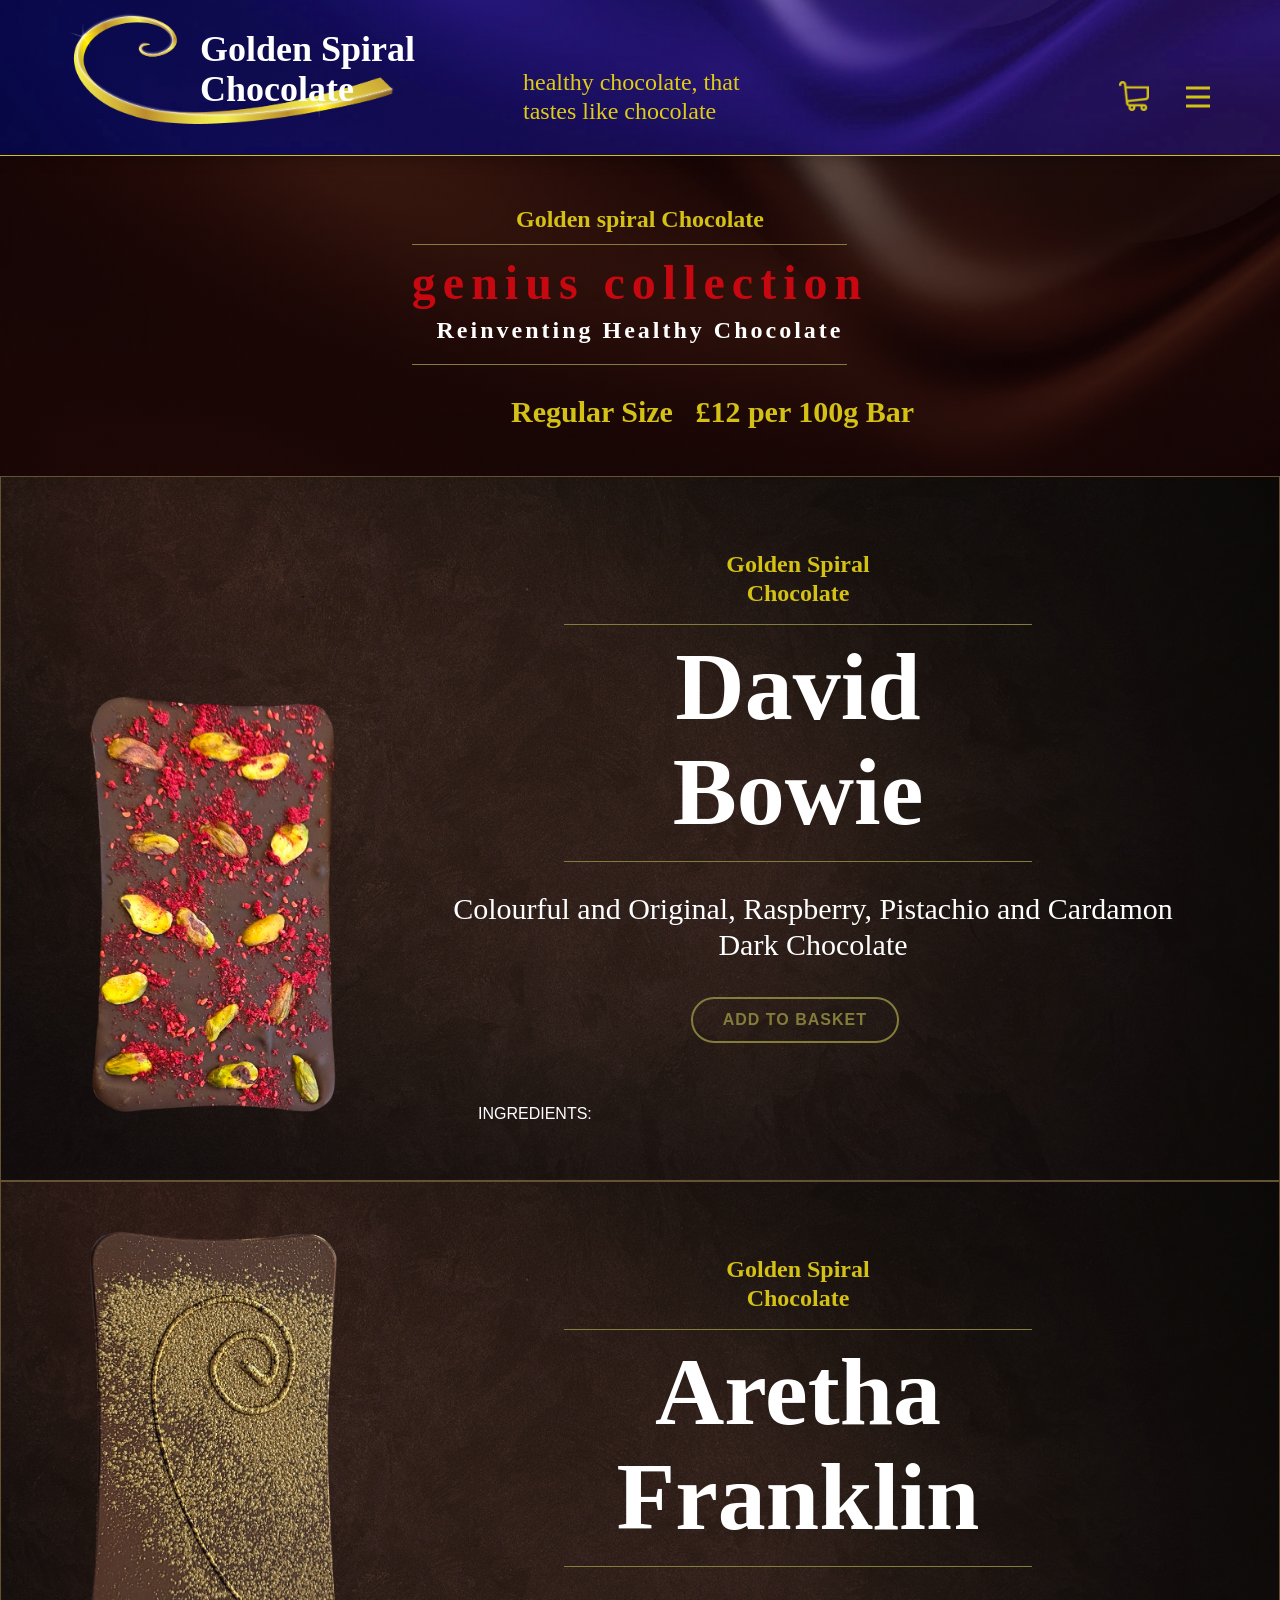
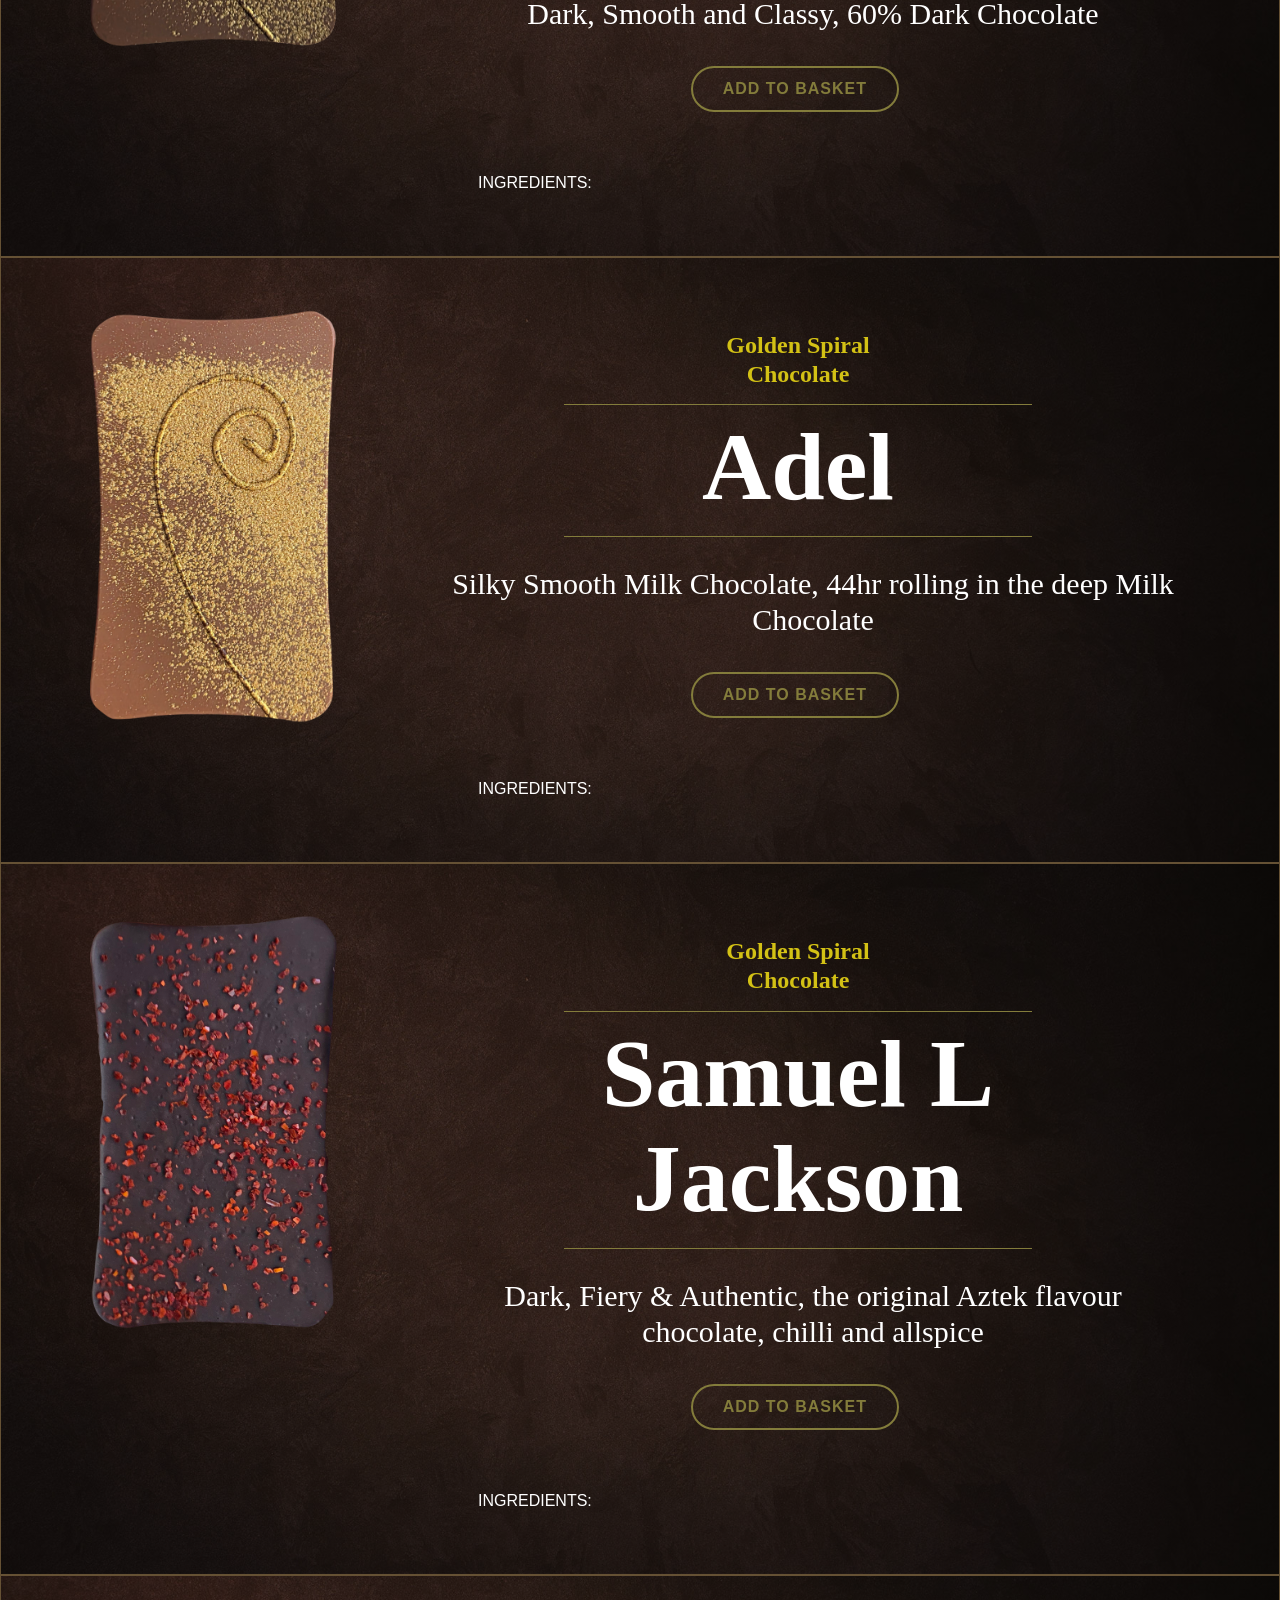
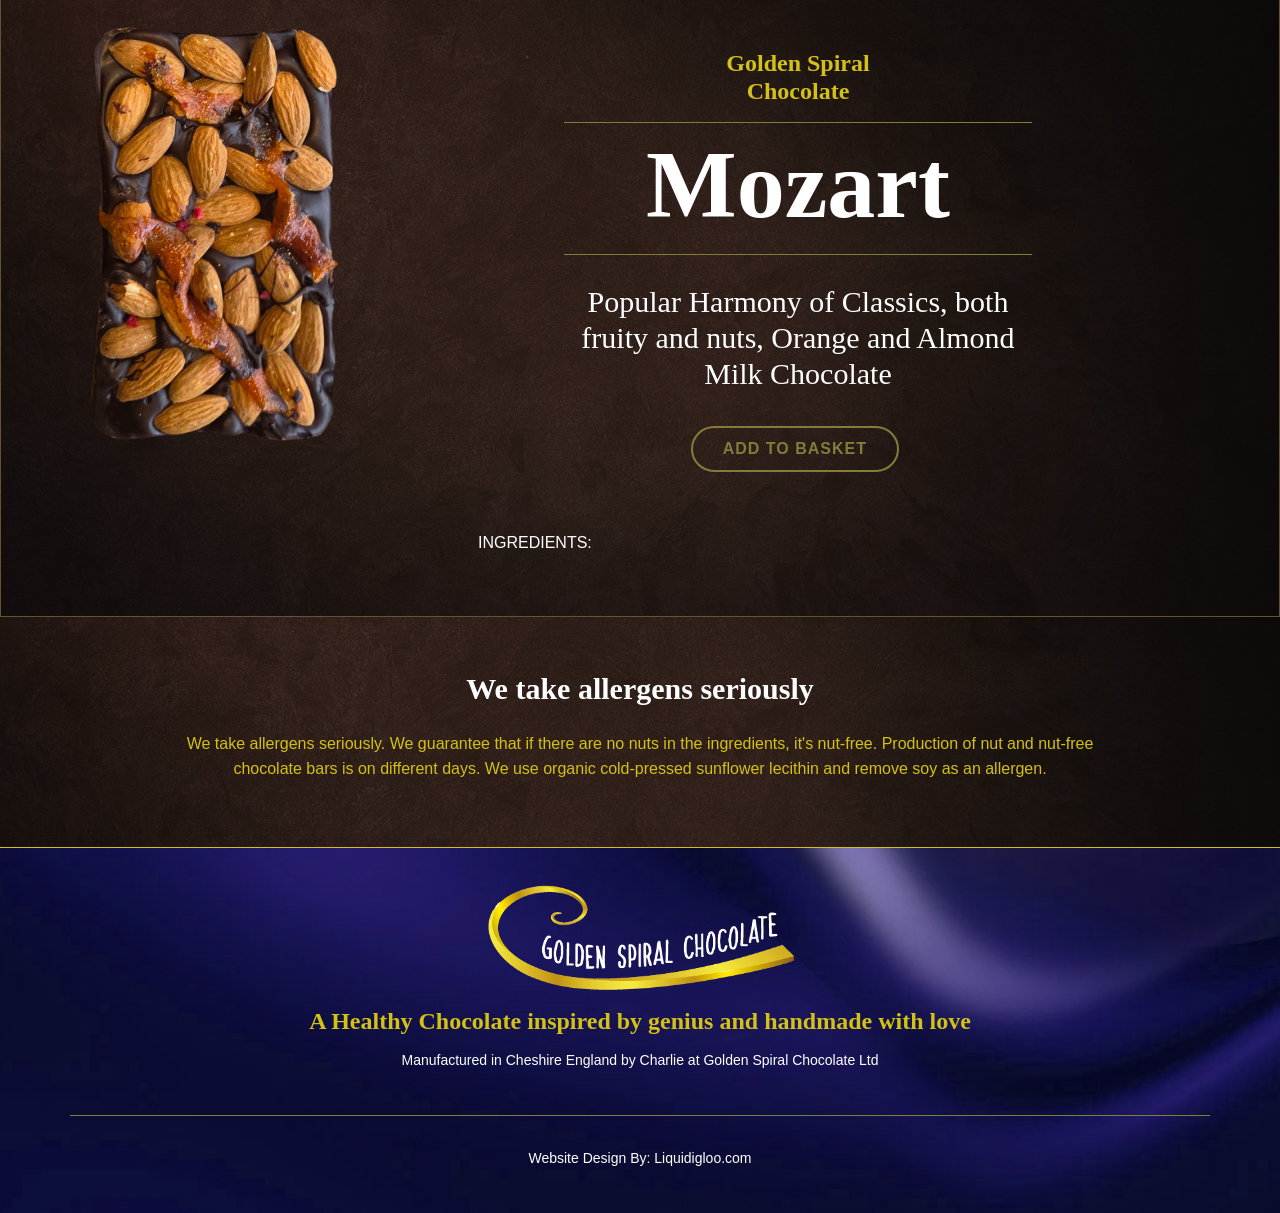
==== shop.html @ 6f1bb868 "Initial - Add shop page with product listings and details for Golden Spiral Chocolate" ====
﻿<!DOCTYPE html>
<html style="font-size: 16px;" lang="en">

<head>
    <meta name="viewport" content="width=device-width, initial-scale=1.0">
    <meta charset="utf-8">
    <meta name="keywords" content="">
    <meta name="description" content="">
    <title>Shop</title>
    <link rel="stylesheet" href="liquidigloo/nicepage.css" media="screen">
	<link rel="stylesheet" href="liquidigloo/shop.css" media="screen">
    <script class="u-script" type="text/javascript" src="liquidigloo/jquery.js" defer=""></script>
    <script class="u-script" type="text/javascript" src="liquidigloo/nicepage.js" defer=""></script>
    <meta name="generator" content="Nicepage 8.5.1, nicepage.com">
    <link id="u-page-google-font" rel="stylesheet" href="liquidigloo/css2?display=swap&amp;family=Open+Sans:ital,wght@0,300;0,400;0,500;0,600;0,700;0,800;1,300;1,400;1,500;1,600;1,700;1,800&amp;family=Amatic+SC:wght@400;700">
    <script type="application/ld+json">{
		"@context": "http://schema.org",
		"@type": "Organization",
		"name": "Golden Spiral Chocolate",
		"logo": "liquidigloo/images/Golden-Spiral-Chocolate-Spiral-logo.png"
	}</script>
    <meta name="theme-color" content="#655134">
    <meta property="og:title" content="Shop">
    <meta property="og:description" content="">
    <meta property="og:type" content="website">
	<meta data-intl-tel-input-cdn-path="intlTelInput/">
</head>

<body data-path-to-root="./" data-include-products="false" class="u-body u-clearfix u-xl-mode" data-lang="en">
  
  <header class="u-border-1 u-border-no-left u-border-no-right u-border-no-top u-border-palette-4-base u-box-shadow u-clearfix u-gradient u-header u-image u-sticky u-sticky-aa67 u-header" id="header">
  
	<div class="u-clearfix u-sheet u-sheet-1">
        <a href="index.html" class="u-image u-logo u-image-1" data-image-width="826" data-image-height="291">
          <img src="liquidigloo/images/Golden-Spiral-Chocolate-Spiral-logo.png" class="u-logo-image u-logo-image-1">
        </a>
        <p class="u-custom-font u-text u-text-body-alt-color u-text-1">Golden Spiral Chocolate</p>
        <p class="u-custom-font u-heading-font u-hidden-sm u-hidden-xs u-text u-text-custom-color-1 u-text-default u-text-2">healthy chocolate, that&nbsp;<br>tastes like chocolate
        </p>
        <nav class="u-menu u-menu-hamburger u-menu-open-right u-offcanvas u-menu-1" role="navigation" data-responsive-from="XL">
          <div class="menu-collapse" style="font-size: 1rem; letter-spacing: 0px;">
            <a class="u-button-style u-custom-left-right-menu-spacing u-custom-padding-bottom u-custom-text-active-color u-custom-text-color u-custom-text-hover-color u-custom-top-bottom-menu-spacing u-hamburger-link u-nav-link u-text-active-palette-4-base u-text-hover-palette-4-light-2 u-text-palette-4-base u-hamburger-link-1" href="#" tabindex="-1" aria-label="Open menu" aria-controls="f79b">
              <svg class="u-svg-link" viewbox="0 0 24 24"><use xlink:href="#menu-hamburger"></use></svg>
              <svg class="u-svg-content" version="1.1" id="menu-hamburger" viewbox="0 0 16 16" x="0px" y="0px" xmlns:xlink="http://www.w3.org/1999/xlink" xmlns="http://www.w3.org/2000/svg"><g><rect y="1" width="16" height="2"></rect><rect y="7" width="16" height="2"></rect><rect y="13" width="16" height="2"></rect></g></svg>
            </a>
          </div>
          <div class="u-custom-menu u-nav-container">
            <ul class="u-nav u-unstyled u-nav-1" role="menubar">
				<li role="none" class="u-nav-item"><a role="menuitem" class="u-button-style u-nav-link u-text-active-white u-text-custom-color-1 u-text-hover-custom-color-1 u-nav-link-2" href="index.html">Home</a></li>
				<li role="none" class="u-nav-item"><a role="menuitem" class="u-button-style u-nav-link u-text-active-white u-text-custom-color-1 u-text-hover-custom-color-1 u-nav-link-2" href="shop.html">Shop</a></li>
				<li role="none" class="u-nav-item"><a tabindex="-1" role="menuitem" class="u-button-style u-nav-link u-text-active-white u-text-custom-color-1 u-text-hover-custom-color-1 u-nav-link-2" href="index.html#block-6" data-page-id="201203942">Charlie Hagon</a></li>
			</ul>
          </div>
          <div class="u-custom-menu u-nav-container-collapse" id="f79b" role="region" aria-label="Menu panel">
            <div class="u-border-1 u-border-no-bottom u-border-no-right u-border-no-top u-border-palette-4-base u-container-style u-inner-container-layout u-opacity u-opacity-95 u-palette-4-dark-2 u-sidenav u-sidenav-1">
              <div class="u-inner-container-layout u-sidenav-overflow">
                <div class="u-menu-close" tabindex="-1" aria-label="Close menu"></div>
                <ul class="u-align-center u-custom-font u-nav u-popupmenu-items u-text-hover-palette-4-base u-unstyled u-nav-2" role="menubar">
					<li role="none" class="u-nav-item"><a role="menuitem" class="u-button-style u-nav-link" href="index.html">Home</a></li>
					<li role="none" class="u-nav-item"><a role="menuitem" class="u-button-style u-nav-link" href="shop.html">Shop</a></li>
					<li role="none" class="u-nav-item"><a tabindex="-1" role="menuitem" class="u-button-style u-nav-link" href="index.html#block-6" data-page-id="201203942">Charlie Hagon</a></li>
				</ul>
              </div>
            </div>
            <div class="u-black u-menu-overlay u-opacity u-opacity-70"></div>
          </div>
        </nav><span class="u-file-icon u-icon u-text-palette-4-base u-icon-1" data-href="Shopping-Cart.html" data-page-id="2927807345" title="cart"><img src="liquidigloo/images/3781694-52706ced.png" alt=""></span>
      </div>
	</header>
	
    <section class="skrollable u-clearfix u-image u-shading u-section-1" id="block-6" data-image-width="1800" data-image-height="300">
      <div class="u-clearfix u-sheet u-sheet-1">
        <h6 class="u-align-center u-text u-text-default u-text-palette-4-base u-text-1">Golden spiral Chocolate</h6>
        <div class="u-border-1 u-border-palette-4-dark-2 u-shape u-shape-bottom u-shape-left u-shape-line u-shape-right u-shape-1"></div>
        <h3 class="u-align-center u-text u-text-custom-color-4 u-text-default u-text-2">genius collection</h3>
        <h6 class="u-text u-text-default u-text-3"> Reinventing Healthy Chocolate</h6>
        <div class="u-border-1 u-border-palette-4-dark-2 u-shape u-shape-bottom u-shape-left u-shape-line u-shape-right u-shape-2"></div>
        <h5 class="u-text u-text-default u-text-palette-4-base u-text-4"> Regular Size&nbsp;&nbsp; £12 per 100g Bar</h5>
      </div>
    </section>
	
    <section class="u-border-1 u-border-palette-1-dark-2 u-clearfix u-image u-shading u-section-2" id="block-1" data-image-width="1800" data-image-height="1200">
      <div class="u-clearfix u-sheet u-valign-middle-lg u-valign-middle-xl u-sheet-1">
        <h5 class="u-align-center u-text u-text-palette-4-base u-text-1">Golden Spiral Chocolate</h5>
        <div class="u-border-1 u-border-palette-4-dark-2 u-expanded-width-xs u-shape u-shape-bottom u-shape-left u-shape-line u-shape-right u-shape-1"></div>
        <h1 class="u-align-center u-text u-text-2"> David Bowie</h1>
        <div class="u-border-1 u-border-palette-4-dark-2 u-expanded-width-xs u-shape u-shape-bottom u-shape-left u-shape-line u-shape-right u-shape-2"></div>
        <p class="u-align-center u-custom-font u-text u-text-3"> Colourful and Original, Raspberry, Pistachio and Cardamon Dark Chocolate</p>
        <a href="" class="u-border-2 u-border-hover-palette-4-base u-border-palette-4-dark-2 u-btn u-btn-round u-button-style u-none u-radius u-text-hover-white u-btn-1">add to basket </a>
        <img class="u-image u-image-contain u-image-default u-image-1" src="liquidigloo/images/Choc-Bar-1.png" alt="" data-image-width="605" data-image-height="1015">
        <div class="u-accordion u-collapsed-by-default u-expanded-width-sm u-expanded-width-xs u-accordion-1" role="tablist">
          <div class="u-accordion-item">
            <a class="u-accordion-link u-button-style u-text-active-palette-4-base u-text-hover-palette-4-base u-text-white u-accordion-link-1" id="link-4544" aria-controls="4544" aria-selected="false" role="tab"><span class="u-accordion-link-text"> Ingredients:&nbsp;</span>
            </a>
            <div class="u-accordion-pane u-border-1 u-border-color-var u-container-style u-accordion-pane-1" id="4544" aria-labelledby="link-4544" role="tabpanel">
              <div class="u-container-layout u-container-layout-1">
                <p class="u-text u-text-default u-text-4"> Cocoa mass, cocoa butter, allulose, pistachio nuts, dried raspberries, cardamom, sunflower lecithin.&nbsp;<br>
                  <br><span class="u-text-palette-4-base">Allergen Information. Nuts - Pistachio.</span>
                  <br>
                  <br> Net Weight 100g&nbsp;<br>
                  <br><span style="font-weight: 700; font-size: 1rem;">Nutritional Information per 100g&nbsp;</span>
                  <br><span style="font-size: 1rem;">Energy - 588 kcal&nbsp;<br>Fat&nbsp;- 45g of which saturates&nbsp;- 26g&nbsp;<br>Carbohydrate&nbsp;- 38g of which sugars - 31g&nbsp;<br>Digestible sugar - 3g&nbsp;<br>Protein&nbsp;- 16g&nbsp;<br>Salt - 0.01g</span>
                  <br>
                </p>
              </div>
            </div>
          </div>
        </div>
      </div>
    </section>
	
    <section class="u-border-1 u-border-palette-1-dark-2 u-clearfix u-image u-shading u-section-3" data-image-width="1800" data-image-height="1200" id="block-2">
      <div class="u-clearfix u-sheet u-valign-middle-lg u-valign-middle-xl u-sheet-1">
        <img class="u-image u-image-contain u-image-default u-image-1" src="liquidigloo/images/Choc-Bar-7.png" alt="" data-image-width="605" data-image-height="1015">
        <h5 class="u-align-center u-text u-text-palette-4-base u-text-1">Golden Spiral Chocolate</h5>
        <div class="u-border-1 u-border-palette-4-dark-2 u-shape u-shape-bottom u-shape-left u-shape-line u-shape-right u-shape-1"></div>
        <h1 class="u-align-center u-text u-text-2"> Aretha Franklin</h1>
        <div class="u-border-1 u-border-palette-4-dark-2 u-shape u-shape-bottom u-shape-left u-shape-line u-shape-right u-shape-2"></div>
        <p class="u-align-center u-custom-font u-text u-text-3"> Dark, Smooth and Classy, 60% Dark Chocolate</p>
        <a href="" class="u-border-2 u-border-hover-palette-4-base u-border-palette-4-dark-2 u-btn u-btn-round u-button-style u-none u-radius u-text-hover-white u-btn-1">add to basket </a>
        <div class="u-accordion u-collapsed-by-default u-expanded-width-sm u-expanded-width-xs u-accordion-1" role="tablist">
          <div class="u-accordion-item">
            <a class="u-accordion-link u-button-style u-text-active-palette-4-base u-text-hover-palette-4-base u-text-white u-accordion-link-1" id="link-4544" aria-controls="4544" aria-selected="false" role="tab"><span class="u-accordion-link-text"> Ingredients:&nbsp;</span>
            </a>
            <div class="u-accordion-pane u-border-1 u-border-color-var u-container-style u-accordion-pane-1" id="4544" aria-labelledby="link-4544" role="tabpanel">
              <div class="u-container-layout u-container-layout-1">
                <p class="u-text u-text-default u-text-4"> Cocoa mass, cocoa butter, allulose, sunflower lecithin, gold dust&nbsp;<br>
                  <br><span class="u-text-palette-4-base">Allergen Information. No Allergen Ingredients</span>
                  <br><span style="font-size: 1rem;">We guarantee that if there are no nuts in the ingredients, it's nut-free. Production of nut and nut-free chocolate bars is on different days.&nbsp;</span>
                  <br>
                  <br> Net Weight 100g&nbsp;<br>
                  <br><span style="font-weight: 700; font-size: 1rem;">Nutritional Information per 100g&nbsp;</span>
                  <br><span style="font-size: 1rem;">Energy - 588 kcal&nbsp;<br>Fat&nbsp;- 44g of which saturates&nbsp;- 24g&nbsp;<br>Carbohydrate&nbsp;- 38g of which sugars - 31g&nbsp;<br>Digestible sugar - 3g&nbsp;<br>Protein&nbsp;- 12g&nbsp;<br>Salt - 0.01g</span>
                  <br>
                </p>
              </div>
            </div>
          </div>
        </div>
      </div>
    </section>
	
    <section class="u-border-1 u-border-palette-1-dark-2 u-clearfix u-image u-shading u-section-4" data-image-width="1800" data-image-height="1200" id="block-3">
      <div class="u-clearfix u-sheet u-valign-middle-lg u-valign-middle-xl u-sheet-1">
        <img class="u-image u-image-contain u-image-default u-image-1" src="liquidigloo/images/Choc-Bar-5.png" alt="" data-image-width="605" data-image-height="1015">
        <h5 class="u-align-center u-text u-text-palette-4-base u-text-1">Golden Spiral Chocolate</h5>
        <div class="u-border-1 u-border-palette-4-dark-2 u-shape u-shape-bottom u-shape-left u-shape-line u-shape-right u-shape-1"></div>
        <h1 class="u-align-center u-text u-text-2">Adel</h1>
        <div class="u-border-1 u-border-palette-4-dark-2 u-shape u-shape-bottom u-shape-left u-shape-line u-shape-right u-shape-2"></div>
        <p class="u-align-center u-custom-font u-text u-text-3"> Silky Smooth Milk Chocolate, 44hr rolling in the deep Milk Chocolate</p>
        <a href="" class="u-border-2 u-border-hover-palette-4-base u-border-palette-4-dark-2 u-btn u-btn-round u-button-style u-none u-radius u-text-hover-white u-btn-1">add to basket </a>
        <div class="u-accordion u-collapsed-by-default u-expanded-width-sm u-expanded-width-xs u-accordion-1" role="tablist">
          <div class="u-accordion-item">
            <a class="u-accordion-link u-button-style u-text-active-palette-4-base u-text-hover-palette-4-base u-text-white u-accordion-link-1" id="link-4544" aria-controls="4544" aria-selected="false" role="tab"><span class="u-accordion-link-text"> Ingredients:&nbsp;</span>
            </a>
            <div class="u-accordion-pane u-border-1 u-border-color-var u-container-style u-accordion-pane-1" id="4544" aria-labelledby="link-4544" role="tabpanel">
              <div class="u-container-layout u-container-layout-1">
                <p class="u-text u-text-default u-text-4">Cocoa mass, cocoa butter, allulose, milk powder, sunflower lecithin, gold dust<br>
                  <br><span class="u-text-palette-4-base">Allergen Information. Milk</span>
                  <br>
                  <br> Net Weight 100g&nbsp;<br>
                  <br><span style="font-weight: 700; font-size: 1rem;">Nutritional Information per 100g&nbsp;</span>
                  <br><span style="font-size: 1rem;">Energy - </span>628<span style="font-size: 1rem;">&nbsp;kcal&nbsp;<br>Fat&nbsp;- 39g of which saturates&nbsp;- 23g&nbsp;<br>Carbohydrate&nbsp;- 38g of which sugars - 31g&nbsp;<br>Digestible sugar - 3g&nbsp;<br>Protein&nbsp;- 11g&nbsp;<br>Salt - 0.01g</span>
                  <br>
                </p>
              </div>
            </div>
          </div>
        </div>
      </div>
    </section>
	
    <section class="u-border-1 u-border-palette-1-dark-2 u-clearfix u-image u-shading u-section-5" data-image-width="1800" data-image-height="1200" id="block-4">
      <div class="u-clearfix u-sheet u-valign-middle-xl u-sheet-1">
        <img class="u-image u-image-contain u-image-default u-image-1" src="liquidigloo/images/Choc-Bar-44.png" alt="" data-image-width="605" data-image-height="1015">
        <h5 class="u-align-center u-text u-text-palette-4-base u-text-1">Golden Spiral Chocolate</h5>
        <div class="u-border-1 u-border-palette-4-dark-2 u-shape u-shape-bottom u-shape-left u-shape-line u-shape-right u-shape-1"></div>
        <h1 class="u-align-center u-text u-text-2">Samuel L Jackson</h1>
        <div class="u-border-1 u-border-palette-4-dark-2 u-shape u-shape-bottom u-shape-left u-shape-line u-shape-right u-shape-2"></div>
        <p class="u-align-center u-custom-font u-text u-text-3"> Dark, Fiery &amp; Authentic, the original Aztek flavour chocolate, chilli and allspice</p>
        <a href="" class="u-border-2 u-border-hover-palette-4-base u-border-palette-4-dark-2 u-btn u-btn-round u-button-style u-none u-radius u-text-hover-white u-btn-1">add to basket </a>
        <div class="u-accordion u-collapsed-by-default u-expanded-width-sm u-expanded-width-xs u-accordion-1" role="tablist">
          <div class="u-accordion-item">
            <a class="u-accordion-link u-button-style u-text-active-palette-4-base u-text-hover-palette-4-base u-text-white u-accordion-link-1" id="link-4544" aria-controls="4544" aria-selected="false" role="tab"><span class="u-accordion-link-text"> Ingredients:&nbsp;</span>
            </a>
            <div class="u-accordion-pane u-border-1 u-border-color-var u-container-style u-accordion-pane-1" id="4544" aria-labelledby="link-4544" role="tabpanel">
              <div class="u-container-layout u-container-layout-1">
                <p class="u-text u-text-default u-text-4"> Cocoa mass, cocoa butter, allulose, allspice, chilli flakes, sunflower lecithin.&nbsp;<br>
                  <br><span class="u-text-palette-4-base">Allergen Information. </span><span class="u-text-palette-4-base">No Allergen Ingredients.</span>
                  <br><span style="font-size: 1rem;">We guarantee that if there are no nuts in the ingredients, it's nut-free. Production of nut and nut-free chocolate bars is on different days.</span>
                  <br>&nbsp;<br> Net Weight 100g&nbsp;<br>
                  <br><span style="font-weight: 700; font-size: 1rem;">Nutritional Information per 100g&nbsp;</span>
                  <br><span style="font-size: 1rem;">Energy - 588 kcal&nbsp;<br>Fat&nbsp;- 44g of which saturates&nbsp;- 24g&nbsp;<br>Carbohydrate&nbsp;- 38g of which sugars - 31g&nbsp;<br>Digestible sugar - 3g&nbsp;<br>Protein&nbsp;- 12g&nbsp;<br>Salt - 0.01g</span>
                  <br>
                </p>
              </div>
            </div>
          </div>
        </div>
      </div>
    </section>
	
    <section class="u-border-1 u-border-palette-1-dark-2 u-clearfix u-image u-shading u-section-6" data-image-width="1800" data-image-height="1200" id="block-5">
      <div class="u-clearfix u-sheet u-valign-middle-xl u-sheet-1">
        <img class="u-image u-image-contain u-image-default u-image-1" src="liquidigloo/images/Choc-Bar-3.png" alt="" data-image-width="605" data-image-height="1015">
        <h5 class="u-align-center u-text u-text-palette-4-base u-text-1">Golden Spiral Chocolate</h5>
        <div class="u-border-1 u-border-palette-4-dark-2 u-shape u-shape-bottom u-shape-left u-shape-line u-shape-right u-shape-1"></div>
        <h1 class="u-align-center u-text u-text-2">Mozart</h1>
        <div class="u-border-1 u-border-palette-4-dark-2 u-shape u-shape-bottom u-shape-left u-shape-line u-shape-right u-shape-2"></div>
        <p class="u-align-center u-custom-font u-text u-text-3"> Popular Harmony of Classics, both fruity and nuts, Orange and Almond Milk Chocolate</p>
        <a href="" class="u-border-2 u-border-hover-palette-4-base u-border-palette-4-dark-2 u-btn u-btn-round u-button-style u-none u-radius u-text-hover-white u-btn-1">add to basket </a>
        <div class="u-accordion u-collapsed-by-default u-expanded-width-sm u-expanded-width-xs u-accordion-1" role="tablist">
          <div class="u-accordion-item">
            <a class="u-accordion-link u-button-style u-text-active-palette-4-base u-text-hover-palette-4-base u-text-white u-accordion-link-1" id="link-4544" aria-controls="4544" aria-selected="false" role="tab"><span class="u-accordion-link-text"> Ingredients:&nbsp;</span>
            </a>
            <div class="u-accordion-pane u-border-1 u-border-color-var u-container-style u-accordion-pane-1" id="4544" aria-labelledby="link-4544" role="tabpanel">
              <div class="u-container-layout u-container-layout-1">
                <p class="u-text u-text-default u-text-4"> cocoa mass, cocoa butter, allulose, milk powder, almonds, orange zest, sunflower lecithin.<br>
                  <br><span class="u-text-palette-4-base">Allergen Information. Nuts - </span><span class="u-text-palette-4-base">Milk, Nuts - Almonds.</span>
                  <br>
                  <br> Net Weight 100g&nbsp;<br>
                  <br><span style="font-weight: 700; font-size: 1rem;">Nutritional Information per 100g&nbsp;</span>
                  <br><span style="font-size: 1rem;">Energy - 588 kcal&nbsp;<br>Fat&nbsp;- 39g of which saturates&nbsp;- 23g&nbsp;<br>Carbohydrate&nbsp;- 38g of which sugars - 31g&nbsp;<br>Digestible sugar - 3g&nbsp;<br>Protein&nbsp;- 16g&nbsp;<br>Salt - 0.01g</span>
                  <br>
                </p>
              </div>
            </div>
          </div>
        </div>
      </div>
    </section>
	
    <section class="u-clearfix u-image u-shading u-section-7" data-image-width="1800" data-image-height="1200" id="block-7">
      <div class="u-clearfix u-sheet u-sheet-1">
        <h5 class="u-align-center u-text u-text-default u-text-1"> We take allergens seriously</h5>
        <p class="u-align-center u-text u-text-palette-4-base u-text-2"> We take allergens seriously. We guarantee that if there are no nuts in the ingredients, it's nut-free. Production of nut and nut-free chocolate bars is on different days.  We use organic cold-pressed sunflower lecithin and remove soy as an allergen.</p>
      </div>
    </section>
    
    
    
    <footer class="u-align-center u-border-1 u-border-no-bottom u-border-no-left u-border-no-right u-border-palette-4-base u-clearfix u-container-align-center u-footer u-gradient u-image u-footer" id="footer" data-image-width="1800" data-image-height="300"><div class="u-clearfix u-sheet u-sheet-1">
        <img class="u-image u-image-contain u-image-default u-image-1" src="liquidigloo/images/GSC-Logo-Clean.png" alt="" data-image-width="1949" data-image-height="661">
        <h6 class="u-align-center u-text u-text-palette-4-base u-text-1">A Healthy Chocolate inspired by genius and handmade with love</h6>
        <p class="u-align-center u-text u-text-body-alt-color u-text-2"> Manufactured in Cheshire England by Charlie at Golden Spiral Chocolate Ltd</p>
        <div class="u-border-1 u-border-palette-4-dark-2 u-expanded-width u-shape u-shape-bottom u-shape-left u-shape-line u-shape-right u-shape-1"></div>
        <p class="u-align-center u-text u-text-body-alt-color u-text-3">Website Design By: <a href="https://www.liquidigloo.com" class="u-active-none u-border-none u-btn u-button-link u-button-style u-hover-none u-none u-text-active-palette-4-base u-text-hover-palette-4-base u-text-white u-btn-1" target="_blank">Liquidigloo.com</a>
        </p>
      </div>
   </footer>
  
</body>
</html>
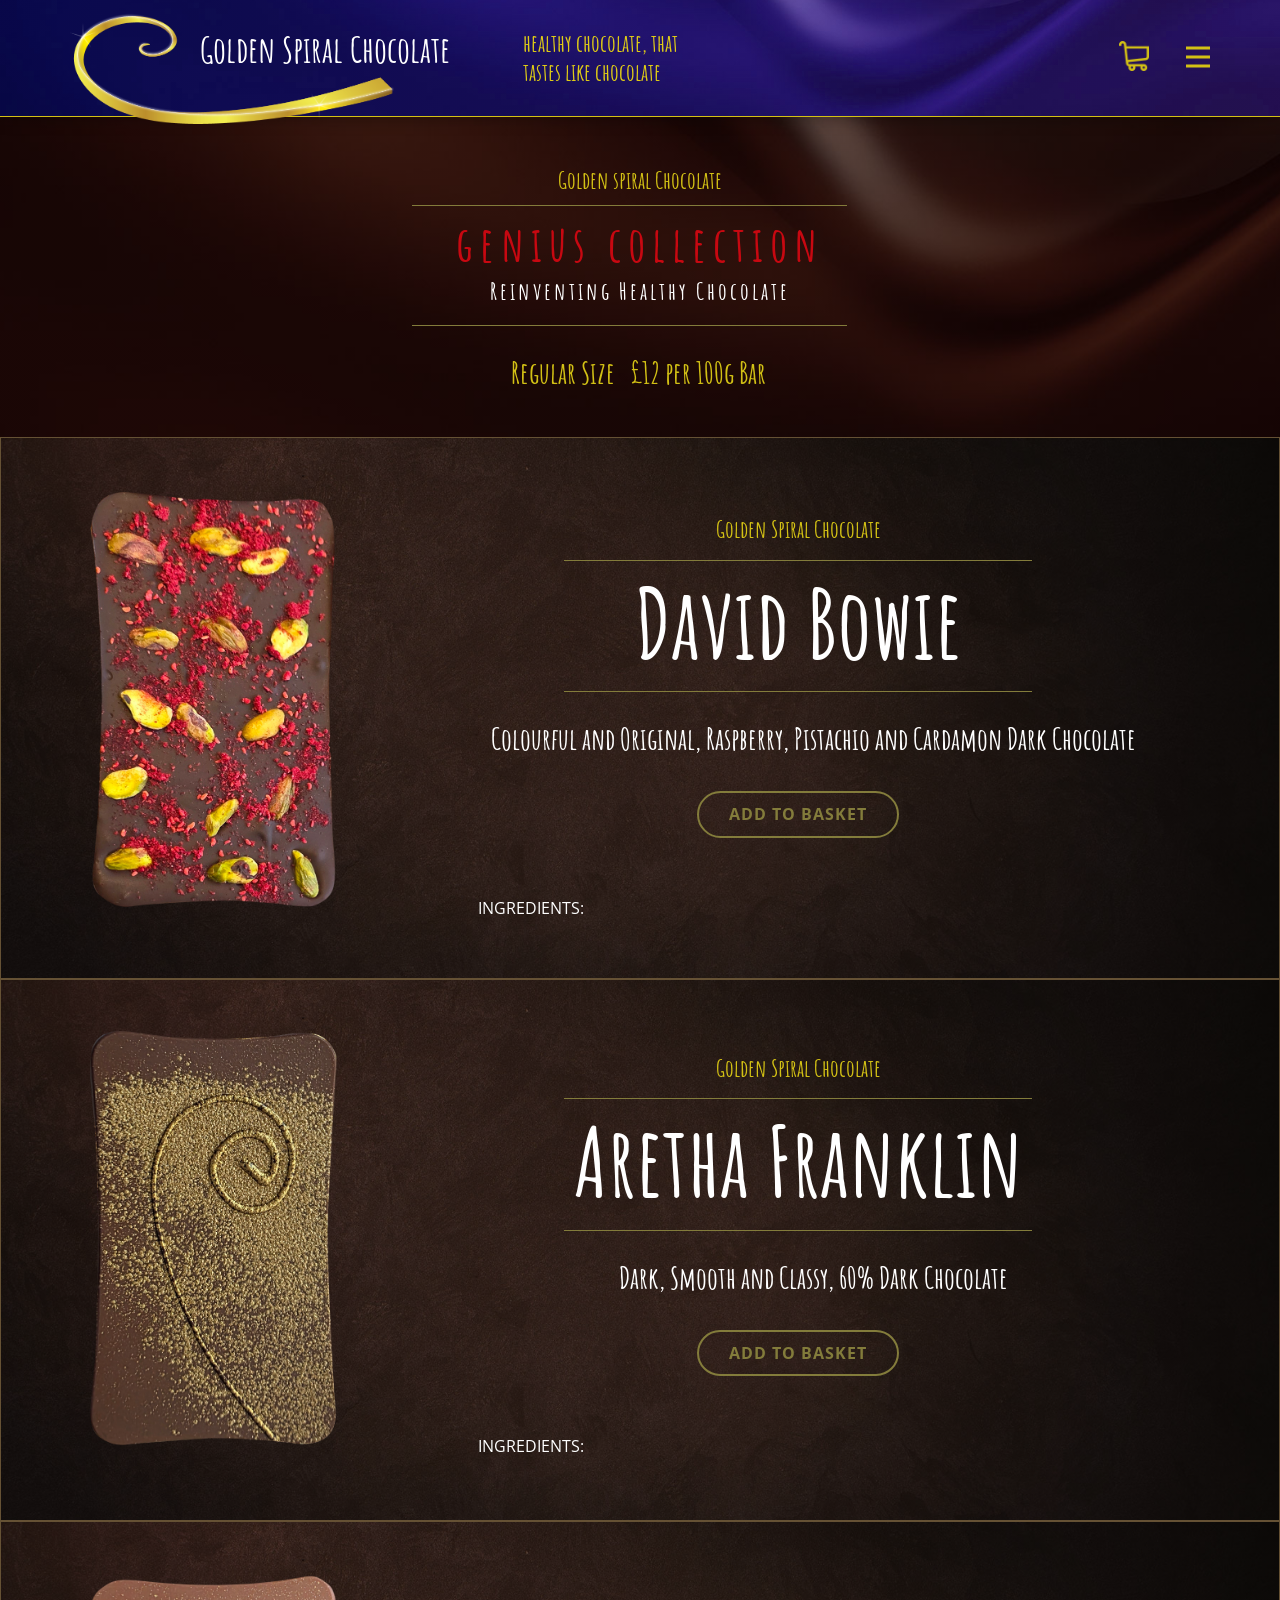
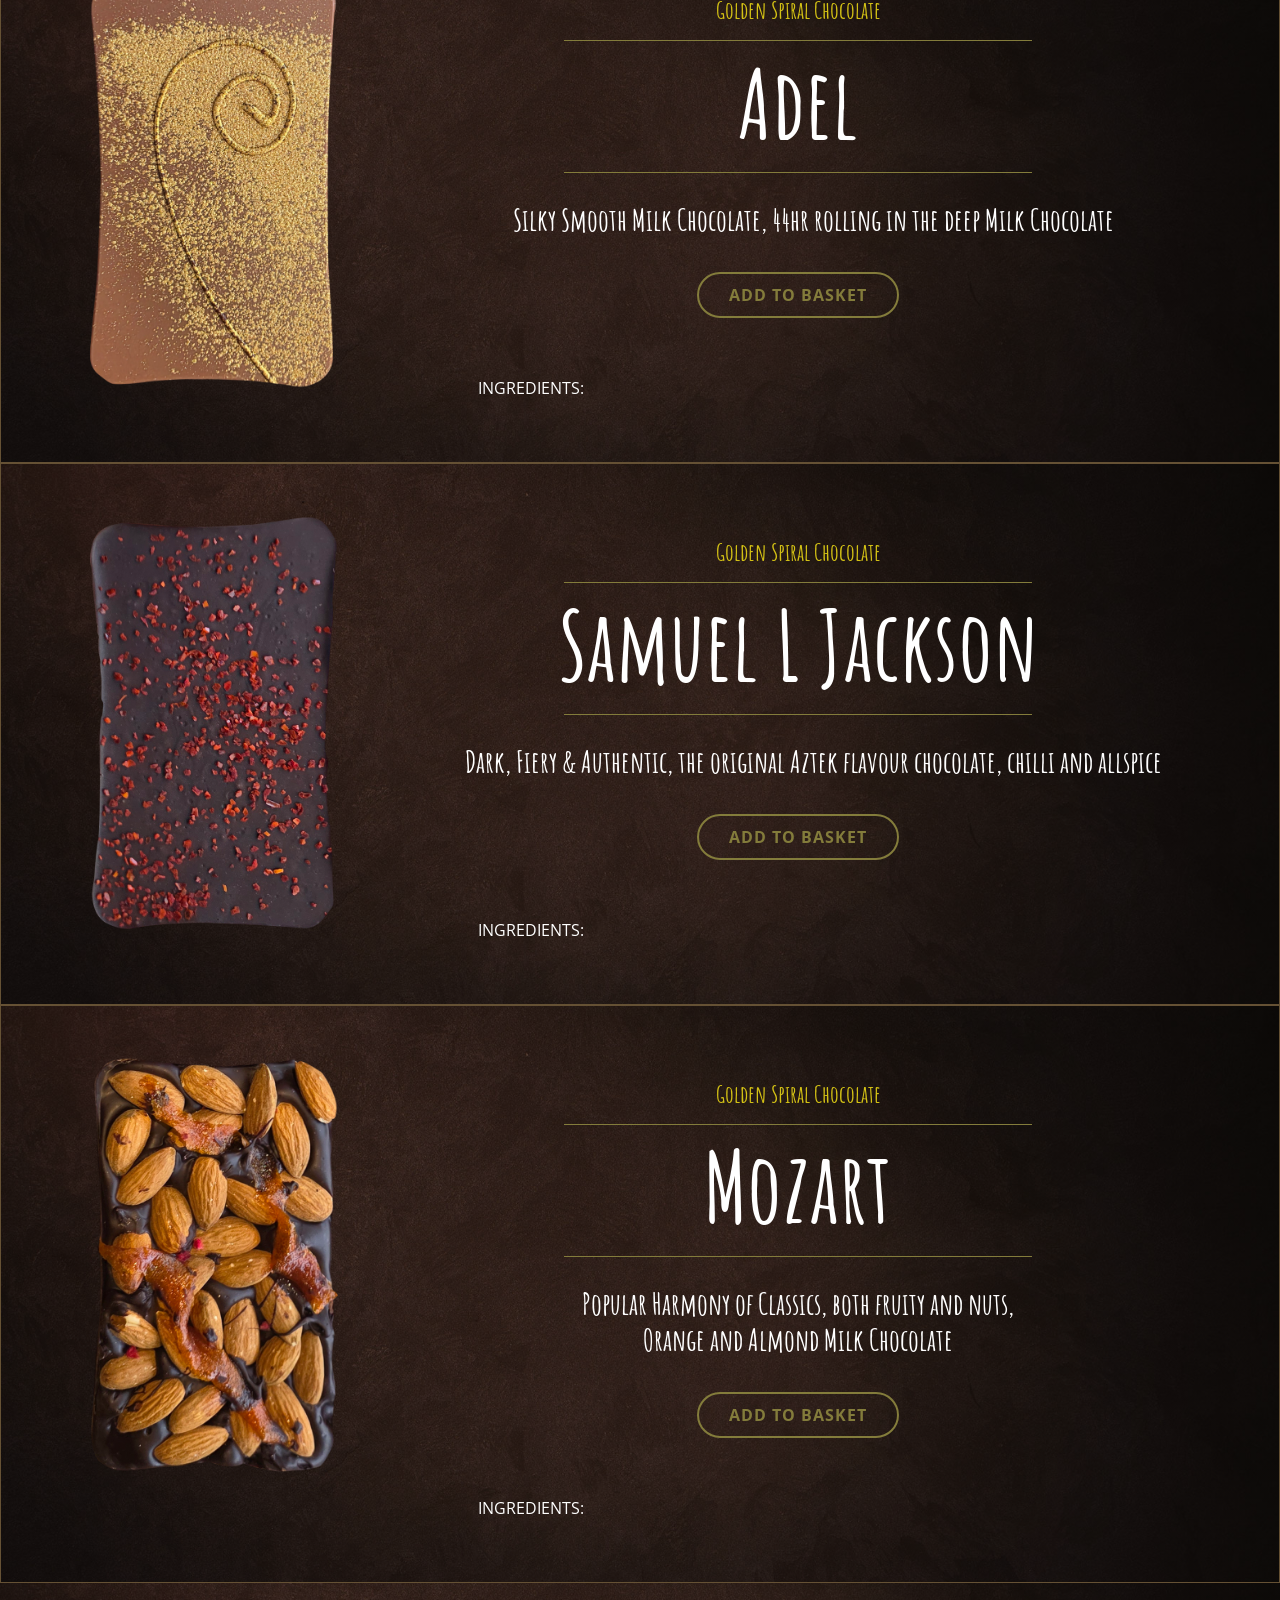
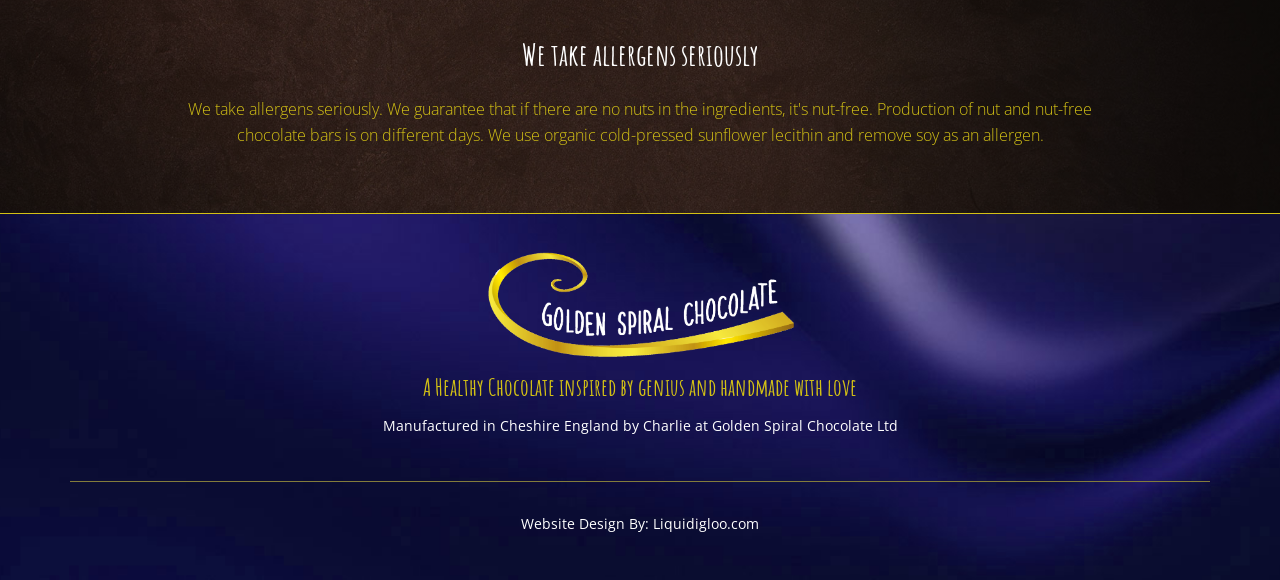
==== commit 0aaeac8d: "Refactor HTML and CSS for index and shop pages; consolidate styles into site-all.css and remove unus" ====
--- a/shop.html
+++ b/shop.html
@@ -7,12 +7,9 @@
     <meta name="keywords" content="">
     <meta name="description" content="">
     <title>Shop</title>
-    <link rel="stylesheet" href="liquidigloo/nicepage.css" media="screen">
-	<link rel="stylesheet" href="liquidigloo/shop.css" media="screen">
-    <script class="u-script" type="text/javascript" src="liquidigloo/jquery.js" defer=""></script>
-    <script class="u-script" type="text/javascript" src="liquidigloo/nicepage.js" defer=""></script>
+    <link rel="stylesheet" href="liquidigloo/site-all.css" media="screen">
+    <script class="u-script" type="text/javascript" src="liquidigloo/site-all.js" defer=""></script>
     <meta name="generator" content="Nicepage 8.5.1, nicepage.com">
-    <link id="u-page-google-font" rel="stylesheet" href="liquidigloo/css2?display=swap&amp;family=Open+Sans:ital,wght@0,300;0,400;0,500;0,600;0,700;0,800;1,300;1,400;1,500;1,600;1,700;1,800&amp;family=Amatic+SC:wght@400;700">
     <script type="application/ld+json">{
 		"@context": "http://schema.org",
 		"@type": "Organization",
@@ -26,7 +23,7 @@
 	<meta data-intl-tel-input-cdn-path="intlTelInput/">
 </head>
 
-<body data-path-to-root="./" data-include-products="false" class="u-body u-clearfix u-xl-mode" data-lang="en">
+<body data-path-to-root="./" data-include-products="false" class="u-body u-clearfix u-xl-mode page-shop" data-lang="en">
   
   <header class="u-border-1 u-border-no-left u-border-no-right u-border-no-top u-border-palette-4-base u-box-shadow u-clearfix u-gradient u-header u-image u-sticky u-sticky-aa67 u-header" id="header">
   
--- a/liquidigloo/site-all.css
+++ b/liquidigloo/site-all.css
@@ -0,0 +1,53690 @@
+/* fonts */
+
+﻿@font-face {
+  font-family: 'Amatic SC';
+  font-style: normal;
+  font-weight: 400;
+  font-display: swap;
+  src: url(s/amaticsc/v28/TUZyzwprpvBS1izr_vO0DQ.ttf) format('truetype');
+}
+@font-face {
+  font-family: 'Amatic SC';
+  font-style: normal;
+  font-weight: 700;
+  font-display: swap;
+  src: url(s/amaticsc/v28/TUZ3zwprpvBS1izr_vOMscG6eQ.ttf) format('truetype');
+}
+@font-face {
+  font-family: 'Open Sans';
+  font-style: italic;
+  font-weight: 300;
+  font-stretch: normal;
+  font-display: swap;
+  src: url(s/opensans/v44/memQYaGs126MiZpBA-UFUIcVXSCEkx2cmqvXlWq8tWZ0Pw86hd0Rk5hkaVc.ttf) format('truetype');
+}
+@font-face {
+  font-family: 'Open Sans';
+  font-style: italic;
+  font-weight: 400;
+  font-stretch: normal;
+  font-display: swap;
+  src: url(s/opensans/v44/memQYaGs126MiZpBA-UFUIcVXSCEkx2cmqvXlWq8tWZ0Pw86hd0Rk8ZkaVc.ttf) format('truetype');
+}
+@font-face {
+  font-family: 'Open Sans';
+  font-style: italic;
+  font-weight: 500;
+  font-stretch: normal;
+  font-display: swap;
+  src: url(s/opensans/v44/memQYaGs126MiZpBA-UFUIcVXSCEkx2cmqvXlWq8tWZ0Pw86hd0Rk_RkaVc.ttf) format('truetype');
+}
+@font-face {
+  font-family: 'Open Sans';
+  font-style: italic;
+  font-weight: 600;
+  font-stretch: normal;
+  font-display: swap;
+  src: url(s/opensans/v44/memQYaGs126MiZpBA-UFUIcVXSCEkx2cmqvXlWq8tWZ0Pw86hd0RkxhjaVc.ttf) format('truetype');
+}
+@font-face {
+  font-family: 'Open Sans';
+  font-style: italic;
+  font-weight: 700;
+  font-stretch: normal;
+  font-display: swap;
+  src: url(s/opensans/v44/memQYaGs126MiZpBA-UFUIcVXSCEkx2cmqvXlWq8tWZ0Pw86hd0RkyFjaVc.ttf) format('truetype');
+}
+@font-face {
+  font-family: 'Open Sans';
+  font-style: italic;
+  font-weight: 800;
+  font-stretch: normal;
+  font-display: swap;
+  src: url(s/opensans/v44/memQYaGs126MiZpBA-UFUIcVXSCEkx2cmqvXlWq8tWZ0Pw86hd0Rk0ZjaVc.ttf) format('truetype');
+}
+@font-face {
+  font-family: 'Open Sans';
+  font-style: normal;
+  font-weight: 300;
+  font-stretch: normal;
+  font-display: swap;
+  src: url(s/opensans/v44/memSYaGs126MiZpBA-UvWbX2vVnXBbObj2OVZyOOSr4dVJWUgsiH0C4n.ttf) format('truetype');
+}
+@font-face {
+  font-family: 'Open Sans';
+  font-style: normal;
+  font-weight: 400;
+  font-stretch: normal;
+  font-display: swap;
+  src: url(s/opensans/v44/memSYaGs126MiZpBA-UvWbX2vVnXBbObj2OVZyOOSr4dVJWUgsjZ0C4n.ttf) format('truetype');
+}
+@font-face {
+  font-family: 'Open Sans';
+  font-style: normal;
+  font-weight: 500;
+  font-stretch: normal;
+  font-display: swap;
+  src: url(s/opensans/v44/memSYaGs126MiZpBA-UvWbX2vVnXBbObj2OVZyOOSr4dVJWUgsjr0C4n.ttf) format('truetype');
+}
+@font-face {
+  font-family: 'Open Sans';
+  font-style: normal;
+  font-weight: 600;
+  font-stretch: normal;
+  font-display: swap;
+  src: url(s/opensans/v44/memSYaGs126MiZpBA-UvWbX2vVnXBbObj2OVZyOOSr4dVJWUgsgH1y4n.ttf) format('truetype');
+}
+@font-face {
+  font-family: 'Open Sans';
+  font-style: normal;
+  font-weight: 700;
+  font-stretch: normal;
+  font-display: swap;
+  src: url(s/opensans/v44/memSYaGs126MiZpBA-UvWbX2vVnXBbObj2OVZyOOSr4dVJWUgsg-1y4n.ttf) format('truetype');
+}
+@font-face {
+  font-family: 'Open Sans';
+  font-style: normal;
+  font-weight: 800;
+  font-stretch: normal;
+  font-display: swap;
+  src: url(s/opensans/v44/memSYaGs126MiZpBA-UvWbX2vVnXBbObj2OVZyOOSr4dVJWUgshZ1y4n.ttf) format('truetype');
+}
+
+
+/* nicepage (shared) */
+
+/*begin-commonstyles library*//*!
+ * froala_editor v4.0.6 (https://www.froala.com/wysiwyg-editor)
+ * License https://froala.com/wysiwyg-editor/terms/
+ * Copyright 2014-2021 Froala Labs
+ */
+
+.fr-clearfix::after {
+  clear: both;
+  display: block;
+  content: "";
+  height: 0; }
+
+.fr-hide-by-clipping {
+  position: absolute;
+  width: 1px;
+  height: 1px;
+  padding: 0;
+  margin: -1px;
+  overflow: hidden;
+  clip: rect(0, 0, 0, 0);
+  border: 0; }
+
+.fr-view img.fr-rounded, .fr-view .fr-img-caption.fr-rounded img {
+  border-radius: 10px;
+  -moz-border-radius: 10px;
+  -webkit-border-radius: 10px;
+  -moz-background-clip: padding;
+  -webkit-background-clip: padding-box;
+  background-clip: padding-box; }
+
+.fr-view img.fr-shadow, .fr-view .fr-img-caption.fr-shadow img {
+  -webkit-box-shadow: 10px 10px 5px 0px #cccccc;
+  -moz-box-shadow: 10px 10px 5px 0px #cccccc;
+  box-shadow: 10px 10px 5px 0px #cccccc; }
+
+.fr-view img.fr-bordered, .fr-view .fr-img-caption.fr-bordered img {
+  border: solid 5px #CCC; }
+
+.fr-view img.fr-bordered {
+  -webkit-box-sizing: content-box;
+  -moz-box-sizing: content-box;
+  box-sizing: content-box; }
+
+.fr-view .fr-img-caption.fr-bordered img {
+  -webkit-box-sizing: border-box;
+  -moz-box-sizing: border-box;
+  box-sizing: border-box; }
+
+.fr-view {
+  word-wrap: break-word; }
+  .fr-view span[style~="color:"] a {
+    color: inherit; }
+  .fr-view strong {
+    font-weight: 700; }
+  .fr-view table[border='0'] td:not([class]), .fr-view table[border='0'] th:not([class]), .fr-view table[border='0'] td[class=""], .fr-view table[border='0'] th[class=""] {
+    border-width: 0px; }
+  .fr-view table {
+    border: none;
+    border-collapse: collapse;
+    empty-cells: show;
+    max-width: 100%; }
+    .fr-view table td {
+      min-width: 5px; }
+    .fr-view table.fr-dashed-borders td, .fr-view table.fr-dashed-borders th {
+      border-style: dashed; }
+    .fr-view table.fr-alternate-rows tbody tr:nth-child(2n) {
+      background: whitesmoke; }
+    .fr-view table td, .fr-view table th {
+      border: 1px solid #DDD; }
+      .fr-view table td:empty, .fr-view table th:empty {
+        height: 20px; }
+      .fr-view table td.fr-highlighted, .fr-view table th.fr-highlighted {
+        border: 1px double red; }
+      .fr-view table td.fr-thick, .fr-view table th.fr-thick {
+        border-width: 2px; }
+    .fr-view table th {
+      background: #ececec; }
+  .fr-view hr {
+    clear: both;
+    user-select: none;
+    -o-user-select: none;
+    -moz-user-select: none;
+    -khtml-user-select: none;
+    -webkit-user-select: none;
+    -ms-user-select: none;
+    break-after: always;
+    page-break-after: always; }
+  .fr-view .fr-file {
+    position: relative; }
+    .fr-view .fr-file::after {
+      position: relative;
+      content: "\1F4CE";
+      font-weight: normal; }
+  .fr-view pre {
+    white-space: pre-wrap;
+    word-wrap: break-word;
+    overflow: visible; }
+/*  .fr-view[dir="rtl"] blockquote {
+    border-left: none;
+    border-right: solid 2px #5E35B1;
+    margin-right: 0;
+    padding-right: 5px;
+    padding-left: 0; }
+    .fr-view[dir="rtl"] blockquote blockquote {
+      border-color: #00BCD4; }
+      .fr-view[dir="rtl"] blockquote blockquote blockquote {
+        border-color: #43A047; }
+  .fr-view blockquote {
+    border-left: solid 2px #5E35B1;
+    margin-left: 0;
+    padding-left: 5px;
+    color: #5E35B1; }
+    .fr-view blockquote blockquote {
+      border-color: #00BCD4;
+      color: #00BCD4; }
+      .fr-view blockquote blockquote blockquote {
+        border-color: #43A047;
+        color: #43A047; } */
+  .fr-view span.fr-emoticon {
+    font-weight: normal;
+    font-family: "Apple Color Emoji","Segoe UI Emoji","NotoColorEmoji","Segoe UI Symbol","Android Emoji","EmojiSymbols";
+    display: inline;
+    line-height: 0; }
+    .fr-view span.fr-emoticon.fr-emoticon-img {
+      background-repeat: no-repeat !important;
+      font-size: inherit;
+      height: 1em;
+      width: 1em;
+      min-height: 20px;
+      min-width: 20px;
+      display: inline-block;
+      margin: -.1em .1em .1em;
+      line-height: 1;
+      vertical-align: middle; }
+  .fr-view .fr-text-gray {
+    color: #AAA !important; }
+  .fr-view .fr-text-bordered {
+    border-top: solid 1px #222;
+    border-bottom: solid 1px #222;
+    padding: 10px 0; }
+  .fr-view .fr-text-spaced {
+    letter-spacing: 1px; }
+  .fr-view .fr-text-uppercase {
+    text-transform: uppercase; }
+  .fr-view .fr-class-highlighted {
+    background-color: #ffff00; }
+  .fr-view .fr-class-code {
+    border-color: #cccccc;
+    border-radius: 2px;
+    -moz-border-radius: 2px;
+    -webkit-border-radius: 2px;
+    -moz-background-clip: padding;
+    -webkit-background-clip: padding-box;
+    background-clip: padding-box;
+    background: #f5f5f5;
+    padding: 10px;
+    font-family: "Courier New", Courier, monospace; }
+  .fr-view .fr-class-transparency {
+    opacity: 0.5; }
+  .fr-view img {
+    position: relative;
+    max-width: 100%; }
+    .fr-view img.fr-dib {
+      margin: 10px auto;
+      display: block;
+      float: none;
+      vertical-align: top; }
+      .fr-view img.fr-dib.fr-fil {
+        margin-left: 0;
+        text-align: left; }
+      .fr-view img.fr-dib.fr-fir {
+        margin-right: 0;
+        text-align: right; }
+    .fr-view img.fr-dii {
+      display: inline-block;
+      float: none;
+      vertical-align: bottom;
+      margin-left: 5px;
+      margin-right: 5px;
+      max-width: calc(100% - (2 * 5px)); }
+      .fr-view img.fr-dii.fr-fil {
+        float: left;
+        margin: 10px 15px 10px 0;
+        max-width: calc(100% - 5px); }
+      .fr-view img.fr-dii.fr-fir {
+        float: right;
+        margin: 10px 0 10px 15px;
+        max-width: calc(100% - 5px); }
+  .fr-view span.fr-img-caption {
+    position: relative;
+    max-width: 100%; }
+    .fr-view span.fr-img-caption.fr-dib {
+      margin: 5px auto;
+      display: block;
+      float: none;
+      vertical-align: top; }
+      .fr-view span.fr-img-caption.fr-dib.fr-fil {
+        margin-left: 0;
+        text-align: left; }
+      .fr-view span.fr-img-caption.fr-dib.fr-fir {
+        margin-right: 0;
+        text-align: right; }
+    .fr-view span.fr-img-caption.fr-dii {
+      display: inline-block;
+      float: none;
+      vertical-align: bottom;
+      margin-left: 5px;
+      margin-right: 5px;
+      max-width: calc(100% - (2 * 5px)); }
+      .fr-view span.fr-img-caption.fr-dii.fr-fil {
+        float: left;
+        margin: 5px 5px 5px 0;
+        max-width: calc(100% - 5px); }
+      .fr-view span.fr-img-caption.fr-dii.fr-fir {
+        float: right;
+        margin: 5px 0 5px 5px;
+        max-width: calc(100% - 5px); }
+  .fr-view .fr-video {
+    text-align: center;
+    position: relative; }
+    .fr-view .fr-video.fr-rv {
+      padding-bottom: 56.25%;
+      padding-top: 30px;
+      height: 0;
+      overflow: hidden; }
+      .fr-view .fr-video.fr-rv > iframe, .fr-view .fr-video.fr-rv object, .fr-view .fr-video.fr-rv embed {
+        position: absolute !important;
+        top: 0;
+        left: 0;
+        width: 100%;
+        height: 100%; }
+    .fr-view .fr-video > * {
+      -webkit-box-sizing: content-box;
+      -moz-box-sizing: content-box;
+      box-sizing: content-box;
+      max-width: 100%;
+      border: none; }
+    .fr-view .fr-video.fr-dvb {
+      display: block;
+      clear: both; }
+      .fr-view .fr-video.fr-dvb.fr-fvl {
+        text-align: left; }
+      .fr-view .fr-video.fr-dvb.fr-fvr {
+        text-align: right; }
+    .fr-view .fr-video.fr-dvi {
+      display: inline-block; }
+      .fr-view .fr-video.fr-dvi.fr-fvl {
+        float: left; }
+      .fr-view .fr-video.fr-dvi.fr-fvr {
+        float: right; }
+  .fr-view a.fr-strong {
+    font-weight: 700; }
+  .fr-view a.fr-green {
+    color: green; }
+  .fr-view .fr-img-caption {
+    text-align: center; }
+    .fr-view .fr-img-caption .fr-img-wrap {
+      padding: 0;
+      margin: auto;
+      text-align: center;
+      width: 100%; }
+      .fr-view .fr-img-caption .fr-img-wrap a {
+        display: block; }
+      .fr-view .fr-img-caption .fr-img-wrap img {
+        display: block;
+        margin: auto;
+        width: 100%; }
+      .fr-view .fr-img-caption .fr-img-wrap > span {
+        margin: auto;
+        display: block;
+        padding: 5px 5px 10px;
+        font-size: 14px;
+        font-weight: initial;
+        -webkit-box-sizing: border-box;
+        -moz-box-sizing: border-box;
+        box-sizing: border-box;
+        -webkit-opacity: 0.9;
+        -moz-opacity: 0.9;
+        opacity: 0.9;
+        -ms-filter: "progid:DXImageTransform.Microsoft.Alpha(Opacity=0)";
+        width: 100%;
+        text-align: center; }
+  .fr-view button.fr-rounded, .fr-view input.fr-rounded, .fr-view textarea.fr-rounded {
+    border-radius: 10px;
+    -moz-border-radius: 10px;
+    -webkit-border-radius: 10px;
+    -moz-background-clip: padding;
+    -webkit-background-clip: padding-box;
+    background-clip: padding-box; }
+  .fr-view button.fr-large, .fr-view input.fr-large, .fr-view textarea.fr-large {
+    font-size: 24px; }
+
+/**
+ * Image style.
+ */
+a.fr-view.fr-strong {
+  font-weight: 700; }
+a.fr-view.fr-green {
+  color: green; }
+
+/**
+ * Link style.
+ */
+img.fr-view {
+  position: relative;
+  max-width: 100%; }
+  img.fr-view.fr-dib {
+    margin: 5px auto;
+    display: block;
+    float: none;
+    vertical-align: top; }
+    img.fr-view.fr-dib.fr-fil {
+      margin-left: 0;
+      text-align: left; }
+    img.fr-view.fr-dib.fr-fir {
+      margin-right: 0;
+      text-align: right; }
+  img.fr-view.fr-dii {
+    display: inline-block;
+    float: none;
+    vertical-align: bottom;
+    margin-left: 5px;
+    margin-right: 5px;
+    max-width: calc(100% - (2 * 5px)); }
+    img.fr-view.fr-dii.fr-fil {
+      float: left;
+      margin: 5px 5px 5px 0;
+      max-width: calc(100% - 5px); }
+    img.fr-view.fr-dii.fr-fir {
+      float: right;
+      margin: 5px 0 5px 5px;
+      max-width: calc(100% - 5px); }
+
+span.fr-img-caption.fr-view {
+  position: relative;
+  max-width: 100%; }
+  span.fr-img-caption.fr-view.fr-dib {
+    margin: 5px auto;
+    display: block;
+    float: none;
+    vertical-align: top; }
+    span.fr-img-caption.fr-view.fr-dib.fr-fil {
+      margin-left: 0;
+      text-align: left; }
+    span.fr-img-caption.fr-view.fr-dib.fr-fir {
+      margin-right: 0;
+      text-align: right; }
+  span.fr-img-caption.fr-view.fr-dii {
+    display: inline-block;
+    float: none;
+    vertical-align: bottom;
+    margin-left: 5px;
+    margin-right: 5px;
+    max-width: calc(100% - (2 * 5px)); }
+    span.fr-img-caption.fr-view.fr-dii.fr-fil {
+      float: left;
+      margin: 5px 5px 5px 0;
+      max-width: calc(100% - 5px); }
+    span.fr-img-caption.fr-view.fr-dii.fr-fir {
+      float: right;
+      margin: 5px 0 5px 5px;
+      max-width: calc(100% - 5px); }
+/*end-commonstyles library*/@charset "UTF-8";
+.u-hidden-block {
+  visibility: hidden!important;
+}
+.u-locked-block {
+  pointer-events: none!important;
+}
+/*! normalize.css v4.1.1 | MIT License | github.com/necolas/normalize.css */
+html {
+  font-family: sans-serif;
+  -ms-text-size-adjust: 100%;
+  -webkit-text-size-adjust: 100%;
+}
+body {
+  margin: 0;
+}
+article,
+aside,
+details,
+figcaption,
+figure,
+footer,
+header,
+main,
+menu,
+nav,
+section,
+summary {
+  display: block;
+}
+audio,
+canvas,
+progress,
+video {
+  display: inline-block;
+}
+audio:not([controls]) {
+  display: none;
+  height: 0;
+}
+progress {
+  vertical-align: baseline;
+}
+template,
+[hidden] {
+  display: none;
+}
+a {
+  background-color: transparent;
+  -webkit-text-decoration-skip: objects;
+}
+a:active,
+a:hover {
+  outline-width: 0;
+}
+abbr[title] {
+  border-bottom: none;
+  text-decoration: underline;
+}
+b,
+strong {
+  font-weight: inherit;
+  font-weight: bold;
+}
+dfn {
+  font-style: italic;
+}
+h1 {
+  font-size: 2em;
+  margin: 0.67em 0;
+}
+mark {
+  background-color: #ff0;
+  color: #000;
+}
+small {
+  font-size: 80%;
+}
+sub,
+sup {
+  font-size: 75%;
+  line-height: 0;
+  position: relative;
+  vertical-align: baseline;
+}
+sub {
+  bottom: -0.25em;
+}
+sup {
+  top: -0.5em;
+}
+img {
+  border-style: none;
+}
+svg:not(:root) {
+  overflow: hidden;
+}
+code,
+kbd,
+pre,
+samp {
+  font-family: monospace,monospace;
+  font-size: 1em;
+}
+hr {
+  box-sizing: content-box;
+  height: 0;
+  overflow: visible;
+}
+button,
+input,
+optgroup,
+select,
+textarea {
+  color: inherit;
+  font: inherit;
+  margin: 0;
+}
+optgroup {
+  font-weight: 700;
+}
+button,
+input {
+  overflow: visible;
+}
+button,
+select {
+  text-transform: none;
+}
+button,
+html [type="button"],
+[type="reset"],
+[type="submit"] {
+  -webkit-appearance: button;
+}
+button::-moz-focus-inner,
+[type="button"]::-moz-focus-inner,
+[type="reset"]::-moz-focus-inner,
+[type="submit"]::-moz-focus-inner {
+  border-style: none;
+  padding: 0;
+}
+button:-moz-focusring,
+[type="button"]:-moz-focusring,
+[type="reset"]:-moz-focusring,
+[type="submit"]:-moz-focusring {
+  outline: 1px dotted ButtonText;
+}
+fieldset {
+  border: 1px solid silver;
+  margin: 0 2px;
+  padding: 0.35em 0.625em 0.75em;
+}
+legend {
+  box-sizing: border-box;
+  color: inherit;
+  display: table;
+  max-width: 100%;
+  padding: 0;
+  white-space: normal;
+}
+textarea {
+  overflow: auto;
+  outline: none;
+}
+button,
+select,
+input,
+textarea {
+  outline: none;
+}
+[type="checkbox"],
+[type="radio"] {
+  box-sizing: border-box;
+  padding: 0;
+}
+[type="number"]::-webkit-inner-spin-button,
+[type="number"]::-webkit-outer-spin-button {
+  height: auto;
+}
+[type="search"] {
+  -webkit-appearance: textfield;
+  outline-offset: -2px;
+}
+[type="search"]::-webkit-search-cancel-button,
+[type="search"]::-webkit-search-decoration {
+  -webkit-appearance: none;
+}
+::-webkit-input-placeholder {
+  color: inherit;
+  opacity: 0.54;
+}
+::-webkit-file-upload-button {
+  -webkit-appearance: button;
+  font: inherit;
+}
+ul,
+ol {
+  padding-left: 20px;
+}
+/* Fade effect */
+/* Over effect */
+/* Slide effect */
+/* Over and Slide effect */
+/* Flip Left effect */
+/* Flip Right effect */
+/* Flip Top effect */
+/* Flip Bottom effect */
+/* Wobble Left effect */
+/* Wobble Right effect */
+/* Wobble top effect */
+/* Wobble bottom effect */
+/* Zoom and Rotate Effects */
+/* Utility */
+.u-over-slide {
+  position: absolute;
+  left: 0;
+  top: 0;
+  width: 100%;
+  height: 100%;
+}
+.u-background-effect {
+  overflow: hidden;
+}
+.u-background-effect ~ .u-container-layout {
+  cursor: pointer;
+}
+/* Fade effect */
+.u-effect-fade .u-over-slide {
+  opacity: 0;
+  transition: all 500ms ease;
+}
+.u-effect-fade:hover .u-over-slide,
+.u-effect-fade.u-effect-active .u-over-slide {
+  opacity: 1;
+}
+/* Over effect */
+.u-effect-over-left .u-over-slide {
+  transform: translate(-100%, 0);
+  transition: all 500ms ease;
+}
+.u-effect-over-left:hover .u-over-slide,
+.u-effect-over-left.u-effect-active .u-over-slide {
+  transform: translate(0, 0);
+}
+.u-effect-over-right .u-over-slide {
+  transform: translate(100%, 0);
+  transition: all 500ms ease;
+}
+.u-effect-over-right:hover .u-over-slide,
+.u-effect-over-right.u-effect-active .u-over-slide {
+  transform: translate(0, 0);
+}
+.u-effect-over-top .u-over-slide {
+  transform: translate(0, -100%);
+  transition: all 500ms ease;
+}
+.u-effect-over-top:hover .u-over-slide,
+.u-effect-over-top.u-effect-active .u-over-slide {
+  transform: translate(0, 0);
+}
+.u-effect-over-bottom .u-over-slide {
+  transform: translate(0, 100%);
+  transition: all 500ms ease;
+}
+.u-effect-over-bottom:hover .u-over-slide,
+.u-effect-over-bottom.u-effect-active .u-over-slide {
+  transform: translate(0, 0);
+}
+.u-effect-over-topleft .u-over-slide {
+  transform: translate(-100%, -100%);
+  transition: all 500ms ease;
+}
+.u-effect-over-topleft:hover .u-over-slide,
+.u-effect-over-topleft.u-effect-active .u-over-slide {
+  transform: translate(0, 0);
+}
+.u-effect-over-topright .u-over-slide {
+  transform: translate(100%, -100%);
+  transition: all 500ms ease;
+}
+.u-effect-over-topright:hover .u-over-slide,
+.u-effect-over-topright.u-effect-active .u-over-slide {
+  transform: translate(0, 0);
+}
+.u-effect-over-bottomleft .u-over-slide {
+  transform: translate(-100%, 100%);
+  transition: all 500ms ease;
+}
+.u-effect-over-bottomleft:hover .u-over-slide,
+.u-effect-over-bottomleft.u-effect-active .u-over-slide {
+  transform: translate(0, 0);
+}
+.u-effect-over-bottomright .u-over-slide {
+  transform: translate(100%, 100%);
+  transition: all 500ms ease;
+}
+.u-effect-over-bottomright:hover .u-over-slide,
+.u-effect-over-bottomright.u-effect-active .u-over-slide {
+  transform: translate(0, 0);
+}
+/* Slide effect */
+.u-effect-slide-left .u-over-slide {
+  transform: translate(-100%, 0);
+  transition: all 500ms ease;
+}
+.u-effect-slide-left:hover .u-over-slide,
+.u-effect-slide-left.u-effect-active .u-over-slide {
+  transform: translate(0, 0);
+}
+.u-effect-slide-left .u-back-slide {
+  transition: all 500ms ease;
+}
+.u-effect-slide-left:hover .u-back-slide,
+.u-effect-slide-left.u-effect-active .u-back-slide {
+  transform: translate(100%, 0);
+}
+.u-effect-slide-right .u-over-slide {
+  transform: translate(100%, 0);
+  transition: all 500ms ease;
+}
+.u-effect-slide-right:hover .u-over-slide,
+.u-effect-slide-right.u-effect-active .u-over-slide {
+  transform: translate(0, 0);
+}
+.u-effect-slide-right .u-back-slide {
+  transition: all 500ms ease;
+}
+.u-effect-slide-right:hover .u-back-slide,
+.u-effect-slide-right.u-effect-active .u-back-slide {
+  transform: translate(-100%, 0);
+}
+.u-effect-slide-top .u-over-slide {
+  transform: translate(0, -100%);
+  transition: all 500ms ease;
+}
+.u-effect-slide-top:hover .u-over-slide,
+.u-effect-slide-top.u-effect-active .u-over-slide {
+  transform: translate(0, 0);
+}
+.u-effect-slide-top .u-back-slide {
+  transition: all 500ms ease;
+}
+.u-effect-slide-top:hover .u-back-slide,
+.u-effect-slide-top.u-effect-active .u-back-slide {
+  transform: translate(0, 100%);
+}
+.u-effect-slide-bottom .u-over-slide {
+  transform: translate(0, 100%);
+  transition: all 500ms ease;
+}
+.u-effect-slide-bottom:hover .u-over-slide,
+.u-effect-slide-bottom.u-effect-active .u-over-slide {
+  transform: translate(0, 0);
+}
+.u-effect-slide-bottom .u-back-slide {
+  transition: all 500ms ease;
+}
+.u-effect-slide-bottom:hover .u-back-slide,
+.u-effect-slide-bottom.u-effect-active .u-back-slide {
+  transform: translate(0, -100%);
+}
+.u-effect-slide-topleft .u-over-slide {
+  transform: translate(-100%, -100%);
+  transition: all 500ms ease;
+}
+.u-effect-slide-topleft:hover .u-over-slide,
+.u-effect-slide-topleft.u-effect-active .u-over-slide {
+  transform: translate(0, 0);
+}
+.u-effect-slide-topleft .u-back-slide {
+  transition: all 500ms ease;
+}
+.u-effect-slide-topleft:hover .u-back-slide,
+.u-effect-slide-topleft.u-effect-active .u-back-slide {
+  transform: translate(100%, 100%);
+}
+.u-effect-slide-topright .u-over-slide {
+  transform: translate(100%, -100%);
+  transition: all 500ms ease;
+}
+.u-effect-slide-topright:hover .u-over-slide,
+.u-effect-slide-topright.u-effect-active .u-over-slide {
+  transform: translate(0, 0);
+}
+.u-effect-slide-topright .u-back-slide {
+  transition: all 500ms ease;
+}
+.u-effect-slide-topright:hover .u-back-slide,
+.u-effect-slide-topright.u-effect-active .u-back-slide {
+  transform: translate(-100%, 100%);
+}
+.u-effect-slide-bottomleft .u-over-slide {
+  transform: translate(-100%, 100%);
+  transition: all 500ms ease;
+}
+.u-effect-slide-bottomleft:hover .u-over-slide,
+.u-effect-slide-bottomleft.u-effect-active .u-over-slide {
+  transform: translate(0, 0);
+}
+.u-effect-slide-bottomleft .u-back-slide {
+  transition: all 500ms ease;
+}
+.u-effect-slide-bottomleft:hover .u-back-slide,
+.u-effect-slide-bottomleft.u-effect-active .u-back-slide {
+  transform: translate(100%, -100%);
+}
+.u-effect-slide-bottomright .u-over-slide {
+  transform: translate(100%, 100%);
+  transition: all 500ms ease;
+}
+.u-effect-slide-bottomright:hover .u-over-slide,
+.u-effect-slide-bottomright.u-effect-active .u-over-slide {
+  transform: translate(0, 0);
+}
+.u-effect-slide-bottomright .u-back-slide {
+  transition: all 500ms ease;
+}
+.u-effect-slide-bottomright:hover .u-back-slide,
+.u-effect-slide-bottomright.u-effect-active .u-back-slide {
+  transform: translate(-100%, -100%);
+}
+/* Flip */
+.u-effect-flip-left,
+.u-effect-flip-left .u-slidesWrapper {
+  perspective: 300px;
+}
+.u-effect-flip-left .u-over-slide {
+  opacity: 0;
+  transform: rotateY(180deg);
+  transform-origin: center left;
+  transition: transform 500ms ease, transform-origin 500ms ease, opacity 0ms ease 500ms;
+}
+.u-effect-flip-left:hover .u-over-slide,
+.u-effect-flip-left.u-effect-active .u-over-slide {
+  opacity: 1;
+  transform: rotateY(0deg);
+  transition: transform 500ms ease, transform-origin 500ms ease;
+}
+.u-effect-flip-right,
+.u-effect-flip-right .u-slidesWrapper {
+  perspective: 300px;
+}
+.u-effect-flip-right .u-over-slide {
+  opacity: 0;
+  transform: rotateY(-180deg);
+  transform-origin: center right;
+  transition: transform 500ms ease, transform-origin 500ms ease, opacity 0ms ease 500ms;
+}
+.u-effect-flip-right:hover .u-over-slide,
+.u-effect-flip-right.u-effect-active .u-over-slide {
+  opacity: 1;
+  transform: rotateY(0deg);
+  transition: transform 500ms ease, transform-origin 500ms ease;
+}
+.u-effect-flip-top,
+.u-effect-flip-top .u-slidesWrapper {
+  perspective: 300px;
+}
+.u-effect-flip-top .u-over-slide {
+  opacity: 0;
+  transform: rotateX(-180deg);
+  transform-origin: center top;
+  transition: transform 500ms ease, transform-origin 500ms ease, opacity 0ms ease 500ms;
+}
+.u-effect-flip-top:hover .u-over-slide,
+.u-effect-flip-top.u-effect-active .u-over-slide {
+  opacity: 1;
+  transform: rotateX(0deg);
+  transition: transform 500ms ease, transform-origin 500ms ease;
+}
+.u-effect-flip-bottom,
+.u-effect-flip-bottom .u-slidesWrapper {
+  perspective: 300px;
+}
+.u-effect-flip-bottom .u-over-slide {
+  opacity: 0;
+  transform: rotateX(180deg);
+  transform-origin: center bottom;
+  transition: transform 500ms ease, transform-origin 500ms ease, opacity 0ms ease 500ms;
+}
+.u-effect-flip-bottom:hover .u-over-slide,
+.u-effect-flip-bottom.u-effect-active .u-over-slide {
+  opacity: 1;
+  transform: rotateX(0deg);
+  transition: transform 500ms ease, transform-origin 500ms ease;
+}
+/* Wooble */
+.u-effect-wobble-left,
+.u-effect-wobble-left .u-slidesWrapper {
+  perspective: 300px;
+}
+.u-effect-wobble-left .u-over-slide {
+  opacity: 0;
+  transform: rotateY(130deg);
+  transform-origin: center left;
+  transition: transform 500ms ease, transform-origin 500ms ease, opacity 0ms ease 500ms;
+}
+.u-effect-wobble-left:hover .u-over-slide,
+.u-effect-wobble-left.u-effect-active .u-over-slide {
+  opacity: 1;
+  transform: rotateY(0deg);
+  transform-origin: center right;
+  transition: transform 500ms ease, transform-origin 500ms ease;
+}
+.u-effect-wobble-right,
+.u-effect-wobble-right .u-slidesWrapper {
+  perspective: 300px;
+}
+.u-effect-wobble-right .u-over-slide {
+  opacity: 0;
+  transform: rotateY(-130deg);
+  transform-origin: center right;
+  transition: transform 500ms ease, transform-origin 500ms ease, opacity 0ms ease 500ms;
+}
+.u-effect-wobble-right:hover .u-over-slide,
+.u-effect-wobble-right.u-effect-active .u-over-slide {
+  opacity: 1;
+  transform: rotateY(0deg);
+  transform-origin: center left;
+  transition: transform 500ms ease, transform-origin 500ms ease;
+}
+.u-effect-wobble-top,
+.u-effect-wobble-top .u-slidesWrapper {
+  perspective: 300px;
+}
+.u-effect-wobble-top .u-over-slide {
+  opacity: 0;
+  transform: rotateX(-130deg);
+  transform-origin: center top;
+  transition: transform 500ms ease, transform-origin 500ms ease, opacity 0ms ease 500ms;
+}
+.u-effect-wobble-top:hover .u-over-slide,
+.u-effect-wobble-top.u-effect-active .u-over-slide {
+  opacity: 1;
+  transform: rotateX(0deg);
+  transform-origin: center bottom;
+  transition: transform 500ms ease, transform-origin 500ms ease;
+}
+.u-effect-wobble-bottom,
+.u-effect-wobble-bottom .u-slidesWrapper {
+  perspective: 300px;
+}
+.u-effect-wobble-bottom .u-over-slide {
+  opacity: 0;
+  transform: rotateX(130deg);
+  transform-origin: center bottom;
+  transition: transform 500ms ease, transform-origin 500ms ease, opacity 0ms ease 500ms;
+}
+.u-effect-wobble-bottom:hover .u-over-slide,
+.u-effect-wobble-bottom.u-effect-active .u-over-slide {
+  opacity: 1;
+  transform: rotateX(0deg);
+  transform-origin: center top;
+  transition: transform 500ms ease, transform-origin 500ms ease;
+}
+/* Zoom */
+.u-effect-zoom .u-over-slide {
+  transition: transform 500ms ease;
+  transform: scale(0, 0);
+}
+.u-effect-zoom:hover .u-over-slide,
+.u-effect-zoom.u-effect-active .u-over-slide {
+  transform: scale(1, 1);
+}
+.u-effect-hover-zoom .u-back-slide,
+.u-effect-hover-zoom .u-background-effect-image {
+  transition: transform 500ms ease;
+  transform: scale(1);
+}
+.u-effect-hover-zoom:hover .u-back-slide,
+.u-effect-hover-zoom:hover .u-background-effect-image,
+.u-effect-hover-zoom.u-effect-active .u-back-slide,
+.u-effect-hover-zoom.u-effect-active .u-background-effect-image {
+  transform: scale(var(--effect-scale));
+}
+.u-effect-hover-zoomOut .u-back-slide,
+.u-effect-hover-zoomOut .u-background-effect-image {
+  transition: transform 500ms ease;
+  transform: scale(var(--effect-scale));
+}
+.u-effect-hover-zoomOut:hover .u-back-slide,
+.u-effect-hover-zoomOut:hover .u-background-effect-image,
+.u-effect-hover-zoomOut.u-effect-active .u-back-slide,
+.u-effect-hover-zoomOut.u-effect-active .u-background-effect-image {
+  transform: scale(1);
+}
+.u-effect-hover-liftUp > .u-background-effect {
+  overflow: visible;
+}
+.u-effect-hover-liftUp .u-back-slide,
+.u-effect-hover-liftUp .u-background-effect-image {
+  transition: transform 500ms ease;
+  transform: scale(1);
+}
+.u-effect-hover-liftUp:hover .u-back-slide,
+.u-effect-hover-liftUp.u-effect-active .u-back-slide,
+.u-effect-hover-liftUp:hover .u-background-effect-image,
+.u-effect-hover-liftUp.u-effect-active .u-background-effect-image {
+  transform: scale(var(--effect-scale));
+  z-index: 1;
+}
+.u-effect-hover-liftUp:hover > .u-container-layout {
+  z-index: 2;
+}
+.u-effect-zoom-rotate .u-over-slide {
+  transition: transform 500ms ease;
+  transform: rotate(0deg) scale(0, 0);
+}
+.u-effect-zoom-rotate:hover .u-over-slide,
+.u-effect-zoom-rotate.u-effect-active .u-over-slide {
+  transform: rotate(360deg) scale(1, 1);
+}
+.u-effect-zoom-rotateX .u-over-slide {
+  transition: transform 500ms ease;
+  transform: rotateX(0deg) scale(0, 0);
+}
+.u-effect-zoom-rotateX:hover .u-over-slide,
+.u-effect-zoom-rotateX.u-effect-active .u-over-slide {
+  transform: rotateX(360deg) scale(1, 1);
+}
+.u-effect-zoom-rotateY .u-over-slide {
+  transition: transform 500ms ease;
+  transform: rotateY(0deg) scale(0, 0);
+}
+.u-effect-zoom-rotateY:hover .u-over-slide,
+.u-effect-zoom-rotateY.u-effect-active .u-over-slide {
+  transform: rotateY(360deg) scale(1, 1);
+}
+.u-effect-hover-slide .u-back-image,
+.u-effect-hover-slide .u-background-effect-image {
+  transition-duration: 500ms;
+  transition-timing-function: ease;
+  transition-property: left, right, top, bottom;
+}
+.u-effect-hover-slide .u-effect-hover-slide-direction-right {
+  left: auto;
+}
+.u-effect-hover-slide .u-effect-hover-slide-direction-up {
+  top: auto;
+}
+.u-effect-hover-slide:hover .u-back-image.u-effect-hover-slide-direction-left,
+.u-effect-hover-slide:hover .u-background-effect-image.u-effect-hover-slide-direction-left,
+.u-effect-hover-slide.u-effect-active .u-back-image.u-effect-hover-slide-direction-left,
+.u-effect-hover-slide.u-effect-active .u-background-effect-image.u-effect-hover-slide-direction-left {
+  left: 0 !important;
+}
+.u-effect-hover-slide:hover .u-back-image.u-effect-hover-slide-direction-right,
+.u-effect-hover-slide:hover .u-background-effect-image.u-effect-hover-slide-direction-right,
+.u-effect-hover-slide.u-effect-active .u-back-image.u-effect-hover-slide-direction-right,
+.u-effect-hover-slide.u-effect-active .u-background-effect-image.u-effect-hover-slide-direction-right {
+  right: 0 !important;
+}
+.u-effect-hover-slide:hover .u-back-image.u-effect-hover-slide-direction-up,
+.u-effect-hover-slide:hover .u-background-effect-image.u-effect-hover-slide-direction-up,
+.u-effect-hover-slide.u-effect-active .u-back-image.u-effect-hover-slide-direction-up,
+.u-effect-hover-slide.u-effect-active .u-background-effect-image.u-effect-hover-slide-direction-up {
+  bottom: 0 !important;
+}
+.u-effect-hover-slide:hover .u-back-image.u-effect-hover-slide-direction-down,
+.u-effect-hover-slide:hover .u-background-effect-image.u-effect-hover-slide-direction-down,
+.u-effect-hover-slide.u-effect-active .u-back-image.u-effect-hover-slide-direction-down,
+.u-effect-hover-slide.u-effect-active .u-background-effect-image.u-effect-hover-slide-direction-down {
+  top: 0 !important;
+}
+.u-btn {
+  /*display: inline-block;*/
+  display: table;
+  /*TODO maye need another solution for negative marin*/
+  cursor: pointer;
+  color: inherit;
+  font-size: inherit;
+  font-family: inherit;
+  line-height: inherit;
+  letter-spacing: inherit;
+  text-transform: inherit;
+  font-style: inherit;
+  font-weight: inherit;
+  text-decoration: none;
+  border: 0 none transparent;
+  outline: none !important;
+  background-color: transparent;
+  margin: 0;
+  -webkit-text-decoration-skip: objects;
+  font-style: initial;
+  white-space: nowrap;
+  -webkit-user-select: none;
+      -ms-user-select: none;
+          user-select: none;
+  vertical-align: middle;
+  text-align: center;
+  padding: 10px 30px;
+  border-radius: 0;
+  --border-radius: 0;
+  align-self: flex-start;
+}
+.u-btn:focus,
+.u-btn:active:focus,
+.u-btn.active:focus {
+  outline: thin dotted;
+  outline: 5px auto -webkit-focus-ring-color;
+  outline-offset: -2px;
+}
+.u-btn:hover,
+.u-btn:focus {
+  text-decoration: none;
+}
+.u-btn:active,
+.u-btn.active {
+  outline: 0;
+  background-image: none;
+}
+.u-btn.disabled,
+.u-btn[disabled] {
+  opacity: 0.6;
+}
+.u-btn-circle {
+  border-radius: 50%;
+}
+.u-button-style.u-border-no-right.u-border-no-left.u-border-no-bottom,
+.u-button-style.u-border-no-top.u-border-no-left.u-border-no-bottom,
+.u-button-style.u-border-no-top.u-border-no-right.u-border-no-bottom,
+.u-button-style.u-border-no-top.u-border-no-right.u-border-no-left,
+.u-btn-rectangle {
+  border-radius: 0 !important;
+}
+.u-button-style {
+  transition-property: background-color, color, border-color;
+}
+.u-text a,
+.u-post-content a,
+.u-product-control.u-text a {
+  font-size: inherit !important;
+  font-family: inherit !important;
+  line-height: inherit !important;
+  letter-spacing: inherit !important;
+  text-transform: inherit !important;
+}
+.u-metadata a {
+  color: inherit !important;
+  font-size: inherit !important;
+  font-family: inherit !important;
+  line-height: inherit !important;
+  letter-spacing: inherit !important;
+  text-transform: inherit !important;
+  font-style: inherit !important;
+  font-weight: inherit !important;
+  text-decoration: none !important;
+  border: 0 none transparent !important;
+  outline: none !important !important;
+  background-color: transparent !important;
+  margin: 0 !important;
+  -webkit-text-decoration-skip: objects !important;
+}
+.u-filter-item a,
+.u-nav-link,
+.u-tab-link {
+  font-size: inherit;
+  font-family: inherit;
+  line-height: inherit;
+  letter-spacing: inherit;
+  text-transform: inherit;
+  text-decoration: inherit;
+}
+.u-text:not(ul):not(ol):not(p):not(.u-post-content):not(.u-block-content):not(.u-product-desc):not(.u-cart-block-content):not(.u-checkout-block-content) a {
+  color: inherit;
+}
+.u-text:not(ul):not(ol):not(p):not(.u-post-content):not(.u-block-content):not(.u-product-desc):not(.u-cart-block-content):not(.u-checkout-block-content) a,
+.u-text:not(ul):not(ol):not(p):not(.u-post-content):not(.u-block-content):not(.u-product-desc):not(.u-cart-block-content):not(.u-checkout-block-content) a:hover {
+  text-decoration: none;
+}
+.u-link,
+a {
+  border-top-width: 0;
+  border-left-width: 0;
+  border-right-width: 0;
+}
+.u-link {
+  display: table;
+  border-style: solid;
+  border-bottom-width: 0;
+  white-space: nowrap;
+  align-self: flex-start;
+}
+.u-link,
+.u-link:hover,
+.u-link:focus {
+  text-decoration: none;
+}
+.u-link:focus,
+.u-link:active:focus,
+.u-link.active:focus {
+  outline: thin dotted;
+  outline: 5px auto -webkit-focus-ring-color;
+  outline-offset: -2px;
+}
+.u-underline,
+.u-underline:hover {
+  text-decoration: underline;
+  border-bottom-width: 0;
+}
+.u-no-underline,
+.u-no-underline:hover {
+  text-decoration: none;
+  border-bottom-width: 0;
+}
+.u-block-content > :first-child,
+.u-product-desc > :first-child,
+.u-product-tab-pane > :first-child,
+.u-post-content > :first-child {
+  margin-top: 0;
+}
+.u-block-content > :last-child,
+.u-product-desc > :last-child,
+.u-product-tab-pane > :last-child,
+.u-post-content > :last-child {
+  margin-bottom: 0;
+}
+.u-block-content p,
+.u-product-desc p,
+.u-product-tab-pane p,
+.u-post-content p {
+  text-decoration: inherit !important;
+  color: inherit !important;
+  font-style: inherit !important;
+  font-size: inherit !important;
+  font-weight: inherit !important;
+  font-family: inherit !important;
+  line-height: inherit !important;
+  letter-spacing: inherit !important;
+  text-transform: inherit !important;
+}
+.u-logo {
+  color: inherit;
+  font-size: inherit;
+  font-family: inherit;
+  line-height: inherit;
+  letter-spacing: inherit;
+  text-transform: inherit;
+  font-style: inherit;
+  font-weight: inherit;
+  text-decoration: none;
+  border: 0 none transparent;
+  outline: none !important;
+  background-color: transparent;
+  margin: 0;
+  -webkit-text-decoration-skip: objects;
+}
+.u-image.u-logo {
+  display: table;
+  white-space: nowrap;
+}
+.u-image.u-logo img {
+  display: block;
+}
+.u-form-horizontal {
+  display: flex;
+  flex-flow: row;
+  align-items: center;
+  flex-grow: 1;
+}
+.u-input {
+  display: block;
+  width: 100%;
+  padding: 10px 12px;
+  background-image: none;
+  background-clip: padding-box;
+  border-width: 0;
+  border-radius: 3px;
+  transition: border-color ease-in-out 0.15s, box-shadow ease-in-out 0.15s;
+  background-color: transparent;
+  color: inherit;
+  height: auto;
+}
+.u-form-horizontal .u-form-group:not(.u-label-top) label,
+.u-form-horizontal .u-form-group:not(.u-label-top) input,
+.u-form-horizontal .u-form-select-wrapper,
+.u-form-horizontal .u-form-radio-button-wrapper {
+  display: flex;
+  align-items: center;
+  justify-content: center;
+  margin-bottom: 0;
+  flex-grow: 1;
+}
+.u-form-vertical {
+  display: flex;
+  flex-wrap: wrap;
+  align-items: flex-end;
+}
+.u-form-vertical.u-form-spacing-50,
+.u-form-vertical.u-form-spacing-50 .u-form-step {
+  margin-left: -50px;
+  width: calc(100% +  50px);
+  row-gap: 50px;
+}
+.u-form-vertical.u-form-spacing-50 .u-form-group:not(.u-image):not(.u-form-progress),
+.u-form-vertical.u-form-spacing-50 .u-form-step .u-form-group:not(.u-image):not(.u-form-progress) {
+  padding-left: 50px;
+}
+.u-form-vertical.u-form-spacing-50 .u-form-group.u-image,
+.u-form-vertical.u-form-spacing-50 .u-form-step .u-form-group.u-image {
+  margin-left: 50px !important;
+}
+.u-form-vertical.u-form-spacing-50 .u-form-group.u-form-line,
+.u-form-vertical.u-form-spacing-50 .u-form-step .u-form-group.u-form-line {
+  margin-left: 50px;
+}
+.u-form-vertical.u-form-spacing-49,
+.u-form-vertical.u-form-spacing-49 .u-form-step {
+  margin-left: -49px;
+  width: calc(100% +  49px);
+  row-gap: 49px;
+}
+.u-form-vertical.u-form-spacing-49 .u-form-group:not(.u-image):not(.u-form-progress),
+.u-form-vertical.u-form-spacing-49 .u-form-step .u-form-group:not(.u-image):not(.u-form-progress) {
+  padding-left: 49px;
+}
+.u-form-vertical.u-form-spacing-49 .u-form-group.u-image,
+.u-form-vertical.u-form-spacing-49 .u-form-step .u-form-group.u-image {
+  margin-left: 49px !important;
+}
+.u-form-vertical.u-form-spacing-49 .u-form-group.u-form-line,
+.u-form-vertical.u-form-spacing-49 .u-form-step .u-form-group.u-form-line {
+  margin-left: 49px;
+}
+.u-form-vertical.u-form-spacing-48,
+.u-form-vertical.u-form-spacing-48 .u-form-step {
+  margin-left: -48px;
+  width: calc(100% +  48px);
+  row-gap: 48px;
+}
+.u-form-vertical.u-form-spacing-48 .u-form-group:not(.u-image):not(.u-form-progress),
+.u-form-vertical.u-form-spacing-48 .u-form-step .u-form-group:not(.u-image):not(.u-form-progress) {
+  padding-left: 48px;
+}
+.u-form-vertical.u-form-spacing-48 .u-form-group.u-image,
+.u-form-vertical.u-form-spacing-48 .u-form-step .u-form-group.u-image {
+  margin-left: 48px !important;
+}
+.u-form-vertical.u-form-spacing-48 .u-form-group.u-form-line,
+.u-form-vertical.u-form-spacing-48 .u-form-step .u-form-group.u-form-line {
+  margin-left: 48px;
+}
+.u-form-vertical.u-form-spacing-47,
+.u-form-vertical.u-form-spacing-47 .u-form-step {
+  margin-left: -47px;
+  width: calc(100% +  47px);
+  row-gap: 47px;
+}
+.u-form-vertical.u-form-spacing-47 .u-form-group:not(.u-image):not(.u-form-progress),
+.u-form-vertical.u-form-spacing-47 .u-form-step .u-form-group:not(.u-image):not(.u-form-progress) {
+  padding-left: 47px;
+}
+.u-form-vertical.u-form-spacing-47 .u-form-group.u-image,
+.u-form-vertical.u-form-spacing-47 .u-form-step .u-form-group.u-image {
+  margin-left: 47px !important;
+}
+.u-form-vertical.u-form-spacing-47 .u-form-group.u-form-line,
+.u-form-vertical.u-form-spacing-47 .u-form-step .u-form-group.u-form-line {
+  margin-left: 47px;
+}
+.u-form-vertical.u-form-spacing-46,
+.u-form-vertical.u-form-spacing-46 .u-form-step {
+  margin-left: -46px;
+  width: calc(100% +  46px);
+  row-gap: 46px;
+}
+.u-form-vertical.u-form-spacing-46 .u-form-group:not(.u-image):not(.u-form-progress),
+.u-form-vertical.u-form-spacing-46 .u-form-step .u-form-group:not(.u-image):not(.u-form-progress) {
+  padding-left: 46px;
+}
+.u-form-vertical.u-form-spacing-46 .u-form-group.u-image,
+.u-form-vertical.u-form-spacing-46 .u-form-step .u-form-group.u-image {
+  margin-left: 46px !important;
+}
+.u-form-vertical.u-form-spacing-46 .u-form-group.u-form-line,
+.u-form-vertical.u-form-spacing-46 .u-form-step .u-form-group.u-form-line {
+  margin-left: 46px;
+}
+.u-form-vertical.u-form-spacing-45,
+.u-form-vertical.u-form-spacing-45 .u-form-step {
+  margin-left: -45px;
+  width: calc(100% +  45px);
+  row-gap: 45px;
+}
+.u-form-vertical.u-form-spacing-45 .u-form-group:not(.u-image):not(.u-form-progress),
+.u-form-vertical.u-form-spacing-45 .u-form-step .u-form-group:not(.u-image):not(.u-form-progress) {
+  padding-left: 45px;
+}
+.u-form-vertical.u-form-spacing-45 .u-form-group.u-image,
+.u-form-vertical.u-form-spacing-45 .u-form-step .u-form-group.u-image {
+  margin-left: 45px !important;
+}
+.u-form-vertical.u-form-spacing-45 .u-form-group.u-form-line,
+.u-form-vertical.u-form-spacing-45 .u-form-step .u-form-group.u-form-line {
+  margin-left: 45px;
+}
+.u-form-vertical.u-form-spacing-44,
+.u-form-vertical.u-form-spacing-44 .u-form-step {
+  margin-left: -44px;
+  width: calc(100% +  44px);
+  row-gap: 44px;
+}
+.u-form-vertical.u-form-spacing-44 .u-form-group:not(.u-image):not(.u-form-progress),
+.u-form-vertical.u-form-spacing-44 .u-form-step .u-form-group:not(.u-image):not(.u-form-progress) {
+  padding-left: 44px;
+}
+.u-form-vertical.u-form-spacing-44 .u-form-group.u-image,
+.u-form-vertical.u-form-spacing-44 .u-form-step .u-form-group.u-image {
+  margin-left: 44px !important;
+}
+.u-form-vertical.u-form-spacing-44 .u-form-group.u-form-line,
+.u-form-vertical.u-form-spacing-44 .u-form-step .u-form-group.u-form-line {
+  margin-left: 44px;
+}
+.u-form-vertical.u-form-spacing-43,
+.u-form-vertical.u-form-spacing-43 .u-form-step {
+  margin-left: -43px;
+  width: calc(100% +  43px);
+  row-gap: 43px;
+}
+.u-form-vertical.u-form-spacing-43 .u-form-group:not(.u-image):not(.u-form-progress),
+.u-form-vertical.u-form-spacing-43 .u-form-step .u-form-group:not(.u-image):not(.u-form-progress) {
+  padding-left: 43px;
+}
+.u-form-vertical.u-form-spacing-43 .u-form-group.u-image,
+.u-form-vertical.u-form-spacing-43 .u-form-step .u-form-group.u-image {
+  margin-left: 43px !important;
+}
+.u-form-vertical.u-form-spacing-43 .u-form-group.u-form-line,
+.u-form-vertical.u-form-spacing-43 .u-form-step .u-form-group.u-form-line {
+  margin-left: 43px;
+}
+.u-form-vertical.u-form-spacing-42,
+.u-form-vertical.u-form-spacing-42 .u-form-step {
+  margin-left: -42px;
+  width: calc(100% +  42px);
+  row-gap: 42px;
+}
+.u-form-vertical.u-form-spacing-42 .u-form-group:not(.u-image):not(.u-form-progress),
+.u-form-vertical.u-form-spacing-42 .u-form-step .u-form-group:not(.u-image):not(.u-form-progress) {
+  padding-left: 42px;
+}
+.u-form-vertical.u-form-spacing-42 .u-form-group.u-image,
+.u-form-vertical.u-form-spacing-42 .u-form-step .u-form-group.u-image {
+  margin-left: 42px !important;
+}
+.u-form-vertical.u-form-spacing-42 .u-form-group.u-form-line,
+.u-form-vertical.u-form-spacing-42 .u-form-step .u-form-group.u-form-line {
+  margin-left: 42px;
+}
+.u-form-vertical.u-form-spacing-41,
+.u-form-vertical.u-form-spacing-41 .u-form-step {
+  margin-left: -41px;
+  width: calc(100% +  41px);
+  row-gap: 41px;
+}
+.u-form-vertical.u-form-spacing-41 .u-form-group:not(.u-image):not(.u-form-progress),
+.u-form-vertical.u-form-spacing-41 .u-form-step .u-form-group:not(.u-image):not(.u-form-progress) {
+  padding-left: 41px;
+}
+.u-form-vertical.u-form-spacing-41 .u-form-group.u-image,
+.u-form-vertical.u-form-spacing-41 .u-form-step .u-form-group.u-image {
+  margin-left: 41px !important;
+}
+.u-form-vertical.u-form-spacing-41 .u-form-group.u-form-line,
+.u-form-vertical.u-form-spacing-41 .u-form-step .u-form-group.u-form-line {
+  margin-left: 41px;
+}
+.u-form-vertical.u-form-spacing-40,
+.u-form-vertical.u-form-spacing-40 .u-form-step {
+  margin-left: -40px;
+  width: calc(100% +  40px);
+  row-gap: 40px;
+}
+.u-form-vertical.u-form-spacing-40 .u-form-group:not(.u-image):not(.u-form-progress),
+.u-form-vertical.u-form-spacing-40 .u-form-step .u-form-group:not(.u-image):not(.u-form-progress) {
+  padding-left: 40px;
+}
+.u-form-vertical.u-form-spacing-40 .u-form-group.u-image,
+.u-form-vertical.u-form-spacing-40 .u-form-step .u-form-group.u-image {
+  margin-left: 40px !important;
+}
+.u-form-vertical.u-form-spacing-40 .u-form-group.u-form-line,
+.u-form-vertical.u-form-spacing-40 .u-form-step .u-form-group.u-form-line {
+  margin-left: 40px;
+}
+.u-form-vertical.u-form-spacing-39,
+.u-form-vertical.u-form-spacing-39 .u-form-step {
+  margin-left: -39px;
+  width: calc(100% +  39px);
+  row-gap: 39px;
+}
+.u-form-vertical.u-form-spacing-39 .u-form-group:not(.u-image):not(.u-form-progress),
+.u-form-vertical.u-form-spacing-39 .u-form-step .u-form-group:not(.u-image):not(.u-form-progress) {
+  padding-left: 39px;
+}
+.u-form-vertical.u-form-spacing-39 .u-form-group.u-image,
+.u-form-vertical.u-form-spacing-39 .u-form-step .u-form-group.u-image {
+  margin-left: 39px !important;
+}
+.u-form-vertical.u-form-spacing-39 .u-form-group.u-form-line,
+.u-form-vertical.u-form-spacing-39 .u-form-step .u-form-group.u-form-line {
+  margin-left: 39px;
+}
+.u-form-vertical.u-form-spacing-38,
+.u-form-vertical.u-form-spacing-38 .u-form-step {
+  margin-left: -38px;
+  width: calc(100% +  38px);
+  row-gap: 38px;
+}
+.u-form-vertical.u-form-spacing-38 .u-form-group:not(.u-image):not(.u-form-progress),
+.u-form-vertical.u-form-spacing-38 .u-form-step .u-form-group:not(.u-image):not(.u-form-progress) {
+  padding-left: 38px;
+}
+.u-form-vertical.u-form-spacing-38 .u-form-group.u-image,
+.u-form-vertical.u-form-spacing-38 .u-form-step .u-form-group.u-image {
+  margin-left: 38px !important;
+}
+.u-form-vertical.u-form-spacing-38 .u-form-group.u-form-line,
+.u-form-vertical.u-form-spacing-38 .u-form-step .u-form-group.u-form-line {
+  margin-left: 38px;
+}
+.u-form-vertical.u-form-spacing-37,
+.u-form-vertical.u-form-spacing-37 .u-form-step {
+  margin-left: -37px;
+  width: calc(100% +  37px);
+  row-gap: 37px;
+}
+.u-form-vertical.u-form-spacing-37 .u-form-group:not(.u-image):not(.u-form-progress),
+.u-form-vertical.u-form-spacing-37 .u-form-step .u-form-group:not(.u-image):not(.u-form-progress) {
+  padding-left: 37px;
+}
+.u-form-vertical.u-form-spacing-37 .u-form-group.u-image,
+.u-form-vertical.u-form-spacing-37 .u-form-step .u-form-group.u-image {
+  margin-left: 37px !important;
+}
+.u-form-vertical.u-form-spacing-37 .u-form-group.u-form-line,
+.u-form-vertical.u-form-spacing-37 .u-form-step .u-form-group.u-form-line {
+  margin-left: 37px;
+}
+.u-form-vertical.u-form-spacing-36,
+.u-form-vertical.u-form-spacing-36 .u-form-step {
+  margin-left: -36px;
+  width: calc(100% +  36px);
+  row-gap: 36px;
+}
+.u-form-vertical.u-form-spacing-36 .u-form-group:not(.u-image):not(.u-form-progress),
+.u-form-vertical.u-form-spacing-36 .u-form-step .u-form-group:not(.u-image):not(.u-form-progress) {
+  padding-left: 36px;
+}
+.u-form-vertical.u-form-spacing-36 .u-form-group.u-image,
+.u-form-vertical.u-form-spacing-36 .u-form-step .u-form-group.u-image {
+  margin-left: 36px !important;
+}
+.u-form-vertical.u-form-spacing-36 .u-form-group.u-form-line,
+.u-form-vertical.u-form-spacing-36 .u-form-step .u-form-group.u-form-line {
+  margin-left: 36px;
+}
+.u-form-vertical.u-form-spacing-35,
+.u-form-vertical.u-form-spacing-35 .u-form-step {
+  margin-left: -35px;
+  width: calc(100% +  35px);
+  row-gap: 35px;
+}
+.u-form-vertical.u-form-spacing-35 .u-form-group:not(.u-image):not(.u-form-progress),
+.u-form-vertical.u-form-spacing-35 .u-form-step .u-form-group:not(.u-image):not(.u-form-progress) {
+  padding-left: 35px;
+}
+.u-form-vertical.u-form-spacing-35 .u-form-group.u-image,
+.u-form-vertical.u-form-spacing-35 .u-form-step .u-form-group.u-image {
+  margin-left: 35px !important;
+}
+.u-form-vertical.u-form-spacing-35 .u-form-group.u-form-line,
+.u-form-vertical.u-form-spacing-35 .u-form-step .u-form-group.u-form-line {
+  margin-left: 35px;
+}
+.u-form-vertical.u-form-spacing-34,
+.u-form-vertical.u-form-spacing-34 .u-form-step {
+  margin-left: -34px;
+  width: calc(100% +  34px);
+  row-gap: 34px;
+}
+.u-form-vertical.u-form-spacing-34 .u-form-group:not(.u-image):not(.u-form-progress),
+.u-form-vertical.u-form-spacing-34 .u-form-step .u-form-group:not(.u-image):not(.u-form-progress) {
+  padding-left: 34px;
+}
+.u-form-vertical.u-form-spacing-34 .u-form-group.u-image,
+.u-form-vertical.u-form-spacing-34 .u-form-step .u-form-group.u-image {
+  margin-left: 34px !important;
+}
+.u-form-vertical.u-form-spacing-34 .u-form-group.u-form-line,
+.u-form-vertical.u-form-spacing-34 .u-form-step .u-form-group.u-form-line {
+  margin-left: 34px;
+}
+.u-form-vertical.u-form-spacing-33,
+.u-form-vertical.u-form-spacing-33 .u-form-step {
+  margin-left: -33px;
+  width: calc(100% +  33px);
+  row-gap: 33px;
+}
+.u-form-vertical.u-form-spacing-33 .u-form-group:not(.u-image):not(.u-form-progress),
+.u-form-vertical.u-form-spacing-33 .u-form-step .u-form-group:not(.u-image):not(.u-form-progress) {
+  padding-left: 33px;
+}
+.u-form-vertical.u-form-spacing-33 .u-form-group.u-image,
+.u-form-vertical.u-form-spacing-33 .u-form-step .u-form-group.u-image {
+  margin-left: 33px !important;
+}
+.u-form-vertical.u-form-spacing-33 .u-form-group.u-form-line,
+.u-form-vertical.u-form-spacing-33 .u-form-step .u-form-group.u-form-line {
+  margin-left: 33px;
+}
+.u-form-vertical.u-form-spacing-32,
+.u-form-vertical.u-form-spacing-32 .u-form-step {
+  margin-left: -32px;
+  width: calc(100% +  32px);
+  row-gap: 32px;
+}
+.u-form-vertical.u-form-spacing-32 .u-form-group:not(.u-image):not(.u-form-progress),
+.u-form-vertical.u-form-spacing-32 .u-form-step .u-form-group:not(.u-image):not(.u-form-progress) {
+  padding-left: 32px;
+}
+.u-form-vertical.u-form-spacing-32 .u-form-group.u-image,
+.u-form-vertical.u-form-spacing-32 .u-form-step .u-form-group.u-image {
+  margin-left: 32px !important;
+}
+.u-form-vertical.u-form-spacing-32 .u-form-group.u-form-line,
+.u-form-vertical.u-form-spacing-32 .u-form-step .u-form-group.u-form-line {
+  margin-left: 32px;
+}
+.u-form-vertical.u-form-spacing-31,
+.u-form-vertical.u-form-spacing-31 .u-form-step {
+  margin-left: -31px;
+  width: calc(100% +  31px);
+  row-gap: 31px;
+}
+.u-form-vertical.u-form-spacing-31 .u-form-group:not(.u-image):not(.u-form-progress),
+.u-form-vertical.u-form-spacing-31 .u-form-step .u-form-group:not(.u-image):not(.u-form-progress) {
+  padding-left: 31px;
+}
+.u-form-vertical.u-form-spacing-31 .u-form-group.u-image,
+.u-form-vertical.u-form-spacing-31 .u-form-step .u-form-group.u-image {
+  margin-left: 31px !important;
+}
+.u-form-vertical.u-form-spacing-31 .u-form-group.u-form-line,
+.u-form-vertical.u-form-spacing-31 .u-form-step .u-form-group.u-form-line {
+  margin-left: 31px;
+}
+.u-form-vertical.u-form-spacing-30,
+.u-form-vertical.u-form-spacing-30 .u-form-step {
+  margin-left: -30px;
+  width: calc(100% +  30px);
+  row-gap: 30px;
+}
+.u-form-vertical.u-form-spacing-30 .u-form-group:not(.u-image):not(.u-form-progress),
+.u-form-vertical.u-form-spacing-30 .u-form-step .u-form-group:not(.u-image):not(.u-form-progress) {
+  padding-left: 30px;
+}
+.u-form-vertical.u-form-spacing-30 .u-form-group.u-image,
+.u-form-vertical.u-form-spacing-30 .u-form-step .u-form-group.u-image {
+  margin-left: 30px !important;
+}
+.u-form-vertical.u-form-spacing-30 .u-form-group.u-form-line,
+.u-form-vertical.u-form-spacing-30 .u-form-step .u-form-group.u-form-line {
+  margin-left: 30px;
+}
+.u-form-vertical.u-form-spacing-29,
+.u-form-vertical.u-form-spacing-29 .u-form-step {
+  margin-left: -29px;
+  width: calc(100% +  29px);
+  row-gap: 29px;
+}
+.u-form-vertical.u-form-spacing-29 .u-form-group:not(.u-image):not(.u-form-progress),
+.u-form-vertical.u-form-spacing-29 .u-form-step .u-form-group:not(.u-image):not(.u-form-progress) {
+  padding-left: 29px;
+}
+.u-form-vertical.u-form-spacing-29 .u-form-group.u-image,
+.u-form-vertical.u-form-spacing-29 .u-form-step .u-form-group.u-image {
+  margin-left: 29px !important;
+}
+.u-form-vertical.u-form-spacing-29 .u-form-group.u-form-line,
+.u-form-vertical.u-form-spacing-29 .u-form-step .u-form-group.u-form-line {
+  margin-left: 29px;
+}
+.u-form-vertical.u-form-spacing-28,
+.u-form-vertical.u-form-spacing-28 .u-form-step {
+  margin-left: -28px;
+  width: calc(100% +  28px);
+  row-gap: 28px;
+}
+.u-form-vertical.u-form-spacing-28 .u-form-group:not(.u-image):not(.u-form-progress),
+.u-form-vertical.u-form-spacing-28 .u-form-step .u-form-group:not(.u-image):not(.u-form-progress) {
+  padding-left: 28px;
+}
+.u-form-vertical.u-form-spacing-28 .u-form-group.u-image,
+.u-form-vertical.u-form-spacing-28 .u-form-step .u-form-group.u-image {
+  margin-left: 28px !important;
+}
+.u-form-vertical.u-form-spacing-28 .u-form-group.u-form-line,
+.u-form-vertical.u-form-spacing-28 .u-form-step .u-form-group.u-form-line {
+  margin-left: 28px;
+}
+.u-form-vertical.u-form-spacing-27,
+.u-form-vertical.u-form-spacing-27 .u-form-step {
+  margin-left: -27px;
+  width: calc(100% +  27px);
+  row-gap: 27px;
+}
+.u-form-vertical.u-form-spacing-27 .u-form-group:not(.u-image):not(.u-form-progress),
+.u-form-vertical.u-form-spacing-27 .u-form-step .u-form-group:not(.u-image):not(.u-form-progress) {
+  padding-left: 27px;
+}
+.u-form-vertical.u-form-spacing-27 .u-form-group.u-image,
+.u-form-vertical.u-form-spacing-27 .u-form-step .u-form-group.u-image {
+  margin-left: 27px !important;
+}
+.u-form-vertical.u-form-spacing-27 .u-form-group.u-form-line,
+.u-form-vertical.u-form-spacing-27 .u-form-step .u-form-group.u-form-line {
+  margin-left: 27px;
+}
+.u-form-vertical.u-form-spacing-26,
+.u-form-vertical.u-form-spacing-26 .u-form-step {
+  margin-left: -26px;
+  width: calc(100% +  26px);
+  row-gap: 26px;
+}
+.u-form-vertical.u-form-spacing-26 .u-form-group:not(.u-image):not(.u-form-progress),
+.u-form-vertical.u-form-spacing-26 .u-form-step .u-form-group:not(.u-image):not(.u-form-progress) {
+  padding-left: 26px;
+}
+.u-form-vertical.u-form-spacing-26 .u-form-group.u-image,
+.u-form-vertical.u-form-spacing-26 .u-form-step .u-form-group.u-image {
+  margin-left: 26px !important;
+}
+.u-form-vertical.u-form-spacing-26 .u-form-group.u-form-line,
+.u-form-vertical.u-form-spacing-26 .u-form-step .u-form-group.u-form-line {
+  margin-left: 26px;
+}
+.u-form-vertical.u-form-spacing-25,
+.u-form-vertical.u-form-spacing-25 .u-form-step {
+  margin-left: -25px;
+  width: calc(100% +  25px);
+  row-gap: 25px;
+}
+.u-form-vertical.u-form-spacing-25 .u-form-group:not(.u-image):not(.u-form-progress),
+.u-form-vertical.u-form-spacing-25 .u-form-step .u-form-group:not(.u-image):not(.u-form-progress) {
+  padding-left: 25px;
+}
+.u-form-vertical.u-form-spacing-25 .u-form-group.u-image,
+.u-form-vertical.u-form-spacing-25 .u-form-step .u-form-group.u-image {
+  margin-left: 25px !important;
+}
+.u-form-vertical.u-form-spacing-25 .u-form-group.u-form-line,
+.u-form-vertical.u-form-spacing-25 .u-form-step .u-form-group.u-form-line {
+  margin-left: 25px;
+}
+.u-form-vertical.u-form-spacing-24,
+.u-form-vertical.u-form-spacing-24 .u-form-step {
+  margin-left: -24px;
+  width: calc(100% +  24px);
+  row-gap: 24px;
+}
+.u-form-vertical.u-form-spacing-24 .u-form-group:not(.u-image):not(.u-form-progress),
+.u-form-vertical.u-form-spacing-24 .u-form-step .u-form-group:not(.u-image):not(.u-form-progress) {
+  padding-left: 24px;
+}
+.u-form-vertical.u-form-spacing-24 .u-form-group.u-image,
+.u-form-vertical.u-form-spacing-24 .u-form-step .u-form-group.u-image {
+  margin-left: 24px !important;
+}
+.u-form-vertical.u-form-spacing-24 .u-form-group.u-form-line,
+.u-form-vertical.u-form-spacing-24 .u-form-step .u-form-group.u-form-line {
+  margin-left: 24px;
+}
+.u-form-vertical.u-form-spacing-23,
+.u-form-vertical.u-form-spacing-23 .u-form-step {
+  margin-left: -23px;
+  width: calc(100% +  23px);
+  row-gap: 23px;
+}
+.u-form-vertical.u-form-spacing-23 .u-form-group:not(.u-image):not(.u-form-progress),
+.u-form-vertical.u-form-spacing-23 .u-form-step .u-form-group:not(.u-image):not(.u-form-progress) {
+  padding-left: 23px;
+}
+.u-form-vertical.u-form-spacing-23 .u-form-group.u-image,
+.u-form-vertical.u-form-spacing-23 .u-form-step .u-form-group.u-image {
+  margin-left: 23px !important;
+}
+.u-form-vertical.u-form-spacing-23 .u-form-group.u-form-line,
+.u-form-vertical.u-form-spacing-23 .u-form-step .u-form-group.u-form-line {
+  margin-left: 23px;
+}
+.u-form-vertical.u-form-spacing-22,
+.u-form-vertical.u-form-spacing-22 .u-form-step {
+  margin-left: -22px;
+  width: calc(100% +  22px);
+  row-gap: 22px;
+}
+.u-form-vertical.u-form-spacing-22 .u-form-group:not(.u-image):not(.u-form-progress),
+.u-form-vertical.u-form-spacing-22 .u-form-step .u-form-group:not(.u-image):not(.u-form-progress) {
+  padding-left: 22px;
+}
+.u-form-vertical.u-form-spacing-22 .u-form-group.u-image,
+.u-form-vertical.u-form-spacing-22 .u-form-step .u-form-group.u-image {
+  margin-left: 22px !important;
+}
+.u-form-vertical.u-form-spacing-22 .u-form-group.u-form-line,
+.u-form-vertical.u-form-spacing-22 .u-form-step .u-form-group.u-form-line {
+  margin-left: 22px;
+}
+.u-form-vertical.u-form-spacing-21,
+.u-form-vertical.u-form-spacing-21 .u-form-step {
+  margin-left: -21px;
+  width: calc(100% +  21px);
+  row-gap: 21px;
+}
+.u-form-vertical.u-form-spacing-21 .u-form-group:not(.u-image):not(.u-form-progress),
+.u-form-vertical.u-form-spacing-21 .u-form-step .u-form-group:not(.u-image):not(.u-form-progress) {
+  padding-left: 21px;
+}
+.u-form-vertical.u-form-spacing-21 .u-form-group.u-image,
+.u-form-vertical.u-form-spacing-21 .u-form-step .u-form-group.u-image {
+  margin-left: 21px !important;
+}
+.u-form-vertical.u-form-spacing-21 .u-form-group.u-form-line,
+.u-form-vertical.u-form-spacing-21 .u-form-step .u-form-group.u-form-line {
+  margin-left: 21px;
+}
+.u-form-vertical.u-form-spacing-20,
+.u-form-vertical.u-form-spacing-20 .u-form-step {
+  margin-left: -20px;
+  width: calc(100% +  20px);
+  row-gap: 20px;
+}
+.u-form-vertical.u-form-spacing-20 .u-form-group:not(.u-image):not(.u-form-progress),
+.u-form-vertical.u-form-spacing-20 .u-form-step .u-form-group:not(.u-image):not(.u-form-progress) {
+  padding-left: 20px;
+}
+.u-form-vertical.u-form-spacing-20 .u-form-group.u-image,
+.u-form-vertical.u-form-spacing-20 .u-form-step .u-form-group.u-image {
+  margin-left: 20px !important;
+}
+.u-form-vertical.u-form-spacing-20 .u-form-group.u-form-line,
+.u-form-vertical.u-form-spacing-20 .u-form-step .u-form-group.u-form-line {
+  margin-left: 20px;
+}
+.u-form-vertical.u-form-spacing-19,
+.u-form-vertical.u-form-spacing-19 .u-form-step {
+  margin-left: -19px;
+  width: calc(100% +  19px);
+  row-gap: 19px;
+}
+.u-form-vertical.u-form-spacing-19 .u-form-group:not(.u-image):not(.u-form-progress),
+.u-form-vertical.u-form-spacing-19 .u-form-step .u-form-group:not(.u-image):not(.u-form-progress) {
+  padding-left: 19px;
+}
+.u-form-vertical.u-form-spacing-19 .u-form-group.u-image,
+.u-form-vertical.u-form-spacing-19 .u-form-step .u-form-group.u-image {
+  margin-left: 19px !important;
+}
+.u-form-vertical.u-form-spacing-19 .u-form-group.u-form-line,
+.u-form-vertical.u-form-spacing-19 .u-form-step .u-form-group.u-form-line {
+  margin-left: 19px;
+}
+.u-form-vertical.u-form-spacing-18,
+.u-form-vertical.u-form-spacing-18 .u-form-step {
+  margin-left: -18px;
+  width: calc(100% +  18px);
+  row-gap: 18px;
+}
+.u-form-vertical.u-form-spacing-18 .u-form-group:not(.u-image):not(.u-form-progress),
+.u-form-vertical.u-form-spacing-18 .u-form-step .u-form-group:not(.u-image):not(.u-form-progress) {
+  padding-left: 18px;
+}
+.u-form-vertical.u-form-spacing-18 .u-form-group.u-image,
+.u-form-vertical.u-form-spacing-18 .u-form-step .u-form-group.u-image {
+  margin-left: 18px !important;
+}
+.u-form-vertical.u-form-spacing-18 .u-form-group.u-form-line,
+.u-form-vertical.u-form-spacing-18 .u-form-step .u-form-group.u-form-line {
+  margin-left: 18px;
+}
+.u-form-vertical.u-form-spacing-17,
+.u-form-vertical.u-form-spacing-17 .u-form-step {
+  margin-left: -17px;
+  width: calc(100% +  17px);
+  row-gap: 17px;
+}
+.u-form-vertical.u-form-spacing-17 .u-form-group:not(.u-image):not(.u-form-progress),
+.u-form-vertical.u-form-spacing-17 .u-form-step .u-form-group:not(.u-image):not(.u-form-progress) {
+  padding-left: 17px;
+}
+.u-form-vertical.u-form-spacing-17 .u-form-group.u-image,
+.u-form-vertical.u-form-spacing-17 .u-form-step .u-form-group.u-image {
+  margin-left: 17px !important;
+}
+.u-form-vertical.u-form-spacing-17 .u-form-group.u-form-line,
+.u-form-vertical.u-form-spacing-17 .u-form-step .u-form-group.u-form-line {
+  margin-left: 17px;
+}
+.u-form-vertical.u-form-spacing-16,
+.u-form-vertical.u-form-spacing-16 .u-form-step {
+  margin-left: -16px;
+  width: calc(100% +  16px);
+  row-gap: 16px;
+}
+.u-form-vertical.u-form-spacing-16 .u-form-group:not(.u-image):not(.u-form-progress),
+.u-form-vertical.u-form-spacing-16 .u-form-step .u-form-group:not(.u-image):not(.u-form-progress) {
+  padding-left: 16px;
+}
+.u-form-vertical.u-form-spacing-16 .u-form-group.u-image,
+.u-form-vertical.u-form-spacing-16 .u-form-step .u-form-group.u-image {
+  margin-left: 16px !important;
+}
+.u-form-vertical.u-form-spacing-16 .u-form-group.u-form-line,
+.u-form-vertical.u-form-spacing-16 .u-form-step .u-form-group.u-form-line {
+  margin-left: 16px;
+}
+.u-form-vertical.u-form-spacing-15,
+.u-form-vertical.u-form-spacing-15 .u-form-step {
+  margin-left: -15px;
+  width: calc(100% +  15px);
+  row-gap: 15px;
+}
+.u-form-vertical.u-form-spacing-15 .u-form-group:not(.u-image):not(.u-form-progress),
+.u-form-vertical.u-form-spacing-15 .u-form-step .u-form-group:not(.u-image):not(.u-form-progress) {
+  padding-left: 15px;
+}
+.u-form-vertical.u-form-spacing-15 .u-form-group.u-image,
+.u-form-vertical.u-form-spacing-15 .u-form-step .u-form-group.u-image {
+  margin-left: 15px !important;
+}
+.u-form-vertical.u-form-spacing-15 .u-form-group.u-form-line,
+.u-form-vertical.u-form-spacing-15 .u-form-step .u-form-group.u-form-line {
+  margin-left: 15px;
+}
+.u-form-vertical.u-form-spacing-14,
+.u-form-vertical.u-form-spacing-14 .u-form-step {
+  margin-left: -14px;
+  width: calc(100% +  14px);
+  row-gap: 14px;
+}
+.u-form-vertical.u-form-spacing-14 .u-form-group:not(.u-image):not(.u-form-progress),
+.u-form-vertical.u-form-spacing-14 .u-form-step .u-form-group:not(.u-image):not(.u-form-progress) {
+  padding-left: 14px;
+}
+.u-form-vertical.u-form-spacing-14 .u-form-group.u-image,
+.u-form-vertical.u-form-spacing-14 .u-form-step .u-form-group.u-image {
+  margin-left: 14px !important;
+}
+.u-form-vertical.u-form-spacing-14 .u-form-group.u-form-line,
+.u-form-vertical.u-form-spacing-14 .u-form-step .u-form-group.u-form-line {
+  margin-left: 14px;
+}
+.u-form-vertical.u-form-spacing-13,
+.u-form-vertical.u-form-spacing-13 .u-form-step {
+  margin-left: -13px;
+  width: calc(100% +  13px);
+  row-gap: 13px;
+}
+.u-form-vertical.u-form-spacing-13 .u-form-group:not(.u-image):not(.u-form-progress),
+.u-form-vertical.u-form-spacing-13 .u-form-step .u-form-group:not(.u-image):not(.u-form-progress) {
+  padding-left: 13px;
+}
+.u-form-vertical.u-form-spacing-13 .u-form-group.u-image,
+.u-form-vertical.u-form-spacing-13 .u-form-step .u-form-group.u-image {
+  margin-left: 13px !important;
+}
+.u-form-vertical.u-form-spacing-13 .u-form-group.u-form-line,
+.u-form-vertical.u-form-spacing-13 .u-form-step .u-form-group.u-form-line {
+  margin-left: 13px;
+}
+.u-form-vertical.u-form-spacing-12,
+.u-form-vertical.u-form-spacing-12 .u-form-step {
+  margin-left: -12px;
+  width: calc(100% +  12px);
+  row-gap: 12px;
+}
+.u-form-vertical.u-form-spacing-12 .u-form-group:not(.u-image):not(.u-form-progress),
+.u-form-vertical.u-form-spacing-12 .u-form-step .u-form-group:not(.u-image):not(.u-form-progress) {
+  padding-left: 12px;
+}
+.u-form-vertical.u-form-spacing-12 .u-form-group.u-image,
+.u-form-vertical.u-form-spacing-12 .u-form-step .u-form-group.u-image {
+  margin-left: 12px !important;
+}
+.u-form-vertical.u-form-spacing-12 .u-form-group.u-form-line,
+.u-form-vertical.u-form-spacing-12 .u-form-step .u-form-group.u-form-line {
+  margin-left: 12px;
+}
+.u-form-vertical.u-form-spacing-11,
+.u-form-vertical.u-form-spacing-11 .u-form-step {
+  margin-left: -11px;
+  width: calc(100% +  11px);
+  row-gap: 11px;
+}
+.u-form-vertical.u-form-spacing-11 .u-form-group:not(.u-image):not(.u-form-progress),
+.u-form-vertical.u-form-spacing-11 .u-form-step .u-form-group:not(.u-image):not(.u-form-progress) {
+  padding-left: 11px;
+}
+.u-form-vertical.u-form-spacing-11 .u-form-group.u-image,
+.u-form-vertical.u-form-spacing-11 .u-form-step .u-form-group.u-image {
+  margin-left: 11px !important;
+}
+.u-form-vertical.u-form-spacing-11 .u-form-group.u-form-line,
+.u-form-vertical.u-form-spacing-11 .u-form-step .u-form-group.u-form-line {
+  margin-left: 11px;
+}
+.u-form-vertical.u-form-spacing-10,
+.u-form-vertical.u-form-spacing-10 .u-form-step {
+  margin-left: -10px;
+  width: calc(100% +  10px);
+  row-gap: 10px;
+}
+.u-form-vertical.u-form-spacing-10 .u-form-group:not(.u-image):not(.u-form-progress),
+.u-form-vertical.u-form-spacing-10 .u-form-step .u-form-group:not(.u-image):not(.u-form-progress) {
+  padding-left: 10px;
+}
+.u-form-vertical.u-form-spacing-10 .u-form-group.u-image,
+.u-form-vertical.u-form-spacing-10 .u-form-step .u-form-group.u-image {
+  margin-left: 10px !important;
+}
+.u-form-vertical.u-form-spacing-10 .u-form-group.u-form-line,
+.u-form-vertical.u-form-spacing-10 .u-form-step .u-form-group.u-form-line {
+  margin-left: 10px;
+}
+.u-form-vertical.u-form-spacing-9,
+.u-form-vertical.u-form-spacing-9 .u-form-step {
+  margin-left: -9px;
+  width: calc(100% +  9px);
+  row-gap: 9px;
+}
+.u-form-vertical.u-form-spacing-9 .u-form-group:not(.u-image):not(.u-form-progress),
+.u-form-vertical.u-form-spacing-9 .u-form-step .u-form-group:not(.u-image):not(.u-form-progress) {
+  padding-left: 9px;
+}
+.u-form-vertical.u-form-spacing-9 .u-form-group.u-image,
+.u-form-vertical.u-form-spacing-9 .u-form-step .u-form-group.u-image {
+  margin-left: 9px !important;
+}
+.u-form-vertical.u-form-spacing-9 .u-form-group.u-form-line,
+.u-form-vertical.u-form-spacing-9 .u-form-step .u-form-group.u-form-line {
+  margin-left: 9px;
+}
+.u-form-vertical.u-form-spacing-8,
+.u-form-vertical.u-form-spacing-8 .u-form-step {
+  margin-left: -8px;
+  width: calc(100% +  8px);
+  row-gap: 8px;
+}
+.u-form-vertical.u-form-spacing-8 .u-form-group:not(.u-image):not(.u-form-progress),
+.u-form-vertical.u-form-spacing-8 .u-form-step .u-form-group:not(.u-image):not(.u-form-progress) {
+  padding-left: 8px;
+}
+.u-form-vertical.u-form-spacing-8 .u-form-group.u-image,
+.u-form-vertical.u-form-spacing-8 .u-form-step .u-form-group.u-image {
+  margin-left: 8px !important;
+}
+.u-form-vertical.u-form-spacing-8 .u-form-group.u-form-line,
+.u-form-vertical.u-form-spacing-8 .u-form-step .u-form-group.u-form-line {
+  margin-left: 8px;
+}
+.u-form-vertical.u-form-spacing-7,
+.u-form-vertical.u-form-spacing-7 .u-form-step {
+  margin-left: -7px;
+  width: calc(100% +  7px);
+  row-gap: 7px;
+}
+.u-form-vertical.u-form-spacing-7 .u-form-group:not(.u-image):not(.u-form-progress),
+.u-form-vertical.u-form-spacing-7 .u-form-step .u-form-group:not(.u-image):not(.u-form-progress) {
+  padding-left: 7px;
+}
+.u-form-vertical.u-form-spacing-7 .u-form-group.u-image,
+.u-form-vertical.u-form-spacing-7 .u-form-step .u-form-group.u-image {
+  margin-left: 7px !important;
+}
+.u-form-vertical.u-form-spacing-7 .u-form-group.u-form-line,
+.u-form-vertical.u-form-spacing-7 .u-form-step .u-form-group.u-form-line {
+  margin-left: 7px;
+}
+.u-form-vertical.u-form-spacing-6,
+.u-form-vertical.u-form-spacing-6 .u-form-step {
+  margin-left: -6px;
+  width: calc(100% +  6px);
+  row-gap: 6px;
+}
+.u-form-vertical.u-form-spacing-6 .u-form-group:not(.u-image):not(.u-form-progress),
+.u-form-vertical.u-form-spacing-6 .u-form-step .u-form-group:not(.u-image):not(.u-form-progress) {
+  padding-left: 6px;
+}
+.u-form-vertical.u-form-spacing-6 .u-form-group.u-image,
+.u-form-vertical.u-form-spacing-6 .u-form-step .u-form-group.u-image {
+  margin-left: 6px !important;
+}
+.u-form-vertical.u-form-spacing-6 .u-form-group.u-form-line,
+.u-form-vertical.u-form-spacing-6 .u-form-step .u-form-group.u-form-line {
+  margin-left: 6px;
+}
+.u-form-vertical.u-form-spacing-5,
+.u-form-vertical.u-form-spacing-5 .u-form-step {
+  margin-left: -5px;
+  width: calc(100% +  5px);
+  row-gap: 5px;
+}
+.u-form-vertical.u-form-spacing-5 .u-form-group:not(.u-image):not(.u-form-progress),
+.u-form-vertical.u-form-spacing-5 .u-form-step .u-form-group:not(.u-image):not(.u-form-progress) {
+  padding-left: 5px;
+}
+.u-form-vertical.u-form-spacing-5 .u-form-group.u-image,
+.u-form-vertical.u-form-spacing-5 .u-form-step .u-form-group.u-image {
+  margin-left: 5px !important;
+}
+.u-form-vertical.u-form-spacing-5 .u-form-group.u-form-line,
+.u-form-vertical.u-form-spacing-5 .u-form-step .u-form-group.u-form-line {
+  margin-left: 5px;
+}
+.u-form-vertical.u-form-spacing-4,
+.u-form-vertical.u-form-spacing-4 .u-form-step {
+  margin-left: -4px;
+  width: calc(100% +  4px);
+  row-gap: 4px;
+}
+.u-form-vertical.u-form-spacing-4 .u-form-group:not(.u-image):not(.u-form-progress),
+.u-form-vertical.u-form-spacing-4 .u-form-step .u-form-group:not(.u-image):not(.u-form-progress) {
+  padding-left: 4px;
+}
+.u-form-vertical.u-form-spacing-4 .u-form-group.u-image,
+.u-form-vertical.u-form-spacing-4 .u-form-step .u-form-group.u-image {
+  margin-left: 4px !important;
+}
+.u-form-vertical.u-form-spacing-4 .u-form-group.u-form-line,
+.u-form-vertical.u-form-spacing-4 .u-form-step .u-form-group.u-form-line {
+  margin-left: 4px;
+}
+.u-form-vertical.u-form-spacing-3,
+.u-form-vertical.u-form-spacing-3 .u-form-step {
+  margin-left: -3px;
+  width: calc(100% +  3px);
+  row-gap: 3px;
+}
+.u-form-vertical.u-form-spacing-3 .u-form-group:not(.u-image):not(.u-form-progress),
+.u-form-vertical.u-form-spacing-3 .u-form-step .u-form-group:not(.u-image):not(.u-form-progress) {
+  padding-left: 3px;
+}
+.u-form-vertical.u-form-spacing-3 .u-form-group.u-image,
+.u-form-vertical.u-form-spacing-3 .u-form-step .u-form-group.u-image {
+  margin-left: 3px !important;
+}
+.u-form-vertical.u-form-spacing-3 .u-form-group.u-form-line,
+.u-form-vertical.u-form-spacing-3 .u-form-step .u-form-group.u-form-line {
+  margin-left: 3px;
+}
+.u-form-vertical.u-form-spacing-2,
+.u-form-vertical.u-form-spacing-2 .u-form-step {
+  margin-left: -2px;
+  width: calc(100% +  2px);
+  row-gap: 2px;
+}
+.u-form-vertical.u-form-spacing-2 .u-form-group:not(.u-image):not(.u-form-progress),
+.u-form-vertical.u-form-spacing-2 .u-form-step .u-form-group:not(.u-image):not(.u-form-progress) {
+  padding-left: 2px;
+}
+.u-form-vertical.u-form-spacing-2 .u-form-group.u-image,
+.u-form-vertical.u-form-spacing-2 .u-form-step .u-form-group.u-image {
+  margin-left: 2px !important;
+}
+.u-form-vertical.u-form-spacing-2 .u-form-group.u-form-line,
+.u-form-vertical.u-form-spacing-2 .u-form-step .u-form-group.u-form-line {
+  margin-left: 2px;
+}
+.u-form-vertical.u-form-spacing-1,
+.u-form-vertical.u-form-spacing-1 .u-form-step {
+  margin-left: -1px;
+  width: calc(100% +  1px);
+  row-gap: 1px;
+}
+.u-form-vertical.u-form-spacing-1 .u-form-group:not(.u-image):not(.u-form-progress),
+.u-form-vertical.u-form-spacing-1 .u-form-step .u-form-group:not(.u-image):not(.u-form-progress) {
+  padding-left: 1px;
+}
+.u-form-vertical.u-form-spacing-1 .u-form-group.u-image,
+.u-form-vertical.u-form-spacing-1 .u-form-step .u-form-group.u-image {
+  margin-left: 1px !important;
+}
+.u-form-vertical.u-form-spacing-1 .u-form-group.u-form-line,
+.u-form-vertical.u-form-spacing-1 .u-form-step .u-form-group.u-form-line {
+  margin-left: 1px;
+}
+.u-form-vertical.u-form-spacing-0,
+.u-form-vertical.u-form-spacing-0 .u-form-step {
+  margin-left: 0px;
+  width: calc(100% +  0px);
+  row-gap: 0px;
+}
+.u-form-vertical.u-form-spacing-0 .u-form-group:not(.u-image):not(.u-form-progress),
+.u-form-vertical.u-form-spacing-0 .u-form-step .u-form-group:not(.u-image):not(.u-form-progress) {
+  padding-left: 0px;
+}
+.u-form-vertical.u-form-spacing-0 .u-form-group.u-image,
+.u-form-vertical.u-form-spacing-0 .u-form-step .u-form-group.u-image {
+  margin-left: 0px !important;
+}
+.u-form-vertical.u-form-spacing-0 .u-form-group.u-form-line,
+.u-form-vertical.u-form-spacing-0 .u-form-step .u-form-group.u-form-line {
+  margin-left: 0px;
+}
+.u-form-vertical .u-form-group {
+  width: 100%;
+}
+.u-form-vertical .u-form-group.u-form-image.u-form-image-align-left.u-form-image-align-left {
+  margin-right: auto !important;
+}
+.u-form-vertical .u-form-group.u-form-image.u-form-image-align-center.u-form-image-align-center {
+  margin-left: auto !important;
+  margin-right: auto !important;
+}
+.u-form-vertical .u-form-group.u-form-image.u-form-image-align-right.u-form-image-align-right {
+  margin-left: auto !important;
+  margin-right: 0 !important;
+}
+.u-form-vertical .u-form-partition-factor-10 {
+  width: 10%;
+}
+.u-form-vertical .u-form-partition-factor-9 {
+  width: 11.11111111%;
+}
+.u-form-vertical .u-form-partition-factor-8 {
+  width: 12.5%;
+}
+.u-form-vertical .u-form-partition-factor-7 {
+  width: 14.28571429%;
+}
+.u-form-vertical .u-form-partition-factor-6 {
+  width: 16.66666667%;
+}
+.u-form-vertical .u-form-partition-factor-5 {
+  width: 20%;
+}
+.u-form-vertical .u-form-partition-factor-4 {
+  width: 25%;
+}
+.u-form-vertical .u-form-partition-factor-3 {
+  width: 33.33333333%;
+}
+.u-form-vertical .u-form-partition-factor-2 {
+  width: 50%;
+}
+.u-form-vertical .u-form-partition-factor-1 {
+  width: 100%;
+}
+@media (max-width: 575px) {
+  .u-form-vertical .u-form-group {
+    width: 100%;
+  }
+}
+@media (max-width: 575px) {
+  .u-form-vertical .u-form-group.u-label-left {
+    display: block;
+  }
+}
+.u-form-vertical.u-inner-form::before,
+.u-form-vertical.u-inner-form::after {
+  content: "";
+  width: 100%;
+  flex-basis: 0;
+  height: 0;
+  order: 1;
+}
+.u-form-vertical .u-form-image ~ .u-form-group {
+  order: 1;
+}
+.u-form-vertical .u-form-image ~ .u-form-image ~ .u-form-group {
+  order: 2;
+}
+.u-label-left {
+  display: flex;
+}
+.u-label-left label:nth-child(1) {
+  flex: none;
+  min-width: 100px;
+}
+.u-label-left label + input,
+.u-label-left label + textarea,
+.u-label-left label + .u-form-select-wrapper,
+.u-label-left label + div.u-input {
+  flex-grow: 1;
+}
+.u-agree-label {
+  width: auto!important;
+}
+.u-label-left.u-form-agree label + input {
+  flex-grow: 0;
+}
+.u-form-submit.u-label-left label {
+  pointer-events: none;
+}
+.u-form-submit.u-label-left .u-btn-submit {
+  pointer-events: auto;
+}
+.u-form-submit .u-btn-submit.disabled,
+.u-form-submit .u-btn-submit[disabled] {
+  pointer-events: none;
+  opacity: 0.6;
+}
+.u-form-horizontal .u-form-group:not(.u-label-top) {
+  display: flex;
+  flex: 0 0 auto;
+  flex-flow: row nowrap;
+  align-items: center;
+  margin-bottom: 0;
+  flex-grow: 1;
+}
+.u-form-horizontal .u-form-group.u-label-top:not(.u-form-submit) {
+  width: 100%;
+}
+.u-form-horizontal .u-form-group.u-form-image {
+  display: none;
+}
+.u-form-horizontal .u-form-group.u-form-line {
+  display: none;
+}
+.u-form-horizontal .u-form-submit {
+  display: flex;
+  flex-grow: 0 !important;
+}
+.u-form-horizontal .u-form-submit label {
+  display: none !important;
+}
+.u-form-horizontal .u-form-group.u-label-top.u-form-submit {
+  align-self: flex-end;
+}
+.u-form-horizontal .u-form-group:not(.u-label-top) label {
+  display: flex;
+  flex-grow: 0;
+  margin-right: 10px;
+}
+.u-form-horizontal .u-form-group:not(.u-label-top) .u-input {
+  display: flex;
+  width: 0;
+  vertical-align: middle;
+  flex-grow: 1;
+  flex-shrink: 1;
+  min-width: 0px;
+}
+.u-label-none:not(.u-form-agree):not(.u-form-checkbox) > label {
+  display: none !important;
+}
+.u-form-horizontal .input-group {
+  width: auto;
+}
+.u-form-control-hidden {
+  display: none !important;
+}
+.u-form .u-btn-submit,
+.u-form .u-btn-step {
+  margin-top: 1px;
+  margin-bottom: 1px;
+  position: relative;
+}
+.u-form-horizontal .u-form-group:not(.u-label-top) {
+  flex-shrink: 1;
+  min-width: 0;
+}
+/* ********  spacing ******** */
+.u-form-horizontal.u-form-spacing-50 .u-form-group {
+  margin-right: 50px;
+}
+.u-form-horizontal.u-form-spacing-49 .u-form-group {
+  margin-right: 49px;
+}
+.u-form-horizontal.u-form-spacing-48 .u-form-group {
+  margin-right: 48px;
+}
+.u-form-horizontal.u-form-spacing-47 .u-form-group {
+  margin-right: 47px;
+}
+.u-form-horizontal.u-form-spacing-46 .u-form-group {
+  margin-right: 46px;
+}
+.u-form-horizontal.u-form-spacing-45 .u-form-group {
+  margin-right: 45px;
+}
+.u-form-horizontal.u-form-spacing-44 .u-form-group {
+  margin-right: 44px;
+}
+.u-form-horizontal.u-form-spacing-43 .u-form-group {
+  margin-right: 43px;
+}
+.u-form-horizontal.u-form-spacing-42 .u-form-group {
+  margin-right: 42px;
+}
+.u-form-horizontal.u-form-spacing-41 .u-form-group {
+  margin-right: 41px;
+}
+.u-form-horizontal.u-form-spacing-40 .u-form-group {
+  margin-right: 40px;
+}
+.u-form-horizontal.u-form-spacing-39 .u-form-group {
+  margin-right: 39px;
+}
+.u-form-horizontal.u-form-spacing-38 .u-form-group {
+  margin-right: 38px;
+}
+.u-form-horizontal.u-form-spacing-37 .u-form-group {
+  margin-right: 37px;
+}
+.u-form-horizontal.u-form-spacing-36 .u-form-group {
+  margin-right: 36px;
+}
+.u-form-horizontal.u-form-spacing-35 .u-form-group {
+  margin-right: 35px;
+}
+.u-form-horizontal.u-form-spacing-34 .u-form-group {
+  margin-right: 34px;
+}
+.u-form-horizontal.u-form-spacing-33 .u-form-group {
+  margin-right: 33px;
+}
+.u-form-horizontal.u-form-spacing-32 .u-form-group {
+  margin-right: 32px;
+}
+.u-form-horizontal.u-form-spacing-31 .u-form-group {
+  margin-right: 31px;
+}
+.u-form-horizontal.u-form-spacing-30 .u-form-group {
+  margin-right: 30px;
+}
+.u-form-horizontal.u-form-spacing-29 .u-form-group {
+  margin-right: 29px;
+}
+.u-form-horizontal.u-form-spacing-28 .u-form-group {
+  margin-right: 28px;
+}
+.u-form-horizontal.u-form-spacing-27 .u-form-group {
+  margin-right: 27px;
+}
+.u-form-horizontal.u-form-spacing-26 .u-form-group {
+  margin-right: 26px;
+}
+.u-form-horizontal.u-form-spacing-25 .u-form-group {
+  margin-right: 25px;
+}
+.u-form-horizontal.u-form-spacing-24 .u-form-group {
+  margin-right: 24px;
+}
+.u-form-horizontal.u-form-spacing-23 .u-form-group {
+  margin-right: 23px;
+}
+.u-form-horizontal.u-form-spacing-22 .u-form-group {
+  margin-right: 22px;
+}
+.u-form-horizontal.u-form-spacing-21 .u-form-group {
+  margin-right: 21px;
+}
+.u-form-horizontal.u-form-spacing-20 .u-form-group {
+  margin-right: 20px;
+}
+.u-form-horizontal.u-form-spacing-19 .u-form-group {
+  margin-right: 19px;
+}
+.u-form-horizontal.u-form-spacing-18 .u-form-group {
+  margin-right: 18px;
+}
+.u-form-horizontal.u-form-spacing-17 .u-form-group {
+  margin-right: 17px;
+}
+.u-form-horizontal.u-form-spacing-16 .u-form-group {
+  margin-right: 16px;
+}
+.u-form-horizontal.u-form-spacing-15 .u-form-group {
+  margin-right: 15px;
+}
+.u-form-horizontal.u-form-spacing-14 .u-form-group {
+  margin-right: 14px;
+}
+.u-form-horizontal.u-form-spacing-13 .u-form-group {
+  margin-right: 13px;
+}
+.u-form-horizontal.u-form-spacing-12 .u-form-group {
+  margin-right: 12px;
+}
+.u-form-horizontal.u-form-spacing-11 .u-form-group {
+  margin-right: 11px;
+}
+.u-form-horizontal.u-form-spacing-10 .u-form-group {
+  margin-right: 10px;
+}
+.u-form-horizontal.u-form-spacing-9 .u-form-group {
+  margin-right: 9px;
+}
+.u-form-horizontal.u-form-spacing-8 .u-form-group {
+  margin-right: 8px;
+}
+.u-form-horizontal.u-form-spacing-7 .u-form-group {
+  margin-right: 7px;
+}
+.u-form-horizontal.u-form-spacing-6 .u-form-group {
+  margin-right: 6px;
+}
+.u-form-horizontal.u-form-spacing-5 .u-form-group {
+  margin-right: 5px;
+}
+.u-form-horizontal.u-form-spacing-4 .u-form-group {
+  margin-right: 4px;
+}
+.u-form-horizontal.u-form-spacing-3 .u-form-group {
+  margin-right: 3px;
+}
+.u-form-horizontal.u-form-spacing-2 .u-form-group {
+  margin-right: 2px;
+}
+.u-form-horizontal.u-form-spacing-1 .u-form-group {
+  margin-right: 1px;
+}
+.u-form-horizontal.u-form-spacing-0 .u-form-group {
+  margin-right: 0px;
+}
+/* ********  end of spacing ******** */
+.u-form-horizontal .u-form-group.u-form-submit {
+  margin-right: 0;
+}
+.u-form div.u-form-send-error,
+.u-form div.u-form-send-success {
+  display: none;
+  position: absolute;
+  bottom: 0px;
+  left: 0px;
+  width: 100%;
+  text-align: center;
+  color: #fff;
+  padding: 20px;
+  border: none;
+}
+.u-form .u-form-group.u-form-checkbox,
+.u-form .u-form-group.u-form-agree {
+  display: flex;
+}
+.u-form .u-form-group.u-form-checkbox input[type="checkbox"],
+.u-form .u-form-group.u-form-agree input[type="checkbox"] {
+  float: left;
+  flex-shrink: 0;
+}
+.u-form .u-form-group.u-form-checkbox label.u-field-label:last-child,
+.u-form .u-form-group.u-form-agree label.u-field-label:last-child,
+.u-form .u-form-group.u-form-checkbox label.u-label:last-child,
+.u-form .u-form-group.u-form-agree label.u-label:last-child {
+  margin-left: 5px;
+}
+.u-form .u-form-group.u-form-checkbox label.u-field-label:last-child a,
+.u-form .u-form-group.u-form-agree label.u-field-label:last-child a,
+.u-form .u-form-group.u-form-checkbox label.u-label:last-child a,
+.u-form .u-form-group.u-form-agree label.u-label:last-child a {
+  margin-top: 0;
+  margin-bottom: 0;
+}
+.u-form .u-form-horizontal .u-form-group.u-form-checkbox,
+.u-form .u-form-horizontal .u-form-group.u-form-agree {
+  align-items: center;
+}
+.u-form .u-form-horizontal input[type="checkbox"] {
+  width: 13px;
+  max-width: 13px;
+  margin-bottom: 3px;
+  min-width: 13px;
+}
+.u-form .u-form-vertical .u-form-group.u-form-checkbox,
+.u-form .u-form-vertical .u-form-group.u-form-agree {
+  align-items: baseline;
+}
+.u-form .u-form-send-message-close {
+  color: white;
+  position: absolute;
+  right: 8px;
+  top: 0;
+}
+.u-form-send-message {
+  z-index: 1;
+}
+.u-form-send-error {
+  background: #F95D51;
+}
+.u-form-send-success {
+  background: #62C584;
+}
+.u-form {
+  position: relative;
+  font-size: 1rem;
+  height: auto !important;
+}
+.u-form-group {
+  text-align: start;
+}
+.u-btn-submit,
+.u-btn-step {
+  display: inline-block;
+}
+.u-form ::placeholder {
+  opacity: 0.5;
+}
+.u-form :-ms-input-placeholder {
+  opacity: 1;
+}
+.u-form-horizontal .u-form-submit {
+  margin-right: 0 !important;
+}
+@media (max-width: 767px) {
+  .u-form-horizontal {
+    flex-direction: column;
+    align-items: stretch;
+    margin: -0.5rem !important;
+  }
+  .u-form-horizontal .u-form-group {
+    border: 0.5rem solid transparent !important;
+    margin-right: 0 !important;
+  }
+  .u-form-horizontal label {
+    display: none;
+  }
+  .u-form-horizontal .u-btn-submit {
+    flex-grow: 1;
+  }
+}
+.u-input-round {
+  border-radius: 4px;
+}
+.u-input-rectangle {
+  border-radius: 0;
+}
+.u-form-select-wrapper {
+  position: relative;
+}
+.u-form-select-wrapper select {
+  -webkit-appearance: none;
+     -moz-appearance: none;
+          appearance: none;
+}
+.u-form-select-wrapper .u-caret {
+  position: absolute;
+  top: 50%;
+  transform: translateY(-50%);
+  right: 10px;
+  pointer-events: none;
+}
+.u-form-select-wrapper select[size] ~ .u-caret {
+  display: none;
+}
+.u-btn-submit-container {
+  width: 100%;
+  pointer-events: none;
+}
+.u-form-text.u-text {
+  margin-top: 0;
+  margin-bottom: 0;
+}
+.u-input-row {
+  display: flex;
+  align-items: center;
+}
+.u-input-row:first-child {
+  margin-top: 0 !important;
+}
+.u-input-row input {
+  margin: 0;
+  flex-shrink: 0;
+}
+.u-input-row .u-field-label,
+.u-input-row .u-label {
+  display: inline-block;
+  margin-left: 5px;
+  margin-bottom: 0;
+}
+.u-form-radiobutton.u-form-input-layout-horizontal .u-form-radio-button-wrapper,
+.u-form-radiobutton.u-form-input-layout-horizontal .u-form-checkbox-group-wrapper,
+.u-form-checkbox-group.u-form-input-layout-horizontal .u-form-radio-button-wrapper,
+.u-form-checkbox-group.u-form-input-layout-horizontal .u-form-checkbox-group-wrapper {
+  display: flex;
+  align-items: center;
+  flex-wrap: wrap;
+}
+.u-form-radiobutton.u-form-input-layout-horizontal .u-form-radio-button-wrapper .u-input-row,
+.u-form-radiobutton.u-form-input-layout-horizontal .u-form-checkbox-group-wrapper .u-input-row,
+.u-form-checkbox-group.u-form-input-layout-horizontal .u-form-radio-button-wrapper .u-input-row,
+.u-form-checkbox-group.u-form-input-layout-horizontal .u-form-checkbox-group-wrapper .u-input-row {
+  margin-top: 0;
+  margin-right: 1em;
+}
+.u-label,
+.u-field-label {
+  margin-bottom: 5px;
+  font-weight: normal;
+}
+.u-form-file-upload input[type="file"] {
+  display: none !important;
+}
+.u-form-file-upload .u-file-template {
+  display: none !important;
+}
+.u-form-file-upload .u-file-input-wrapper,
+.u-form-file-upload .u-file-list,
+.u-form-file-upload .u-file-item {
+  display: flex;
+}
+.u-form-file-upload .u-file-input-wrapper {
+  flex-wrap: wrap;
+}
+.u-form-file-upload .u-file-item {
+  align-items: center;
+}
+.u-form-file-upload .u-file-name {
+  text-overflow: ellipsis;
+  word-wrap: normal;
+}
+.u-form-file-upload .u-file-list {
+  flex: 1 0 auto;
+  flex-direction: column;
+  max-width: 100%;
+}
+.u-form-file-upload .u-file-remove {
+  margin-left: 0.5em;
+}
+.u-form-file-upload .u-file-spinner {
+  margin-left: 0.5em;
+  width: 100%;
+  height: 100%;
+  border: 2px solid;
+  border-bottom-color: transparent;
+  border-radius: 50%;
+  display: inline-block;
+  box-sizing: border-box;
+  animation: loaderIconRotation 1s linear infinite;
+}
+@keyframes loaderIconRotation {
+  0% {
+    transform: rotate(0deg);
+  }
+  100% {
+    transform: rotate(360deg);
+  }
+}
+.u-form-file-upload .u-file-error-tooltip {
+  position: relative;
+  display: inline-block;
+  color: red;
+}
+.u-form-file-upload .u-file-error-tooltip-text {
+  visibility: hidden;
+  width: 420px;
+  background-color: #5d5d5d;
+  color: #fff;
+  text-align: center;
+  border-radius: 6px;
+  padding: 5px 0;
+  position: absolute;
+  z-index: 1;
+}
+.u-form-file-upload .u-file-error-tooltip:hover .u-file-error-tooltip-text {
+  visibility: visible;
+}
+.u-form-file-upload .u-upload-button {
+  margin: 0 0.5em 0 0;
+}
+.u-form-file-upload .u-file-remove {
+  cursor: pointer;
+}
+.u-form-file-upload .u-file-max {
+  flex-basis: 100%;
+  margin-top: 0.5em;
+  margin-bottom: 0;
+}
+.u-form-rating .u-input-hidden {
+  height: 100%;
+  width: 0 !important;
+  opacity: 0;
+  flex-grow: 0;
+  float: right;
+  display: block;
+  border: none;
+  pointer-events: none;
+  margin-left: -12%;
+}
+.u-form-rating .u-rating-icons {
+  display: flex;
+}
+.u-form-rating .u-rating-icons .u-form-rating-item {
+  display: inline;
+  line-height: 0;
+  cursor: pointer;
+}
+.u-form-horizontal .u-form-rating.u-form-group {
+  display: none;
+}
+.u-form-signature div {
+  position: relative;
+}
+.u-form-signature div canvas {
+  width: 100%;
+  height: 200px;
+}
+.u-form-signature div .u-clear-button {
+  position: absolute;
+  top: 2px;
+  right: 5px;
+  cursor: pointer;
+  margin: 0;
+}
+.u-form-gallery.u-layout-grid .u-back-slide {
+  height: auto;
+}
+.u-form-gallery.u-layout-grid .u-over-slide {
+  display: flex;
+  position: relative;
+  height: auto;
+}
+.u-form-gallery.u-layout-grid input {
+  margin: 0;
+  vertical-align: middle;
+}
+.u-form {
+  --thumb-color: transparent;
+  --thumb-hover-color: transparent;
+  --thumb-border-width: 0;
+  --thumb-border-color: transparent;
+  --thumb-radius: 50%;
+  --thumb-shadow: none;
+  --thumb-size: 13px;
+  --track-color: transparent;
+  --track-active-color: transparent;
+  --range-width: 50%;
+  --number-width: 100px;
+}
+.u-form-number {
+  --progress: 0%;
+}
+.u-form-number .u-input-row {
+  flex: 1;
+}
+.u-form-number .u-input-row .u-input:not(:first-child) {
+  margin-left: 12px;
+}
+.u-form-number.u-form-number-layout-range .u-input-row:after {
+  content: attr(data-value);
+  display: inline-block;
+  margin-left: 12px;
+}
+.u-form-number input[type="number"] {
+  width: var(--number-width);
+}
+.u-form-number input[type="range"] {
+  -webkit-appearance: none;
+  background: none;
+  padding-left: 0;
+  padding-right: 0;
+  border: 0;
+}
+.u-form-number-layout-range.u-form-number input[type="range"] {
+  flex-shrink: 1;
+  width: var(--range-width);
+}
+.u-form-number-layout-range-number.u-form-number input[type="range"] {
+  flex: 1 1 0;
+}
+.u-form-number input[type="range"]:focus {
+  outline: none;
+}
+.u-form-number input[type="range"]::-webkit-slider-thumb {
+  -webkit-appearance: none;
+  width: var(--thumb-size);
+  height: var(--thumb-size);
+  border-radius: var(--thumb-radius);
+  background: var(--thumb-color);
+  border: var(--thumb-border-width) solid var(--thumb-border-color);
+  box-shadow: var(--thumb-shadow);
+  margin-top: -6px;
+}
+.u-form-number input[type="range"]::-webkit-slider-thumb:hover {
+  background: var(--thumb-hover-color);
+}
+.u-form-number input[type="range"]::-webkit-slider-runnable-track {
+  height: 2px;
+  border: none;
+  border-radius: 0;
+  box-shadow: none;
+}
+.u-form-number input[type="range"]::-webkit-slider-runnable-track {
+  background: linear-gradient(var(--track-active-color), var(--track-active-color)) 0/var(--progress) 100% no-repeat, var(--track-color);
+}
+.u-form-number input[type="range"]::-moz-range-thumb {
+  width: var(--thumb-size);
+  height: var(--thumb-size);
+  transform: translateY(-1px);
+  border-radius: var(--thumb-radius);
+  background: var(--thumb-color);
+  border: var(--thumb-border-width) solid var(--thumb-border-color);
+  box-shadow: var(--thumb-shadow);
+}
+.u-form-number input[type="range"]::-moz-range-thumb:hover {
+  background: var(--thumb-hover-color);
+}
+.u-form-number input[type="range"]::-moz-range-track {
+  height: 2px;
+  border: none;
+  border-radius: 0;
+  box-shadow: none;
+}
+.u-form-number input[type="range"]::-moz-range-track {
+  background: linear-gradient(var(--track-active-color), var(--track-active-color)) 0/var(--progress) 100% no-repeat, var(--track-color);
+}
+.u-form.u-carousel form {
+  width: 100%;
+  margin-left: unset;
+}
+.u-form.u-carousel .u-carousel-inner {
+  z-index: 1;
+}
+.u-form.u-carousel .u-form-step.u-carousel-item.u-active {
+  display: flex;
+  flex-wrap: wrap;
+  align-items: flex-end;
+}
+.u-form.u-carousel .u-form-submit {
+  padding-left: 0 !important;
+  margin-bottom: 0 !important;
+}
+.u-form.u-carousel .u-form-submit .u-btn {
+  margin-left: 0;
+  margin-right: 12px;
+}
+.u-form.u-carousel .u-form-submit.u-align-right .u-btn {
+  margin-left: 12px;
+  margin-right: 0;
+}
+.u-form {
+  --progress-spacing: 0px;
+  --bar-size: 0px;
+  --bar-default-color: transparent;
+  --bar-active-color: transparent;
+  --step-icon-default-color: transparent;
+  --step-icon-done-color: transparent;
+  --step-icon-active-color: transparent;
+  --step-icon-text-default-color: transparent;
+  --step-icon-text-done-color: transparent;
+  --step-icon-text-active-color: transparent;
+  --step-text-default-color: transparent;
+  --step-text-done-color: transparent;
+  --step-text-active-color: transparent;
+  --step-icon-border-color: transparent;
+  --step-icon-border-width: 0px;
+  --step-icon-border-radius: 0px;
+  --step-icon-size: 0px;
+  --step-icon-svg-size: 100%;
+}
+.u-form-progress-responsive {
+  --step-icon-size: 0px;
+}
+.u-form-progress-inner {
+  display: flex;
+  justify-content: space-between;
+  counter-reset: step;
+  margin-top: 0;
+  margin-bottom: 2em;
+  position: relative;
+  margin-left: var(--progress-spacing);
+  margin-right: var(--progress-spacing);
+}
+.u-form-progress-inner:before,
+.u-form-progress-bar {
+  content: '';
+  position: absolute;
+  top: 50%;
+  left: calc(var(--step-icon-size) / 2);
+  width: calc(100% - var(--step-icon-size));
+  transform: translateY(-50%);
+  background-color: var(--bar-default-color);
+  height: var(--bar-size);
+}
+.u-form-progress.u-hidden-bar .u-form-progress-inner:before,
+.u-form-progress.u-hidden-bar .u-form-progress-bar {
+  display: none;
+}
+.u-form-progress-bar {
+  background-color: var(--bar-active-color);
+  transition: 0.5s;
+  width: 0;
+}
+.u-form-progress-step {
+  display: flex;
+  justify-content: center;
+  align-items: center;
+  z-index: 1;
+  margin-right: 7px;
+}
+.u-form-progress-step:last-child {
+  margin-right: 0;
+}
+.u-form-progress-responsive .u-form-progress-step {
+  display: none;
+}
+.u-form-progress-icon.u-icon {
+  display: flex;
+  align-items: center;
+  justify-content: center;
+  overflow: hidden;
+  transition: .5s;
+  counter-increment: step;
+  background-color: var(--step-icon-default-color);
+  border: var(--step-icon-border-width) solid var(--step-icon-border-color);
+  border-radius: var(--step-icon-border-radius);
+  color: var(--step-icon-text-default-color);
+  width: var(--step-icon-size);
+  height: var(--step-icon-size);
+}
+.u-form-progress-icon.u-icon svg:first-child {
+  width: var(--step-icon-svg-size) !important;
+  height: var(--step-icon-svg-size) !important;
+}
+.u-form-progress-icon.u-icon img {
+  height: var(--step-icon-svg-size) !important;
+  width: auto !important;
+}
+.u-form-progress-icon.u-icon:empty:before {
+  line-height: normal;
+}
+.u-form-progress-icon-text .u-form-progress-step .u-form-progress-icon.u-icon {
+  transform: none;
+}
+.u-form-progress-icon-text .u-form-progress-step .u-form-progress-icon.u-icon:empty:before {
+  content: counter(step);
+}
+.u-form-progress-step.active .u-form-progress-icon {
+  transform: scale(2);
+  background-color: var(--step-icon-active-color);
+  color: var(--step-icon-text-active-color);
+}
+.u-form-progress-step.done .u-form-progress-icon {
+  background-color: var(--step-icon-done-color);
+  color: var(--step-icon-text-done-color);
+}
+.u-form-progress .u-form-progress-text {
+  position: absolute;
+  top: calc(100% + 0.5rem);
+  bottom: auto;
+  word-break: break-word;
+  text-align: center;
+  color: var(--step-text-default-color);
+  width: calc(var(--progress-spacing) * 2 - var(--step-icon-size) / 2);
+}
+.u-form-progress .u-form-progress-step.active .u-form-progress-text {
+  color: var(--step-text-active-color);
+}
+.u-form-progress .u-form-progress-step.done .u-form-progress-text {
+  color: var(--step-text-done-color);
+}
+.u-form-progress-text-top .u-form-progress-text {
+  top: auto;
+  bottom: calc(100% + 0.5rem);
+}
+.u-form-progress-text-top .u-form-progress-inner {
+  margin-bottom: 0;
+  margin-top: 2em;
+}
+.u-progress-text-hidden .u-form-progress-inner {
+  margin-bottom: 0;
+}
+.u-progress-text-hidden .u-form-progress-text {
+  display: none !important;
+}
+@media (min-width: 1400px) {
+  .u-progress-text-hidden-xxl .u-form-progress-inner {
+    margin-bottom: 0;
+  }
+  .u-progress-text-hidden-xxl .u-form-progress-text {
+    display: none !important;
+  }
+}
+@media (min-width: 1200px) {
+  .u-xl-mode .u-progress-text-hidden-xl .u-form-progress-inner {
+    margin-bottom: 0;
+  }
+  .u-xl-mode .u-progress-text-hidden-xl .u-form-progress-text {
+    display: none !important;
+  }
+}
+@media (min-width: 1200px) and (max-width: 1399px) {
+  .u-xxl-mode .u-progress-text-hidden-xl .u-form-progress-inner {
+    margin-bottom: 0;
+  }
+  .u-xxl-mode .u-progress-text-hidden-xl .u-form-progress-text {
+    display: none !important;
+  }
+}
+@media (min-width: 992px) and (max-width: 1199px) {
+  .u-progress-text-hidden-lg .u-form-progress-inner {
+    margin-bottom: 0;
+  }
+  .u-progress-text-hidden-lg .u-form-progress-text {
+    display: none !important;
+  }
+}
+@media (min-width: 768px) and (max-width: 991px) {
+  .u-progress-text-hidden-md .u-form-progress-inner {
+    margin-bottom: 0;
+  }
+  .u-progress-text-hidden-md .u-form-progress-text {
+    display: none !important;
+  }
+}
+@media (min-width: 576px) and (max-width: 767px) {
+  .u-progress-text-hidden-sm .u-form-progress-inner {
+    margin-bottom: 0;
+  }
+  .u-progress-text-hidden-sm .u-form-progress-text {
+    display: none !important;
+  }
+}
+@media (max-width: 575px) {
+  .u-progress-text-hidden-xs .u-form-progress-inner {
+    margin-bottom: 0;
+  }
+  .u-progress-text-hidden-xs .u-form-progress-text {
+    display: none !important;
+  }
+}
+*,
+*:before,
+*:after {
+  box-sizing: border-box;
+}
+html {
+  height: 100%;
+  overflow-y: auto;
+  overflow-x: hidden;
+}
+body {
+  height: auto;
+  min-height: 100%;
+  overflow-x: clip;
+}
+body,
+aside,
+.u-sidebar-block,
+section,
+header,
+footer {
+  position: relative;
+}
+section > *,
+header > *,
+footer > *,
+.u-sheet > *,
+.u-section-row > * {
+  position: relative;
+}
+base {
+  display: none;
+}
+a {
+  color: #259bca;
+  text-decoration: none;
+}
+a:hover {
+  color: #0676a4;
+}
+a:focus {
+  outline: thin dotted;
+  outline: 5px auto -webkit-focus-ring-color;
+  outline-offset: -2px;
+}
+.u-clearfix:after,
+.u-clearfix:before {
+  content: '';
+  display: table;
+}
+.u-clearfix:after {
+  clear: both;
+}
+.u-textlink,
+.u-textlink:hover,
+.u-textlink:focus,
+.u-textlink:active {
+  color: inherit;
+}
+.u-spacing-100.u-language-layout-dropdown .u-language-url + .u-language-url,
+.u-form-checks-spacing-100 .u-form-checkbox-group .u-input-row,
+.u-form-checks-spacing-100.u-cookie-preferences .u-input-row,
+.u-form-radios-spacing-100 .u-form-radiobutton .u-input-row {
+  margin-top: 100px;
+}
+.u-spacing-100.u-countdown-item .u-countdown-counter,
+.u-text.u-spacing-100 li {
+  margin-bottom: 100px;
+}
+.u-spacing-100.u-calendar > div + div,
+.u-spacing-100.u-countdown-counter > div + div,
+.u-spacing-100.u-price-wrapper > div + div,
+.u-spacing-100.u-language-layout-icons .u-language-url + .u-language-url,
+.u-spacing-100 .u-social-url + .u-social-url {
+  margin-left: 100px;
+}
+.u-spacing-100.u-countdown-wrapper > div:not(.u-hidden) + div {
+  margin-left: 50px;
+}
+.u-form-vertical .u-label-left .u-spacing-100.u-field-label,
+.u-form-vertical .u-label-left .u-spacing-100.u-label,
+.u-rating-icons.u-spacing-100 > .u-form-rating-item,
+.u-form-checks-spacing-100 .u-form-checkbox-group.u-form-input-layout-horizontal .u-input-row,
+.u-form-radios-spacing-100 .u-form-radiobutton.u-form-input-layout-horizontal .u-input-row {
+  margin-right: 100px;
+}
+blockquote.u-text.u-indent-100 {
+  padding-left: 100px;
+}
+.u-text.u-indent-100,
+.u-text.u-indent-100 ul,
+.u-text.u-indent-100 ol {
+  padding-left: 120px;
+}
+.u-spacing-100.u-search-icon,
+.u-spacing-100.u-gallery-nav,
+.u-spacing-100.u-carousel-control {
+  padding: 100px;
+}
+.u-spacing-99.u-language-layout-dropdown .u-language-url + .u-language-url,
+.u-form-checks-spacing-99 .u-form-checkbox-group .u-input-row,
+.u-form-checks-spacing-99.u-cookie-preferences .u-input-row,
+.u-form-radios-spacing-99 .u-form-radiobutton .u-input-row {
+  margin-top: 99px;
+}
+.u-spacing-99.u-countdown-item .u-countdown-counter,
+.u-text.u-spacing-99 li {
+  margin-bottom: 99px;
+}
+.u-spacing-99.u-calendar > div + div,
+.u-spacing-99.u-countdown-counter > div + div,
+.u-spacing-99.u-price-wrapper > div + div,
+.u-spacing-99.u-language-layout-icons .u-language-url + .u-language-url,
+.u-spacing-99 .u-social-url + .u-social-url {
+  margin-left: 99px;
+}
+.u-spacing-99.u-countdown-wrapper > div:not(.u-hidden) + div {
+  margin-left: 49.5px;
+}
+.u-form-vertical .u-label-left .u-spacing-99.u-field-label,
+.u-form-vertical .u-label-left .u-spacing-99.u-label,
+.u-rating-icons.u-spacing-99 > .u-form-rating-item,
+.u-form-checks-spacing-99 .u-form-checkbox-group.u-form-input-layout-horizontal .u-input-row,
+.u-form-radios-spacing-99 .u-form-radiobutton.u-form-input-layout-horizontal .u-input-row {
+  margin-right: 99px;
+}
+blockquote.u-text.u-indent-99 {
+  padding-left: 99px;
+}
+.u-text.u-indent-99,
+.u-text.u-indent-99 ul,
+.u-text.u-indent-99 ol {
+  padding-left: 119px;
+}
+.u-spacing-99.u-search-icon,
+.u-spacing-99.u-gallery-nav,
+.u-spacing-99.u-carousel-control {
+  padding: 99px;
+}
+.u-spacing-98.u-language-layout-dropdown .u-language-url + .u-language-url,
+.u-form-checks-spacing-98 .u-form-checkbox-group .u-input-row,
+.u-form-checks-spacing-98.u-cookie-preferences .u-input-row,
+.u-form-radios-spacing-98 .u-form-radiobutton .u-input-row {
+  margin-top: 98px;
+}
+.u-spacing-98.u-countdown-item .u-countdown-counter,
+.u-text.u-spacing-98 li {
+  margin-bottom: 98px;
+}
+.u-spacing-98.u-calendar > div + div,
+.u-spacing-98.u-countdown-counter > div + div,
+.u-spacing-98.u-price-wrapper > div + div,
+.u-spacing-98.u-language-layout-icons .u-language-url + .u-language-url,
+.u-spacing-98 .u-social-url + .u-social-url {
+  margin-left: 98px;
+}
+.u-spacing-98.u-countdown-wrapper > div:not(.u-hidden) + div {
+  margin-left: 49px;
+}
+.u-form-vertical .u-label-left .u-spacing-98.u-field-label,
+.u-form-vertical .u-label-left .u-spacing-98.u-label,
+.u-rating-icons.u-spacing-98 > .u-form-rating-item,
+.u-form-checks-spacing-98 .u-form-checkbox-group.u-form-input-layout-horizontal .u-input-row,
+.u-form-radios-spacing-98 .u-form-radiobutton.u-form-input-layout-horizontal .u-input-row {
+  margin-right: 98px;
+}
+blockquote.u-text.u-indent-98 {
+  padding-left: 98px;
+}
+.u-text.u-indent-98,
+.u-text.u-indent-98 ul,
+.u-text.u-indent-98 ol {
+  padding-left: 118px;
+}
+.u-spacing-98.u-search-icon,
+.u-spacing-98.u-gallery-nav,
+.u-spacing-98.u-carousel-control {
+  padding: 98px;
+}
+.u-spacing-97.u-language-layout-dropdown .u-language-url + .u-language-url,
+.u-form-checks-spacing-97 .u-form-checkbox-group .u-input-row,
+.u-form-checks-spacing-97.u-cookie-preferences .u-input-row,
+.u-form-radios-spacing-97 .u-form-radiobutton .u-input-row {
+  margin-top: 97px;
+}
+.u-spacing-97.u-countdown-item .u-countdown-counter,
+.u-text.u-spacing-97 li {
+  margin-bottom: 97px;
+}
+.u-spacing-97.u-calendar > div + div,
+.u-spacing-97.u-countdown-counter > div + div,
+.u-spacing-97.u-price-wrapper > div + div,
+.u-spacing-97.u-language-layout-icons .u-language-url + .u-language-url,
+.u-spacing-97 .u-social-url + .u-social-url {
+  margin-left: 97px;
+}
+.u-spacing-97.u-countdown-wrapper > div:not(.u-hidden) + div {
+  margin-left: 48.5px;
+}
+.u-form-vertical .u-label-left .u-spacing-97.u-field-label,
+.u-form-vertical .u-label-left .u-spacing-97.u-label,
+.u-rating-icons.u-spacing-97 > .u-form-rating-item,
+.u-form-checks-spacing-97 .u-form-checkbox-group.u-form-input-layout-horizontal .u-input-row,
+.u-form-radios-spacing-97 .u-form-radiobutton.u-form-input-layout-horizontal .u-input-row {
+  margin-right: 97px;
+}
+blockquote.u-text.u-indent-97 {
+  padding-left: 97px;
+}
+.u-text.u-indent-97,
+.u-text.u-indent-97 ul,
+.u-text.u-indent-97 ol {
+  padding-left: 117px;
+}
+.u-spacing-97.u-search-icon,
+.u-spacing-97.u-gallery-nav,
+.u-spacing-97.u-carousel-control {
+  padding: 97px;
+}
+.u-spacing-96.u-language-layout-dropdown .u-language-url + .u-language-url,
+.u-form-checks-spacing-96 .u-form-checkbox-group .u-input-row,
+.u-form-checks-spacing-96.u-cookie-preferences .u-input-row,
+.u-form-radios-spacing-96 .u-form-radiobutton .u-input-row {
+  margin-top: 96px;
+}
+.u-spacing-96.u-countdown-item .u-countdown-counter,
+.u-text.u-spacing-96 li {
+  margin-bottom: 96px;
+}
+.u-spacing-96.u-calendar > div + div,
+.u-spacing-96.u-countdown-counter > div + div,
+.u-spacing-96.u-price-wrapper > div + div,
+.u-spacing-96.u-language-layout-icons .u-language-url + .u-language-url,
+.u-spacing-96 .u-social-url + .u-social-url {
+  margin-left: 96px;
+}
+.u-spacing-96.u-countdown-wrapper > div:not(.u-hidden) + div {
+  margin-left: 48px;
+}
+.u-form-vertical .u-label-left .u-spacing-96.u-field-label,
+.u-form-vertical .u-label-left .u-spacing-96.u-label,
+.u-rating-icons.u-spacing-96 > .u-form-rating-item,
+.u-form-checks-spacing-96 .u-form-checkbox-group.u-form-input-layout-horizontal .u-input-row,
+.u-form-radios-spacing-96 .u-form-radiobutton.u-form-input-layout-horizontal .u-input-row {
+  margin-right: 96px;
+}
+blockquote.u-text.u-indent-96 {
+  padding-left: 96px;
+}
+.u-text.u-indent-96,
+.u-text.u-indent-96 ul,
+.u-text.u-indent-96 ol {
+  padding-left: 116px;
+}
+.u-spacing-96.u-search-icon,
+.u-spacing-96.u-gallery-nav,
+.u-spacing-96.u-carousel-control {
+  padding: 96px;
+}
+.u-spacing-95.u-language-layout-dropdown .u-language-url + .u-language-url,
+.u-form-checks-spacing-95 .u-form-checkbox-group .u-input-row,
+.u-form-checks-spacing-95.u-cookie-preferences .u-input-row,
+.u-form-radios-spacing-95 .u-form-radiobutton .u-input-row {
+  margin-top: 95px;
+}
+.u-spacing-95.u-countdown-item .u-countdown-counter,
+.u-text.u-spacing-95 li {
+  margin-bottom: 95px;
+}
+.u-spacing-95.u-calendar > div + div,
+.u-spacing-95.u-countdown-counter > div + div,
+.u-spacing-95.u-price-wrapper > div + div,
+.u-spacing-95.u-language-layout-icons .u-language-url + .u-language-url,
+.u-spacing-95 .u-social-url + .u-social-url {
+  margin-left: 95px;
+}
+.u-spacing-95.u-countdown-wrapper > div:not(.u-hidden) + div {
+  margin-left: 47.5px;
+}
+.u-form-vertical .u-label-left .u-spacing-95.u-field-label,
+.u-form-vertical .u-label-left .u-spacing-95.u-label,
+.u-rating-icons.u-spacing-95 > .u-form-rating-item,
+.u-form-checks-spacing-95 .u-form-checkbox-group.u-form-input-layout-horizontal .u-input-row,
+.u-form-radios-spacing-95 .u-form-radiobutton.u-form-input-layout-horizontal .u-input-row {
+  margin-right: 95px;
+}
+blockquote.u-text.u-indent-95 {
+  padding-left: 95px;
+}
+.u-text.u-indent-95,
+.u-text.u-indent-95 ul,
+.u-text.u-indent-95 ol {
+  padding-left: 115px;
+}
+.u-spacing-95.u-search-icon,
+.u-spacing-95.u-gallery-nav,
+.u-spacing-95.u-carousel-control {
+  padding: 95px;
+}
+.u-spacing-94.u-language-layout-dropdown .u-language-url + .u-language-url,
+.u-form-checks-spacing-94 .u-form-checkbox-group .u-input-row,
+.u-form-checks-spacing-94.u-cookie-preferences .u-input-row,
+.u-form-radios-spacing-94 .u-form-radiobutton .u-input-row {
+  margin-top: 94px;
+}
+.u-spacing-94.u-countdown-item .u-countdown-counter,
+.u-text.u-spacing-94 li {
+  margin-bottom: 94px;
+}
+.u-spacing-94.u-calendar > div + div,
+.u-spacing-94.u-countdown-counter > div + div,
+.u-spacing-94.u-price-wrapper > div + div,
+.u-spacing-94.u-language-layout-icons .u-language-url + .u-language-url,
+.u-spacing-94 .u-social-url + .u-social-url {
+  margin-left: 94px;
+}
+.u-spacing-94.u-countdown-wrapper > div:not(.u-hidden) + div {
+  margin-left: 47px;
+}
+.u-form-vertical .u-label-left .u-spacing-94.u-field-label,
+.u-form-vertical .u-label-left .u-spacing-94.u-label,
+.u-rating-icons.u-spacing-94 > .u-form-rating-item,
+.u-form-checks-spacing-94 .u-form-checkbox-group.u-form-input-layout-horizontal .u-input-row,
+.u-form-radios-spacing-94 .u-form-radiobutton.u-form-input-layout-horizontal .u-input-row {
+  margin-right: 94px;
+}
+blockquote.u-text.u-indent-94 {
+  padding-left: 94px;
+}
+.u-text.u-indent-94,
+.u-text.u-indent-94 ul,
+.u-text.u-indent-94 ol {
+  padding-left: 114px;
+}
+.u-spacing-94.u-search-icon,
+.u-spacing-94.u-gallery-nav,
+.u-spacing-94.u-carousel-control {
+  padding: 94px;
+}
+.u-spacing-93.u-language-layout-dropdown .u-language-url + .u-language-url,
+.u-form-checks-spacing-93 .u-form-checkbox-group .u-input-row,
+.u-form-checks-spacing-93.u-cookie-preferences .u-input-row,
+.u-form-radios-spacing-93 .u-form-radiobutton .u-input-row {
+  margin-top: 93px;
+}
+.u-spacing-93.u-countdown-item .u-countdown-counter,
+.u-text.u-spacing-93 li {
+  margin-bottom: 93px;
+}
+.u-spacing-93.u-calendar > div + div,
+.u-spacing-93.u-countdown-counter > div + div,
+.u-spacing-93.u-price-wrapper > div + div,
+.u-spacing-93.u-language-layout-icons .u-language-url + .u-language-url,
+.u-spacing-93 .u-social-url + .u-social-url {
+  margin-left: 93px;
+}
+.u-spacing-93.u-countdown-wrapper > div:not(.u-hidden) + div {
+  margin-left: 46.5px;
+}
+.u-form-vertical .u-label-left .u-spacing-93.u-field-label,
+.u-form-vertical .u-label-left .u-spacing-93.u-label,
+.u-rating-icons.u-spacing-93 > .u-form-rating-item,
+.u-form-checks-spacing-93 .u-form-checkbox-group.u-form-input-layout-horizontal .u-input-row,
+.u-form-radios-spacing-93 .u-form-radiobutton.u-form-input-layout-horizontal .u-input-row {
+  margin-right: 93px;
+}
+blockquote.u-text.u-indent-93 {
+  padding-left: 93px;
+}
+.u-text.u-indent-93,
+.u-text.u-indent-93 ul,
+.u-text.u-indent-93 ol {
+  padding-left: 113px;
+}
+.u-spacing-93.u-search-icon,
+.u-spacing-93.u-gallery-nav,
+.u-spacing-93.u-carousel-control {
+  padding: 93px;
+}
+.u-spacing-92.u-language-layout-dropdown .u-language-url + .u-language-url,
+.u-form-checks-spacing-92 .u-form-checkbox-group .u-input-row,
+.u-form-checks-spacing-92.u-cookie-preferences .u-input-row,
+.u-form-radios-spacing-92 .u-form-radiobutton .u-input-row {
+  margin-top: 92px;
+}
+.u-spacing-92.u-countdown-item .u-countdown-counter,
+.u-text.u-spacing-92 li {
+  margin-bottom: 92px;
+}
+.u-spacing-92.u-calendar > div + div,
+.u-spacing-92.u-countdown-counter > div + div,
+.u-spacing-92.u-price-wrapper > div + div,
+.u-spacing-92.u-language-layout-icons .u-language-url + .u-language-url,
+.u-spacing-92 .u-social-url + .u-social-url {
+  margin-left: 92px;
+}
+.u-spacing-92.u-countdown-wrapper > div:not(.u-hidden) + div {
+  margin-left: 46px;
+}
+.u-form-vertical .u-label-left .u-spacing-92.u-field-label,
+.u-form-vertical .u-label-left .u-spacing-92.u-label,
+.u-rating-icons.u-spacing-92 > .u-form-rating-item,
+.u-form-checks-spacing-92 .u-form-checkbox-group.u-form-input-layout-horizontal .u-input-row,
+.u-form-radios-spacing-92 .u-form-radiobutton.u-form-input-layout-horizontal .u-input-row {
+  margin-right: 92px;
+}
+blockquote.u-text.u-indent-92 {
+  padding-left: 92px;
+}
+.u-text.u-indent-92,
+.u-text.u-indent-92 ul,
+.u-text.u-indent-92 ol {
+  padding-left: 112px;
+}
+.u-spacing-92.u-search-icon,
+.u-spacing-92.u-gallery-nav,
+.u-spacing-92.u-carousel-control {
+  padding: 92px;
+}
+.u-spacing-91.u-language-layout-dropdown .u-language-url + .u-language-url,
+.u-form-checks-spacing-91 .u-form-checkbox-group .u-input-row,
+.u-form-checks-spacing-91.u-cookie-preferences .u-input-row,
+.u-form-radios-spacing-91 .u-form-radiobutton .u-input-row {
+  margin-top: 91px;
+}
+.u-spacing-91.u-countdown-item .u-countdown-counter,
+.u-text.u-spacing-91 li {
+  margin-bottom: 91px;
+}
+.u-spacing-91.u-calendar > div + div,
+.u-spacing-91.u-countdown-counter > div + div,
+.u-spacing-91.u-price-wrapper > div + div,
+.u-spacing-91.u-language-layout-icons .u-language-url + .u-language-url,
+.u-spacing-91 .u-social-url + .u-social-url {
+  margin-left: 91px;
+}
+.u-spacing-91.u-countdown-wrapper > div:not(.u-hidden) + div {
+  margin-left: 45.5px;
+}
+.u-form-vertical .u-label-left .u-spacing-91.u-field-label,
+.u-form-vertical .u-label-left .u-spacing-91.u-label,
+.u-rating-icons.u-spacing-91 > .u-form-rating-item,
+.u-form-checks-spacing-91 .u-form-checkbox-group.u-form-input-layout-horizontal .u-input-row,
+.u-form-radios-spacing-91 .u-form-radiobutton.u-form-input-layout-horizontal .u-input-row {
+  margin-right: 91px;
+}
+blockquote.u-text.u-indent-91 {
+  padding-left: 91px;
+}
+.u-text.u-indent-91,
+.u-text.u-indent-91 ul,
+.u-text.u-indent-91 ol {
+  padding-left: 111px;
+}
+.u-spacing-91.u-search-icon,
+.u-spacing-91.u-gallery-nav,
+.u-spacing-91.u-carousel-control {
+  padding: 91px;
+}
+.u-spacing-90.u-language-layout-dropdown .u-language-url + .u-language-url,
+.u-form-checks-spacing-90 .u-form-checkbox-group .u-input-row,
+.u-form-checks-spacing-90.u-cookie-preferences .u-input-row,
+.u-form-radios-spacing-90 .u-form-radiobutton .u-input-row {
+  margin-top: 90px;
+}
+.u-spacing-90.u-countdown-item .u-countdown-counter,
+.u-text.u-spacing-90 li {
+  margin-bottom: 90px;
+}
+.u-spacing-90.u-calendar > div + div,
+.u-spacing-90.u-countdown-counter > div + div,
+.u-spacing-90.u-price-wrapper > div + div,
+.u-spacing-90.u-language-layout-icons .u-language-url + .u-language-url,
+.u-spacing-90 .u-social-url + .u-social-url {
+  margin-left: 90px;
+}
+.u-spacing-90.u-countdown-wrapper > div:not(.u-hidden) + div {
+  margin-left: 45px;
+}
+.u-form-vertical .u-label-left .u-spacing-90.u-field-label,
+.u-form-vertical .u-label-left .u-spacing-90.u-label,
+.u-rating-icons.u-spacing-90 > .u-form-rating-item,
+.u-form-checks-spacing-90 .u-form-checkbox-group.u-form-input-layout-horizontal .u-input-row,
+.u-form-radios-spacing-90 .u-form-radiobutton.u-form-input-layout-horizontal .u-input-row {
+  margin-right: 90px;
+}
+blockquote.u-text.u-indent-90 {
+  padding-left: 90px;
+}
+.u-text.u-indent-90,
+.u-text.u-indent-90 ul,
+.u-text.u-indent-90 ol {
+  padding-left: 110px;
+}
+.u-spacing-90.u-search-icon,
+.u-spacing-90.u-gallery-nav,
+.u-spacing-90.u-carousel-control {
+  padding: 90px;
+}
+.u-spacing-89.u-language-layout-dropdown .u-language-url + .u-language-url,
+.u-form-checks-spacing-89 .u-form-checkbox-group .u-input-row,
+.u-form-checks-spacing-89.u-cookie-preferences .u-input-row,
+.u-form-radios-spacing-89 .u-form-radiobutton .u-input-row {
+  margin-top: 89px;
+}
+.u-spacing-89.u-countdown-item .u-countdown-counter,
+.u-text.u-spacing-89 li {
+  margin-bottom: 89px;
+}
+.u-spacing-89.u-calendar > div + div,
+.u-spacing-89.u-countdown-counter > div + div,
+.u-spacing-89.u-price-wrapper > div + div,
+.u-spacing-89.u-language-layout-icons .u-language-url + .u-language-url,
+.u-spacing-89 .u-social-url + .u-social-url {
+  margin-left: 89px;
+}
+.u-spacing-89.u-countdown-wrapper > div:not(.u-hidden) + div {
+  margin-left: 44.5px;
+}
+.u-form-vertical .u-label-left .u-spacing-89.u-field-label,
+.u-form-vertical .u-label-left .u-spacing-89.u-label,
+.u-rating-icons.u-spacing-89 > .u-form-rating-item,
+.u-form-checks-spacing-89 .u-form-checkbox-group.u-form-input-layout-horizontal .u-input-row,
+.u-form-radios-spacing-89 .u-form-radiobutton.u-form-input-layout-horizontal .u-input-row {
+  margin-right: 89px;
+}
+blockquote.u-text.u-indent-89 {
+  padding-left: 89px;
+}
+.u-text.u-indent-89,
+.u-text.u-indent-89 ul,
+.u-text.u-indent-89 ol {
+  padding-left: 109px;
+}
+.u-spacing-89.u-search-icon,
+.u-spacing-89.u-gallery-nav,
+.u-spacing-89.u-carousel-control {
+  padding: 89px;
+}
+.u-spacing-88.u-language-layout-dropdown .u-language-url + .u-language-url,
+.u-form-checks-spacing-88 .u-form-checkbox-group .u-input-row,
+.u-form-checks-spacing-88.u-cookie-preferences .u-input-row,
+.u-form-radios-spacing-88 .u-form-radiobutton .u-input-row {
+  margin-top: 88px;
+}
+.u-spacing-88.u-countdown-item .u-countdown-counter,
+.u-text.u-spacing-88 li {
+  margin-bottom: 88px;
+}
+.u-spacing-88.u-calendar > div + div,
+.u-spacing-88.u-countdown-counter > div + div,
+.u-spacing-88.u-price-wrapper > div + div,
+.u-spacing-88.u-language-layout-icons .u-language-url + .u-language-url,
+.u-spacing-88 .u-social-url + .u-social-url {
+  margin-left: 88px;
+}
+.u-spacing-88.u-countdown-wrapper > div:not(.u-hidden) + div {
+  margin-left: 44px;
+}
+.u-form-vertical .u-label-left .u-spacing-88.u-field-label,
+.u-form-vertical .u-label-left .u-spacing-88.u-label,
+.u-rating-icons.u-spacing-88 > .u-form-rating-item,
+.u-form-checks-spacing-88 .u-form-checkbox-group.u-form-input-layout-horizontal .u-input-row,
+.u-form-radios-spacing-88 .u-form-radiobutton.u-form-input-layout-horizontal .u-input-row {
+  margin-right: 88px;
+}
+blockquote.u-text.u-indent-88 {
+  padding-left: 88px;
+}
+.u-text.u-indent-88,
+.u-text.u-indent-88 ul,
+.u-text.u-indent-88 ol {
+  padding-left: 108px;
+}
+.u-spacing-88.u-search-icon,
+.u-spacing-88.u-gallery-nav,
+.u-spacing-88.u-carousel-control {
+  padding: 88px;
+}
+.u-spacing-87.u-language-layout-dropdown .u-language-url + .u-language-url,
+.u-form-checks-spacing-87 .u-form-checkbox-group .u-input-row,
+.u-form-checks-spacing-87.u-cookie-preferences .u-input-row,
+.u-form-radios-spacing-87 .u-form-radiobutton .u-input-row {
+  margin-top: 87px;
+}
+.u-spacing-87.u-countdown-item .u-countdown-counter,
+.u-text.u-spacing-87 li {
+  margin-bottom: 87px;
+}
+.u-spacing-87.u-calendar > div + div,
+.u-spacing-87.u-countdown-counter > div + div,
+.u-spacing-87.u-price-wrapper > div + div,
+.u-spacing-87.u-language-layout-icons .u-language-url + .u-language-url,
+.u-spacing-87 .u-social-url + .u-social-url {
+  margin-left: 87px;
+}
+.u-spacing-87.u-countdown-wrapper > div:not(.u-hidden) + div {
+  margin-left: 43.5px;
+}
+.u-form-vertical .u-label-left .u-spacing-87.u-field-label,
+.u-form-vertical .u-label-left .u-spacing-87.u-label,
+.u-rating-icons.u-spacing-87 > .u-form-rating-item,
+.u-form-checks-spacing-87 .u-form-checkbox-group.u-form-input-layout-horizontal .u-input-row,
+.u-form-radios-spacing-87 .u-form-radiobutton.u-form-input-layout-horizontal .u-input-row {
+  margin-right: 87px;
+}
+blockquote.u-text.u-indent-87 {
+  padding-left: 87px;
+}
+.u-text.u-indent-87,
+.u-text.u-indent-87 ul,
+.u-text.u-indent-87 ol {
+  padding-left: 107px;
+}
+.u-spacing-87.u-search-icon,
+.u-spacing-87.u-gallery-nav,
+.u-spacing-87.u-carousel-control {
+  padding: 87px;
+}
+.u-spacing-86.u-language-layout-dropdown .u-language-url + .u-language-url,
+.u-form-checks-spacing-86 .u-form-checkbox-group .u-input-row,
+.u-form-checks-spacing-86.u-cookie-preferences .u-input-row,
+.u-form-radios-spacing-86 .u-form-radiobutton .u-input-row {
+  margin-top: 86px;
+}
+.u-spacing-86.u-countdown-item .u-countdown-counter,
+.u-text.u-spacing-86 li {
+  margin-bottom: 86px;
+}
+.u-spacing-86.u-calendar > div + div,
+.u-spacing-86.u-countdown-counter > div + div,
+.u-spacing-86.u-price-wrapper > div + div,
+.u-spacing-86.u-language-layout-icons .u-language-url + .u-language-url,
+.u-spacing-86 .u-social-url + .u-social-url {
+  margin-left: 86px;
+}
+.u-spacing-86.u-countdown-wrapper > div:not(.u-hidden) + div {
+  margin-left: 43px;
+}
+.u-form-vertical .u-label-left .u-spacing-86.u-field-label,
+.u-form-vertical .u-label-left .u-spacing-86.u-label,
+.u-rating-icons.u-spacing-86 > .u-form-rating-item,
+.u-form-checks-spacing-86 .u-form-checkbox-group.u-form-input-layout-horizontal .u-input-row,
+.u-form-radios-spacing-86 .u-form-radiobutton.u-form-input-layout-horizontal .u-input-row {
+  margin-right: 86px;
+}
+blockquote.u-text.u-indent-86 {
+  padding-left: 86px;
+}
+.u-text.u-indent-86,
+.u-text.u-indent-86 ul,
+.u-text.u-indent-86 ol {
+  padding-left: 106px;
+}
+.u-spacing-86.u-search-icon,
+.u-spacing-86.u-gallery-nav,
+.u-spacing-86.u-carousel-control {
+  padding: 86px;
+}
+.u-spacing-85.u-language-layout-dropdown .u-language-url + .u-language-url,
+.u-form-checks-spacing-85 .u-form-checkbox-group .u-input-row,
+.u-form-checks-spacing-85.u-cookie-preferences .u-input-row,
+.u-form-radios-spacing-85 .u-form-radiobutton .u-input-row {
+  margin-top: 85px;
+}
+.u-spacing-85.u-countdown-item .u-countdown-counter,
+.u-text.u-spacing-85 li {
+  margin-bottom: 85px;
+}
+.u-spacing-85.u-calendar > div + div,
+.u-spacing-85.u-countdown-counter > div + div,
+.u-spacing-85.u-price-wrapper > div + div,
+.u-spacing-85.u-language-layout-icons .u-language-url + .u-language-url,
+.u-spacing-85 .u-social-url + .u-social-url {
+  margin-left: 85px;
+}
+.u-spacing-85.u-countdown-wrapper > div:not(.u-hidden) + div {
+  margin-left: 42.5px;
+}
+.u-form-vertical .u-label-left .u-spacing-85.u-field-label,
+.u-form-vertical .u-label-left .u-spacing-85.u-label,
+.u-rating-icons.u-spacing-85 > .u-form-rating-item,
+.u-form-checks-spacing-85 .u-form-checkbox-group.u-form-input-layout-horizontal .u-input-row,
+.u-form-radios-spacing-85 .u-form-radiobutton.u-form-input-layout-horizontal .u-input-row {
+  margin-right: 85px;
+}
+blockquote.u-text.u-indent-85 {
+  padding-left: 85px;
+}
+.u-text.u-indent-85,
+.u-text.u-indent-85 ul,
+.u-text.u-indent-85 ol {
+  padding-left: 105px;
+}
+.u-spacing-85.u-search-icon,
+.u-spacing-85.u-gallery-nav,
+.u-spacing-85.u-carousel-control {
+  padding: 85px;
+}
+.u-spacing-84.u-language-layout-dropdown .u-language-url + .u-language-url,
+.u-form-checks-spacing-84 .u-form-checkbox-group .u-input-row,
+.u-form-checks-spacing-84.u-cookie-preferences .u-input-row,
+.u-form-radios-spacing-84 .u-form-radiobutton .u-input-row {
+  margin-top: 84px;
+}
+.u-spacing-84.u-countdown-item .u-countdown-counter,
+.u-text.u-spacing-84 li {
+  margin-bottom: 84px;
+}
+.u-spacing-84.u-calendar > div + div,
+.u-spacing-84.u-countdown-counter > div + div,
+.u-spacing-84.u-price-wrapper > div + div,
+.u-spacing-84.u-language-layout-icons .u-language-url + .u-language-url,
+.u-spacing-84 .u-social-url + .u-social-url {
+  margin-left: 84px;
+}
+.u-spacing-84.u-countdown-wrapper > div:not(.u-hidden) + div {
+  margin-left: 42px;
+}
+.u-form-vertical .u-label-left .u-spacing-84.u-field-label,
+.u-form-vertical .u-label-left .u-spacing-84.u-label,
+.u-rating-icons.u-spacing-84 > .u-form-rating-item,
+.u-form-checks-spacing-84 .u-form-checkbox-group.u-form-input-layout-horizontal .u-input-row,
+.u-form-radios-spacing-84 .u-form-radiobutton.u-form-input-layout-horizontal .u-input-row {
+  margin-right: 84px;
+}
+blockquote.u-text.u-indent-84 {
+  padding-left: 84px;
+}
+.u-text.u-indent-84,
+.u-text.u-indent-84 ul,
+.u-text.u-indent-84 ol {
+  padding-left: 104px;
+}
+.u-spacing-84.u-search-icon,
+.u-spacing-84.u-gallery-nav,
+.u-spacing-84.u-carousel-control {
+  padding: 84px;
+}
+.u-spacing-83.u-language-layout-dropdown .u-language-url + .u-language-url,
+.u-form-checks-spacing-83 .u-form-checkbox-group .u-input-row,
+.u-form-checks-spacing-83.u-cookie-preferences .u-input-row,
+.u-form-radios-spacing-83 .u-form-radiobutton .u-input-row {
+  margin-top: 83px;
+}
+.u-spacing-83.u-countdown-item .u-countdown-counter,
+.u-text.u-spacing-83 li {
+  margin-bottom: 83px;
+}
+.u-spacing-83.u-calendar > div + div,
+.u-spacing-83.u-countdown-counter > div + div,
+.u-spacing-83.u-price-wrapper > div + div,
+.u-spacing-83.u-language-layout-icons .u-language-url + .u-language-url,
+.u-spacing-83 .u-social-url + .u-social-url {
+  margin-left: 83px;
+}
+.u-spacing-83.u-countdown-wrapper > div:not(.u-hidden) + div {
+  margin-left: 41.5px;
+}
+.u-form-vertical .u-label-left .u-spacing-83.u-field-label,
+.u-form-vertical .u-label-left .u-spacing-83.u-label,
+.u-rating-icons.u-spacing-83 > .u-form-rating-item,
+.u-form-checks-spacing-83 .u-form-checkbox-group.u-form-input-layout-horizontal .u-input-row,
+.u-form-radios-spacing-83 .u-form-radiobutton.u-form-input-layout-horizontal .u-input-row {
+  margin-right: 83px;
+}
+blockquote.u-text.u-indent-83 {
+  padding-left: 83px;
+}
+.u-text.u-indent-83,
+.u-text.u-indent-83 ul,
+.u-text.u-indent-83 ol {
+  padding-left: 103px;
+}
+.u-spacing-83.u-search-icon,
+.u-spacing-83.u-gallery-nav,
+.u-spacing-83.u-carousel-control {
+  padding: 83px;
+}
+.u-spacing-82.u-language-layout-dropdown .u-language-url + .u-language-url,
+.u-form-checks-spacing-82 .u-form-checkbox-group .u-input-row,
+.u-form-checks-spacing-82.u-cookie-preferences .u-input-row,
+.u-form-radios-spacing-82 .u-form-radiobutton .u-input-row {
+  margin-top: 82px;
+}
+.u-spacing-82.u-countdown-item .u-countdown-counter,
+.u-text.u-spacing-82 li {
+  margin-bottom: 82px;
+}
+.u-spacing-82.u-calendar > div + div,
+.u-spacing-82.u-countdown-counter > div + div,
+.u-spacing-82.u-price-wrapper > div + div,
+.u-spacing-82.u-language-layout-icons .u-language-url + .u-language-url,
+.u-spacing-82 .u-social-url + .u-social-url {
+  margin-left: 82px;
+}
+.u-spacing-82.u-countdown-wrapper > div:not(.u-hidden) + div {
+  margin-left: 41px;
+}
+.u-form-vertical .u-label-left .u-spacing-82.u-field-label,
+.u-form-vertical .u-label-left .u-spacing-82.u-label,
+.u-rating-icons.u-spacing-82 > .u-form-rating-item,
+.u-form-checks-spacing-82 .u-form-checkbox-group.u-form-input-layout-horizontal .u-input-row,
+.u-form-radios-spacing-82 .u-form-radiobutton.u-form-input-layout-horizontal .u-input-row {
+  margin-right: 82px;
+}
+blockquote.u-text.u-indent-82 {
+  padding-left: 82px;
+}
+.u-text.u-indent-82,
+.u-text.u-indent-82 ul,
+.u-text.u-indent-82 ol {
+  padding-left: 102px;
+}
+.u-spacing-82.u-search-icon,
+.u-spacing-82.u-gallery-nav,
+.u-spacing-82.u-carousel-control {
+  padding: 82px;
+}
+.u-spacing-81.u-language-layout-dropdown .u-language-url + .u-language-url,
+.u-form-checks-spacing-81 .u-form-checkbox-group .u-input-row,
+.u-form-checks-spacing-81.u-cookie-preferences .u-input-row,
+.u-form-radios-spacing-81 .u-form-radiobutton .u-input-row {
+  margin-top: 81px;
+}
+.u-spacing-81.u-countdown-item .u-countdown-counter,
+.u-text.u-spacing-81 li {
+  margin-bottom: 81px;
+}
+.u-spacing-81.u-calendar > div + div,
+.u-spacing-81.u-countdown-counter > div + div,
+.u-spacing-81.u-price-wrapper > div + div,
+.u-spacing-81.u-language-layout-icons .u-language-url + .u-language-url,
+.u-spacing-81 .u-social-url + .u-social-url {
+  margin-left: 81px;
+}
+.u-spacing-81.u-countdown-wrapper > div:not(.u-hidden) + div {
+  margin-left: 40.5px;
+}
+.u-form-vertical .u-label-left .u-spacing-81.u-field-label,
+.u-form-vertical .u-label-left .u-spacing-81.u-label,
+.u-rating-icons.u-spacing-81 > .u-form-rating-item,
+.u-form-checks-spacing-81 .u-form-checkbox-group.u-form-input-layout-horizontal .u-input-row,
+.u-form-radios-spacing-81 .u-form-radiobutton.u-form-input-layout-horizontal .u-input-row {
+  margin-right: 81px;
+}
+blockquote.u-text.u-indent-81 {
+  padding-left: 81px;
+}
+.u-text.u-indent-81,
+.u-text.u-indent-81 ul,
+.u-text.u-indent-81 ol {
+  padding-left: 101px;
+}
+.u-spacing-81.u-search-icon,
+.u-spacing-81.u-gallery-nav,
+.u-spacing-81.u-carousel-control {
+  padding: 81px;
+}
+.u-spacing-80.u-language-layout-dropdown .u-language-url + .u-language-url,
+.u-form-checks-spacing-80 .u-form-checkbox-group .u-input-row,
+.u-form-checks-spacing-80.u-cookie-preferences .u-input-row,
+.u-form-radios-spacing-80 .u-form-radiobutton .u-input-row {
+  margin-top: 80px;
+}
+.u-spacing-80.u-countdown-item .u-countdown-counter,
+.u-text.u-spacing-80 li {
+  margin-bottom: 80px;
+}
+.u-spacing-80.u-calendar > div + div,
+.u-spacing-80.u-countdown-counter > div + div,
+.u-spacing-80.u-price-wrapper > div + div,
+.u-spacing-80.u-language-layout-icons .u-language-url + .u-language-url,
+.u-spacing-80 .u-social-url + .u-social-url {
+  margin-left: 80px;
+}
+.u-spacing-80.u-countdown-wrapper > div:not(.u-hidden) + div {
+  margin-left: 40px;
+}
+.u-form-vertical .u-label-left .u-spacing-80.u-field-label,
+.u-form-vertical .u-label-left .u-spacing-80.u-label,
+.u-rating-icons.u-spacing-80 > .u-form-rating-item,
+.u-form-checks-spacing-80 .u-form-checkbox-group.u-form-input-layout-horizontal .u-input-row,
+.u-form-radios-spacing-80 .u-form-radiobutton.u-form-input-layout-horizontal .u-input-row {
+  margin-right: 80px;
+}
+blockquote.u-text.u-indent-80 {
+  padding-left: 80px;
+}
+.u-text.u-indent-80,
+.u-text.u-indent-80 ul,
+.u-text.u-indent-80 ol {
+  padding-left: 100px;
+}
+.u-spacing-80.u-search-icon,
+.u-spacing-80.u-gallery-nav,
+.u-spacing-80.u-carousel-control {
+  padding: 80px;
+}
+.u-spacing-79.u-language-layout-dropdown .u-language-url + .u-language-url,
+.u-form-checks-spacing-79 .u-form-checkbox-group .u-input-row,
+.u-form-checks-spacing-79.u-cookie-preferences .u-input-row,
+.u-form-radios-spacing-79 .u-form-radiobutton .u-input-row {
+  margin-top: 79px;
+}
+.u-spacing-79.u-countdown-item .u-countdown-counter,
+.u-text.u-spacing-79 li {
+  margin-bottom: 79px;
+}
+.u-spacing-79.u-calendar > div + div,
+.u-spacing-79.u-countdown-counter > div + div,
+.u-spacing-79.u-price-wrapper > div + div,
+.u-spacing-79.u-language-layout-icons .u-language-url + .u-language-url,
+.u-spacing-79 .u-social-url + .u-social-url {
+  margin-left: 79px;
+}
+.u-spacing-79.u-countdown-wrapper > div:not(.u-hidden) + div {
+  margin-left: 39.5px;
+}
+.u-form-vertical .u-label-left .u-spacing-79.u-field-label,
+.u-form-vertical .u-label-left .u-spacing-79.u-label,
+.u-rating-icons.u-spacing-79 > .u-form-rating-item,
+.u-form-checks-spacing-79 .u-form-checkbox-group.u-form-input-layout-horizontal .u-input-row,
+.u-form-radios-spacing-79 .u-form-radiobutton.u-form-input-layout-horizontal .u-input-row {
+  margin-right: 79px;
+}
+blockquote.u-text.u-indent-79 {
+  padding-left: 79px;
+}
+.u-text.u-indent-79,
+.u-text.u-indent-79 ul,
+.u-text.u-indent-79 ol {
+  padding-left: 99px;
+}
+.u-spacing-79.u-search-icon,
+.u-spacing-79.u-gallery-nav,
+.u-spacing-79.u-carousel-control {
+  padding: 79px;
+}
+.u-spacing-78.u-language-layout-dropdown .u-language-url + .u-language-url,
+.u-form-checks-spacing-78 .u-form-checkbox-group .u-input-row,
+.u-form-checks-spacing-78.u-cookie-preferences .u-input-row,
+.u-form-radios-spacing-78 .u-form-radiobutton .u-input-row {
+  margin-top: 78px;
+}
+.u-spacing-78.u-countdown-item .u-countdown-counter,
+.u-text.u-spacing-78 li {
+  margin-bottom: 78px;
+}
+.u-spacing-78.u-calendar > div + div,
+.u-spacing-78.u-countdown-counter > div + div,
+.u-spacing-78.u-price-wrapper > div + div,
+.u-spacing-78.u-language-layout-icons .u-language-url + .u-language-url,
+.u-spacing-78 .u-social-url + .u-social-url {
+  margin-left: 78px;
+}
+.u-spacing-78.u-countdown-wrapper > div:not(.u-hidden) + div {
+  margin-left: 39px;
+}
+.u-form-vertical .u-label-left .u-spacing-78.u-field-label,
+.u-form-vertical .u-label-left .u-spacing-78.u-label,
+.u-rating-icons.u-spacing-78 > .u-form-rating-item,
+.u-form-checks-spacing-78 .u-form-checkbox-group.u-form-input-layout-horizontal .u-input-row,
+.u-form-radios-spacing-78 .u-form-radiobutton.u-form-input-layout-horizontal .u-input-row {
+  margin-right: 78px;
+}
+blockquote.u-text.u-indent-78 {
+  padding-left: 78px;
+}
+.u-text.u-indent-78,
+.u-text.u-indent-78 ul,
+.u-text.u-indent-78 ol {
+  padding-left: 98px;
+}
+.u-spacing-78.u-search-icon,
+.u-spacing-78.u-gallery-nav,
+.u-spacing-78.u-carousel-control {
+  padding: 78px;
+}
+.u-spacing-77.u-language-layout-dropdown .u-language-url + .u-language-url,
+.u-form-checks-spacing-77 .u-form-checkbox-group .u-input-row,
+.u-form-checks-spacing-77.u-cookie-preferences .u-input-row,
+.u-form-radios-spacing-77 .u-form-radiobutton .u-input-row {
+  margin-top: 77px;
+}
+.u-spacing-77.u-countdown-item .u-countdown-counter,
+.u-text.u-spacing-77 li {
+  margin-bottom: 77px;
+}
+.u-spacing-77.u-calendar > div + div,
+.u-spacing-77.u-countdown-counter > div + div,
+.u-spacing-77.u-price-wrapper > div + div,
+.u-spacing-77.u-language-layout-icons .u-language-url + .u-language-url,
+.u-spacing-77 .u-social-url + .u-social-url {
+  margin-left: 77px;
+}
+.u-spacing-77.u-countdown-wrapper > div:not(.u-hidden) + div {
+  margin-left: 38.5px;
+}
+.u-form-vertical .u-label-left .u-spacing-77.u-field-label,
+.u-form-vertical .u-label-left .u-spacing-77.u-label,
+.u-rating-icons.u-spacing-77 > .u-form-rating-item,
+.u-form-checks-spacing-77 .u-form-checkbox-group.u-form-input-layout-horizontal .u-input-row,
+.u-form-radios-spacing-77 .u-form-radiobutton.u-form-input-layout-horizontal .u-input-row {
+  margin-right: 77px;
+}
+blockquote.u-text.u-indent-77 {
+  padding-left: 77px;
+}
+.u-text.u-indent-77,
+.u-text.u-indent-77 ul,
+.u-text.u-indent-77 ol {
+  padding-left: 97px;
+}
+.u-spacing-77.u-search-icon,
+.u-spacing-77.u-gallery-nav,
+.u-spacing-77.u-carousel-control {
+  padding: 77px;
+}
+.u-spacing-76.u-language-layout-dropdown .u-language-url + .u-language-url,
+.u-form-checks-spacing-76 .u-form-checkbox-group .u-input-row,
+.u-form-checks-spacing-76.u-cookie-preferences .u-input-row,
+.u-form-radios-spacing-76 .u-form-radiobutton .u-input-row {
+  margin-top: 76px;
+}
+.u-spacing-76.u-countdown-item .u-countdown-counter,
+.u-text.u-spacing-76 li {
+  margin-bottom: 76px;
+}
+.u-spacing-76.u-calendar > div + div,
+.u-spacing-76.u-countdown-counter > div + div,
+.u-spacing-76.u-price-wrapper > div + div,
+.u-spacing-76.u-language-layout-icons .u-language-url + .u-language-url,
+.u-spacing-76 .u-social-url + .u-social-url {
+  margin-left: 76px;
+}
+.u-spacing-76.u-countdown-wrapper > div:not(.u-hidden) + div {
+  margin-left: 38px;
+}
+.u-form-vertical .u-label-left .u-spacing-76.u-field-label,
+.u-form-vertical .u-label-left .u-spacing-76.u-label,
+.u-rating-icons.u-spacing-76 > .u-form-rating-item,
+.u-form-checks-spacing-76 .u-form-checkbox-group.u-form-input-layout-horizontal .u-input-row,
+.u-form-radios-spacing-76 .u-form-radiobutton.u-form-input-layout-horizontal .u-input-row {
+  margin-right: 76px;
+}
+blockquote.u-text.u-indent-76 {
+  padding-left: 76px;
+}
+.u-text.u-indent-76,
+.u-text.u-indent-76 ul,
+.u-text.u-indent-76 ol {
+  padding-left: 96px;
+}
+.u-spacing-76.u-search-icon,
+.u-spacing-76.u-gallery-nav,
+.u-spacing-76.u-carousel-control {
+  padding: 76px;
+}
+.u-spacing-75.u-language-layout-dropdown .u-language-url + .u-language-url,
+.u-form-checks-spacing-75 .u-form-checkbox-group .u-input-row,
+.u-form-checks-spacing-75.u-cookie-preferences .u-input-row,
+.u-form-radios-spacing-75 .u-form-radiobutton .u-input-row {
+  margin-top: 75px;
+}
+.u-spacing-75.u-countdown-item .u-countdown-counter,
+.u-text.u-spacing-75 li {
+  margin-bottom: 75px;
+}
+.u-spacing-75.u-calendar > div + div,
+.u-spacing-75.u-countdown-counter > div + div,
+.u-spacing-75.u-price-wrapper > div + div,
+.u-spacing-75.u-language-layout-icons .u-language-url + .u-language-url,
+.u-spacing-75 .u-social-url + .u-social-url {
+  margin-left: 75px;
+}
+.u-spacing-75.u-countdown-wrapper > div:not(.u-hidden) + div {
+  margin-left: 37.5px;
+}
+.u-form-vertical .u-label-left .u-spacing-75.u-field-label,
+.u-form-vertical .u-label-left .u-spacing-75.u-label,
+.u-rating-icons.u-spacing-75 > .u-form-rating-item,
+.u-form-checks-spacing-75 .u-form-checkbox-group.u-form-input-layout-horizontal .u-input-row,
+.u-form-radios-spacing-75 .u-form-radiobutton.u-form-input-layout-horizontal .u-input-row {
+  margin-right: 75px;
+}
+blockquote.u-text.u-indent-75 {
+  padding-left: 75px;
+}
+.u-text.u-indent-75,
+.u-text.u-indent-75 ul,
+.u-text.u-indent-75 ol {
+  padding-left: 95px;
+}
+.u-spacing-75.u-search-icon,
+.u-spacing-75.u-gallery-nav,
+.u-spacing-75.u-carousel-control {
+  padding: 75px;
+}
+.u-spacing-74.u-language-layout-dropdown .u-language-url + .u-language-url,
+.u-form-checks-spacing-74 .u-form-checkbox-group .u-input-row,
+.u-form-checks-spacing-74.u-cookie-preferences .u-input-row,
+.u-form-radios-spacing-74 .u-form-radiobutton .u-input-row {
+  margin-top: 74px;
+}
+.u-spacing-74.u-countdown-item .u-countdown-counter,
+.u-text.u-spacing-74 li {
+  margin-bottom: 74px;
+}
+.u-spacing-74.u-calendar > div + div,
+.u-spacing-74.u-countdown-counter > div + div,
+.u-spacing-74.u-price-wrapper > div + div,
+.u-spacing-74.u-language-layout-icons .u-language-url + .u-language-url,
+.u-spacing-74 .u-social-url + .u-social-url {
+  margin-left: 74px;
+}
+.u-spacing-74.u-countdown-wrapper > div:not(.u-hidden) + div {
+  margin-left: 37px;
+}
+.u-form-vertical .u-label-left .u-spacing-74.u-field-label,
+.u-form-vertical .u-label-left .u-spacing-74.u-label,
+.u-rating-icons.u-spacing-74 > .u-form-rating-item,
+.u-form-checks-spacing-74 .u-form-checkbox-group.u-form-input-layout-horizontal .u-input-row,
+.u-form-radios-spacing-74 .u-form-radiobutton.u-form-input-layout-horizontal .u-input-row {
+  margin-right: 74px;
+}
+blockquote.u-text.u-indent-74 {
+  padding-left: 74px;
+}
+.u-text.u-indent-74,
+.u-text.u-indent-74 ul,
+.u-text.u-indent-74 ol {
+  padding-left: 94px;
+}
+.u-spacing-74.u-search-icon,
+.u-spacing-74.u-gallery-nav,
+.u-spacing-74.u-carousel-control {
+  padding: 74px;
+}
+.u-spacing-73.u-language-layout-dropdown .u-language-url + .u-language-url,
+.u-form-checks-spacing-73 .u-form-checkbox-group .u-input-row,
+.u-form-checks-spacing-73.u-cookie-preferences .u-input-row,
+.u-form-radios-spacing-73 .u-form-radiobutton .u-input-row {
+  margin-top: 73px;
+}
+.u-spacing-73.u-countdown-item .u-countdown-counter,
+.u-text.u-spacing-73 li {
+  margin-bottom: 73px;
+}
+.u-spacing-73.u-calendar > div + div,
+.u-spacing-73.u-countdown-counter > div + div,
+.u-spacing-73.u-price-wrapper > div + div,
+.u-spacing-73.u-language-layout-icons .u-language-url + .u-language-url,
+.u-spacing-73 .u-social-url + .u-social-url {
+  margin-left: 73px;
+}
+.u-spacing-73.u-countdown-wrapper > div:not(.u-hidden) + div {
+  margin-left: 36.5px;
+}
+.u-form-vertical .u-label-left .u-spacing-73.u-field-label,
+.u-form-vertical .u-label-left .u-spacing-73.u-label,
+.u-rating-icons.u-spacing-73 > .u-form-rating-item,
+.u-form-checks-spacing-73 .u-form-checkbox-group.u-form-input-layout-horizontal .u-input-row,
+.u-form-radios-spacing-73 .u-form-radiobutton.u-form-input-layout-horizontal .u-input-row {
+  margin-right: 73px;
+}
+blockquote.u-text.u-indent-73 {
+  padding-left: 73px;
+}
+.u-text.u-indent-73,
+.u-text.u-indent-73 ul,
+.u-text.u-indent-73 ol {
+  padding-left: 93px;
+}
+.u-spacing-73.u-search-icon,
+.u-spacing-73.u-gallery-nav,
+.u-spacing-73.u-carousel-control {
+  padding: 73px;
+}
+.u-spacing-72.u-language-layout-dropdown .u-language-url + .u-language-url,
+.u-form-checks-spacing-72 .u-form-checkbox-group .u-input-row,
+.u-form-checks-spacing-72.u-cookie-preferences .u-input-row,
+.u-form-radios-spacing-72 .u-form-radiobutton .u-input-row {
+  margin-top: 72px;
+}
+.u-spacing-72.u-countdown-item .u-countdown-counter,
+.u-text.u-spacing-72 li {
+  margin-bottom: 72px;
+}
+.u-spacing-72.u-calendar > div + div,
+.u-spacing-72.u-countdown-counter > div + div,
+.u-spacing-72.u-price-wrapper > div + div,
+.u-spacing-72.u-language-layout-icons .u-language-url + .u-language-url,
+.u-spacing-72 .u-social-url + .u-social-url {
+  margin-left: 72px;
+}
+.u-spacing-72.u-countdown-wrapper > div:not(.u-hidden) + div {
+  margin-left: 36px;
+}
+.u-form-vertical .u-label-left .u-spacing-72.u-field-label,
+.u-form-vertical .u-label-left .u-spacing-72.u-label,
+.u-rating-icons.u-spacing-72 > .u-form-rating-item,
+.u-form-checks-spacing-72 .u-form-checkbox-group.u-form-input-layout-horizontal .u-input-row,
+.u-form-radios-spacing-72 .u-form-radiobutton.u-form-input-layout-horizontal .u-input-row {
+  margin-right: 72px;
+}
+blockquote.u-text.u-indent-72 {
+  padding-left: 72px;
+}
+.u-text.u-indent-72,
+.u-text.u-indent-72 ul,
+.u-text.u-indent-72 ol {
+  padding-left: 92px;
+}
+.u-spacing-72.u-search-icon,
+.u-spacing-72.u-gallery-nav,
+.u-spacing-72.u-carousel-control {
+  padding: 72px;
+}
+.u-spacing-71.u-language-layout-dropdown .u-language-url + .u-language-url,
+.u-form-checks-spacing-71 .u-form-checkbox-group .u-input-row,
+.u-form-checks-spacing-71.u-cookie-preferences .u-input-row,
+.u-form-radios-spacing-71 .u-form-radiobutton .u-input-row {
+  margin-top: 71px;
+}
+.u-spacing-71.u-countdown-item .u-countdown-counter,
+.u-text.u-spacing-71 li {
+  margin-bottom: 71px;
+}
+.u-spacing-71.u-calendar > div + div,
+.u-spacing-71.u-countdown-counter > div + div,
+.u-spacing-71.u-price-wrapper > div + div,
+.u-spacing-71.u-language-layout-icons .u-language-url + .u-language-url,
+.u-spacing-71 .u-social-url + .u-social-url {
+  margin-left: 71px;
+}
+.u-spacing-71.u-countdown-wrapper > div:not(.u-hidden) + div {
+  margin-left: 35.5px;
+}
+.u-form-vertical .u-label-left .u-spacing-71.u-field-label,
+.u-form-vertical .u-label-left .u-spacing-71.u-label,
+.u-rating-icons.u-spacing-71 > .u-form-rating-item,
+.u-form-checks-spacing-71 .u-form-checkbox-group.u-form-input-layout-horizontal .u-input-row,
+.u-form-radios-spacing-71 .u-form-radiobutton.u-form-input-layout-horizontal .u-input-row {
+  margin-right: 71px;
+}
+blockquote.u-text.u-indent-71 {
+  padding-left: 71px;
+}
+.u-text.u-indent-71,
+.u-text.u-indent-71 ul,
+.u-text.u-indent-71 ol {
+  padding-left: 91px;
+}
+.u-spacing-71.u-search-icon,
+.u-spacing-71.u-gallery-nav,
+.u-spacing-71.u-carousel-control {
+  padding: 71px;
+}
+.u-spacing-70.u-language-layout-dropdown .u-language-url + .u-language-url,
+.u-form-checks-spacing-70 .u-form-checkbox-group .u-input-row,
+.u-form-checks-spacing-70.u-cookie-preferences .u-input-row,
+.u-form-radios-spacing-70 .u-form-radiobutton .u-input-row {
+  margin-top: 70px;
+}
+.u-spacing-70.u-countdown-item .u-countdown-counter,
+.u-text.u-spacing-70 li {
+  margin-bottom: 70px;
+}
+.u-spacing-70.u-calendar > div + div,
+.u-spacing-70.u-countdown-counter > div + div,
+.u-spacing-70.u-price-wrapper > div + div,
+.u-spacing-70.u-language-layout-icons .u-language-url + .u-language-url,
+.u-spacing-70 .u-social-url + .u-social-url {
+  margin-left: 70px;
+}
+.u-spacing-70.u-countdown-wrapper > div:not(.u-hidden) + div {
+  margin-left: 35px;
+}
+.u-form-vertical .u-label-left .u-spacing-70.u-field-label,
+.u-form-vertical .u-label-left .u-spacing-70.u-label,
+.u-rating-icons.u-spacing-70 > .u-form-rating-item,
+.u-form-checks-spacing-70 .u-form-checkbox-group.u-form-input-layout-horizontal .u-input-row,
+.u-form-radios-spacing-70 .u-form-radiobutton.u-form-input-layout-horizontal .u-input-row {
+  margin-right: 70px;
+}
+blockquote.u-text.u-indent-70 {
+  padding-left: 70px;
+}
+.u-text.u-indent-70,
+.u-text.u-indent-70 ul,
+.u-text.u-indent-70 ol {
+  padding-left: 90px;
+}
+.u-spacing-70.u-search-icon,
+.u-spacing-70.u-gallery-nav,
+.u-spacing-70.u-carousel-control {
+  padding: 70px;
+}
+.u-spacing-69.u-language-layout-dropdown .u-language-url + .u-language-url,
+.u-form-checks-spacing-69 .u-form-checkbox-group .u-input-row,
+.u-form-checks-spacing-69.u-cookie-preferences .u-input-row,
+.u-form-radios-spacing-69 .u-form-radiobutton .u-input-row {
+  margin-top: 69px;
+}
+.u-spacing-69.u-countdown-item .u-countdown-counter,
+.u-text.u-spacing-69 li {
+  margin-bottom: 69px;
+}
+.u-spacing-69.u-calendar > div + div,
+.u-spacing-69.u-countdown-counter > div + div,
+.u-spacing-69.u-price-wrapper > div + div,
+.u-spacing-69.u-language-layout-icons .u-language-url + .u-language-url,
+.u-spacing-69 .u-social-url + .u-social-url {
+  margin-left: 69px;
+}
+.u-spacing-69.u-countdown-wrapper > div:not(.u-hidden) + div {
+  margin-left: 34.5px;
+}
+.u-form-vertical .u-label-left .u-spacing-69.u-field-label,
+.u-form-vertical .u-label-left .u-spacing-69.u-label,
+.u-rating-icons.u-spacing-69 > .u-form-rating-item,
+.u-form-checks-spacing-69 .u-form-checkbox-group.u-form-input-layout-horizontal .u-input-row,
+.u-form-radios-spacing-69 .u-form-radiobutton.u-form-input-layout-horizontal .u-input-row {
+  margin-right: 69px;
+}
+blockquote.u-text.u-indent-69 {
+  padding-left: 69px;
+}
+.u-text.u-indent-69,
+.u-text.u-indent-69 ul,
+.u-text.u-indent-69 ol {
+  padding-left: 89px;
+}
+.u-spacing-69.u-search-icon,
+.u-spacing-69.u-gallery-nav,
+.u-spacing-69.u-carousel-control {
+  padding: 69px;
+}
+.u-spacing-68.u-language-layout-dropdown .u-language-url + .u-language-url,
+.u-form-checks-spacing-68 .u-form-checkbox-group .u-input-row,
+.u-form-checks-spacing-68.u-cookie-preferences .u-input-row,
+.u-form-radios-spacing-68 .u-form-radiobutton .u-input-row {
+  margin-top: 68px;
+}
+.u-spacing-68.u-countdown-item .u-countdown-counter,
+.u-text.u-spacing-68 li {
+  margin-bottom: 68px;
+}
+.u-spacing-68.u-calendar > div + div,
+.u-spacing-68.u-countdown-counter > div + div,
+.u-spacing-68.u-price-wrapper > div + div,
+.u-spacing-68.u-language-layout-icons .u-language-url + .u-language-url,
+.u-spacing-68 .u-social-url + .u-social-url {
+  margin-left: 68px;
+}
+.u-spacing-68.u-countdown-wrapper > div:not(.u-hidden) + div {
+  margin-left: 34px;
+}
+.u-form-vertical .u-label-left .u-spacing-68.u-field-label,
+.u-form-vertical .u-label-left .u-spacing-68.u-label,
+.u-rating-icons.u-spacing-68 > .u-form-rating-item,
+.u-form-checks-spacing-68 .u-form-checkbox-group.u-form-input-layout-horizontal .u-input-row,
+.u-form-radios-spacing-68 .u-form-radiobutton.u-form-input-layout-horizontal .u-input-row {
+  margin-right: 68px;
+}
+blockquote.u-text.u-indent-68 {
+  padding-left: 68px;
+}
+.u-text.u-indent-68,
+.u-text.u-indent-68 ul,
+.u-text.u-indent-68 ol {
+  padding-left: 88px;
+}
+.u-spacing-68.u-search-icon,
+.u-spacing-68.u-gallery-nav,
+.u-spacing-68.u-carousel-control {
+  padding: 68px;
+}
+.u-spacing-67.u-language-layout-dropdown .u-language-url + .u-language-url,
+.u-form-checks-spacing-67 .u-form-checkbox-group .u-input-row,
+.u-form-checks-spacing-67.u-cookie-preferences .u-input-row,
+.u-form-radios-spacing-67 .u-form-radiobutton .u-input-row {
+  margin-top: 67px;
+}
+.u-spacing-67.u-countdown-item .u-countdown-counter,
+.u-text.u-spacing-67 li {
+  margin-bottom: 67px;
+}
+.u-spacing-67.u-calendar > div + div,
+.u-spacing-67.u-countdown-counter > div + div,
+.u-spacing-67.u-price-wrapper > div + div,
+.u-spacing-67.u-language-layout-icons .u-language-url + .u-language-url,
+.u-spacing-67 .u-social-url + .u-social-url {
+  margin-left: 67px;
+}
+.u-spacing-67.u-countdown-wrapper > div:not(.u-hidden) + div {
+  margin-left: 33.5px;
+}
+.u-form-vertical .u-label-left .u-spacing-67.u-field-label,
+.u-form-vertical .u-label-left .u-spacing-67.u-label,
+.u-rating-icons.u-spacing-67 > .u-form-rating-item,
+.u-form-checks-spacing-67 .u-form-checkbox-group.u-form-input-layout-horizontal .u-input-row,
+.u-form-radios-spacing-67 .u-form-radiobutton.u-form-input-layout-horizontal .u-input-row {
+  margin-right: 67px;
+}
+blockquote.u-text.u-indent-67 {
+  padding-left: 67px;
+}
+.u-text.u-indent-67,
+.u-text.u-indent-67 ul,
+.u-text.u-indent-67 ol {
+  padding-left: 87px;
+}
+.u-spacing-67.u-search-icon,
+.u-spacing-67.u-gallery-nav,
+.u-spacing-67.u-carousel-control {
+  padding: 67px;
+}
+.u-spacing-66.u-language-layout-dropdown .u-language-url + .u-language-url,
+.u-form-checks-spacing-66 .u-form-checkbox-group .u-input-row,
+.u-form-checks-spacing-66.u-cookie-preferences .u-input-row,
+.u-form-radios-spacing-66 .u-form-radiobutton .u-input-row {
+  margin-top: 66px;
+}
+.u-spacing-66.u-countdown-item .u-countdown-counter,
+.u-text.u-spacing-66 li {
+  margin-bottom: 66px;
+}
+.u-spacing-66.u-calendar > div + div,
+.u-spacing-66.u-countdown-counter > div + div,
+.u-spacing-66.u-price-wrapper > div + div,
+.u-spacing-66.u-language-layout-icons .u-language-url + .u-language-url,
+.u-spacing-66 .u-social-url + .u-social-url {
+  margin-left: 66px;
+}
+.u-spacing-66.u-countdown-wrapper > div:not(.u-hidden) + div {
+  margin-left: 33px;
+}
+.u-form-vertical .u-label-left .u-spacing-66.u-field-label,
+.u-form-vertical .u-label-left .u-spacing-66.u-label,
+.u-rating-icons.u-spacing-66 > .u-form-rating-item,
+.u-form-checks-spacing-66 .u-form-checkbox-group.u-form-input-layout-horizontal .u-input-row,
+.u-form-radios-spacing-66 .u-form-radiobutton.u-form-input-layout-horizontal .u-input-row {
+  margin-right: 66px;
+}
+blockquote.u-text.u-indent-66 {
+  padding-left: 66px;
+}
+.u-text.u-indent-66,
+.u-text.u-indent-66 ul,
+.u-text.u-indent-66 ol {
+  padding-left: 86px;
+}
+.u-spacing-66.u-search-icon,
+.u-spacing-66.u-gallery-nav,
+.u-spacing-66.u-carousel-control {
+  padding: 66px;
+}
+.u-spacing-65.u-language-layout-dropdown .u-language-url + .u-language-url,
+.u-form-checks-spacing-65 .u-form-checkbox-group .u-input-row,
+.u-form-checks-spacing-65.u-cookie-preferences .u-input-row,
+.u-form-radios-spacing-65 .u-form-radiobutton .u-input-row {
+  margin-top: 65px;
+}
+.u-spacing-65.u-countdown-item .u-countdown-counter,
+.u-text.u-spacing-65 li {
+  margin-bottom: 65px;
+}
+.u-spacing-65.u-calendar > div + div,
+.u-spacing-65.u-countdown-counter > div + div,
+.u-spacing-65.u-price-wrapper > div + div,
+.u-spacing-65.u-language-layout-icons .u-language-url + .u-language-url,
+.u-spacing-65 .u-social-url + .u-social-url {
+  margin-left: 65px;
+}
+.u-spacing-65.u-countdown-wrapper > div:not(.u-hidden) + div {
+  margin-left: 32.5px;
+}
+.u-form-vertical .u-label-left .u-spacing-65.u-field-label,
+.u-form-vertical .u-label-left .u-spacing-65.u-label,
+.u-rating-icons.u-spacing-65 > .u-form-rating-item,
+.u-form-checks-spacing-65 .u-form-checkbox-group.u-form-input-layout-horizontal .u-input-row,
+.u-form-radios-spacing-65 .u-form-radiobutton.u-form-input-layout-horizontal .u-input-row {
+  margin-right: 65px;
+}
+blockquote.u-text.u-indent-65 {
+  padding-left: 65px;
+}
+.u-text.u-indent-65,
+.u-text.u-indent-65 ul,
+.u-text.u-indent-65 ol {
+  padding-left: 85px;
+}
+.u-spacing-65.u-search-icon,
+.u-spacing-65.u-gallery-nav,
+.u-spacing-65.u-carousel-control {
+  padding: 65px;
+}
+.u-spacing-64.u-language-layout-dropdown .u-language-url + .u-language-url,
+.u-form-checks-spacing-64 .u-form-checkbox-group .u-input-row,
+.u-form-checks-spacing-64.u-cookie-preferences .u-input-row,
+.u-form-radios-spacing-64 .u-form-radiobutton .u-input-row {
+  margin-top: 64px;
+}
+.u-spacing-64.u-countdown-item .u-countdown-counter,
+.u-text.u-spacing-64 li {
+  margin-bottom: 64px;
+}
+.u-spacing-64.u-calendar > div + div,
+.u-spacing-64.u-countdown-counter > div + div,
+.u-spacing-64.u-price-wrapper > div + div,
+.u-spacing-64.u-language-layout-icons .u-language-url + .u-language-url,
+.u-spacing-64 .u-social-url + .u-social-url {
+  margin-left: 64px;
+}
+.u-spacing-64.u-countdown-wrapper > div:not(.u-hidden) + div {
+  margin-left: 32px;
+}
+.u-form-vertical .u-label-left .u-spacing-64.u-field-label,
+.u-form-vertical .u-label-left .u-spacing-64.u-label,
+.u-rating-icons.u-spacing-64 > .u-form-rating-item,
+.u-form-checks-spacing-64 .u-form-checkbox-group.u-form-input-layout-horizontal .u-input-row,
+.u-form-radios-spacing-64 .u-form-radiobutton.u-form-input-layout-horizontal .u-input-row {
+  margin-right: 64px;
+}
+blockquote.u-text.u-indent-64 {
+  padding-left: 64px;
+}
+.u-text.u-indent-64,
+.u-text.u-indent-64 ul,
+.u-text.u-indent-64 ol {
+  padding-left: 84px;
+}
+.u-spacing-64.u-search-icon,
+.u-spacing-64.u-gallery-nav,
+.u-spacing-64.u-carousel-control {
+  padding: 64px;
+}
+.u-spacing-63.u-language-layout-dropdown .u-language-url + .u-language-url,
+.u-form-checks-spacing-63 .u-form-checkbox-group .u-input-row,
+.u-form-checks-spacing-63.u-cookie-preferences .u-input-row,
+.u-form-radios-spacing-63 .u-form-radiobutton .u-input-row {
+  margin-top: 63px;
+}
+.u-spacing-63.u-countdown-item .u-countdown-counter,
+.u-text.u-spacing-63 li {
+  margin-bottom: 63px;
+}
+.u-spacing-63.u-calendar > div + div,
+.u-spacing-63.u-countdown-counter > div + div,
+.u-spacing-63.u-price-wrapper > div + div,
+.u-spacing-63.u-language-layout-icons .u-language-url + .u-language-url,
+.u-spacing-63 .u-social-url + .u-social-url {
+  margin-left: 63px;
+}
+.u-spacing-63.u-countdown-wrapper > div:not(.u-hidden) + div {
+  margin-left: 31.5px;
+}
+.u-form-vertical .u-label-left .u-spacing-63.u-field-label,
+.u-form-vertical .u-label-left .u-spacing-63.u-label,
+.u-rating-icons.u-spacing-63 > .u-form-rating-item,
+.u-form-checks-spacing-63 .u-form-checkbox-group.u-form-input-layout-horizontal .u-input-row,
+.u-form-radios-spacing-63 .u-form-radiobutton.u-form-input-layout-horizontal .u-input-row {
+  margin-right: 63px;
+}
+blockquote.u-text.u-indent-63 {
+  padding-left: 63px;
+}
+.u-text.u-indent-63,
+.u-text.u-indent-63 ul,
+.u-text.u-indent-63 ol {
+  padding-left: 83px;
+}
+.u-spacing-63.u-search-icon,
+.u-spacing-63.u-gallery-nav,
+.u-spacing-63.u-carousel-control {
+  padding: 63px;
+}
+.u-spacing-62.u-language-layout-dropdown .u-language-url + .u-language-url,
+.u-form-checks-spacing-62 .u-form-checkbox-group .u-input-row,
+.u-form-checks-spacing-62.u-cookie-preferences .u-input-row,
+.u-form-radios-spacing-62 .u-form-radiobutton .u-input-row {
+  margin-top: 62px;
+}
+.u-spacing-62.u-countdown-item .u-countdown-counter,
+.u-text.u-spacing-62 li {
+  margin-bottom: 62px;
+}
+.u-spacing-62.u-calendar > div + div,
+.u-spacing-62.u-countdown-counter > div + div,
+.u-spacing-62.u-price-wrapper > div + div,
+.u-spacing-62.u-language-layout-icons .u-language-url + .u-language-url,
+.u-spacing-62 .u-social-url + .u-social-url {
+  margin-left: 62px;
+}
+.u-spacing-62.u-countdown-wrapper > div:not(.u-hidden) + div {
+  margin-left: 31px;
+}
+.u-form-vertical .u-label-left .u-spacing-62.u-field-label,
+.u-form-vertical .u-label-left .u-spacing-62.u-label,
+.u-rating-icons.u-spacing-62 > .u-form-rating-item,
+.u-form-checks-spacing-62 .u-form-checkbox-group.u-form-input-layout-horizontal .u-input-row,
+.u-form-radios-spacing-62 .u-form-radiobutton.u-form-input-layout-horizontal .u-input-row {
+  margin-right: 62px;
+}
+blockquote.u-text.u-indent-62 {
+  padding-left: 62px;
+}
+.u-text.u-indent-62,
+.u-text.u-indent-62 ul,
+.u-text.u-indent-62 ol {
+  padding-left: 82px;
+}
+.u-spacing-62.u-search-icon,
+.u-spacing-62.u-gallery-nav,
+.u-spacing-62.u-carousel-control {
+  padding: 62px;
+}
+.u-spacing-61.u-language-layout-dropdown .u-language-url + .u-language-url,
+.u-form-checks-spacing-61 .u-form-checkbox-group .u-input-row,
+.u-form-checks-spacing-61.u-cookie-preferences .u-input-row,
+.u-form-radios-spacing-61 .u-form-radiobutton .u-input-row {
+  margin-top: 61px;
+}
+.u-spacing-61.u-countdown-item .u-countdown-counter,
+.u-text.u-spacing-61 li {
+  margin-bottom: 61px;
+}
+.u-spacing-61.u-calendar > div + div,
+.u-spacing-61.u-countdown-counter > div + div,
+.u-spacing-61.u-price-wrapper > div + div,
+.u-spacing-61.u-language-layout-icons .u-language-url + .u-language-url,
+.u-spacing-61 .u-social-url + .u-social-url {
+  margin-left: 61px;
+}
+.u-spacing-61.u-countdown-wrapper > div:not(.u-hidden) + div {
+  margin-left: 30.5px;
+}
+.u-form-vertical .u-label-left .u-spacing-61.u-field-label,
+.u-form-vertical .u-label-left .u-spacing-61.u-label,
+.u-rating-icons.u-spacing-61 > .u-form-rating-item,
+.u-form-checks-spacing-61 .u-form-checkbox-group.u-form-input-layout-horizontal .u-input-row,
+.u-form-radios-spacing-61 .u-form-radiobutton.u-form-input-layout-horizontal .u-input-row {
+  margin-right: 61px;
+}
+blockquote.u-text.u-indent-61 {
+  padding-left: 61px;
+}
+.u-text.u-indent-61,
+.u-text.u-indent-61 ul,
+.u-text.u-indent-61 ol {
+  padding-left: 81px;
+}
+.u-spacing-61.u-search-icon,
+.u-spacing-61.u-gallery-nav,
+.u-spacing-61.u-carousel-control {
+  padding: 61px;
+}
+.u-spacing-60.u-language-layout-dropdown .u-language-url + .u-language-url,
+.u-form-checks-spacing-60 .u-form-checkbox-group .u-input-row,
+.u-form-checks-spacing-60.u-cookie-preferences .u-input-row,
+.u-form-radios-spacing-60 .u-form-radiobutton .u-input-row {
+  margin-top: 60px;
+}
+.u-spacing-60.u-countdown-item .u-countdown-counter,
+.u-text.u-spacing-60 li {
+  margin-bottom: 60px;
+}
+.u-spacing-60.u-calendar > div + div,
+.u-spacing-60.u-countdown-counter > div + div,
+.u-spacing-60.u-price-wrapper > div + div,
+.u-spacing-60.u-language-layout-icons .u-language-url + .u-language-url,
+.u-spacing-60 .u-social-url + .u-social-url {
+  margin-left: 60px;
+}
+.u-spacing-60.u-countdown-wrapper > div:not(.u-hidden) + div {
+  margin-left: 30px;
+}
+.u-form-vertical .u-label-left .u-spacing-60.u-field-label,
+.u-form-vertical .u-label-left .u-spacing-60.u-label,
+.u-rating-icons.u-spacing-60 > .u-form-rating-item,
+.u-form-checks-spacing-60 .u-form-checkbox-group.u-form-input-layout-horizontal .u-input-row,
+.u-form-radios-spacing-60 .u-form-radiobutton.u-form-input-layout-horizontal .u-input-row {
+  margin-right: 60px;
+}
+blockquote.u-text.u-indent-60 {
+  padding-left: 60px;
+}
+.u-text.u-indent-60,
+.u-text.u-indent-60 ul,
+.u-text.u-indent-60 ol {
+  padding-left: 80px;
+}
+.u-spacing-60.u-search-icon,
+.u-spacing-60.u-gallery-nav,
+.u-spacing-60.u-carousel-control {
+  padding: 60px;
+}
+.u-spacing-59.u-language-layout-dropdown .u-language-url + .u-language-url,
+.u-form-checks-spacing-59 .u-form-checkbox-group .u-input-row,
+.u-form-checks-spacing-59.u-cookie-preferences .u-input-row,
+.u-form-radios-spacing-59 .u-form-radiobutton .u-input-row {
+  margin-top: 59px;
+}
+.u-spacing-59.u-countdown-item .u-countdown-counter,
+.u-text.u-spacing-59 li {
+  margin-bottom: 59px;
+}
+.u-spacing-59.u-calendar > div + div,
+.u-spacing-59.u-countdown-counter > div + div,
+.u-spacing-59.u-price-wrapper > div + div,
+.u-spacing-59.u-language-layout-icons .u-language-url + .u-language-url,
+.u-spacing-59 .u-social-url + .u-social-url {
+  margin-left: 59px;
+}
+.u-spacing-59.u-countdown-wrapper > div:not(.u-hidden) + div {
+  margin-left: 29.5px;
+}
+.u-form-vertical .u-label-left .u-spacing-59.u-field-label,
+.u-form-vertical .u-label-left .u-spacing-59.u-label,
+.u-rating-icons.u-spacing-59 > .u-form-rating-item,
+.u-form-checks-spacing-59 .u-form-checkbox-group.u-form-input-layout-horizontal .u-input-row,
+.u-form-radios-spacing-59 .u-form-radiobutton.u-form-input-layout-horizontal .u-input-row {
+  margin-right: 59px;
+}
+blockquote.u-text.u-indent-59 {
+  padding-left: 59px;
+}
+.u-text.u-indent-59,
+.u-text.u-indent-59 ul,
+.u-text.u-indent-59 ol {
+  padding-left: 79px;
+}
+.u-spacing-59.u-search-icon,
+.u-spacing-59.u-gallery-nav,
+.u-spacing-59.u-carousel-control {
+  padding: 59px;
+}
+.u-spacing-58.u-language-layout-dropdown .u-language-url + .u-language-url,
+.u-form-checks-spacing-58 .u-form-checkbox-group .u-input-row,
+.u-form-checks-spacing-58.u-cookie-preferences .u-input-row,
+.u-form-radios-spacing-58 .u-form-radiobutton .u-input-row {
+  margin-top: 58px;
+}
+.u-spacing-58.u-countdown-item .u-countdown-counter,
+.u-text.u-spacing-58 li {
+  margin-bottom: 58px;
+}
+.u-spacing-58.u-calendar > div + div,
+.u-spacing-58.u-countdown-counter > div + div,
+.u-spacing-58.u-price-wrapper > div + div,
+.u-spacing-58.u-language-layout-icons .u-language-url + .u-language-url,
+.u-spacing-58 .u-social-url + .u-social-url {
+  margin-left: 58px;
+}
+.u-spacing-58.u-countdown-wrapper > div:not(.u-hidden) + div {
+  margin-left: 29px;
+}
+.u-form-vertical .u-label-left .u-spacing-58.u-field-label,
+.u-form-vertical .u-label-left .u-spacing-58.u-label,
+.u-rating-icons.u-spacing-58 > .u-form-rating-item,
+.u-form-checks-spacing-58 .u-form-checkbox-group.u-form-input-layout-horizontal .u-input-row,
+.u-form-radios-spacing-58 .u-form-radiobutton.u-form-input-layout-horizontal .u-input-row {
+  margin-right: 58px;
+}
+blockquote.u-text.u-indent-58 {
+  padding-left: 58px;
+}
+.u-text.u-indent-58,
+.u-text.u-indent-58 ul,
+.u-text.u-indent-58 ol {
+  padding-left: 78px;
+}
+.u-spacing-58.u-search-icon,
+.u-spacing-58.u-gallery-nav,
+.u-spacing-58.u-carousel-control {
+  padding: 58px;
+}
+.u-spacing-57.u-language-layout-dropdown .u-language-url + .u-language-url,
+.u-form-checks-spacing-57 .u-form-checkbox-group .u-input-row,
+.u-form-checks-spacing-57.u-cookie-preferences .u-input-row,
+.u-form-radios-spacing-57 .u-form-radiobutton .u-input-row {
+  margin-top: 57px;
+}
+.u-spacing-57.u-countdown-item .u-countdown-counter,
+.u-text.u-spacing-57 li {
+  margin-bottom: 57px;
+}
+.u-spacing-57.u-calendar > div + div,
+.u-spacing-57.u-countdown-counter > div + div,
+.u-spacing-57.u-price-wrapper > div + div,
+.u-spacing-57.u-language-layout-icons .u-language-url + .u-language-url,
+.u-spacing-57 .u-social-url + .u-social-url {
+  margin-left: 57px;
+}
+.u-spacing-57.u-countdown-wrapper > div:not(.u-hidden) + div {
+  margin-left: 28.5px;
+}
+.u-form-vertical .u-label-left .u-spacing-57.u-field-label,
+.u-form-vertical .u-label-left .u-spacing-57.u-label,
+.u-rating-icons.u-spacing-57 > .u-form-rating-item,
+.u-form-checks-spacing-57 .u-form-checkbox-group.u-form-input-layout-horizontal .u-input-row,
+.u-form-radios-spacing-57 .u-form-radiobutton.u-form-input-layout-horizontal .u-input-row {
+  margin-right: 57px;
+}
+blockquote.u-text.u-indent-57 {
+  padding-left: 57px;
+}
+.u-text.u-indent-57,
+.u-text.u-indent-57 ul,
+.u-text.u-indent-57 ol {
+  padding-left: 77px;
+}
+.u-spacing-57.u-search-icon,
+.u-spacing-57.u-gallery-nav,
+.u-spacing-57.u-carousel-control {
+  padding: 57px;
+}
+.u-spacing-56.u-language-layout-dropdown .u-language-url + .u-language-url,
+.u-form-checks-spacing-56 .u-form-checkbox-group .u-input-row,
+.u-form-checks-spacing-56.u-cookie-preferences .u-input-row,
+.u-form-radios-spacing-56 .u-form-radiobutton .u-input-row {
+  margin-top: 56px;
+}
+.u-spacing-56.u-countdown-item .u-countdown-counter,
+.u-text.u-spacing-56 li {
+  margin-bottom: 56px;
+}
+.u-spacing-56.u-calendar > div + div,
+.u-spacing-56.u-countdown-counter > div + div,
+.u-spacing-56.u-price-wrapper > div + div,
+.u-spacing-56.u-language-layout-icons .u-language-url + .u-language-url,
+.u-spacing-56 .u-social-url + .u-social-url {
+  margin-left: 56px;
+}
+.u-spacing-56.u-countdown-wrapper > div:not(.u-hidden) + div {
+  margin-left: 28px;
+}
+.u-form-vertical .u-label-left .u-spacing-56.u-field-label,
+.u-form-vertical .u-label-left .u-spacing-56.u-label,
+.u-rating-icons.u-spacing-56 > .u-form-rating-item,
+.u-form-checks-spacing-56 .u-form-checkbox-group.u-form-input-layout-horizontal .u-input-row,
+.u-form-radios-spacing-56 .u-form-radiobutton.u-form-input-layout-horizontal .u-input-row {
+  margin-right: 56px;
+}
+blockquote.u-text.u-indent-56 {
+  padding-left: 56px;
+}
+.u-text.u-indent-56,
+.u-text.u-indent-56 ul,
+.u-text.u-indent-56 ol {
+  padding-left: 76px;
+}
+.u-spacing-56.u-search-icon,
+.u-spacing-56.u-gallery-nav,
+.u-spacing-56.u-carousel-control {
+  padding: 56px;
+}
+.u-spacing-55.u-language-layout-dropdown .u-language-url + .u-language-url,
+.u-form-checks-spacing-55 .u-form-checkbox-group .u-input-row,
+.u-form-checks-spacing-55.u-cookie-preferences .u-input-row,
+.u-form-radios-spacing-55 .u-form-radiobutton .u-input-row {
+  margin-top: 55px;
+}
+.u-spacing-55.u-countdown-item .u-countdown-counter,
+.u-text.u-spacing-55 li {
+  margin-bottom: 55px;
+}
+.u-spacing-55.u-calendar > div + div,
+.u-spacing-55.u-countdown-counter > div + div,
+.u-spacing-55.u-price-wrapper > div + div,
+.u-spacing-55.u-language-layout-icons .u-language-url + .u-language-url,
+.u-spacing-55 .u-social-url + .u-social-url {
+  margin-left: 55px;
+}
+.u-spacing-55.u-countdown-wrapper > div:not(.u-hidden) + div {
+  margin-left: 27.5px;
+}
+.u-form-vertical .u-label-left .u-spacing-55.u-field-label,
+.u-form-vertical .u-label-left .u-spacing-55.u-label,
+.u-rating-icons.u-spacing-55 > .u-form-rating-item,
+.u-form-checks-spacing-55 .u-form-checkbox-group.u-form-input-layout-horizontal .u-input-row,
+.u-form-radios-spacing-55 .u-form-radiobutton.u-form-input-layout-horizontal .u-input-row {
+  margin-right: 55px;
+}
+blockquote.u-text.u-indent-55 {
+  padding-left: 55px;
+}
+.u-text.u-indent-55,
+.u-text.u-indent-55 ul,
+.u-text.u-indent-55 ol {
+  padding-left: 75px;
+}
+.u-spacing-55.u-search-icon,
+.u-spacing-55.u-gallery-nav,
+.u-spacing-55.u-carousel-control {
+  padding: 55px;
+}
+.u-spacing-54.u-language-layout-dropdown .u-language-url + .u-language-url,
+.u-form-checks-spacing-54 .u-form-checkbox-group .u-input-row,
+.u-form-checks-spacing-54.u-cookie-preferences .u-input-row,
+.u-form-radios-spacing-54 .u-form-radiobutton .u-input-row {
+  margin-top: 54px;
+}
+.u-spacing-54.u-countdown-item .u-countdown-counter,
+.u-text.u-spacing-54 li {
+  margin-bottom: 54px;
+}
+.u-spacing-54.u-calendar > div + div,
+.u-spacing-54.u-countdown-counter > div + div,
+.u-spacing-54.u-price-wrapper > div + div,
+.u-spacing-54.u-language-layout-icons .u-language-url + .u-language-url,
+.u-spacing-54 .u-social-url + .u-social-url {
+  margin-left: 54px;
+}
+.u-spacing-54.u-countdown-wrapper > div:not(.u-hidden) + div {
+  margin-left: 27px;
+}
+.u-form-vertical .u-label-left .u-spacing-54.u-field-label,
+.u-form-vertical .u-label-left .u-spacing-54.u-label,
+.u-rating-icons.u-spacing-54 > .u-form-rating-item,
+.u-form-checks-spacing-54 .u-form-checkbox-group.u-form-input-layout-horizontal .u-input-row,
+.u-form-radios-spacing-54 .u-form-radiobutton.u-form-input-layout-horizontal .u-input-row {
+  margin-right: 54px;
+}
+blockquote.u-text.u-indent-54 {
+  padding-left: 54px;
+}
+.u-text.u-indent-54,
+.u-text.u-indent-54 ul,
+.u-text.u-indent-54 ol {
+  padding-left: 74px;
+}
+.u-spacing-54.u-search-icon,
+.u-spacing-54.u-gallery-nav,
+.u-spacing-54.u-carousel-control {
+  padding: 54px;
+}
+.u-spacing-53.u-language-layout-dropdown .u-language-url + .u-language-url,
+.u-form-checks-spacing-53 .u-form-checkbox-group .u-input-row,
+.u-form-checks-spacing-53.u-cookie-preferences .u-input-row,
+.u-form-radios-spacing-53 .u-form-radiobutton .u-input-row {
+  margin-top: 53px;
+}
+.u-spacing-53.u-countdown-item .u-countdown-counter,
+.u-text.u-spacing-53 li {
+  margin-bottom: 53px;
+}
+.u-spacing-53.u-calendar > div + div,
+.u-spacing-53.u-countdown-counter > div + div,
+.u-spacing-53.u-price-wrapper > div + div,
+.u-spacing-53.u-language-layout-icons .u-language-url + .u-language-url,
+.u-spacing-53 .u-social-url + .u-social-url {
+  margin-left: 53px;
+}
+.u-spacing-53.u-countdown-wrapper > div:not(.u-hidden) + div {
+  margin-left: 26.5px;
+}
+.u-form-vertical .u-label-left .u-spacing-53.u-field-label,
+.u-form-vertical .u-label-left .u-spacing-53.u-label,
+.u-rating-icons.u-spacing-53 > .u-form-rating-item,
+.u-form-checks-spacing-53 .u-form-checkbox-group.u-form-input-layout-horizontal .u-input-row,
+.u-form-radios-spacing-53 .u-form-radiobutton.u-form-input-layout-horizontal .u-input-row {
+  margin-right: 53px;
+}
+blockquote.u-text.u-indent-53 {
+  padding-left: 53px;
+}
+.u-text.u-indent-53,
+.u-text.u-indent-53 ul,
+.u-text.u-indent-53 ol {
+  padding-left: 73px;
+}
+.u-spacing-53.u-search-icon,
+.u-spacing-53.u-gallery-nav,
+.u-spacing-53.u-carousel-control {
+  padding: 53px;
+}
+.u-spacing-52.u-language-layout-dropdown .u-language-url + .u-language-url,
+.u-form-checks-spacing-52 .u-form-checkbox-group .u-input-row,
+.u-form-checks-spacing-52.u-cookie-preferences .u-input-row,
+.u-form-radios-spacing-52 .u-form-radiobutton .u-input-row {
+  margin-top: 52px;
+}
+.u-spacing-52.u-countdown-item .u-countdown-counter,
+.u-text.u-spacing-52 li {
+  margin-bottom: 52px;
+}
+.u-spacing-52.u-calendar > div + div,
+.u-spacing-52.u-countdown-counter > div + div,
+.u-spacing-52.u-price-wrapper > div + div,
+.u-spacing-52.u-language-layout-icons .u-language-url + .u-language-url,
+.u-spacing-52 .u-social-url + .u-social-url {
+  margin-left: 52px;
+}
+.u-spacing-52.u-countdown-wrapper > div:not(.u-hidden) + div {
+  margin-left: 26px;
+}
+.u-form-vertical .u-label-left .u-spacing-52.u-field-label,
+.u-form-vertical .u-label-left .u-spacing-52.u-label,
+.u-rating-icons.u-spacing-52 > .u-form-rating-item,
+.u-form-checks-spacing-52 .u-form-checkbox-group.u-form-input-layout-horizontal .u-input-row,
+.u-form-radios-spacing-52 .u-form-radiobutton.u-form-input-layout-horizontal .u-input-row {
+  margin-right: 52px;
+}
+blockquote.u-text.u-indent-52 {
+  padding-left: 52px;
+}
+.u-text.u-indent-52,
+.u-text.u-indent-52 ul,
+.u-text.u-indent-52 ol {
+  padding-left: 72px;
+}
+.u-spacing-52.u-search-icon,
+.u-spacing-52.u-gallery-nav,
+.u-spacing-52.u-carousel-control {
+  padding: 52px;
+}
+.u-spacing-51.u-language-layout-dropdown .u-language-url + .u-language-url,
+.u-form-checks-spacing-51 .u-form-checkbox-group .u-input-row,
+.u-form-checks-spacing-51.u-cookie-preferences .u-input-row,
+.u-form-radios-spacing-51 .u-form-radiobutton .u-input-row {
+  margin-top: 51px;
+}
+.u-spacing-51.u-countdown-item .u-countdown-counter,
+.u-text.u-spacing-51 li {
+  margin-bottom: 51px;
+}
+.u-spacing-51.u-calendar > div + div,
+.u-spacing-51.u-countdown-counter > div + div,
+.u-spacing-51.u-price-wrapper > div + div,
+.u-spacing-51.u-language-layout-icons .u-language-url + .u-language-url,
+.u-spacing-51 .u-social-url + .u-social-url {
+  margin-left: 51px;
+}
+.u-spacing-51.u-countdown-wrapper > div:not(.u-hidden) + div {
+  margin-left: 25.5px;
+}
+.u-form-vertical .u-label-left .u-spacing-51.u-field-label,
+.u-form-vertical .u-label-left .u-spacing-51.u-label,
+.u-rating-icons.u-spacing-51 > .u-form-rating-item,
+.u-form-checks-spacing-51 .u-form-checkbox-group.u-form-input-layout-horizontal .u-input-row,
+.u-form-radios-spacing-51 .u-form-radiobutton.u-form-input-layout-horizontal .u-input-row {
+  margin-right: 51px;
+}
+blockquote.u-text.u-indent-51 {
+  padding-left: 51px;
+}
+.u-text.u-indent-51,
+.u-text.u-indent-51 ul,
+.u-text.u-indent-51 ol {
+  padding-left: 71px;
+}
+.u-spacing-51.u-search-icon,
+.u-spacing-51.u-gallery-nav,
+.u-spacing-51.u-carousel-control {
+  padding: 51px;
+}
+.u-spacing-50.u-language-layout-dropdown .u-language-url + .u-language-url,
+.u-form-checks-spacing-50 .u-form-checkbox-group .u-input-row,
+.u-form-checks-spacing-50.u-cookie-preferences .u-input-row,
+.u-form-radios-spacing-50 .u-form-radiobutton .u-input-row {
+  margin-top: 50px;
+}
+.u-spacing-50.u-countdown-item .u-countdown-counter,
+.u-text.u-spacing-50 li {
+  margin-bottom: 50px;
+}
+.u-spacing-50.u-calendar > div + div,
+.u-spacing-50.u-countdown-counter > div + div,
+.u-spacing-50.u-price-wrapper > div + div,
+.u-spacing-50.u-language-layout-icons .u-language-url + .u-language-url,
+.u-spacing-50 .u-social-url + .u-social-url {
+  margin-left: 50px;
+}
+.u-spacing-50.u-countdown-wrapper > div:not(.u-hidden) + div {
+  margin-left: 25px;
+}
+.u-form-vertical .u-label-left .u-spacing-50.u-field-label,
+.u-form-vertical .u-label-left .u-spacing-50.u-label,
+.u-rating-icons.u-spacing-50 > .u-form-rating-item,
+.u-form-checks-spacing-50 .u-form-checkbox-group.u-form-input-layout-horizontal .u-input-row,
+.u-form-radios-spacing-50 .u-form-radiobutton.u-form-input-layout-horizontal .u-input-row {
+  margin-right: 50px;
+}
+blockquote.u-text.u-indent-50 {
+  padding-left: 50px;
+}
+.u-text.u-indent-50,
+.u-text.u-indent-50 ul,
+.u-text.u-indent-50 ol {
+  padding-left: 70px;
+}
+.u-spacing-50.u-search-icon,
+.u-spacing-50.u-gallery-nav,
+.u-spacing-50.u-carousel-control {
+  padding: 50px;
+}
+.u-spacing-49.u-language-layout-dropdown .u-language-url + .u-language-url,
+.u-form-checks-spacing-49 .u-form-checkbox-group .u-input-row,
+.u-form-checks-spacing-49.u-cookie-preferences .u-input-row,
+.u-form-radios-spacing-49 .u-form-radiobutton .u-input-row {
+  margin-top: 49px;
+}
+.u-spacing-49.u-countdown-item .u-countdown-counter,
+.u-text.u-spacing-49 li {
+  margin-bottom: 49px;
+}
+.u-spacing-49.u-calendar > div + div,
+.u-spacing-49.u-countdown-counter > div + div,
+.u-spacing-49.u-price-wrapper > div + div,
+.u-spacing-49.u-language-layout-icons .u-language-url + .u-language-url,
+.u-spacing-49 .u-social-url + .u-social-url {
+  margin-left: 49px;
+}
+.u-spacing-49.u-countdown-wrapper > div:not(.u-hidden) + div {
+  margin-left: 24.5px;
+}
+.u-form-vertical .u-label-left .u-spacing-49.u-field-label,
+.u-form-vertical .u-label-left .u-spacing-49.u-label,
+.u-rating-icons.u-spacing-49 > .u-form-rating-item,
+.u-form-checks-spacing-49 .u-form-checkbox-group.u-form-input-layout-horizontal .u-input-row,
+.u-form-radios-spacing-49 .u-form-radiobutton.u-form-input-layout-horizontal .u-input-row {
+  margin-right: 49px;
+}
+blockquote.u-text.u-indent-49 {
+  padding-left: 49px;
+}
+.u-text.u-indent-49,
+.u-text.u-indent-49 ul,
+.u-text.u-indent-49 ol {
+  padding-left: 69px;
+}
+.u-spacing-49.u-search-icon,
+.u-spacing-49.u-gallery-nav,
+.u-spacing-49.u-carousel-control {
+  padding: 49px;
+}
+.u-spacing-48.u-language-layout-dropdown .u-language-url + .u-language-url,
+.u-form-checks-spacing-48 .u-form-checkbox-group .u-input-row,
+.u-form-checks-spacing-48.u-cookie-preferences .u-input-row,
+.u-form-radios-spacing-48 .u-form-radiobutton .u-input-row {
+  margin-top: 48px;
+}
+.u-spacing-48.u-countdown-item .u-countdown-counter,
+.u-text.u-spacing-48 li {
+  margin-bottom: 48px;
+}
+.u-spacing-48.u-calendar > div + div,
+.u-spacing-48.u-countdown-counter > div + div,
+.u-spacing-48.u-price-wrapper > div + div,
+.u-spacing-48.u-language-layout-icons .u-language-url + .u-language-url,
+.u-spacing-48 .u-social-url + .u-social-url {
+  margin-left: 48px;
+}
+.u-spacing-48.u-countdown-wrapper > div:not(.u-hidden) + div {
+  margin-left: 24px;
+}
+.u-form-vertical .u-label-left .u-spacing-48.u-field-label,
+.u-form-vertical .u-label-left .u-spacing-48.u-label,
+.u-rating-icons.u-spacing-48 > .u-form-rating-item,
+.u-form-checks-spacing-48 .u-form-checkbox-group.u-form-input-layout-horizontal .u-input-row,
+.u-form-radios-spacing-48 .u-form-radiobutton.u-form-input-layout-horizontal .u-input-row {
+  margin-right: 48px;
+}
+blockquote.u-text.u-indent-48 {
+  padding-left: 48px;
+}
+.u-text.u-indent-48,
+.u-text.u-indent-48 ul,
+.u-text.u-indent-48 ol {
+  padding-left: 68px;
+}
+.u-spacing-48.u-search-icon,
+.u-spacing-48.u-gallery-nav,
+.u-spacing-48.u-carousel-control {
+  padding: 48px;
+}
+.u-spacing-47.u-language-layout-dropdown .u-language-url + .u-language-url,
+.u-form-checks-spacing-47 .u-form-checkbox-group .u-input-row,
+.u-form-checks-spacing-47.u-cookie-preferences .u-input-row,
+.u-form-radios-spacing-47 .u-form-radiobutton .u-input-row {
+  margin-top: 47px;
+}
+.u-spacing-47.u-countdown-item .u-countdown-counter,
+.u-text.u-spacing-47 li {
+  margin-bottom: 47px;
+}
+.u-spacing-47.u-calendar > div + div,
+.u-spacing-47.u-countdown-counter > div + div,
+.u-spacing-47.u-price-wrapper > div + div,
+.u-spacing-47.u-language-layout-icons .u-language-url + .u-language-url,
+.u-spacing-47 .u-social-url + .u-social-url {
+  margin-left: 47px;
+}
+.u-spacing-47.u-countdown-wrapper > div:not(.u-hidden) + div {
+  margin-left: 23.5px;
+}
+.u-form-vertical .u-label-left .u-spacing-47.u-field-label,
+.u-form-vertical .u-label-left .u-spacing-47.u-label,
+.u-rating-icons.u-spacing-47 > .u-form-rating-item,
+.u-form-checks-spacing-47 .u-form-checkbox-group.u-form-input-layout-horizontal .u-input-row,
+.u-form-radios-spacing-47 .u-form-radiobutton.u-form-input-layout-horizontal .u-input-row {
+  margin-right: 47px;
+}
+blockquote.u-text.u-indent-47 {
+  padding-left: 47px;
+}
+.u-text.u-indent-47,
+.u-text.u-indent-47 ul,
+.u-text.u-indent-47 ol {
+  padding-left: 67px;
+}
+.u-spacing-47.u-search-icon,
+.u-spacing-47.u-gallery-nav,
+.u-spacing-47.u-carousel-control {
+  padding: 47px;
+}
+.u-spacing-46.u-language-layout-dropdown .u-language-url + .u-language-url,
+.u-form-checks-spacing-46 .u-form-checkbox-group .u-input-row,
+.u-form-checks-spacing-46.u-cookie-preferences .u-input-row,
+.u-form-radios-spacing-46 .u-form-radiobutton .u-input-row {
+  margin-top: 46px;
+}
+.u-spacing-46.u-countdown-item .u-countdown-counter,
+.u-text.u-spacing-46 li {
+  margin-bottom: 46px;
+}
+.u-spacing-46.u-calendar > div + div,
+.u-spacing-46.u-countdown-counter > div + div,
+.u-spacing-46.u-price-wrapper > div + div,
+.u-spacing-46.u-language-layout-icons .u-language-url + .u-language-url,
+.u-spacing-46 .u-social-url + .u-social-url {
+  margin-left: 46px;
+}
+.u-spacing-46.u-countdown-wrapper > div:not(.u-hidden) + div {
+  margin-left: 23px;
+}
+.u-form-vertical .u-label-left .u-spacing-46.u-field-label,
+.u-form-vertical .u-label-left .u-spacing-46.u-label,
+.u-rating-icons.u-spacing-46 > .u-form-rating-item,
+.u-form-checks-spacing-46 .u-form-checkbox-group.u-form-input-layout-horizontal .u-input-row,
+.u-form-radios-spacing-46 .u-form-radiobutton.u-form-input-layout-horizontal .u-input-row {
+  margin-right: 46px;
+}
+blockquote.u-text.u-indent-46 {
+  padding-left: 46px;
+}
+.u-text.u-indent-46,
+.u-text.u-indent-46 ul,
+.u-text.u-indent-46 ol {
+  padding-left: 66px;
+}
+.u-spacing-46.u-search-icon,
+.u-spacing-46.u-gallery-nav,
+.u-spacing-46.u-carousel-control {
+  padding: 46px;
+}
+.u-spacing-45.u-language-layout-dropdown .u-language-url + .u-language-url,
+.u-form-checks-spacing-45 .u-form-checkbox-group .u-input-row,
+.u-form-checks-spacing-45.u-cookie-preferences .u-input-row,
+.u-form-radios-spacing-45 .u-form-radiobutton .u-input-row {
+  margin-top: 45px;
+}
+.u-spacing-45.u-countdown-item .u-countdown-counter,
+.u-text.u-spacing-45 li {
+  margin-bottom: 45px;
+}
+.u-spacing-45.u-calendar > div + div,
+.u-spacing-45.u-countdown-counter > div + div,
+.u-spacing-45.u-price-wrapper > div + div,
+.u-spacing-45.u-language-layout-icons .u-language-url + .u-language-url,
+.u-spacing-45 .u-social-url + .u-social-url {
+  margin-left: 45px;
+}
+.u-spacing-45.u-countdown-wrapper > div:not(.u-hidden) + div {
+  margin-left: 22.5px;
+}
+.u-form-vertical .u-label-left .u-spacing-45.u-field-label,
+.u-form-vertical .u-label-left .u-spacing-45.u-label,
+.u-rating-icons.u-spacing-45 > .u-form-rating-item,
+.u-form-checks-spacing-45 .u-form-checkbox-group.u-form-input-layout-horizontal .u-input-row,
+.u-form-radios-spacing-45 .u-form-radiobutton.u-form-input-layout-horizontal .u-input-row {
+  margin-right: 45px;
+}
+blockquote.u-text.u-indent-45 {
+  padding-left: 45px;
+}
+.u-text.u-indent-45,
+.u-text.u-indent-45 ul,
+.u-text.u-indent-45 ol {
+  padding-left: 65px;
+}
+.u-spacing-45.u-search-icon,
+.u-spacing-45.u-gallery-nav,
+.u-spacing-45.u-carousel-control {
+  padding: 45px;
+}
+.u-spacing-44.u-language-layout-dropdown .u-language-url + .u-language-url,
+.u-form-checks-spacing-44 .u-form-checkbox-group .u-input-row,
+.u-form-checks-spacing-44.u-cookie-preferences .u-input-row,
+.u-form-radios-spacing-44 .u-form-radiobutton .u-input-row {
+  margin-top: 44px;
+}
+.u-spacing-44.u-countdown-item .u-countdown-counter,
+.u-text.u-spacing-44 li {
+  margin-bottom: 44px;
+}
+.u-spacing-44.u-calendar > div + div,
+.u-spacing-44.u-countdown-counter > div + div,
+.u-spacing-44.u-price-wrapper > div + div,
+.u-spacing-44.u-language-layout-icons .u-language-url + .u-language-url,
+.u-spacing-44 .u-social-url + .u-social-url {
+  margin-left: 44px;
+}
+.u-spacing-44.u-countdown-wrapper > div:not(.u-hidden) + div {
+  margin-left: 22px;
+}
+.u-form-vertical .u-label-left .u-spacing-44.u-field-label,
+.u-form-vertical .u-label-left .u-spacing-44.u-label,
+.u-rating-icons.u-spacing-44 > .u-form-rating-item,
+.u-form-checks-spacing-44 .u-form-checkbox-group.u-form-input-layout-horizontal .u-input-row,
+.u-form-radios-spacing-44 .u-form-radiobutton.u-form-input-layout-horizontal .u-input-row {
+  margin-right: 44px;
+}
+blockquote.u-text.u-indent-44 {
+  padding-left: 44px;
+}
+.u-text.u-indent-44,
+.u-text.u-indent-44 ul,
+.u-text.u-indent-44 ol {
+  padding-left: 64px;
+}
+.u-spacing-44.u-search-icon,
+.u-spacing-44.u-gallery-nav,
+.u-spacing-44.u-carousel-control {
+  padding: 44px;
+}
+.u-spacing-43.u-language-layout-dropdown .u-language-url + .u-language-url,
+.u-form-checks-spacing-43 .u-form-checkbox-group .u-input-row,
+.u-form-checks-spacing-43.u-cookie-preferences .u-input-row,
+.u-form-radios-spacing-43 .u-form-radiobutton .u-input-row {
+  margin-top: 43px;
+}
+.u-spacing-43.u-countdown-item .u-countdown-counter,
+.u-text.u-spacing-43 li {
+  margin-bottom: 43px;
+}
+.u-spacing-43.u-calendar > div + div,
+.u-spacing-43.u-countdown-counter > div + div,
+.u-spacing-43.u-price-wrapper > div + div,
+.u-spacing-43.u-language-layout-icons .u-language-url + .u-language-url,
+.u-spacing-43 .u-social-url + .u-social-url {
+  margin-left: 43px;
+}
+.u-spacing-43.u-countdown-wrapper > div:not(.u-hidden) + div {
+  margin-left: 21.5px;
+}
+.u-form-vertical .u-label-left .u-spacing-43.u-field-label,
+.u-form-vertical .u-label-left .u-spacing-43.u-label,
+.u-rating-icons.u-spacing-43 > .u-form-rating-item,
+.u-form-checks-spacing-43 .u-form-checkbox-group.u-form-input-layout-horizontal .u-input-row,
+.u-form-radios-spacing-43 .u-form-radiobutton.u-form-input-layout-horizontal .u-input-row {
+  margin-right: 43px;
+}
+blockquote.u-text.u-indent-43 {
+  padding-left: 43px;
+}
+.u-text.u-indent-43,
+.u-text.u-indent-43 ul,
+.u-text.u-indent-43 ol {
+  padding-left: 63px;
+}
+.u-spacing-43.u-search-icon,
+.u-spacing-43.u-gallery-nav,
+.u-spacing-43.u-carousel-control {
+  padding: 43px;
+}
+.u-spacing-42.u-language-layout-dropdown .u-language-url + .u-language-url,
+.u-form-checks-spacing-42 .u-form-checkbox-group .u-input-row,
+.u-form-checks-spacing-42.u-cookie-preferences .u-input-row,
+.u-form-radios-spacing-42 .u-form-radiobutton .u-input-row {
+  margin-top: 42px;
+}
+.u-spacing-42.u-countdown-item .u-countdown-counter,
+.u-text.u-spacing-42 li {
+  margin-bottom: 42px;
+}
+.u-spacing-42.u-calendar > div + div,
+.u-spacing-42.u-countdown-counter > div + div,
+.u-spacing-42.u-price-wrapper > div + div,
+.u-spacing-42.u-language-layout-icons .u-language-url + .u-language-url,
+.u-spacing-42 .u-social-url + .u-social-url {
+  margin-left: 42px;
+}
+.u-spacing-42.u-countdown-wrapper > div:not(.u-hidden) + div {
+  margin-left: 21px;
+}
+.u-form-vertical .u-label-left .u-spacing-42.u-field-label,
+.u-form-vertical .u-label-left .u-spacing-42.u-label,
+.u-rating-icons.u-spacing-42 > .u-form-rating-item,
+.u-form-checks-spacing-42 .u-form-checkbox-group.u-form-input-layout-horizontal .u-input-row,
+.u-form-radios-spacing-42 .u-form-radiobutton.u-form-input-layout-horizontal .u-input-row {
+  margin-right: 42px;
+}
+blockquote.u-text.u-indent-42 {
+  padding-left: 42px;
+}
+.u-text.u-indent-42,
+.u-text.u-indent-42 ul,
+.u-text.u-indent-42 ol {
+  padding-left: 62px;
+}
+.u-spacing-42.u-search-icon,
+.u-spacing-42.u-gallery-nav,
+.u-spacing-42.u-carousel-control {
+  padding: 42px;
+}
+.u-spacing-41.u-language-layout-dropdown .u-language-url + .u-language-url,
+.u-form-checks-spacing-41 .u-form-checkbox-group .u-input-row,
+.u-form-checks-spacing-41.u-cookie-preferences .u-input-row,
+.u-form-radios-spacing-41 .u-form-radiobutton .u-input-row {
+  margin-top: 41px;
+}
+.u-spacing-41.u-countdown-item .u-countdown-counter,
+.u-text.u-spacing-41 li {
+  margin-bottom: 41px;
+}
+.u-spacing-41.u-calendar > div + div,
+.u-spacing-41.u-countdown-counter > div + div,
+.u-spacing-41.u-price-wrapper > div + div,
+.u-spacing-41.u-language-layout-icons .u-language-url + .u-language-url,
+.u-spacing-41 .u-social-url + .u-social-url {
+  margin-left: 41px;
+}
+.u-spacing-41.u-countdown-wrapper > div:not(.u-hidden) + div {
+  margin-left: 20.5px;
+}
+.u-form-vertical .u-label-left .u-spacing-41.u-field-label,
+.u-form-vertical .u-label-left .u-spacing-41.u-label,
+.u-rating-icons.u-spacing-41 > .u-form-rating-item,
+.u-form-checks-spacing-41 .u-form-checkbox-group.u-form-input-layout-horizontal .u-input-row,
+.u-form-radios-spacing-41 .u-form-radiobutton.u-form-input-layout-horizontal .u-input-row {
+  margin-right: 41px;
+}
+blockquote.u-text.u-indent-41 {
+  padding-left: 41px;
+}
+.u-text.u-indent-41,
+.u-text.u-indent-41 ul,
+.u-text.u-indent-41 ol {
+  padding-left: 61px;
+}
+.u-spacing-41.u-search-icon,
+.u-spacing-41.u-gallery-nav,
+.u-spacing-41.u-carousel-control {
+  padding: 41px;
+}
+.u-spacing-40.u-language-layout-dropdown .u-language-url + .u-language-url,
+.u-form-checks-spacing-40 .u-form-checkbox-group .u-input-row,
+.u-form-checks-spacing-40.u-cookie-preferences .u-input-row,
+.u-form-radios-spacing-40 .u-form-radiobutton .u-input-row {
+  margin-top: 40px;
+}
+.u-spacing-40.u-countdown-item .u-countdown-counter,
+.u-text.u-spacing-40 li {
+  margin-bottom: 40px;
+}
+.u-spacing-40.u-calendar > div + div,
+.u-spacing-40.u-countdown-counter > div + div,
+.u-spacing-40.u-price-wrapper > div + div,
+.u-spacing-40.u-language-layout-icons .u-language-url + .u-language-url,
+.u-spacing-40 .u-social-url + .u-social-url {
+  margin-left: 40px;
+}
+.u-spacing-40.u-countdown-wrapper > div:not(.u-hidden) + div {
+  margin-left: 20px;
+}
+.u-form-vertical .u-label-left .u-spacing-40.u-field-label,
+.u-form-vertical .u-label-left .u-spacing-40.u-label,
+.u-rating-icons.u-spacing-40 > .u-form-rating-item,
+.u-form-checks-spacing-40 .u-form-checkbox-group.u-form-input-layout-horizontal .u-input-row,
+.u-form-radios-spacing-40 .u-form-radiobutton.u-form-input-layout-horizontal .u-input-row {
+  margin-right: 40px;
+}
+blockquote.u-text.u-indent-40 {
+  padding-left: 40px;
+}
+.u-text.u-indent-40,
+.u-text.u-indent-40 ul,
+.u-text.u-indent-40 ol {
+  padding-left: 60px;
+}
+.u-spacing-40.u-search-icon,
+.u-spacing-40.u-gallery-nav,
+.u-spacing-40.u-carousel-control {
+  padding: 40px;
+}
+.u-spacing-39.u-language-layout-dropdown .u-language-url + .u-language-url,
+.u-form-checks-spacing-39 .u-form-checkbox-group .u-input-row,
+.u-form-checks-spacing-39.u-cookie-preferences .u-input-row,
+.u-form-radios-spacing-39 .u-form-radiobutton .u-input-row {
+  margin-top: 39px;
+}
+.u-spacing-39.u-countdown-item .u-countdown-counter,
+.u-text.u-spacing-39 li {
+  margin-bottom: 39px;
+}
+.u-spacing-39.u-calendar > div + div,
+.u-spacing-39.u-countdown-counter > div + div,
+.u-spacing-39.u-price-wrapper > div + div,
+.u-spacing-39.u-language-layout-icons .u-language-url + .u-language-url,
+.u-spacing-39 .u-social-url + .u-social-url {
+  margin-left: 39px;
+}
+.u-spacing-39.u-countdown-wrapper > div:not(.u-hidden) + div {
+  margin-left: 19.5px;
+}
+.u-form-vertical .u-label-left .u-spacing-39.u-field-label,
+.u-form-vertical .u-label-left .u-spacing-39.u-label,
+.u-rating-icons.u-spacing-39 > .u-form-rating-item,
+.u-form-checks-spacing-39 .u-form-checkbox-group.u-form-input-layout-horizontal .u-input-row,
+.u-form-radios-spacing-39 .u-form-radiobutton.u-form-input-layout-horizontal .u-input-row {
+  margin-right: 39px;
+}
+blockquote.u-text.u-indent-39 {
+  padding-left: 39px;
+}
+.u-text.u-indent-39,
+.u-text.u-indent-39 ul,
+.u-text.u-indent-39 ol {
+  padding-left: 59px;
+}
+.u-spacing-39.u-search-icon,
+.u-spacing-39.u-gallery-nav,
+.u-spacing-39.u-carousel-control {
+  padding: 39px;
+}
+.u-spacing-38.u-language-layout-dropdown .u-language-url + .u-language-url,
+.u-form-checks-spacing-38 .u-form-checkbox-group .u-input-row,
+.u-form-checks-spacing-38.u-cookie-preferences .u-input-row,
+.u-form-radios-spacing-38 .u-form-radiobutton .u-input-row {
+  margin-top: 38px;
+}
+.u-spacing-38.u-countdown-item .u-countdown-counter,
+.u-text.u-spacing-38 li {
+  margin-bottom: 38px;
+}
+.u-spacing-38.u-calendar > div + div,
+.u-spacing-38.u-countdown-counter > div + div,
+.u-spacing-38.u-price-wrapper > div + div,
+.u-spacing-38.u-language-layout-icons .u-language-url + .u-language-url,
+.u-spacing-38 .u-social-url + .u-social-url {
+  margin-left: 38px;
+}
+.u-spacing-38.u-countdown-wrapper > div:not(.u-hidden) + div {
+  margin-left: 19px;
+}
+.u-form-vertical .u-label-left .u-spacing-38.u-field-label,
+.u-form-vertical .u-label-left .u-spacing-38.u-label,
+.u-rating-icons.u-spacing-38 > .u-form-rating-item,
+.u-form-checks-spacing-38 .u-form-checkbox-group.u-form-input-layout-horizontal .u-input-row,
+.u-form-radios-spacing-38 .u-form-radiobutton.u-form-input-layout-horizontal .u-input-row {
+  margin-right: 38px;
+}
+blockquote.u-text.u-indent-38 {
+  padding-left: 38px;
+}
+.u-text.u-indent-38,
+.u-text.u-indent-38 ul,
+.u-text.u-indent-38 ol {
+  padding-left: 58px;
+}
+.u-spacing-38.u-search-icon,
+.u-spacing-38.u-gallery-nav,
+.u-spacing-38.u-carousel-control {
+  padding: 38px;
+}
+.u-spacing-37.u-language-layout-dropdown .u-language-url + .u-language-url,
+.u-form-checks-spacing-37 .u-form-checkbox-group .u-input-row,
+.u-form-checks-spacing-37.u-cookie-preferences .u-input-row,
+.u-form-radios-spacing-37 .u-form-radiobutton .u-input-row {
+  margin-top: 37px;
+}
+.u-spacing-37.u-countdown-item .u-countdown-counter,
+.u-text.u-spacing-37 li {
+  margin-bottom: 37px;
+}
+.u-spacing-37.u-calendar > div + div,
+.u-spacing-37.u-countdown-counter > div + div,
+.u-spacing-37.u-price-wrapper > div + div,
+.u-spacing-37.u-language-layout-icons .u-language-url + .u-language-url,
+.u-spacing-37 .u-social-url + .u-social-url {
+  margin-left: 37px;
+}
+.u-spacing-37.u-countdown-wrapper > div:not(.u-hidden) + div {
+  margin-left: 18.5px;
+}
+.u-form-vertical .u-label-left .u-spacing-37.u-field-label,
+.u-form-vertical .u-label-left .u-spacing-37.u-label,
+.u-rating-icons.u-spacing-37 > .u-form-rating-item,
+.u-form-checks-spacing-37 .u-form-checkbox-group.u-form-input-layout-horizontal .u-input-row,
+.u-form-radios-spacing-37 .u-form-radiobutton.u-form-input-layout-horizontal .u-input-row {
+  margin-right: 37px;
+}
+blockquote.u-text.u-indent-37 {
+  padding-left: 37px;
+}
+.u-text.u-indent-37,
+.u-text.u-indent-37 ul,
+.u-text.u-indent-37 ol {
+  padding-left: 57px;
+}
+.u-spacing-37.u-search-icon,
+.u-spacing-37.u-gallery-nav,
+.u-spacing-37.u-carousel-control {
+  padding: 37px;
+}
+.u-spacing-36.u-language-layout-dropdown .u-language-url + .u-language-url,
+.u-form-checks-spacing-36 .u-form-checkbox-group .u-input-row,
+.u-form-checks-spacing-36.u-cookie-preferences .u-input-row,
+.u-form-radios-spacing-36 .u-form-radiobutton .u-input-row {
+  margin-top: 36px;
+}
+.u-spacing-36.u-countdown-item .u-countdown-counter,
+.u-text.u-spacing-36 li {
+  margin-bottom: 36px;
+}
+.u-spacing-36.u-calendar > div + div,
+.u-spacing-36.u-countdown-counter > div + div,
+.u-spacing-36.u-price-wrapper > div + div,
+.u-spacing-36.u-language-layout-icons .u-language-url + .u-language-url,
+.u-spacing-36 .u-social-url + .u-social-url {
+  margin-left: 36px;
+}
+.u-spacing-36.u-countdown-wrapper > div:not(.u-hidden) + div {
+  margin-left: 18px;
+}
+.u-form-vertical .u-label-left .u-spacing-36.u-field-label,
+.u-form-vertical .u-label-left .u-spacing-36.u-label,
+.u-rating-icons.u-spacing-36 > .u-form-rating-item,
+.u-form-checks-spacing-36 .u-form-checkbox-group.u-form-input-layout-horizontal .u-input-row,
+.u-form-radios-spacing-36 .u-form-radiobutton.u-form-input-layout-horizontal .u-input-row {
+  margin-right: 36px;
+}
+blockquote.u-text.u-indent-36 {
+  padding-left: 36px;
+}
+.u-text.u-indent-36,
+.u-text.u-indent-36 ul,
+.u-text.u-indent-36 ol {
+  padding-left: 56px;
+}
+.u-spacing-36.u-search-icon,
+.u-spacing-36.u-gallery-nav,
+.u-spacing-36.u-carousel-control {
+  padding: 36px;
+}
+.u-spacing-35.u-language-layout-dropdown .u-language-url + .u-language-url,
+.u-form-checks-spacing-35 .u-form-checkbox-group .u-input-row,
+.u-form-checks-spacing-35.u-cookie-preferences .u-input-row,
+.u-form-radios-spacing-35 .u-form-radiobutton .u-input-row {
+  margin-top: 35px;
+}
+.u-spacing-35.u-countdown-item .u-countdown-counter,
+.u-text.u-spacing-35 li {
+  margin-bottom: 35px;
+}
+.u-spacing-35.u-calendar > div + div,
+.u-spacing-35.u-countdown-counter > div + div,
+.u-spacing-35.u-price-wrapper > div + div,
+.u-spacing-35.u-language-layout-icons .u-language-url + .u-language-url,
+.u-spacing-35 .u-social-url + .u-social-url {
+  margin-left: 35px;
+}
+.u-spacing-35.u-countdown-wrapper > div:not(.u-hidden) + div {
+  margin-left: 17.5px;
+}
+.u-form-vertical .u-label-left .u-spacing-35.u-field-label,
+.u-form-vertical .u-label-left .u-spacing-35.u-label,
+.u-rating-icons.u-spacing-35 > .u-form-rating-item,
+.u-form-checks-spacing-35 .u-form-checkbox-group.u-form-input-layout-horizontal .u-input-row,
+.u-form-radios-spacing-35 .u-form-radiobutton.u-form-input-layout-horizontal .u-input-row {
+  margin-right: 35px;
+}
+blockquote.u-text.u-indent-35 {
+  padding-left: 35px;
+}
+.u-text.u-indent-35,
+.u-text.u-indent-35 ul,
+.u-text.u-indent-35 ol {
+  padding-left: 55px;
+}
+.u-spacing-35.u-search-icon,
+.u-spacing-35.u-gallery-nav,
+.u-spacing-35.u-carousel-control {
+  padding: 35px;
+}
+.u-spacing-34.u-language-layout-dropdown .u-language-url + .u-language-url,
+.u-form-checks-spacing-34 .u-form-checkbox-group .u-input-row,
+.u-form-checks-spacing-34.u-cookie-preferences .u-input-row,
+.u-form-radios-spacing-34 .u-form-radiobutton .u-input-row {
+  margin-top: 34px;
+}
+.u-spacing-34.u-countdown-item .u-countdown-counter,
+.u-text.u-spacing-34 li {
+  margin-bottom: 34px;
+}
+.u-spacing-34.u-calendar > div + div,
+.u-spacing-34.u-countdown-counter > div + div,
+.u-spacing-34.u-price-wrapper > div + div,
+.u-spacing-34.u-language-layout-icons .u-language-url + .u-language-url,
+.u-spacing-34 .u-social-url + .u-social-url {
+  margin-left: 34px;
+}
+.u-spacing-34.u-countdown-wrapper > div:not(.u-hidden) + div {
+  margin-left: 17px;
+}
+.u-form-vertical .u-label-left .u-spacing-34.u-field-label,
+.u-form-vertical .u-label-left .u-spacing-34.u-label,
+.u-rating-icons.u-spacing-34 > .u-form-rating-item,
+.u-form-checks-spacing-34 .u-form-checkbox-group.u-form-input-layout-horizontal .u-input-row,
+.u-form-radios-spacing-34 .u-form-radiobutton.u-form-input-layout-horizontal .u-input-row {
+  margin-right: 34px;
+}
+blockquote.u-text.u-indent-34 {
+  padding-left: 34px;
+}
+.u-text.u-indent-34,
+.u-text.u-indent-34 ul,
+.u-text.u-indent-34 ol {
+  padding-left: 54px;
+}
+.u-spacing-34.u-search-icon,
+.u-spacing-34.u-gallery-nav,
+.u-spacing-34.u-carousel-control {
+  padding: 34px;
+}
+.u-spacing-33.u-language-layout-dropdown .u-language-url + .u-language-url,
+.u-form-checks-spacing-33 .u-form-checkbox-group .u-input-row,
+.u-form-checks-spacing-33.u-cookie-preferences .u-input-row,
+.u-form-radios-spacing-33 .u-form-radiobutton .u-input-row {
+  margin-top: 33px;
+}
+.u-spacing-33.u-countdown-item .u-countdown-counter,
+.u-text.u-spacing-33 li {
+  margin-bottom: 33px;
+}
+.u-spacing-33.u-calendar > div + div,
+.u-spacing-33.u-countdown-counter > div + div,
+.u-spacing-33.u-price-wrapper > div + div,
+.u-spacing-33.u-language-layout-icons .u-language-url + .u-language-url,
+.u-spacing-33 .u-social-url + .u-social-url {
+  margin-left: 33px;
+}
+.u-spacing-33.u-countdown-wrapper > div:not(.u-hidden) + div {
+  margin-left: 16.5px;
+}
+.u-form-vertical .u-label-left .u-spacing-33.u-field-label,
+.u-form-vertical .u-label-left .u-spacing-33.u-label,
+.u-rating-icons.u-spacing-33 > .u-form-rating-item,
+.u-form-checks-spacing-33 .u-form-checkbox-group.u-form-input-layout-horizontal .u-input-row,
+.u-form-radios-spacing-33 .u-form-radiobutton.u-form-input-layout-horizontal .u-input-row {
+  margin-right: 33px;
+}
+blockquote.u-text.u-indent-33 {
+  padding-left: 33px;
+}
+.u-text.u-indent-33,
+.u-text.u-indent-33 ul,
+.u-text.u-indent-33 ol {
+  padding-left: 53px;
+}
+.u-spacing-33.u-search-icon,
+.u-spacing-33.u-gallery-nav,
+.u-spacing-33.u-carousel-control {
+  padding: 33px;
+}
+.u-spacing-32.u-language-layout-dropdown .u-language-url + .u-language-url,
+.u-form-checks-spacing-32 .u-form-checkbox-group .u-input-row,
+.u-form-checks-spacing-32.u-cookie-preferences .u-input-row,
+.u-form-radios-spacing-32 .u-form-radiobutton .u-input-row {
+  margin-top: 32px;
+}
+.u-spacing-32.u-countdown-item .u-countdown-counter,
+.u-text.u-spacing-32 li {
+  margin-bottom: 32px;
+}
+.u-spacing-32.u-calendar > div + div,
+.u-spacing-32.u-countdown-counter > div + div,
+.u-spacing-32.u-price-wrapper > div + div,
+.u-spacing-32.u-language-layout-icons .u-language-url + .u-language-url,
+.u-spacing-32 .u-social-url + .u-social-url {
+  margin-left: 32px;
+}
+.u-spacing-32.u-countdown-wrapper > div:not(.u-hidden) + div {
+  margin-left: 16px;
+}
+.u-form-vertical .u-label-left .u-spacing-32.u-field-label,
+.u-form-vertical .u-label-left .u-spacing-32.u-label,
+.u-rating-icons.u-spacing-32 > .u-form-rating-item,
+.u-form-checks-spacing-32 .u-form-checkbox-group.u-form-input-layout-horizontal .u-input-row,
+.u-form-radios-spacing-32 .u-form-radiobutton.u-form-input-layout-horizontal .u-input-row {
+  margin-right: 32px;
+}
+blockquote.u-text.u-indent-32 {
+  padding-left: 32px;
+}
+.u-text.u-indent-32,
+.u-text.u-indent-32 ul,
+.u-text.u-indent-32 ol {
+  padding-left: 52px;
+}
+.u-spacing-32.u-search-icon,
+.u-spacing-32.u-gallery-nav,
+.u-spacing-32.u-carousel-control {
+  padding: 32px;
+}
+.u-spacing-31.u-language-layout-dropdown .u-language-url + .u-language-url,
+.u-form-checks-spacing-31 .u-form-checkbox-group .u-input-row,
+.u-form-checks-spacing-31.u-cookie-preferences .u-input-row,
+.u-form-radios-spacing-31 .u-form-radiobutton .u-input-row {
+  margin-top: 31px;
+}
+.u-spacing-31.u-countdown-item .u-countdown-counter,
+.u-text.u-spacing-31 li {
+  margin-bottom: 31px;
+}
+.u-spacing-31.u-calendar > div + div,
+.u-spacing-31.u-countdown-counter > div + div,
+.u-spacing-31.u-price-wrapper > div + div,
+.u-spacing-31.u-language-layout-icons .u-language-url + .u-language-url,
+.u-spacing-31 .u-social-url + .u-social-url {
+  margin-left: 31px;
+}
+.u-spacing-31.u-countdown-wrapper > div:not(.u-hidden) + div {
+  margin-left: 15.5px;
+}
+.u-form-vertical .u-label-left .u-spacing-31.u-field-label,
+.u-form-vertical .u-label-left .u-spacing-31.u-label,
+.u-rating-icons.u-spacing-31 > .u-form-rating-item,
+.u-form-checks-spacing-31 .u-form-checkbox-group.u-form-input-layout-horizontal .u-input-row,
+.u-form-radios-spacing-31 .u-form-radiobutton.u-form-input-layout-horizontal .u-input-row {
+  margin-right: 31px;
+}
+blockquote.u-text.u-indent-31 {
+  padding-left: 31px;
+}
+.u-text.u-indent-31,
+.u-text.u-indent-31 ul,
+.u-text.u-indent-31 ol {
+  padding-left: 51px;
+}
+.u-spacing-31.u-search-icon,
+.u-spacing-31.u-gallery-nav,
+.u-spacing-31.u-carousel-control {
+  padding: 31px;
+}
+.u-spacing-30.u-language-layout-dropdown .u-language-url + .u-language-url,
+.u-form-checks-spacing-30 .u-form-checkbox-group .u-input-row,
+.u-form-checks-spacing-30.u-cookie-preferences .u-input-row,
+.u-form-radios-spacing-30 .u-form-radiobutton .u-input-row {
+  margin-top: 30px;
+}
+.u-spacing-30.u-countdown-item .u-countdown-counter,
+.u-text.u-spacing-30 li {
+  margin-bottom: 30px;
+}
+.u-spacing-30.u-calendar > div + div,
+.u-spacing-30.u-countdown-counter > div + div,
+.u-spacing-30.u-price-wrapper > div + div,
+.u-spacing-30.u-language-layout-icons .u-language-url + .u-language-url,
+.u-spacing-30 .u-social-url + .u-social-url {
+  margin-left: 30px;
+}
+.u-spacing-30.u-countdown-wrapper > div:not(.u-hidden) + div {
+  margin-left: 15px;
+}
+.u-form-vertical .u-label-left .u-spacing-30.u-field-label,
+.u-form-vertical .u-label-left .u-spacing-30.u-label,
+.u-rating-icons.u-spacing-30 > .u-form-rating-item,
+.u-form-checks-spacing-30 .u-form-checkbox-group.u-form-input-layout-horizontal .u-input-row,
+.u-form-radios-spacing-30 .u-form-radiobutton.u-form-input-layout-horizontal .u-input-row {
+  margin-right: 30px;
+}
+blockquote.u-text.u-indent-30 {
+  padding-left: 30px;
+}
+.u-text.u-indent-30,
+.u-text.u-indent-30 ul,
+.u-text.u-indent-30 ol {
+  padding-left: 50px;
+}
+.u-spacing-30.u-search-icon,
+.u-spacing-30.u-gallery-nav,
+.u-spacing-30.u-carousel-control {
+  padding: 30px;
+}
+.u-spacing-29.u-language-layout-dropdown .u-language-url + .u-language-url,
+.u-form-checks-spacing-29 .u-form-checkbox-group .u-input-row,
+.u-form-checks-spacing-29.u-cookie-preferences .u-input-row,
+.u-form-radios-spacing-29 .u-form-radiobutton .u-input-row {
+  margin-top: 29px;
+}
+.u-spacing-29.u-countdown-item .u-countdown-counter,
+.u-text.u-spacing-29 li {
+  margin-bottom: 29px;
+}
+.u-spacing-29.u-calendar > div + div,
+.u-spacing-29.u-countdown-counter > div + div,
+.u-spacing-29.u-price-wrapper > div + div,
+.u-spacing-29.u-language-layout-icons .u-language-url + .u-language-url,
+.u-spacing-29 .u-social-url + .u-social-url {
+  margin-left: 29px;
+}
+.u-spacing-29.u-countdown-wrapper > div:not(.u-hidden) + div {
+  margin-left: 14.5px;
+}
+.u-form-vertical .u-label-left .u-spacing-29.u-field-label,
+.u-form-vertical .u-label-left .u-spacing-29.u-label,
+.u-rating-icons.u-spacing-29 > .u-form-rating-item,
+.u-form-checks-spacing-29 .u-form-checkbox-group.u-form-input-layout-horizontal .u-input-row,
+.u-form-radios-spacing-29 .u-form-radiobutton.u-form-input-layout-horizontal .u-input-row {
+  margin-right: 29px;
+}
+blockquote.u-text.u-indent-29 {
+  padding-left: 29px;
+}
+.u-text.u-indent-29,
+.u-text.u-indent-29 ul,
+.u-text.u-indent-29 ol {
+  padding-left: 49px;
+}
+.u-spacing-29.u-search-icon,
+.u-spacing-29.u-gallery-nav,
+.u-spacing-29.u-carousel-control {
+  padding: 29px;
+}
+.u-spacing-28.u-language-layout-dropdown .u-language-url + .u-language-url,
+.u-form-checks-spacing-28 .u-form-checkbox-group .u-input-row,
+.u-form-checks-spacing-28.u-cookie-preferences .u-input-row,
+.u-form-radios-spacing-28 .u-form-radiobutton .u-input-row {
+  margin-top: 28px;
+}
+.u-spacing-28.u-countdown-item .u-countdown-counter,
+.u-text.u-spacing-28 li {
+  margin-bottom: 28px;
+}
+.u-spacing-28.u-calendar > div + div,
+.u-spacing-28.u-countdown-counter > div + div,
+.u-spacing-28.u-price-wrapper > div + div,
+.u-spacing-28.u-language-layout-icons .u-language-url + .u-language-url,
+.u-spacing-28 .u-social-url + .u-social-url {
+  margin-left: 28px;
+}
+.u-spacing-28.u-countdown-wrapper > div:not(.u-hidden) + div {
+  margin-left: 14px;
+}
+.u-form-vertical .u-label-left .u-spacing-28.u-field-label,
+.u-form-vertical .u-label-left .u-spacing-28.u-label,
+.u-rating-icons.u-spacing-28 > .u-form-rating-item,
+.u-form-checks-spacing-28 .u-form-checkbox-group.u-form-input-layout-horizontal .u-input-row,
+.u-form-radios-spacing-28 .u-form-radiobutton.u-form-input-layout-horizontal .u-input-row {
+  margin-right: 28px;
+}
+blockquote.u-text.u-indent-28 {
+  padding-left: 28px;
+}
+.u-text.u-indent-28,
+.u-text.u-indent-28 ul,
+.u-text.u-indent-28 ol {
+  padding-left: 48px;
+}
+.u-spacing-28.u-search-icon,
+.u-spacing-28.u-gallery-nav,
+.u-spacing-28.u-carousel-control {
+  padding: 28px;
+}
+.u-spacing-27.u-language-layout-dropdown .u-language-url + .u-language-url,
+.u-form-checks-spacing-27 .u-form-checkbox-group .u-input-row,
+.u-form-checks-spacing-27.u-cookie-preferences .u-input-row,
+.u-form-radios-spacing-27 .u-form-radiobutton .u-input-row {
+  margin-top: 27px;
+}
+.u-spacing-27.u-countdown-item .u-countdown-counter,
+.u-text.u-spacing-27 li {
+  margin-bottom: 27px;
+}
+.u-spacing-27.u-calendar > div + div,
+.u-spacing-27.u-countdown-counter > div + div,
+.u-spacing-27.u-price-wrapper > div + div,
+.u-spacing-27.u-language-layout-icons .u-language-url + .u-language-url,
+.u-spacing-27 .u-social-url + .u-social-url {
+  margin-left: 27px;
+}
+.u-spacing-27.u-countdown-wrapper > div:not(.u-hidden) + div {
+  margin-left: 13.5px;
+}
+.u-form-vertical .u-label-left .u-spacing-27.u-field-label,
+.u-form-vertical .u-label-left .u-spacing-27.u-label,
+.u-rating-icons.u-spacing-27 > .u-form-rating-item,
+.u-form-checks-spacing-27 .u-form-checkbox-group.u-form-input-layout-horizontal .u-input-row,
+.u-form-radios-spacing-27 .u-form-radiobutton.u-form-input-layout-horizontal .u-input-row {
+  margin-right: 27px;
+}
+blockquote.u-text.u-indent-27 {
+  padding-left: 27px;
+}
+.u-text.u-indent-27,
+.u-text.u-indent-27 ul,
+.u-text.u-indent-27 ol {
+  padding-left: 47px;
+}
+.u-spacing-27.u-search-icon,
+.u-spacing-27.u-gallery-nav,
+.u-spacing-27.u-carousel-control {
+  padding: 27px;
+}
+.u-spacing-26.u-language-layout-dropdown .u-language-url + .u-language-url,
+.u-form-checks-spacing-26 .u-form-checkbox-group .u-input-row,
+.u-form-checks-spacing-26.u-cookie-preferences .u-input-row,
+.u-form-radios-spacing-26 .u-form-radiobutton .u-input-row {
+  margin-top: 26px;
+}
+.u-spacing-26.u-countdown-item .u-countdown-counter,
+.u-text.u-spacing-26 li {
+  margin-bottom: 26px;
+}
+.u-spacing-26.u-calendar > div + div,
+.u-spacing-26.u-countdown-counter > div + div,
+.u-spacing-26.u-price-wrapper > div + div,
+.u-spacing-26.u-language-layout-icons .u-language-url + .u-language-url,
+.u-spacing-26 .u-social-url + .u-social-url {
+  margin-left: 26px;
+}
+.u-spacing-26.u-countdown-wrapper > div:not(.u-hidden) + div {
+  margin-left: 13px;
+}
+.u-form-vertical .u-label-left .u-spacing-26.u-field-label,
+.u-form-vertical .u-label-left .u-spacing-26.u-label,
+.u-rating-icons.u-spacing-26 > .u-form-rating-item,
+.u-form-checks-spacing-26 .u-form-checkbox-group.u-form-input-layout-horizontal .u-input-row,
+.u-form-radios-spacing-26 .u-form-radiobutton.u-form-input-layout-horizontal .u-input-row {
+  margin-right: 26px;
+}
+blockquote.u-text.u-indent-26 {
+  padding-left: 26px;
+}
+.u-text.u-indent-26,
+.u-text.u-indent-26 ul,
+.u-text.u-indent-26 ol {
+  padding-left: 46px;
+}
+.u-spacing-26.u-search-icon,
+.u-spacing-26.u-gallery-nav,
+.u-spacing-26.u-carousel-control {
+  padding: 26px;
+}
+.u-spacing-25.u-language-layout-dropdown .u-language-url + .u-language-url,
+.u-form-checks-spacing-25 .u-form-checkbox-group .u-input-row,
+.u-form-checks-spacing-25.u-cookie-preferences .u-input-row,
+.u-form-radios-spacing-25 .u-form-radiobutton .u-input-row {
+  margin-top: 25px;
+}
+.u-spacing-25.u-countdown-item .u-countdown-counter,
+.u-text.u-spacing-25 li {
+  margin-bottom: 25px;
+}
+.u-spacing-25.u-calendar > div + div,
+.u-spacing-25.u-countdown-counter > div + div,
+.u-spacing-25.u-price-wrapper > div + div,
+.u-spacing-25.u-language-layout-icons .u-language-url + .u-language-url,
+.u-spacing-25 .u-social-url + .u-social-url {
+  margin-left: 25px;
+}
+.u-spacing-25.u-countdown-wrapper > div:not(.u-hidden) + div {
+  margin-left: 12.5px;
+}
+.u-form-vertical .u-label-left .u-spacing-25.u-field-label,
+.u-form-vertical .u-label-left .u-spacing-25.u-label,
+.u-rating-icons.u-spacing-25 > .u-form-rating-item,
+.u-form-checks-spacing-25 .u-form-checkbox-group.u-form-input-layout-horizontal .u-input-row,
+.u-form-radios-spacing-25 .u-form-radiobutton.u-form-input-layout-horizontal .u-input-row {
+  margin-right: 25px;
+}
+blockquote.u-text.u-indent-25 {
+  padding-left: 25px;
+}
+.u-text.u-indent-25,
+.u-text.u-indent-25 ul,
+.u-text.u-indent-25 ol {
+  padding-left: 45px;
+}
+.u-spacing-25.u-search-icon,
+.u-spacing-25.u-gallery-nav,
+.u-spacing-25.u-carousel-control {
+  padding: 25px;
+}
+.u-spacing-24.u-language-layout-dropdown .u-language-url + .u-language-url,
+.u-form-checks-spacing-24 .u-form-checkbox-group .u-input-row,
+.u-form-checks-spacing-24.u-cookie-preferences .u-input-row,
+.u-form-radios-spacing-24 .u-form-radiobutton .u-input-row {
+  margin-top: 24px;
+}
+.u-spacing-24.u-countdown-item .u-countdown-counter,
+.u-text.u-spacing-24 li {
+  margin-bottom: 24px;
+}
+.u-spacing-24.u-calendar > div + div,
+.u-spacing-24.u-countdown-counter > div + div,
+.u-spacing-24.u-price-wrapper > div + div,
+.u-spacing-24.u-language-layout-icons .u-language-url + .u-language-url,
+.u-spacing-24 .u-social-url + .u-social-url {
+  margin-left: 24px;
+}
+.u-spacing-24.u-countdown-wrapper > div:not(.u-hidden) + div {
+  margin-left: 12px;
+}
+.u-form-vertical .u-label-left .u-spacing-24.u-field-label,
+.u-form-vertical .u-label-left .u-spacing-24.u-label,
+.u-rating-icons.u-spacing-24 > .u-form-rating-item,
+.u-form-checks-spacing-24 .u-form-checkbox-group.u-form-input-layout-horizontal .u-input-row,
+.u-form-radios-spacing-24 .u-form-radiobutton.u-form-input-layout-horizontal .u-input-row {
+  margin-right: 24px;
+}
+blockquote.u-text.u-indent-24 {
+  padding-left: 24px;
+}
+.u-text.u-indent-24,
+.u-text.u-indent-24 ul,
+.u-text.u-indent-24 ol {
+  padding-left: 44px;
+}
+.u-spacing-24.u-search-icon,
+.u-spacing-24.u-gallery-nav,
+.u-spacing-24.u-carousel-control {
+  padding: 24px;
+}
+.u-spacing-23.u-language-layout-dropdown .u-language-url + .u-language-url,
+.u-form-checks-spacing-23 .u-form-checkbox-group .u-input-row,
+.u-form-checks-spacing-23.u-cookie-preferences .u-input-row,
+.u-form-radios-spacing-23 .u-form-radiobutton .u-input-row {
+  margin-top: 23px;
+}
+.u-spacing-23.u-countdown-item .u-countdown-counter,
+.u-text.u-spacing-23 li {
+  margin-bottom: 23px;
+}
+.u-spacing-23.u-calendar > div + div,
+.u-spacing-23.u-countdown-counter > div + div,
+.u-spacing-23.u-price-wrapper > div + div,
+.u-spacing-23.u-language-layout-icons .u-language-url + .u-language-url,
+.u-spacing-23 .u-social-url + .u-social-url {
+  margin-left: 23px;
+}
+.u-spacing-23.u-countdown-wrapper > div:not(.u-hidden) + div {
+  margin-left: 11.5px;
+}
+.u-form-vertical .u-label-left .u-spacing-23.u-field-label,
+.u-form-vertical .u-label-left .u-spacing-23.u-label,
+.u-rating-icons.u-spacing-23 > .u-form-rating-item,
+.u-form-checks-spacing-23 .u-form-checkbox-group.u-form-input-layout-horizontal .u-input-row,
+.u-form-radios-spacing-23 .u-form-radiobutton.u-form-input-layout-horizontal .u-input-row {
+  margin-right: 23px;
+}
+blockquote.u-text.u-indent-23 {
+  padding-left: 23px;
+}
+.u-text.u-indent-23,
+.u-text.u-indent-23 ul,
+.u-text.u-indent-23 ol {
+  padding-left: 43px;
+}
+.u-spacing-23.u-search-icon,
+.u-spacing-23.u-gallery-nav,
+.u-spacing-23.u-carousel-control {
+  padding: 23px;
+}
+.u-spacing-22.u-language-layout-dropdown .u-language-url + .u-language-url,
+.u-form-checks-spacing-22 .u-form-checkbox-group .u-input-row,
+.u-form-checks-spacing-22.u-cookie-preferences .u-input-row,
+.u-form-radios-spacing-22 .u-form-radiobutton .u-input-row {
+  margin-top: 22px;
+}
+.u-spacing-22.u-countdown-item .u-countdown-counter,
+.u-text.u-spacing-22 li {
+  margin-bottom: 22px;
+}
+.u-spacing-22.u-calendar > div + div,
+.u-spacing-22.u-countdown-counter > div + div,
+.u-spacing-22.u-price-wrapper > div + div,
+.u-spacing-22.u-language-layout-icons .u-language-url + .u-language-url,
+.u-spacing-22 .u-social-url + .u-social-url {
+  margin-left: 22px;
+}
+.u-spacing-22.u-countdown-wrapper > div:not(.u-hidden) + div {
+  margin-left: 11px;
+}
+.u-form-vertical .u-label-left .u-spacing-22.u-field-label,
+.u-form-vertical .u-label-left .u-spacing-22.u-label,
+.u-rating-icons.u-spacing-22 > .u-form-rating-item,
+.u-form-checks-spacing-22 .u-form-checkbox-group.u-form-input-layout-horizontal .u-input-row,
+.u-form-radios-spacing-22 .u-form-radiobutton.u-form-input-layout-horizontal .u-input-row {
+  margin-right: 22px;
+}
+blockquote.u-text.u-indent-22 {
+  padding-left: 22px;
+}
+.u-text.u-indent-22,
+.u-text.u-indent-22 ul,
+.u-text.u-indent-22 ol {
+  padding-left: 42px;
+}
+.u-spacing-22.u-search-icon,
+.u-spacing-22.u-gallery-nav,
+.u-spacing-22.u-carousel-control {
+  padding: 22px;
+}
+.u-spacing-21.u-language-layout-dropdown .u-language-url + .u-language-url,
+.u-form-checks-spacing-21 .u-form-checkbox-group .u-input-row,
+.u-form-checks-spacing-21.u-cookie-preferences .u-input-row,
+.u-form-radios-spacing-21 .u-form-radiobutton .u-input-row {
+  margin-top: 21px;
+}
+.u-spacing-21.u-countdown-item .u-countdown-counter,
+.u-text.u-spacing-21 li {
+  margin-bottom: 21px;
+}
+.u-spacing-21.u-calendar > div + div,
+.u-spacing-21.u-countdown-counter > div + div,
+.u-spacing-21.u-price-wrapper > div + div,
+.u-spacing-21.u-language-layout-icons .u-language-url + .u-language-url,
+.u-spacing-21 .u-social-url + .u-social-url {
+  margin-left: 21px;
+}
+.u-spacing-21.u-countdown-wrapper > div:not(.u-hidden) + div {
+  margin-left: 10.5px;
+}
+.u-form-vertical .u-label-left .u-spacing-21.u-field-label,
+.u-form-vertical .u-label-left .u-spacing-21.u-label,
+.u-rating-icons.u-spacing-21 > .u-form-rating-item,
+.u-form-checks-spacing-21 .u-form-checkbox-group.u-form-input-layout-horizontal .u-input-row,
+.u-form-radios-spacing-21 .u-form-radiobutton.u-form-input-layout-horizontal .u-input-row {
+  margin-right: 21px;
+}
+blockquote.u-text.u-indent-21 {
+  padding-left: 21px;
+}
+.u-text.u-indent-21,
+.u-text.u-indent-21 ul,
+.u-text.u-indent-21 ol {
+  padding-left: 41px;
+}
+.u-spacing-21.u-search-icon,
+.u-spacing-21.u-gallery-nav,
+.u-spacing-21.u-carousel-control {
+  padding: 21px;
+}
+.u-spacing-20.u-language-layout-dropdown .u-language-url + .u-language-url,
+.u-form-checks-spacing-20 .u-form-checkbox-group .u-input-row,
+.u-form-checks-spacing-20.u-cookie-preferences .u-input-row,
+.u-form-radios-spacing-20 .u-form-radiobutton .u-input-row {
+  margin-top: 20px;
+}
+.u-spacing-20.u-countdown-item .u-countdown-counter,
+.u-text.u-spacing-20 li {
+  margin-bottom: 20px;
+}
+.u-spacing-20.u-calendar > div + div,
+.u-spacing-20.u-countdown-counter > div + div,
+.u-spacing-20.u-price-wrapper > div + div,
+.u-spacing-20.u-language-layout-icons .u-language-url + .u-language-url,
+.u-spacing-20 .u-social-url + .u-social-url {
+  margin-left: 20px;
+}
+.u-spacing-20.u-countdown-wrapper > div:not(.u-hidden) + div {
+  margin-left: 10px;
+}
+.u-form-vertical .u-label-left .u-spacing-20.u-field-label,
+.u-form-vertical .u-label-left .u-spacing-20.u-label,
+.u-rating-icons.u-spacing-20 > .u-form-rating-item,
+.u-form-checks-spacing-20 .u-form-checkbox-group.u-form-input-layout-horizontal .u-input-row,
+.u-form-radios-spacing-20 .u-form-radiobutton.u-form-input-layout-horizontal .u-input-row {
+  margin-right: 20px;
+}
+blockquote.u-text.u-indent-20 {
+  padding-left: 20px;
+}
+.u-text.u-indent-20,
+.u-text.u-indent-20 ul,
+.u-text.u-indent-20 ol {
+  padding-left: 40px;
+}
+.u-spacing-20.u-search-icon,
+.u-spacing-20.u-gallery-nav,
+.u-spacing-20.u-carousel-control {
+  padding: 20px;
+}
+.u-spacing-19.u-language-layout-dropdown .u-language-url + .u-language-url,
+.u-form-checks-spacing-19 .u-form-checkbox-group .u-input-row,
+.u-form-checks-spacing-19.u-cookie-preferences .u-input-row,
+.u-form-radios-spacing-19 .u-form-radiobutton .u-input-row {
+  margin-top: 19px;
+}
+.u-spacing-19.u-countdown-item .u-countdown-counter,
+.u-text.u-spacing-19 li {
+  margin-bottom: 19px;
+}
+.u-spacing-19.u-calendar > div + div,
+.u-spacing-19.u-countdown-counter > div + div,
+.u-spacing-19.u-price-wrapper > div + div,
+.u-spacing-19.u-language-layout-icons .u-language-url + .u-language-url,
+.u-spacing-19 .u-social-url + .u-social-url {
+  margin-left: 19px;
+}
+.u-spacing-19.u-countdown-wrapper > div:not(.u-hidden) + div {
+  margin-left: 9.5px;
+}
+.u-form-vertical .u-label-left .u-spacing-19.u-field-label,
+.u-form-vertical .u-label-left .u-spacing-19.u-label,
+.u-rating-icons.u-spacing-19 > .u-form-rating-item,
+.u-form-checks-spacing-19 .u-form-checkbox-group.u-form-input-layout-horizontal .u-input-row,
+.u-form-radios-spacing-19 .u-form-radiobutton.u-form-input-layout-horizontal .u-input-row {
+  margin-right: 19px;
+}
+blockquote.u-text.u-indent-19 {
+  padding-left: 19px;
+}
+.u-text.u-indent-19,
+.u-text.u-indent-19 ul,
+.u-text.u-indent-19 ol {
+  padding-left: 39px;
+}
+.u-spacing-19.u-search-icon,
+.u-spacing-19.u-gallery-nav,
+.u-spacing-19.u-carousel-control {
+  padding: 19px;
+}
+.u-spacing-18.u-language-layout-dropdown .u-language-url + .u-language-url,
+.u-form-checks-spacing-18 .u-form-checkbox-group .u-input-row,
+.u-form-checks-spacing-18.u-cookie-preferences .u-input-row,
+.u-form-radios-spacing-18 .u-form-radiobutton .u-input-row {
+  margin-top: 18px;
+}
+.u-spacing-18.u-countdown-item .u-countdown-counter,
+.u-text.u-spacing-18 li {
+  margin-bottom: 18px;
+}
+.u-spacing-18.u-calendar > div + div,
+.u-spacing-18.u-countdown-counter > div + div,
+.u-spacing-18.u-price-wrapper > div + div,
+.u-spacing-18.u-language-layout-icons .u-language-url + .u-language-url,
+.u-spacing-18 .u-social-url + .u-social-url {
+  margin-left: 18px;
+}
+.u-spacing-18.u-countdown-wrapper > div:not(.u-hidden) + div {
+  margin-left: 9px;
+}
+.u-form-vertical .u-label-left .u-spacing-18.u-field-label,
+.u-form-vertical .u-label-left .u-spacing-18.u-label,
+.u-rating-icons.u-spacing-18 > .u-form-rating-item,
+.u-form-checks-spacing-18 .u-form-checkbox-group.u-form-input-layout-horizontal .u-input-row,
+.u-form-radios-spacing-18 .u-form-radiobutton.u-form-input-layout-horizontal .u-input-row {
+  margin-right: 18px;
+}
+blockquote.u-text.u-indent-18 {
+  padding-left: 18px;
+}
+.u-text.u-indent-18,
+.u-text.u-indent-18 ul,
+.u-text.u-indent-18 ol {
+  padding-left: 38px;
+}
+.u-spacing-18.u-search-icon,
+.u-spacing-18.u-gallery-nav,
+.u-spacing-18.u-carousel-control {
+  padding: 18px;
+}
+.u-spacing-17.u-language-layout-dropdown .u-language-url + .u-language-url,
+.u-form-checks-spacing-17 .u-form-checkbox-group .u-input-row,
+.u-form-checks-spacing-17.u-cookie-preferences .u-input-row,
+.u-form-radios-spacing-17 .u-form-radiobutton .u-input-row {
+  margin-top: 17px;
+}
+.u-spacing-17.u-countdown-item .u-countdown-counter,
+.u-text.u-spacing-17 li {
+  margin-bottom: 17px;
+}
+.u-spacing-17.u-calendar > div + div,
+.u-spacing-17.u-countdown-counter > div + div,
+.u-spacing-17.u-price-wrapper > div + div,
+.u-spacing-17.u-language-layout-icons .u-language-url + .u-language-url,
+.u-spacing-17 .u-social-url + .u-social-url {
+  margin-left: 17px;
+}
+.u-spacing-17.u-countdown-wrapper > div:not(.u-hidden) + div {
+  margin-left: 8.5px;
+}
+.u-form-vertical .u-label-left .u-spacing-17.u-field-label,
+.u-form-vertical .u-label-left .u-spacing-17.u-label,
+.u-rating-icons.u-spacing-17 > .u-form-rating-item,
+.u-form-checks-spacing-17 .u-form-checkbox-group.u-form-input-layout-horizontal .u-input-row,
+.u-form-radios-spacing-17 .u-form-radiobutton.u-form-input-layout-horizontal .u-input-row {
+  margin-right: 17px;
+}
+blockquote.u-text.u-indent-17 {
+  padding-left: 17px;
+}
+.u-text.u-indent-17,
+.u-text.u-indent-17 ul,
+.u-text.u-indent-17 ol {
+  padding-left: 37px;
+}
+.u-spacing-17.u-search-icon,
+.u-spacing-17.u-gallery-nav,
+.u-spacing-17.u-carousel-control {
+  padding: 17px;
+}
+.u-spacing-16.u-language-layout-dropdown .u-language-url + .u-language-url,
+.u-form-checks-spacing-16 .u-form-checkbox-group .u-input-row,
+.u-form-checks-spacing-16.u-cookie-preferences .u-input-row,
+.u-form-radios-spacing-16 .u-form-radiobutton .u-input-row {
+  margin-top: 16px;
+}
+.u-spacing-16.u-countdown-item .u-countdown-counter,
+.u-text.u-spacing-16 li {
+  margin-bottom: 16px;
+}
+.u-spacing-16.u-calendar > div + div,
+.u-spacing-16.u-countdown-counter > div + div,
+.u-spacing-16.u-price-wrapper > div + div,
+.u-spacing-16.u-language-layout-icons .u-language-url + .u-language-url,
+.u-spacing-16 .u-social-url + .u-social-url {
+  margin-left: 16px;
+}
+.u-spacing-16.u-countdown-wrapper > div:not(.u-hidden) + div {
+  margin-left: 8px;
+}
+.u-form-vertical .u-label-left .u-spacing-16.u-field-label,
+.u-form-vertical .u-label-left .u-spacing-16.u-label,
+.u-rating-icons.u-spacing-16 > .u-form-rating-item,
+.u-form-checks-spacing-16 .u-form-checkbox-group.u-form-input-layout-horizontal .u-input-row,
+.u-form-radios-spacing-16 .u-form-radiobutton.u-form-input-layout-horizontal .u-input-row {
+  margin-right: 16px;
+}
+blockquote.u-text.u-indent-16 {
+  padding-left: 16px;
+}
+.u-text.u-indent-16,
+.u-text.u-indent-16 ul,
+.u-text.u-indent-16 ol {
+  padding-left: 36px;
+}
+.u-spacing-16.u-search-icon,
+.u-spacing-16.u-gallery-nav,
+.u-spacing-16.u-carousel-control {
+  padding: 16px;
+}
+.u-spacing-15.u-language-layout-dropdown .u-language-url + .u-language-url,
+.u-form-checks-spacing-15 .u-form-checkbox-group .u-input-row,
+.u-form-checks-spacing-15.u-cookie-preferences .u-input-row,
+.u-form-radios-spacing-15 .u-form-radiobutton .u-input-row {
+  margin-top: 15px;
+}
+.u-spacing-15.u-countdown-item .u-countdown-counter,
+.u-text.u-spacing-15 li {
+  margin-bottom: 15px;
+}
+.u-spacing-15.u-calendar > div + div,
+.u-spacing-15.u-countdown-counter > div + div,
+.u-spacing-15.u-price-wrapper > div + div,
+.u-spacing-15.u-language-layout-icons .u-language-url + .u-language-url,
+.u-spacing-15 .u-social-url + .u-social-url {
+  margin-left: 15px;
+}
+.u-spacing-15.u-countdown-wrapper > div:not(.u-hidden) + div {
+  margin-left: 7.5px;
+}
+.u-form-vertical .u-label-left .u-spacing-15.u-field-label,
+.u-form-vertical .u-label-left .u-spacing-15.u-label,
+.u-rating-icons.u-spacing-15 > .u-form-rating-item,
+.u-form-checks-spacing-15 .u-form-checkbox-group.u-form-input-layout-horizontal .u-input-row,
+.u-form-radios-spacing-15 .u-form-radiobutton.u-form-input-layout-horizontal .u-input-row {
+  margin-right: 15px;
+}
+blockquote.u-text.u-indent-15 {
+  padding-left: 15px;
+}
+.u-text.u-indent-15,
+.u-text.u-indent-15 ul,
+.u-text.u-indent-15 ol {
+  padding-left: 35px;
+}
+.u-spacing-15.u-search-icon,
+.u-spacing-15.u-gallery-nav,
+.u-spacing-15.u-carousel-control {
+  padding: 15px;
+}
+.u-spacing-14.u-language-layout-dropdown .u-language-url + .u-language-url,
+.u-form-checks-spacing-14 .u-form-checkbox-group .u-input-row,
+.u-form-checks-spacing-14.u-cookie-preferences .u-input-row,
+.u-form-radios-spacing-14 .u-form-radiobutton .u-input-row {
+  margin-top: 14px;
+}
+.u-spacing-14.u-countdown-item .u-countdown-counter,
+.u-text.u-spacing-14 li {
+  margin-bottom: 14px;
+}
+.u-spacing-14.u-calendar > div + div,
+.u-spacing-14.u-countdown-counter > div + div,
+.u-spacing-14.u-price-wrapper > div + div,
+.u-spacing-14.u-language-layout-icons .u-language-url + .u-language-url,
+.u-spacing-14 .u-social-url + .u-social-url {
+  margin-left: 14px;
+}
+.u-spacing-14.u-countdown-wrapper > div:not(.u-hidden) + div {
+  margin-left: 7px;
+}
+.u-form-vertical .u-label-left .u-spacing-14.u-field-label,
+.u-form-vertical .u-label-left .u-spacing-14.u-label,
+.u-rating-icons.u-spacing-14 > .u-form-rating-item,
+.u-form-checks-spacing-14 .u-form-checkbox-group.u-form-input-layout-horizontal .u-input-row,
+.u-form-radios-spacing-14 .u-form-radiobutton.u-form-input-layout-horizontal .u-input-row {
+  margin-right: 14px;
+}
+blockquote.u-text.u-indent-14 {
+  padding-left: 14px;
+}
+.u-text.u-indent-14,
+.u-text.u-indent-14 ul,
+.u-text.u-indent-14 ol {
+  padding-left: 34px;
+}
+.u-spacing-14.u-search-icon,
+.u-spacing-14.u-gallery-nav,
+.u-spacing-14.u-carousel-control {
+  padding: 14px;
+}
+.u-spacing-13.u-language-layout-dropdown .u-language-url + .u-language-url,
+.u-form-checks-spacing-13 .u-form-checkbox-group .u-input-row,
+.u-form-checks-spacing-13.u-cookie-preferences .u-input-row,
+.u-form-radios-spacing-13 .u-form-radiobutton .u-input-row {
+  margin-top: 13px;
+}
+.u-spacing-13.u-countdown-item .u-countdown-counter,
+.u-text.u-spacing-13 li {
+  margin-bottom: 13px;
+}
+.u-spacing-13.u-calendar > div + div,
+.u-spacing-13.u-countdown-counter > div + div,
+.u-spacing-13.u-price-wrapper > div + div,
+.u-spacing-13.u-language-layout-icons .u-language-url + .u-language-url,
+.u-spacing-13 .u-social-url + .u-social-url {
+  margin-left: 13px;
+}
+.u-spacing-13.u-countdown-wrapper > div:not(.u-hidden) + div {
+  margin-left: 6.5px;
+}
+.u-form-vertical .u-label-left .u-spacing-13.u-field-label,
+.u-form-vertical .u-label-left .u-spacing-13.u-label,
+.u-rating-icons.u-spacing-13 > .u-form-rating-item,
+.u-form-checks-spacing-13 .u-form-checkbox-group.u-form-input-layout-horizontal .u-input-row,
+.u-form-radios-spacing-13 .u-form-radiobutton.u-form-input-layout-horizontal .u-input-row {
+  margin-right: 13px;
+}
+blockquote.u-text.u-indent-13 {
+  padding-left: 13px;
+}
+.u-text.u-indent-13,
+.u-text.u-indent-13 ul,
+.u-text.u-indent-13 ol {
+  padding-left: 33px;
+}
+.u-spacing-13.u-search-icon,
+.u-spacing-13.u-gallery-nav,
+.u-spacing-13.u-carousel-control {
+  padding: 13px;
+}
+.u-spacing-12.u-language-layout-dropdown .u-language-url + .u-language-url,
+.u-form-checks-spacing-12 .u-form-checkbox-group .u-input-row,
+.u-form-checks-spacing-12.u-cookie-preferences .u-input-row,
+.u-form-radios-spacing-12 .u-form-radiobutton .u-input-row {
+  margin-top: 12px;
+}
+.u-spacing-12.u-countdown-item .u-countdown-counter,
+.u-text.u-spacing-12 li {
+  margin-bottom: 12px;
+}
+.u-spacing-12.u-calendar > div + div,
+.u-spacing-12.u-countdown-counter > div + div,
+.u-spacing-12.u-price-wrapper > div + div,
+.u-spacing-12.u-language-layout-icons .u-language-url + .u-language-url,
+.u-spacing-12 .u-social-url + .u-social-url {
+  margin-left: 12px;
+}
+.u-spacing-12.u-countdown-wrapper > div:not(.u-hidden) + div {
+  margin-left: 6px;
+}
+.u-form-vertical .u-label-left .u-spacing-12.u-field-label,
+.u-form-vertical .u-label-left .u-spacing-12.u-label,
+.u-rating-icons.u-spacing-12 > .u-form-rating-item,
+.u-form-checks-spacing-12 .u-form-checkbox-group.u-form-input-layout-horizontal .u-input-row,
+.u-form-radios-spacing-12 .u-form-radiobutton.u-form-input-layout-horizontal .u-input-row {
+  margin-right: 12px;
+}
+blockquote.u-text.u-indent-12 {
+  padding-left: 12px;
+}
+.u-text.u-indent-12,
+.u-text.u-indent-12 ul,
+.u-text.u-indent-12 ol {
+  padding-left: 32px;
+}
+.u-spacing-12.u-search-icon,
+.u-spacing-12.u-gallery-nav,
+.u-spacing-12.u-carousel-control {
+  padding: 12px;
+}
+.u-spacing-11.u-language-layout-dropdown .u-language-url + .u-language-url,
+.u-form-checks-spacing-11 .u-form-checkbox-group .u-input-row,
+.u-form-checks-spacing-11.u-cookie-preferences .u-input-row,
+.u-form-radios-spacing-11 .u-form-radiobutton .u-input-row {
+  margin-top: 11px;
+}
+.u-spacing-11.u-countdown-item .u-countdown-counter,
+.u-text.u-spacing-11 li {
+  margin-bottom: 11px;
+}
+.u-spacing-11.u-calendar > div + div,
+.u-spacing-11.u-countdown-counter > div + div,
+.u-spacing-11.u-price-wrapper > div + div,
+.u-spacing-11.u-language-layout-icons .u-language-url + .u-language-url,
+.u-spacing-11 .u-social-url + .u-social-url {
+  margin-left: 11px;
+}
+.u-spacing-11.u-countdown-wrapper > div:not(.u-hidden) + div {
+  margin-left: 5.5px;
+}
+.u-form-vertical .u-label-left .u-spacing-11.u-field-label,
+.u-form-vertical .u-label-left .u-spacing-11.u-label,
+.u-rating-icons.u-spacing-11 > .u-form-rating-item,
+.u-form-checks-spacing-11 .u-form-checkbox-group.u-form-input-layout-horizontal .u-input-row,
+.u-form-radios-spacing-11 .u-form-radiobutton.u-form-input-layout-horizontal .u-input-row {
+  margin-right: 11px;
+}
+blockquote.u-text.u-indent-11 {
+  padding-left: 11px;
+}
+.u-text.u-indent-11,
+.u-text.u-indent-11 ul,
+.u-text.u-indent-11 ol {
+  padding-left: 31px;
+}
+.u-spacing-11.u-search-icon,
+.u-spacing-11.u-gallery-nav,
+.u-spacing-11.u-carousel-control {
+  padding: 11px;
+}
+.u-spacing-10.u-language-layout-dropdown .u-language-url + .u-language-url,
+.u-form-checks-spacing-10 .u-form-checkbox-group .u-input-row,
+.u-form-checks-spacing-10.u-cookie-preferences .u-input-row,
+.u-form-radios-spacing-10 .u-form-radiobutton .u-input-row {
+  margin-top: 10px;
+}
+.u-spacing-10.u-countdown-item .u-countdown-counter,
+.u-text.u-spacing-10 li {
+  margin-bottom: 10px;
+}
+.u-spacing-10.u-calendar > div + div,
+.u-spacing-10.u-countdown-counter > div + div,
+.u-spacing-10.u-price-wrapper > div + div,
+.u-spacing-10.u-language-layout-icons .u-language-url + .u-language-url,
+.u-spacing-10 .u-social-url + .u-social-url {
+  margin-left: 10px;
+}
+.u-spacing-10.u-countdown-wrapper > div:not(.u-hidden) + div {
+  margin-left: 5px;
+}
+.u-form-vertical .u-label-left .u-spacing-10.u-field-label,
+.u-form-vertical .u-label-left .u-spacing-10.u-label,
+.u-rating-icons.u-spacing-10 > .u-form-rating-item,
+.u-form-checks-spacing-10 .u-form-checkbox-group.u-form-input-layout-horizontal .u-input-row,
+.u-form-radios-spacing-10 .u-form-radiobutton.u-form-input-layout-horizontal .u-input-row {
+  margin-right: 10px;
+}
+blockquote.u-text.u-indent-10 {
+  padding-left: 10px;
+}
+.u-text.u-indent-10,
+.u-text.u-indent-10 ul,
+.u-text.u-indent-10 ol {
+  padding-left: 30px;
+}
+.u-spacing-10.u-search-icon,
+.u-spacing-10.u-gallery-nav,
+.u-spacing-10.u-carousel-control {
+  padding: 10px;
+}
+.u-spacing-9.u-language-layout-dropdown .u-language-url + .u-language-url,
+.u-form-checks-spacing-9 .u-form-checkbox-group .u-input-row,
+.u-form-checks-spacing-9.u-cookie-preferences .u-input-row,
+.u-form-radios-spacing-9 .u-form-radiobutton .u-input-row {
+  margin-top: 9px;
+}
+.u-spacing-9.u-countdown-item .u-countdown-counter,
+.u-text.u-spacing-9 li {
+  margin-bottom: 9px;
+}
+.u-spacing-9.u-calendar > div + div,
+.u-spacing-9.u-countdown-counter > div + div,
+.u-spacing-9.u-price-wrapper > div + div,
+.u-spacing-9.u-language-layout-icons .u-language-url + .u-language-url,
+.u-spacing-9 .u-social-url + .u-social-url {
+  margin-left: 9px;
+}
+.u-spacing-9.u-countdown-wrapper > div:not(.u-hidden) + div {
+  margin-left: 4.5px;
+}
+.u-form-vertical .u-label-left .u-spacing-9.u-field-label,
+.u-form-vertical .u-label-left .u-spacing-9.u-label,
+.u-rating-icons.u-spacing-9 > .u-form-rating-item,
+.u-form-checks-spacing-9 .u-form-checkbox-group.u-form-input-layout-horizontal .u-input-row,
+.u-form-radios-spacing-9 .u-form-radiobutton.u-form-input-layout-horizontal .u-input-row {
+  margin-right: 9px;
+}
+blockquote.u-text.u-indent-9 {
+  padding-left: 9px;
+}
+.u-text.u-indent-9,
+.u-text.u-indent-9 ul,
+.u-text.u-indent-9 ol {
+  padding-left: 29px;
+}
+.u-spacing-9.u-search-icon,
+.u-spacing-9.u-gallery-nav,
+.u-spacing-9.u-carousel-control {
+  padding: 9px;
+}
+.u-spacing-8.u-language-layout-dropdown .u-language-url + .u-language-url,
+.u-form-checks-spacing-8 .u-form-checkbox-group .u-input-row,
+.u-form-checks-spacing-8.u-cookie-preferences .u-input-row,
+.u-form-radios-spacing-8 .u-form-radiobutton .u-input-row {
+  margin-top: 8px;
+}
+.u-spacing-8.u-countdown-item .u-countdown-counter,
+.u-text.u-spacing-8 li {
+  margin-bottom: 8px;
+}
+.u-spacing-8.u-calendar > div + div,
+.u-spacing-8.u-countdown-counter > div + div,
+.u-spacing-8.u-price-wrapper > div + div,
+.u-spacing-8.u-language-layout-icons .u-language-url + .u-language-url,
+.u-spacing-8 .u-social-url + .u-social-url {
+  margin-left: 8px;
+}
+.u-spacing-8.u-countdown-wrapper > div:not(.u-hidden) + div {
+  margin-left: 4px;
+}
+.u-form-vertical .u-label-left .u-spacing-8.u-field-label,
+.u-form-vertical .u-label-left .u-spacing-8.u-label,
+.u-rating-icons.u-spacing-8 > .u-form-rating-item,
+.u-form-checks-spacing-8 .u-form-checkbox-group.u-form-input-layout-horizontal .u-input-row,
+.u-form-radios-spacing-8 .u-form-radiobutton.u-form-input-layout-horizontal .u-input-row {
+  margin-right: 8px;
+}
+blockquote.u-text.u-indent-8 {
+  padding-left: 8px;
+}
+.u-text.u-indent-8,
+.u-text.u-indent-8 ul,
+.u-text.u-indent-8 ol {
+  padding-left: 28px;
+}
+.u-spacing-8.u-search-icon,
+.u-spacing-8.u-gallery-nav,
+.u-spacing-8.u-carousel-control {
+  padding: 8px;
+}
+.u-spacing-7.u-language-layout-dropdown .u-language-url + .u-language-url,
+.u-form-checks-spacing-7 .u-form-checkbox-group .u-input-row,
+.u-form-checks-spacing-7.u-cookie-preferences .u-input-row,
+.u-form-radios-spacing-7 .u-form-radiobutton .u-input-row {
+  margin-top: 7px;
+}
+.u-spacing-7.u-countdown-item .u-countdown-counter,
+.u-text.u-spacing-7 li {
+  margin-bottom: 7px;
+}
+.u-spacing-7.u-calendar > div + div,
+.u-spacing-7.u-countdown-counter > div + div,
+.u-spacing-7.u-price-wrapper > div + div,
+.u-spacing-7.u-language-layout-icons .u-language-url + .u-language-url,
+.u-spacing-7 .u-social-url + .u-social-url {
+  margin-left: 7px;
+}
+.u-spacing-7.u-countdown-wrapper > div:not(.u-hidden) + div {
+  margin-left: 3.5px;
+}
+.u-form-vertical .u-label-left .u-spacing-7.u-field-label,
+.u-form-vertical .u-label-left .u-spacing-7.u-label,
+.u-rating-icons.u-spacing-7 > .u-form-rating-item,
+.u-form-checks-spacing-7 .u-form-checkbox-group.u-form-input-layout-horizontal .u-input-row,
+.u-form-radios-spacing-7 .u-form-radiobutton.u-form-input-layout-horizontal .u-input-row {
+  margin-right: 7px;
+}
+blockquote.u-text.u-indent-7 {
+  padding-left: 7px;
+}
+.u-text.u-indent-7,
+.u-text.u-indent-7 ul,
+.u-text.u-indent-7 ol {
+  padding-left: 27px;
+}
+.u-spacing-7.u-search-icon,
+.u-spacing-7.u-gallery-nav,
+.u-spacing-7.u-carousel-control {
+  padding: 7px;
+}
+.u-spacing-6.u-language-layout-dropdown .u-language-url + .u-language-url,
+.u-form-checks-spacing-6 .u-form-checkbox-group .u-input-row,
+.u-form-checks-spacing-6.u-cookie-preferences .u-input-row,
+.u-form-radios-spacing-6 .u-form-radiobutton .u-input-row {
+  margin-top: 6px;
+}
+.u-spacing-6.u-countdown-item .u-countdown-counter,
+.u-text.u-spacing-6 li {
+  margin-bottom: 6px;
+}
+.u-spacing-6.u-calendar > div + div,
+.u-spacing-6.u-countdown-counter > div + div,
+.u-spacing-6.u-price-wrapper > div + div,
+.u-spacing-6.u-language-layout-icons .u-language-url + .u-language-url,
+.u-spacing-6 .u-social-url + .u-social-url {
+  margin-left: 6px;
+}
+.u-spacing-6.u-countdown-wrapper > div:not(.u-hidden) + div {
+  margin-left: 3px;
+}
+.u-form-vertical .u-label-left .u-spacing-6.u-field-label,
+.u-form-vertical .u-label-left .u-spacing-6.u-label,
+.u-rating-icons.u-spacing-6 > .u-form-rating-item,
+.u-form-checks-spacing-6 .u-form-checkbox-group.u-form-input-layout-horizontal .u-input-row,
+.u-form-radios-spacing-6 .u-form-radiobutton.u-form-input-layout-horizontal .u-input-row {
+  margin-right: 6px;
+}
+blockquote.u-text.u-indent-6 {
+  padding-left: 6px;
+}
+.u-text.u-indent-6,
+.u-text.u-indent-6 ul,
+.u-text.u-indent-6 ol {
+  padding-left: 26px;
+}
+.u-spacing-6.u-search-icon,
+.u-spacing-6.u-gallery-nav,
+.u-spacing-6.u-carousel-control {
+  padding: 6px;
+}
+.u-spacing-5.u-language-layout-dropdown .u-language-url + .u-language-url,
+.u-form-checks-spacing-5 .u-form-checkbox-group .u-input-row,
+.u-form-checks-spacing-5.u-cookie-preferences .u-input-row,
+.u-form-radios-spacing-5 .u-form-radiobutton .u-input-row {
+  margin-top: 5px;
+}
+.u-spacing-5.u-countdown-item .u-countdown-counter,
+.u-text.u-spacing-5 li {
+  margin-bottom: 5px;
+}
+.u-spacing-5.u-calendar > div + div,
+.u-spacing-5.u-countdown-counter > div + div,
+.u-spacing-5.u-price-wrapper > div + div,
+.u-spacing-5.u-language-layout-icons .u-language-url + .u-language-url,
+.u-spacing-5 .u-social-url + .u-social-url {
+  margin-left: 5px;
+}
+.u-spacing-5.u-countdown-wrapper > div:not(.u-hidden) + div {
+  margin-left: 2.5px;
+}
+.u-form-vertical .u-label-left .u-spacing-5.u-field-label,
+.u-form-vertical .u-label-left .u-spacing-5.u-label,
+.u-rating-icons.u-spacing-5 > .u-form-rating-item,
+.u-form-checks-spacing-5 .u-form-checkbox-group.u-form-input-layout-horizontal .u-input-row,
+.u-form-radios-spacing-5 .u-form-radiobutton.u-form-input-layout-horizontal .u-input-row {
+  margin-right: 5px;
+}
+blockquote.u-text.u-indent-5 {
+  padding-left: 5px;
+}
+.u-text.u-indent-5,
+.u-text.u-indent-5 ul,
+.u-text.u-indent-5 ol {
+  padding-left: 25px;
+}
+.u-spacing-5.u-search-icon,
+.u-spacing-5.u-gallery-nav,
+.u-spacing-5.u-carousel-control {
+  padding: 5px;
+}
+.u-spacing-4.u-language-layout-dropdown .u-language-url + .u-language-url,
+.u-form-checks-spacing-4 .u-form-checkbox-group .u-input-row,
+.u-form-checks-spacing-4.u-cookie-preferences .u-input-row,
+.u-form-radios-spacing-4 .u-form-radiobutton .u-input-row {
+  margin-top: 4px;
+}
+.u-spacing-4.u-countdown-item .u-countdown-counter,
+.u-text.u-spacing-4 li {
+  margin-bottom: 4px;
+}
+.u-spacing-4.u-calendar > div + div,
+.u-spacing-4.u-countdown-counter > div + div,
+.u-spacing-4.u-price-wrapper > div + div,
+.u-spacing-4.u-language-layout-icons .u-language-url + .u-language-url,
+.u-spacing-4 .u-social-url + .u-social-url {
+  margin-left: 4px;
+}
+.u-spacing-4.u-countdown-wrapper > div:not(.u-hidden) + div {
+  margin-left: 2px;
+}
+.u-form-vertical .u-label-left .u-spacing-4.u-field-label,
+.u-form-vertical .u-label-left .u-spacing-4.u-label,
+.u-rating-icons.u-spacing-4 > .u-form-rating-item,
+.u-form-checks-spacing-4 .u-form-checkbox-group.u-form-input-layout-horizontal .u-input-row,
+.u-form-radios-spacing-4 .u-form-radiobutton.u-form-input-layout-horizontal .u-input-row {
+  margin-right: 4px;
+}
+blockquote.u-text.u-indent-4 {
+  padding-left: 4px;
+}
+.u-text.u-indent-4,
+.u-text.u-indent-4 ul,
+.u-text.u-indent-4 ol {
+  padding-left: 24px;
+}
+.u-spacing-4.u-search-icon,
+.u-spacing-4.u-gallery-nav,
+.u-spacing-4.u-carousel-control {
+  padding: 4px;
+}
+.u-spacing-3.u-language-layout-dropdown .u-language-url + .u-language-url,
+.u-form-checks-spacing-3 .u-form-checkbox-group .u-input-row,
+.u-form-checks-spacing-3.u-cookie-preferences .u-input-row,
+.u-form-radios-spacing-3 .u-form-radiobutton .u-input-row {
+  margin-top: 3px;
+}
+.u-spacing-3.u-countdown-item .u-countdown-counter,
+.u-text.u-spacing-3 li {
+  margin-bottom: 3px;
+}
+.u-spacing-3.u-calendar > div + div,
+.u-spacing-3.u-countdown-counter > div + div,
+.u-spacing-3.u-price-wrapper > div + div,
+.u-spacing-3.u-language-layout-icons .u-language-url + .u-language-url,
+.u-spacing-3 .u-social-url + .u-social-url {
+  margin-left: 3px;
+}
+.u-spacing-3.u-countdown-wrapper > div:not(.u-hidden) + div {
+  margin-left: 1.5px;
+}
+.u-form-vertical .u-label-left .u-spacing-3.u-field-label,
+.u-form-vertical .u-label-left .u-spacing-3.u-label,
+.u-rating-icons.u-spacing-3 > .u-form-rating-item,
+.u-form-checks-spacing-3 .u-form-checkbox-group.u-form-input-layout-horizontal .u-input-row,
+.u-form-radios-spacing-3 .u-form-radiobutton.u-form-input-layout-horizontal .u-input-row {
+  margin-right: 3px;
+}
+blockquote.u-text.u-indent-3 {
+  padding-left: 3px;
+}
+.u-text.u-indent-3,
+.u-text.u-indent-3 ul,
+.u-text.u-indent-3 ol {
+  padding-left: 23px;
+}
+.u-spacing-3.u-search-icon,
+.u-spacing-3.u-gallery-nav,
+.u-spacing-3.u-carousel-control {
+  padding: 3px;
+}
+.u-spacing-2.u-language-layout-dropdown .u-language-url + .u-language-url,
+.u-form-checks-spacing-2 .u-form-checkbox-group .u-input-row,
+.u-form-checks-spacing-2.u-cookie-preferences .u-input-row,
+.u-form-radios-spacing-2 .u-form-radiobutton .u-input-row {
+  margin-top: 2px;
+}
+.u-spacing-2.u-countdown-item .u-countdown-counter,
+.u-text.u-spacing-2 li {
+  margin-bottom: 2px;
+}
+.u-spacing-2.u-calendar > div + div,
+.u-spacing-2.u-countdown-counter > div + div,
+.u-spacing-2.u-price-wrapper > div + div,
+.u-spacing-2.u-language-layout-icons .u-language-url + .u-language-url,
+.u-spacing-2 .u-social-url + .u-social-url {
+  margin-left: 2px;
+}
+.u-spacing-2.u-countdown-wrapper > div:not(.u-hidden) + div {
+  margin-left: 1px;
+}
+.u-form-vertical .u-label-left .u-spacing-2.u-field-label,
+.u-form-vertical .u-label-left .u-spacing-2.u-label,
+.u-rating-icons.u-spacing-2 > .u-form-rating-item,
+.u-form-checks-spacing-2 .u-form-checkbox-group.u-form-input-layout-horizontal .u-input-row,
+.u-form-radios-spacing-2 .u-form-radiobutton.u-form-input-layout-horizontal .u-input-row {
+  margin-right: 2px;
+}
+blockquote.u-text.u-indent-2 {
+  padding-left: 2px;
+}
+.u-text.u-indent-2,
+.u-text.u-indent-2 ul,
+.u-text.u-indent-2 ol {
+  padding-left: 22px;
+}
+.u-spacing-2.u-search-icon,
+.u-spacing-2.u-gallery-nav,
+.u-spacing-2.u-carousel-control {
+  padding: 2px;
+}
+.u-spacing-1.u-language-layout-dropdown .u-language-url + .u-language-url,
+.u-form-checks-spacing-1 .u-form-checkbox-group .u-input-row,
+.u-form-checks-spacing-1.u-cookie-preferences .u-input-row,
+.u-form-radios-spacing-1 .u-form-radiobutton .u-input-row {
+  margin-top: 1px;
+}
+.u-spacing-1.u-countdown-item .u-countdown-counter,
+.u-text.u-spacing-1 li {
+  margin-bottom: 1px;
+}
+.u-spacing-1.u-calendar > div + div,
+.u-spacing-1.u-countdown-counter > div + div,
+.u-spacing-1.u-price-wrapper > div + div,
+.u-spacing-1.u-language-layout-icons .u-language-url + .u-language-url,
+.u-spacing-1 .u-social-url + .u-social-url {
+  margin-left: 1px;
+}
+.u-spacing-1.u-countdown-wrapper > div:not(.u-hidden) + div {
+  margin-left: 0.5px;
+}
+.u-form-vertical .u-label-left .u-spacing-1.u-field-label,
+.u-form-vertical .u-label-left .u-spacing-1.u-label,
+.u-rating-icons.u-spacing-1 > .u-form-rating-item,
+.u-form-checks-spacing-1 .u-form-checkbox-group.u-form-input-layout-horizontal .u-input-row,
+.u-form-radios-spacing-1 .u-form-radiobutton.u-form-input-layout-horizontal .u-input-row {
+  margin-right: 1px;
+}
+blockquote.u-text.u-indent-1 {
+  padding-left: 1px;
+}
+.u-text.u-indent-1,
+.u-text.u-indent-1 ul,
+.u-text.u-indent-1 ol {
+  padding-left: 21px;
+}
+.u-spacing-1.u-search-icon,
+.u-spacing-1.u-gallery-nav,
+.u-spacing-1.u-carousel-control {
+  padding: 1px;
+}
+.u-spacing-0.u-language-layout-dropdown .u-language-url + .u-language-url,
+.u-form-checks-spacing-0 .u-form-checkbox-group .u-input-row,
+.u-form-checks-spacing-0.u-cookie-preferences .u-input-row,
+.u-form-radios-spacing-0 .u-form-radiobutton .u-input-row {
+  margin-top: 0px;
+}
+.u-spacing-0.u-countdown-item .u-countdown-counter,
+.u-text.u-spacing-0 li {
+  margin-bottom: 0px;
+}
+.u-spacing-0.u-calendar > div + div,
+.u-spacing-0.u-countdown-counter > div + div,
+.u-spacing-0.u-price-wrapper > div + div,
+.u-spacing-0.u-language-layout-icons .u-language-url + .u-language-url,
+.u-spacing-0 .u-social-url + .u-social-url {
+  margin-left: 0px;
+}
+.u-spacing-0.u-countdown-wrapper > div:not(.u-hidden) + div {
+  margin-left: 0px;
+}
+.u-form-vertical .u-label-left .u-spacing-0.u-field-label,
+.u-form-vertical .u-label-left .u-spacing-0.u-label,
+.u-rating-icons.u-spacing-0 > .u-form-rating-item,
+.u-form-checks-spacing-0 .u-form-checkbox-group.u-form-input-layout-horizontal .u-input-row,
+.u-form-radios-spacing-0 .u-form-radiobutton.u-form-input-layout-horizontal .u-input-row {
+  margin-right: 0px;
+}
+blockquote.u-text.u-indent-0 {
+  padding-left: 0px;
+}
+.u-text.u-indent-0,
+.u-text.u-indent-0 ul,
+.u-text.u-indent-0 ol {
+  padding-left: 20px;
+}
+.u-spacing-0.u-search-icon,
+.u-spacing-0.u-gallery-nav,
+.u-spacing-0.u-carousel-control {
+  padding: 0px;
+}
+ul.u-text li:last-child {
+  margin-bottom: 0;
+}
+.u-vertical-spacing.u-spacing-100 > li:not(:last-child) {
+  margin-right: 0 !important;
+  margin-bottom: 100px;
+}
+.u-vertical-spacing.u-spacing-99 > li:not(:last-child) {
+  margin-right: 0 !important;
+  margin-bottom: 99px;
+}
+.u-vertical-spacing.u-spacing-98 > li:not(:last-child) {
+  margin-right: 0 !important;
+  margin-bottom: 98px;
+}
+.u-vertical-spacing.u-spacing-97 > li:not(:last-child) {
+  margin-right: 0 !important;
+  margin-bottom: 97px;
+}
+.u-vertical-spacing.u-spacing-96 > li:not(:last-child) {
+  margin-right: 0 !important;
+  margin-bottom: 96px;
+}
+.u-vertical-spacing.u-spacing-95 > li:not(:last-child) {
+  margin-right: 0 !important;
+  margin-bottom: 95px;
+}
+.u-vertical-spacing.u-spacing-94 > li:not(:last-child) {
+  margin-right: 0 !important;
+  margin-bottom: 94px;
+}
+.u-vertical-spacing.u-spacing-93 > li:not(:last-child) {
+  margin-right: 0 !important;
+  margin-bottom: 93px;
+}
+.u-vertical-spacing.u-spacing-92 > li:not(:last-child) {
+  margin-right: 0 !important;
+  margin-bottom: 92px;
+}
+.u-vertical-spacing.u-spacing-91 > li:not(:last-child) {
+  margin-right: 0 !important;
+  margin-bottom: 91px;
+}
+.u-vertical-spacing.u-spacing-90 > li:not(:last-child) {
+  margin-right: 0 !important;
+  margin-bottom: 90px;
+}
+.u-vertical-spacing.u-spacing-89 > li:not(:last-child) {
+  margin-right: 0 !important;
+  margin-bottom: 89px;
+}
+.u-vertical-spacing.u-spacing-88 > li:not(:last-child) {
+  margin-right: 0 !important;
+  margin-bottom: 88px;
+}
+.u-vertical-spacing.u-spacing-87 > li:not(:last-child) {
+  margin-right: 0 !important;
+  margin-bottom: 87px;
+}
+.u-vertical-spacing.u-spacing-86 > li:not(:last-child) {
+  margin-right: 0 !important;
+  margin-bottom: 86px;
+}
+.u-vertical-spacing.u-spacing-85 > li:not(:last-child) {
+  margin-right: 0 !important;
+  margin-bottom: 85px;
+}
+.u-vertical-spacing.u-spacing-84 > li:not(:last-child) {
+  margin-right: 0 !important;
+  margin-bottom: 84px;
+}
+.u-vertical-spacing.u-spacing-83 > li:not(:last-child) {
+  margin-right: 0 !important;
+  margin-bottom: 83px;
+}
+.u-vertical-spacing.u-spacing-82 > li:not(:last-child) {
+  margin-right: 0 !important;
+  margin-bottom: 82px;
+}
+.u-vertical-spacing.u-spacing-81 > li:not(:last-child) {
+  margin-right: 0 !important;
+  margin-bottom: 81px;
+}
+.u-vertical-spacing.u-spacing-80 > li:not(:last-child) {
+  margin-right: 0 !important;
+  margin-bottom: 80px;
+}
+.u-vertical-spacing.u-spacing-79 > li:not(:last-child) {
+  margin-right: 0 !important;
+  margin-bottom: 79px;
+}
+.u-vertical-spacing.u-spacing-78 > li:not(:last-child) {
+  margin-right: 0 !important;
+  margin-bottom: 78px;
+}
+.u-vertical-spacing.u-spacing-77 > li:not(:last-child) {
+  margin-right: 0 !important;
+  margin-bottom: 77px;
+}
+.u-vertical-spacing.u-spacing-76 > li:not(:last-child) {
+  margin-right: 0 !important;
+  margin-bottom: 76px;
+}
+.u-vertical-spacing.u-spacing-75 > li:not(:last-child) {
+  margin-right: 0 !important;
+  margin-bottom: 75px;
+}
+.u-vertical-spacing.u-spacing-74 > li:not(:last-child) {
+  margin-right: 0 !important;
+  margin-bottom: 74px;
+}
+.u-vertical-spacing.u-spacing-73 > li:not(:last-child) {
+  margin-right: 0 !important;
+  margin-bottom: 73px;
+}
+.u-vertical-spacing.u-spacing-72 > li:not(:last-child) {
+  margin-right: 0 !important;
+  margin-bottom: 72px;
+}
+.u-vertical-spacing.u-spacing-71 > li:not(:last-child) {
+  margin-right: 0 !important;
+  margin-bottom: 71px;
+}
+.u-vertical-spacing.u-spacing-70 > li:not(:last-child) {
+  margin-right: 0 !important;
+  margin-bottom: 70px;
+}
+.u-vertical-spacing.u-spacing-69 > li:not(:last-child) {
+  margin-right: 0 !important;
+  margin-bottom: 69px;
+}
+.u-vertical-spacing.u-spacing-68 > li:not(:last-child) {
+  margin-right: 0 !important;
+  margin-bottom: 68px;
+}
+.u-vertical-spacing.u-spacing-67 > li:not(:last-child) {
+  margin-right: 0 !important;
+  margin-bottom: 67px;
+}
+.u-vertical-spacing.u-spacing-66 > li:not(:last-child) {
+  margin-right: 0 !important;
+  margin-bottom: 66px;
+}
+.u-vertical-spacing.u-spacing-65 > li:not(:last-child) {
+  margin-right: 0 !important;
+  margin-bottom: 65px;
+}
+.u-vertical-spacing.u-spacing-64 > li:not(:last-child) {
+  margin-right: 0 !important;
+  margin-bottom: 64px;
+}
+.u-vertical-spacing.u-spacing-63 > li:not(:last-child) {
+  margin-right: 0 !important;
+  margin-bottom: 63px;
+}
+.u-vertical-spacing.u-spacing-62 > li:not(:last-child) {
+  margin-right: 0 !important;
+  margin-bottom: 62px;
+}
+.u-vertical-spacing.u-spacing-61 > li:not(:last-child) {
+  margin-right: 0 !important;
+  margin-bottom: 61px;
+}
+.u-vertical-spacing.u-spacing-60 > li:not(:last-child) {
+  margin-right: 0 !important;
+  margin-bottom: 60px;
+}
+.u-vertical-spacing.u-spacing-59 > li:not(:last-child) {
+  margin-right: 0 !important;
+  margin-bottom: 59px;
+}
+.u-vertical-spacing.u-spacing-58 > li:not(:last-child) {
+  margin-right: 0 !important;
+  margin-bottom: 58px;
+}
+.u-vertical-spacing.u-spacing-57 > li:not(:last-child) {
+  margin-right: 0 !important;
+  margin-bottom: 57px;
+}
+.u-vertical-spacing.u-spacing-56 > li:not(:last-child) {
+  margin-right: 0 !important;
+  margin-bottom: 56px;
+}
+.u-vertical-spacing.u-spacing-55 > li:not(:last-child) {
+  margin-right: 0 !important;
+  margin-bottom: 55px;
+}
+.u-vertical-spacing.u-spacing-54 > li:not(:last-child) {
+  margin-right: 0 !important;
+  margin-bottom: 54px;
+}
+.u-vertical-spacing.u-spacing-53 > li:not(:last-child) {
+  margin-right: 0 !important;
+  margin-bottom: 53px;
+}
+.u-vertical-spacing.u-spacing-52 > li:not(:last-child) {
+  margin-right: 0 !important;
+  margin-bottom: 52px;
+}
+.u-vertical-spacing.u-spacing-51 > li:not(:last-child) {
+  margin-right: 0 !important;
+  margin-bottom: 51px;
+}
+.u-vertical-spacing.u-spacing-50 > li:not(:last-child) {
+  margin-right: 0 !important;
+  margin-bottom: 50px;
+}
+.u-vertical-spacing.u-spacing-49 > li:not(:last-child) {
+  margin-right: 0 !important;
+  margin-bottom: 49px;
+}
+.u-vertical-spacing.u-spacing-48 > li:not(:last-child) {
+  margin-right: 0 !important;
+  margin-bottom: 48px;
+}
+.u-vertical-spacing.u-spacing-47 > li:not(:last-child) {
+  margin-right: 0 !important;
+  margin-bottom: 47px;
+}
+.u-vertical-spacing.u-spacing-46 > li:not(:last-child) {
+  margin-right: 0 !important;
+  margin-bottom: 46px;
+}
+.u-vertical-spacing.u-spacing-45 > li:not(:last-child) {
+  margin-right: 0 !important;
+  margin-bottom: 45px;
+}
+.u-vertical-spacing.u-spacing-44 > li:not(:last-child) {
+  margin-right: 0 !important;
+  margin-bottom: 44px;
+}
+.u-vertical-spacing.u-spacing-43 > li:not(:last-child) {
+  margin-right: 0 !important;
+  margin-bottom: 43px;
+}
+.u-vertical-spacing.u-spacing-42 > li:not(:last-child) {
+  margin-right: 0 !important;
+  margin-bottom: 42px;
+}
+.u-vertical-spacing.u-spacing-41 > li:not(:last-child) {
+  margin-right: 0 !important;
+  margin-bottom: 41px;
+}
+.u-vertical-spacing.u-spacing-40 > li:not(:last-child) {
+  margin-right: 0 !important;
+  margin-bottom: 40px;
+}
+.u-vertical-spacing.u-spacing-39 > li:not(:last-child) {
+  margin-right: 0 !important;
+  margin-bottom: 39px;
+}
+.u-vertical-spacing.u-spacing-38 > li:not(:last-child) {
+  margin-right: 0 !important;
+  margin-bottom: 38px;
+}
+.u-vertical-spacing.u-spacing-37 > li:not(:last-child) {
+  margin-right: 0 !important;
+  margin-bottom: 37px;
+}
+.u-vertical-spacing.u-spacing-36 > li:not(:last-child) {
+  margin-right: 0 !important;
+  margin-bottom: 36px;
+}
+.u-vertical-spacing.u-spacing-35 > li:not(:last-child) {
+  margin-right: 0 !important;
+  margin-bottom: 35px;
+}
+.u-vertical-spacing.u-spacing-34 > li:not(:last-child) {
+  margin-right: 0 !important;
+  margin-bottom: 34px;
+}
+.u-vertical-spacing.u-spacing-33 > li:not(:last-child) {
+  margin-right: 0 !important;
+  margin-bottom: 33px;
+}
+.u-vertical-spacing.u-spacing-32 > li:not(:last-child) {
+  margin-right: 0 !important;
+  margin-bottom: 32px;
+}
+.u-vertical-spacing.u-spacing-31 > li:not(:last-child) {
+  margin-right: 0 !important;
+  margin-bottom: 31px;
+}
+.u-vertical-spacing.u-spacing-30 > li:not(:last-child) {
+  margin-right: 0 !important;
+  margin-bottom: 30px;
+}
+.u-vertical-spacing.u-spacing-29 > li:not(:last-child) {
+  margin-right: 0 !important;
+  margin-bottom: 29px;
+}
+.u-vertical-spacing.u-spacing-28 > li:not(:last-child) {
+  margin-right: 0 !important;
+  margin-bottom: 28px;
+}
+.u-vertical-spacing.u-spacing-27 > li:not(:last-child) {
+  margin-right: 0 !important;
+  margin-bottom: 27px;
+}
+.u-vertical-spacing.u-spacing-26 > li:not(:last-child) {
+  margin-right: 0 !important;
+  margin-bottom: 26px;
+}
+.u-vertical-spacing.u-spacing-25 > li:not(:last-child) {
+  margin-right: 0 !important;
+  margin-bottom: 25px;
+}
+.u-vertical-spacing.u-spacing-24 > li:not(:last-child) {
+  margin-right: 0 !important;
+  margin-bottom: 24px;
+}
+.u-vertical-spacing.u-spacing-23 > li:not(:last-child) {
+  margin-right: 0 !important;
+  margin-bottom: 23px;
+}
+.u-vertical-spacing.u-spacing-22 > li:not(:last-child) {
+  margin-right: 0 !important;
+  margin-bottom: 22px;
+}
+.u-vertical-spacing.u-spacing-21 > li:not(:last-child) {
+  margin-right: 0 !important;
+  margin-bottom: 21px;
+}
+.u-vertical-spacing.u-spacing-20 > li:not(:last-child) {
+  margin-right: 0 !important;
+  margin-bottom: 20px;
+}
+.u-vertical-spacing.u-spacing-19 > li:not(:last-child) {
+  margin-right: 0 !important;
+  margin-bottom: 19px;
+}
+.u-vertical-spacing.u-spacing-18 > li:not(:last-child) {
+  margin-right: 0 !important;
+  margin-bottom: 18px;
+}
+.u-vertical-spacing.u-spacing-17 > li:not(:last-child) {
+  margin-right: 0 !important;
+  margin-bottom: 17px;
+}
+.u-vertical-spacing.u-spacing-16 > li:not(:last-child) {
+  margin-right: 0 !important;
+  margin-bottom: 16px;
+}
+.u-vertical-spacing.u-spacing-15 > li:not(:last-child) {
+  margin-right: 0 !important;
+  margin-bottom: 15px;
+}
+.u-vertical-spacing.u-spacing-14 > li:not(:last-child) {
+  margin-right: 0 !important;
+  margin-bottom: 14px;
+}
+.u-vertical-spacing.u-spacing-13 > li:not(:last-child) {
+  margin-right: 0 !important;
+  margin-bottom: 13px;
+}
+.u-vertical-spacing.u-spacing-12 > li:not(:last-child) {
+  margin-right: 0 !important;
+  margin-bottom: 12px;
+}
+.u-vertical-spacing.u-spacing-11 > li:not(:last-child) {
+  margin-right: 0 !important;
+  margin-bottom: 11px;
+}
+.u-vertical-spacing.u-spacing-10 > li:not(:last-child) {
+  margin-right: 0 !important;
+  margin-bottom: 10px;
+}
+.u-vertical-spacing.u-spacing-9 > li:not(:last-child) {
+  margin-right: 0 !important;
+  margin-bottom: 9px;
+}
+.u-vertical-spacing.u-spacing-8 > li:not(:last-child) {
+  margin-right: 0 !important;
+  margin-bottom: 8px;
+}
+.u-vertical-spacing.u-spacing-7 > li:not(:last-child) {
+  margin-right: 0 !important;
+  margin-bottom: 7px;
+}
+.u-vertical-spacing.u-spacing-6 > li:not(:last-child) {
+  margin-right: 0 !important;
+  margin-bottom: 6px;
+}
+.u-vertical-spacing.u-spacing-5 > li:not(:last-child) {
+  margin-right: 0 !important;
+  margin-bottom: 5px;
+}
+.u-vertical-spacing.u-spacing-4 > li:not(:last-child) {
+  margin-right: 0 !important;
+  margin-bottom: 4px;
+}
+.u-vertical-spacing.u-spacing-3 > li:not(:last-child) {
+  margin-right: 0 !important;
+  margin-bottom: 3px;
+}
+.u-vertical-spacing.u-spacing-2 > li:not(:last-child) {
+  margin-right: 0 !important;
+  margin-bottom: 2px;
+}
+.u-vertical-spacing.u-spacing-1 > li:not(:last-child) {
+  margin-right: 0 !important;
+  margin-bottom: 1px;
+}
+.u-vertical-spacing.u-spacing-0 > li:not(:last-child) {
+  margin-right: 0 !important;
+  margin-bottom: 0px;
+}
+.u-backlink {
+  position: relative;
+  text-align: center;
+  padding: 1em;
+}
+.u-backlink a:first-letter {
+  text-transform: capitalize;
+}
+.u-backlink a,
+.u-backlink p {
+  display: inline-block;
+}
+.u-backlink span {
+  font-size: 0.8rem;
+}
+.u-backlink .u-link {
+  text-decoration: underline;
+}
+.u-backlink span,
+.u-backlink .u-link:hover {
+  text-decoration: none;
+}
+.u-hidden {
+  display: none !important;
+}
+@media (min-width: 1400px) {
+  .u-hidden-xxl {
+    display: none !important;
+  }
+}
+@media (min-width: 1200px) {
+  .u-xl-mode .u-hidden-xl {
+    display: none !important;
+  }
+}
+@media (min-width: 1200px) and (max-width: 1399px) {
+  .u-xxl-mode .u-hidden-xl {
+    display: none !important;
+  }
+}
+@media (min-width: 992px) and (max-width: 1199px) {
+  .u-hidden-lg {
+    display: none !important;
+  }
+}
+@media (min-width: 768px) and (max-width: 991px) {
+  .u-hidden-md {
+    display: none !important;
+  }
+}
+@media (min-width: 576px) and (max-width: 767px) {
+  .u-hidden-sm {
+    display: none !important;
+  }
+}
+@media (max-width: 575px) {
+  .u-hidden-xs {
+    display: none !important;
+  }
+}
+.u-hidden-visibility {
+  opacity: 0;
+  visibility: hidden;
+}
+.u-fade-in {
+  opacity: 1;
+  visibility: visible;
+  transition: opacity 0.25s ease;
+}
+.u-invisible {
+  visibility: hidden;
+}
+.u-border-none:not([class*="u-border-hover-"]):not([class*="u-border-active-"]),
+.u-border-none:not(:hover):not(.hover)[class*="u-border-hover-"],
+.u-border-none:not(:active):not(.active)[class*="u-border-active-"] {
+  border-width: 0 !important;
+}
+.u-outline-none {
+  outline: none !important;
+}
+.u-button-style[class*="u-border-"].u-border-no-top,
+[class*="u-border-"].u-border-no-top {
+  border-top-width: 0;
+  border-top-style: none;
+}
+.u-button-style[class*="u-border-"].u-border-no-right,
+[class*="u-border-"].u-border-no-right {
+  border-right-width: 0;
+  border-right-style: none;
+}
+.u-button-style[class*="u-border-"].u-border-no-bottom,
+[class*="u-border-"].u-border-no-bottom {
+  border-bottom-width: 0;
+  border-bottom-style: none;
+}
+.u-button-style[class*="u-border-"].u-border-no-left,
+[class*="u-border-"].u-border-no-left {
+  border-left-width: 0;
+  border-left-style: none;
+}
+.u-border-color-none {
+  background-color: transparent;
+}
+.u-text.u-indent-none {
+  padding-left: 0 !important;
+}
+.u-text-default {
+  display: table;
+  align-self: flex-start;
+  width: -webkit-fit-content;
+  width: fit-content;
+  width: -moz-fit-content;
+}
+.u-text-default:empty {
+  display: block;
+  width: 15px;
+}
+@media (min-width: 1400px) {
+  .u-text-default-xxl {
+    display: table;
+    align-self: flex-start;
+    width: -webkit-fit-content;
+    width: fit-content;
+    width: -moz-fit-content;
+  }
+  .u-text-default-xxl:empty {
+    display: block;
+    width: 15px;
+  }
+}
+@media (min-width: 1200px) {
+  .u-xl-mode .u-text-default-xl {
+    display: table;
+    align-self: flex-start;
+    width: -webkit-fit-content;
+    width: fit-content;
+    width: -moz-fit-content;
+  }
+  .u-xl-mode .u-text-default-xl:empty {
+    display: block;
+    width: 15px;
+  }
+}
+@media (min-width: 1200px) and (max-width: 1399px) {
+  .u-xxl-mode .u-text-default-xl {
+    display: table;
+    align-self: flex-start;
+    width: -webkit-fit-content;
+    width: fit-content;
+    width: -moz-fit-content;
+  }
+  .u-xxl-mode .u-text-default-xl:empty {
+    display: block;
+    width: 15px;
+  }
+}
+@media (min-width: 992px) and (max-width: 1199px) {
+  .u-text-default-lg {
+    display: table;
+    align-self: flex-start;
+    width: -webkit-fit-content;
+    width: fit-content;
+    width: -moz-fit-content;
+  }
+  .u-text-default-lg:empty {
+    display: block;
+    width: 15px;
+  }
+}
+@media (min-width: 768px) and (max-width: 991px) {
+  .u-text-default-md {
+    display: table;
+    align-self: flex-start;
+    width: -webkit-fit-content;
+    width: fit-content;
+    width: -moz-fit-content;
+  }
+  .u-text-default-md:empty {
+    display: block;
+    width: 15px;
+  }
+}
+@media (min-width: 576px) and (max-width: 767px) {
+  .u-text-default-sm {
+    display: table;
+    align-self: flex-start;
+    width: -webkit-fit-content;
+    width: fit-content;
+    width: -moz-fit-content;
+  }
+  .u-text-default-sm:empty {
+    display: block;
+    width: 15px;
+  }
+}
+@media (max-width: 575px) {
+  .u-text-default-xs {
+    display: table;
+    align-self: flex-start;
+    width: -webkit-fit-content;
+    width: fit-content;
+    width: -moz-fit-content;
+  }
+  .u-text-default-xs:empty {
+    display: block;
+    width: 15px;
+  }
+}
+.u-caret {
+  content: '';
+  display: inline-block;
+  vertical-align: middle;
+  height: 1em;
+  width: 1.5em;
+}
+.u-hover-feature.u-container-style {
+  overflow: hidden;
+}
+.u-image,
+.u-background-effect-image,
+.u-video-poster {
+  object-fit: cover;
+  display: block;
+  vertical-align: middle;
+  background-size: cover;
+  background-position: 50% 50%;
+  background-repeat: no-repeat;
+}
+img.u-image,
+.u-video-poster {
+  overflow: hidden;
+}
+.u-back-image.u-image-contain,
+.u-image.u-image-contain {
+  object-fit: contain;
+  background-size: contain;
+}
+.u-back-image.u-image-tiles,
+.u-image.u-image-tiles {
+  background-size: initial;
+  background-repeat: repeat;
+  background-position: top left !important;
+}
+.u-image:where(:not(img):not(.u-hover-box)) {
+  overflow: visible;
+}
+.u-text .u-image {
+  display: inline-block;
+}
+.u-post-content .u-image {
+  margin-bottom: 0.5rem;
+}
+.u-image-circle.u-image {
+  border-radius: 50% !important;
+}
+.u-image-square {
+  border-radius: 0;
+}
+[data-post-link],
+[data-href] {
+  cursor: pointer;
+}
+.u-sheet {
+  position: relative;
+  margin: 0 auto;
+}
+.u-xl-mode .u-sheet {
+  width: var(--theme-sheet-width-xl);
+}
+.u-xxl-mode .u-sheet {
+  width: var(--theme-sheet-width-xxl);
+}
+@media (min-width: 1400px) {
+  .u-sheet {
+    width: var(--theme-sheet-width-xxl) !important;
+  }
+}
+@media (min-width: 1200px) {
+  .u-xl-mode .u-sheet {
+    width: var(--theme-sheet-width-xl) !important;
+  }
+}
+@media (min-width: 1200px) and (max-width: 1399px) {
+  .u-xxl-mode .u-sheet {
+    width: var(--theme-sheet-width-xl) !important;
+  }
+}
+@media (min-width: 992px) and (max-width: 1199px) {
+  .u-sheet {
+    width: var(--theme-sheet-width-lg) !important;
+  }
+}
+@media (min-width: 768px) and (max-width: 991px) {
+  .u-sheet {
+    width: var(--theme-sheet-width-md) !important;
+  }
+}
+@media (min-width: 576px) and (max-width: 767px) {
+  .u-sheet {
+    width: var(--theme-sheet-width-sm) !important;
+  }
+}
+@media (max-width: 575px) {
+  .u-sheet {
+    width: var(--theme-sheet-width-xs) !important;
+  }
+}
+.u-body .u-sheet .u-sheet {
+  width: 100% !important;
+}
+.u-container-layout {
+  position: relative;
+  flex: 1;
+  max-width: 100%;
+  transition-duration: inherit;
+}
+.u-audio-main-layout-wrapper,
+.u-audio-main-layout-wrapper > *,
+.u-inner-container-layout,
+.u-inner-container-layout > *,
+.u-group-elements,
+.u-group-elements > *,
+.u-container-layout > * {
+  position: relative;
+}
+.u-inner-container-layout {
+  white-space: normal;
+}
+.u-expanded {
+  position: absolute !important;
+  left: 0;
+  top: 0;
+  width: 100%;
+  height: 100%;
+}
+.u-expanded-width {
+  width: 100% !important;
+}
+@media (min-width: 1400px) {
+  .u-expanded-width-xxl {
+    width: 100% !important;
+  }
+}
+@media (min-width: 1200px) {
+  .u-xl-mode .u-expanded-width-xl {
+    width: 100% !important;
+  }
+}
+@media (min-width: 1200px) and (max-width: 1399px) {
+  .u-xxl-mode .u-expanded-width-xl {
+    width: 100% !important;
+  }
+}
+@media (min-width: 992px) and (max-width: 1199px) {
+  .u-expanded-width-lg {
+    width: 100% !important;
+  }
+}
+@media (min-width: 768px) and (max-width: 991px) {
+  .u-expanded-width-md {
+    width: 100% !important;
+  }
+}
+@media (min-width: 576px) and (max-width: 767px) {
+  .u-expanded-width-sm {
+    width: 100% !important;
+  }
+}
+@media (max-width: 575px) {
+  .u-expanded-width-xs {
+    width: 100% !important;
+  }
+}
+.u-expanded-width:not(.custom-expanded) {
+  margin-left: 0 !important;
+  margin-right: 0 !important;
+}
+@media (min-width: 1400px) {
+  .u-expanded-width:not(.custom-expanded)-xxl {
+    margin-left: 0 !important;
+    margin-right: 0 !important;
+  }
+}
+@media (min-width: 1200px) {
+  .u-xl-mode .u-expanded-width:not(.custom-expanded)-xl {
+    margin-left: 0 !important;
+    margin-right: 0 !important;
+  }
+}
+@media (min-width: 1200px) and (max-width: 1399px) {
+  .u-xxl-mode .u-expanded-width:not(.custom-expanded)-xl {
+    margin-left: 0 !important;
+    margin-right: 0 !important;
+  }
+}
+@media (min-width: 992px) and (max-width: 1199px) {
+  .u-expanded-width:not(.custom-expanded)-lg {
+    margin-left: 0 !important;
+    margin-right: 0 !important;
+  }
+}
+@media (min-width: 768px) and (max-width: 991px) {
+  .u-expanded-width:not(.custom-expanded)-md {
+    margin-left: 0 !important;
+    margin-right: 0 !important;
+  }
+}
+@media (min-width: 576px) and (max-width: 767px) {
+  .u-expanded-width:not(.custom-expanded)-sm {
+    margin-left: 0 !important;
+    margin-right: 0 !important;
+  }
+}
+@media (max-width: 575px) {
+  .u-expanded-width:not(.custom-expanded)-xs {
+    margin-left: 0 !important;
+    margin-right: 0 !important;
+  }
+}
+.u-preserve-proportions.u-expanded-width > * {
+  position: absolute !important;
+}
+.u-preserve-proportions.u-expanded-width-xl > * {
+  position: absolute !important;
+}
+.u-preserve-proportions.u-expanded-width-lg > * {
+  position: absolute !important;
+}
+.u-preserve-proportions.u-expanded-width-md > * {
+  position: absolute !important;
+}
+.u-preserve-proportions.u-expanded-width-sm > * {
+  position: absolute !important;
+}
+.u-preserve-proportions.u-expanded-width-xs > * {
+  position: absolute !important;
+}
+.u-preserve-proportions.u-expanded-width > .u-preserve-proportions-child {
+  position: relative !important;
+}
+.u-preserve-proportions.u-expanded-width-xl > .u-preserve-proportions-child {
+  position: relative !important;
+}
+.u-preserve-proportions.u-expanded-width-lg > .u-preserve-proportions-child {
+  position: relative !important;
+}
+.u-preserve-proportions.u-expanded-width-md > .u-preserve-proportions-child {
+  position: relative !important;
+}
+.u-preserve-proportions.u-expanded-width-sm > .u-preserve-proportions-child {
+  position: relative !important;
+}
+.u-preserve-proportions.u-expanded-width-xs > .u-preserve-proportions-child {
+  position: relative !important;
+}
+.u-expanded-height {
+  position: absolute !important;
+  height: 100% !important;
+}
+@media (min-width: 1400px) {
+  .u-expanded-height-xxl {
+    position: absolute !important;
+    height: 100% !important;
+  }
+}
+@media (min-width: 1200px) {
+  .u-xl-mode .u-expanded-height-xl {
+    position: absolute !important;
+    height: 100% !important;
+  }
+}
+@media (min-width: 1200px) and (max-width: 1399px) {
+  .u-xxl-mode .u-expanded-height-xl {
+    position: absolute !important;
+    height: 100% !important;
+  }
+}
+@media (min-width: 992px) and (max-width: 1199px) {
+  .u-expanded-height-lg {
+    position: absolute !important;
+    height: 100% !important;
+  }
+}
+@media (min-width: 768px) and (max-width: 991px) {
+  .u-expanded-height-md {
+    position: absolute !important;
+    height: 100% !important;
+  }
+}
+@media (min-width: 576px) and (max-width: 767px) {
+  .u-expanded-height-sm {
+    position: absolute !important;
+    height: 100% !important;
+  }
+}
+@media (max-width: 575px) {
+  .u-expanded-height-xs {
+    position: absolute !important;
+    height: 100% !important;
+  }
+}
+.u-expanded-height:not(.custom-expanded) {
+  top: 0 !important;
+}
+@media (min-width: 1400px) {
+  .u-expanded-height:not(.custom-expanded)-xxl {
+    top: 0 !important;
+  }
+}
+@media (min-width: 1200px) {
+  .u-xl-mode .u-expanded-height:not(.custom-expanded)-xl {
+    top: 0 !important;
+  }
+}
+@media (min-width: 1200px) and (max-width: 1399px) {
+  .u-xxl-mode .u-expanded-height:not(.custom-expanded)-xl {
+    top: 0 !important;
+  }
+}
+@media (min-width: 992px) and (max-width: 1199px) {
+  .u-expanded-height:not(.custom-expanded)-lg {
+    top: 0 !important;
+  }
+}
+@media (min-width: 768px) and (max-width: 991px) {
+  .u-expanded-height:not(.custom-expanded)-md {
+    top: 0 !important;
+  }
+}
+@media (min-width: 576px) and (max-width: 767px) {
+  .u-expanded-height:not(.custom-expanded)-sm {
+    top: 0 !important;
+  }
+}
+@media (max-width: 575px) {
+  .u-expanded-height:not(.custom-expanded)-xs {
+    top: 0 !important;
+  }
+}
+.u-valign-middle,
+.u-valign-top,
+.u-valign-bottom {
+  display: flex;
+  flex-direction: column;
+}
+@media (min-width: 1400px) {
+  .u-valign-middle-xxl,
+  .u-valign-top-xxl,
+  .u-valign-bottom-xxl {
+    display: flex;
+    flex-direction: column;
+  }
+}
+@media (min-width: 1200px) {
+  .u-xl-mode .u-valign-middle-xl,
+  .u-xl-mode .u-valign-top-xl,
+  .u-xl-mode .u-valign-bottom-xl {
+    display: flex;
+    flex-direction: column;
+  }
+}
+@media (min-width: 1200px) and (max-width: 1399px) {
+  .u-xxl-mode .u-valign-middle-xl,
+  .u-xxl-mode .u-valign-top-xl,
+  .u-xxl-mode .u-valign-bottom-xl {
+    display: flex;
+    flex-direction: column;
+  }
+}
+@media (min-width: 992px) and (max-width: 1199px) {
+  .u-valign-middle-lg,
+  .u-valign-top-lg,
+  .u-valign-bottom-lg {
+    display: flex;
+    flex-direction: column;
+  }
+}
+@media (min-width: 768px) and (max-width: 991px) {
+  .u-valign-middle-md,
+  .u-valign-top-md,
+  .u-valign-bottom-md {
+    display: flex;
+    flex-direction: column;
+  }
+}
+@media (min-width: 576px) and (max-width: 767px) {
+  .u-valign-middle-sm,
+  .u-valign-top-sm,
+  .u-valign-bottom-sm {
+    display: flex;
+    flex-direction: column;
+  }
+}
+@media (max-width: 575px) {
+  .u-valign-middle-xs,
+  .u-valign-top-xs,
+  .u-valign-bottom-xs {
+    display: flex;
+    flex-direction: column;
+  }
+}
+.u-valign-middle > *,
+.u-valign-top > *,
+.u-valign-bottom > * {
+  flex-shrink: 0;
+}
+.u-valign-middle {
+  justify-content: center;
+}
+@media (min-width: 1400px) {
+  .u-valign-middle-xxl {
+    justify-content: center;
+  }
+}
+@media (min-width: 1200px) {
+  .u-xl-mode .u-valign-middle-xl {
+    justify-content: center;
+  }
+}
+@media (min-width: 1200px) and (max-width: 1399px) {
+  .u-xxl-mode .u-valign-middle-xl {
+    justify-content: center;
+  }
+}
+@media (min-width: 992px) and (max-width: 1199px) {
+  .u-valign-middle-lg {
+    justify-content: center;
+  }
+}
+@media (min-width: 768px) and (max-width: 991px) {
+  .u-valign-middle-md {
+    justify-content: center;
+  }
+}
+@media (min-width: 576px) and (max-width: 767px) {
+  .u-valign-middle-sm {
+    justify-content: center;
+  }
+}
+@media (max-width: 575px) {
+  .u-valign-middle-xs {
+    justify-content: center;
+  }
+}
+.u-valign-top {
+  justify-content: flex-start;
+}
+@media (min-width: 1400px) {
+  .u-valign-top-xxl {
+    justify-content: flex-start;
+  }
+}
+@media (min-width: 1200px) {
+  .u-xl-mode .u-valign-top-xl {
+    justify-content: flex-start;
+  }
+}
+@media (min-width: 1200px) and (max-width: 1399px) {
+  .u-xxl-mode .u-valign-top-xl {
+    justify-content: flex-start;
+  }
+}
+@media (min-width: 992px) and (max-width: 1199px) {
+  .u-valign-top-lg {
+    justify-content: flex-start;
+  }
+}
+@media (min-width: 768px) and (max-width: 991px) {
+  .u-valign-top-md {
+    justify-content: flex-start;
+  }
+}
+@media (min-width: 576px) and (max-width: 767px) {
+  .u-valign-top-sm {
+    justify-content: flex-start;
+  }
+}
+@media (max-width: 575px) {
+  .u-valign-top-xs {
+    justify-content: flex-start;
+  }
+}
+.u-valign-bottom {
+  justify-content: flex-end;
+}
+@media (min-width: 1400px) {
+  .u-valign-bottom-xxl {
+    justify-content: flex-end;
+  }
+}
+@media (min-width: 1200px) {
+  .u-xl-mode .u-valign-bottom-xl {
+    justify-content: flex-end;
+  }
+}
+@media (min-width: 1200px) and (max-width: 1399px) {
+  .u-xxl-mode .u-valign-bottom-xl {
+    justify-content: flex-end;
+  }
+}
+@media (min-width: 992px) and (max-width: 1199px) {
+  .u-valign-bottom-lg {
+    justify-content: flex-end;
+  }
+}
+@media (min-width: 768px) and (max-width: 991px) {
+  .u-valign-bottom-md {
+    justify-content: flex-end;
+  }
+}
+@media (min-width: 576px) and (max-width: 767px) {
+  .u-valign-bottom-sm {
+    justify-content: flex-end;
+  }
+}
+@media (max-width: 575px) {
+  .u-valign-bottom-xs {
+    justify-content: flex-end;
+  }
+}
+@media (max-width: 767px) {
+  :not(.u-sheet) > [class*="u-gutter-"]:not(.u-gutter-0).u-expanded-width {
+    overflow: hidden;
+  }
+}
+@media (min-width: 576px) and (max-width: 767px) {
+  .u-layout-wrap:not(.u-layout-custom-sm) .u-layout-row > * {
+    min-width: 100%;
+  }
+  .u-layout-wrap:not(.u-layout-custom-sm) .u-layout {
+    margin-left: 0 !important;
+    margin-right: 0 !important;
+  }
+  .u-layout-wrap:not(.u-layout-custom-sm) .u-layout .u-layout-cell {
+    border-left: 0 !important;
+    border-right: 0 !important;
+  }
+  .u-absolute-hcenter,
+  .u-absolute-hcenter-sm {
+    max-width: 100%;
+  }
+}
+@media (max-width: 575px) {
+  .u-layout-wrap:not(.u-layout-custom-xs) .u-layout-row > * {
+    min-width: 100%;
+  }
+  .u-layout-wrap:not(.u-layout-custom-xs) .u-layout {
+    margin-left: 0 !important;
+    margin-right: 0 !important;
+  }
+  .u-layout-wrap:not(.u-layout-custom-xs) .u-layout .u-layout-cell {
+    border-left: 0 !important;
+    border-right: 0 !important;
+  }
+  .u-absolute-hcenter,
+  .u-absolute-hcenter-xs {
+    max-width: 100%;
+  }
+}
+.u-layout-row > .u-size-60 {
+  flex: 0 0 100%;
+  max-width: 100%;
+  min-width: 100%;
+}
+.u-layout-col > .u-size-60 {
+  flex: 60 0 auto;
+}
+.u-layout-row > .u-size-59 {
+  flex: 0 0 98.33333333%;
+  max-width: 98.33333333%;
+  min-width: 98.33333333%;
+}
+.u-layout-col > .u-size-59 {
+  flex: 59 0 auto;
+}
+.u-layout-row > .u-size-58 {
+  flex: 0 0 96.66666667%;
+  max-width: 96.66666667%;
+  min-width: 96.66666667%;
+}
+.u-layout-col > .u-size-58 {
+  flex: 58 0 auto;
+}
+.u-layout-row > .u-size-57 {
+  flex: 0 0 95%;
+  max-width: 95%;
+  min-width: 95%;
+}
+.u-layout-col > .u-size-57 {
+  flex: 57 0 auto;
+}
+.u-layout-row > .u-size-56 {
+  flex: 0 0 93.33333333%;
+  max-width: 93.33333333%;
+  min-width: 93.33333333%;
+}
+.u-layout-col > .u-size-56 {
+  flex: 56 0 auto;
+}
+.u-layout-row > .u-size-55 {
+  flex: 0 0 91.66666667%;
+  max-width: 91.66666667%;
+  min-width: 91.66666667%;
+}
+.u-layout-col > .u-size-55 {
+  flex: 55 0 auto;
+}
+.u-layout-row > .u-size-54 {
+  flex: 0 0 90%;
+  max-width: 90%;
+  min-width: 90%;
+}
+.u-layout-col > .u-size-54 {
+  flex: 54 0 auto;
+}
+.u-layout-row > .u-size-53 {
+  flex: 0 0 88.33333333%;
+  max-width: 88.33333333%;
+  min-width: 88.33333333%;
+}
+.u-layout-col > .u-size-53 {
+  flex: 53 0 auto;
+}
+.u-layout-row > .u-size-52 {
+  flex: 0 0 86.66666667%;
+  max-width: 86.66666667%;
+  min-width: 86.66666667%;
+}
+.u-layout-col > .u-size-52 {
+  flex: 52 0 auto;
+}
+.u-layout-row > .u-size-51 {
+  flex: 0 0 85%;
+  max-width: 85%;
+  min-width: 85%;
+}
+.u-layout-col > .u-size-51 {
+  flex: 51 0 auto;
+}
+.u-layout-row > .u-size-50 {
+  flex: 0 0 83.33333333%;
+  max-width: 83.33333333%;
+  min-width: 83.33333333%;
+}
+.u-layout-col > .u-size-50 {
+  flex: 50 0 auto;
+}
+.u-layout-row > .u-size-49 {
+  flex: 0 0 81.66666667%;
+  max-width: 81.66666667%;
+  min-width: 81.66666667%;
+}
+.u-layout-col > .u-size-49 {
+  flex: 49 0 auto;
+}
+.u-layout-row > .u-size-48 {
+  flex: 0 0 80%;
+  max-width: 80%;
+  min-width: 80%;
+}
+.u-layout-col > .u-size-48 {
+  flex: 48 0 auto;
+}
+.u-layout-row > .u-size-47 {
+  flex: 0 0 78.33333333%;
+  max-width: 78.33333333%;
+  min-width: 78.33333333%;
+}
+.u-layout-col > .u-size-47 {
+  flex: 47 0 auto;
+}
+.u-layout-row > .u-size-46 {
+  flex: 0 0 76.66666667%;
+  max-width: 76.66666667%;
+  min-width: 76.66666667%;
+}
+.u-layout-col > .u-size-46 {
+  flex: 46 0 auto;
+}
+.u-layout-row > .u-size-45 {
+  flex: 0 0 75%;
+  max-width: 75%;
+  min-width: 75%;
+}
+.u-layout-col > .u-size-45 {
+  flex: 45 0 auto;
+}
+.u-layout-row > .u-size-44 {
+  flex: 0 0 73.33333333%;
+  max-width: 73.33333333%;
+  min-width: 73.33333333%;
+}
+.u-layout-col > .u-size-44 {
+  flex: 44 0 auto;
+}
+.u-layout-row > .u-size-43 {
+  flex: 0 0 71.66666667%;
+  max-width: 71.66666667%;
+  min-width: 71.66666667%;
+}
+.u-layout-col > .u-size-43 {
+  flex: 43 0 auto;
+}
+.u-layout-row > .u-size-42 {
+  flex: 0 0 70%;
+  max-width: 70%;
+  min-width: 70%;
+}
+.u-layout-col > .u-size-42 {
+  flex: 42 0 auto;
+}
+.u-layout-row > .u-size-41 {
+  flex: 0 0 68.33333333%;
+  max-width: 68.33333333%;
+  min-width: 68.33333333%;
+}
+.u-layout-col > .u-size-41 {
+  flex: 41 0 auto;
+}
+.u-layout-row > .u-size-40 {
+  flex: 0 0 66.66666667%;
+  max-width: 66.66666667%;
+  min-width: 66.66666667%;
+}
+.u-layout-col > .u-size-40 {
+  flex: 40 0 auto;
+}
+.u-layout-row > .u-size-39 {
+  flex: 0 0 65%;
+  max-width: 65%;
+  min-width: 65%;
+}
+.u-layout-col > .u-size-39 {
+  flex: 39 0 auto;
+}
+.u-layout-row > .u-size-38 {
+  flex: 0 0 63.33333333%;
+  max-width: 63.33333333%;
+  min-width: 63.33333333%;
+}
+.u-layout-col > .u-size-38 {
+  flex: 38 0 auto;
+}
+.u-layout-row > .u-size-37 {
+  flex: 0 0 61.66666667%;
+  max-width: 61.66666667%;
+  min-width: 61.66666667%;
+}
+.u-layout-col > .u-size-37 {
+  flex: 37 0 auto;
+}
+.u-layout-row > .u-size-36 {
+  flex: 0 0 60%;
+  max-width: 60%;
+  min-width: 60%;
+}
+.u-layout-col > .u-size-36 {
+  flex: 36 0 auto;
+}
+.u-layout-row > .u-size-35 {
+  flex: 0 0 58.33333333%;
+  max-width: 58.33333333%;
+  min-width: 58.33333333%;
+}
+.u-layout-col > .u-size-35 {
+  flex: 35 0 auto;
+}
+.u-layout-row > .u-size-34 {
+  flex: 0 0 56.66666667%;
+  max-width: 56.66666667%;
+  min-width: 56.66666667%;
+}
+.u-layout-col > .u-size-34 {
+  flex: 34 0 auto;
+}
+.u-layout-row > .u-size-33 {
+  flex: 0 0 55%;
+  max-width: 55%;
+  min-width: 55%;
+}
+.u-layout-col > .u-size-33 {
+  flex: 33 0 auto;
+}
+.u-layout-row > .u-size-32 {
+  flex: 0 0 53.33333333%;
+  max-width: 53.33333333%;
+  min-width: 53.33333333%;
+}
+.u-layout-col > .u-size-32 {
+  flex: 32 0 auto;
+}
+.u-layout-row > .u-size-31 {
+  flex: 0 0 51.66666667%;
+  max-width: 51.66666667%;
+  min-width: 51.66666667%;
+}
+.u-layout-col > .u-size-31 {
+  flex: 31 0 auto;
+}
+.u-layout-row > .u-size-30 {
+  flex: 0 0 50%;
+  max-width: 50%;
+  min-width: 50%;
+}
+.u-layout-col > .u-size-30 {
+  flex: 30 0 auto;
+}
+.u-layout-row > .u-size-29 {
+  flex: 0 0 48.33333333%;
+  max-width: 48.33333333%;
+  min-width: 48.33333333%;
+}
+.u-layout-col > .u-size-29 {
+  flex: 29 0 auto;
+}
+.u-layout-row > .u-size-28 {
+  flex: 0 0 46.66666667%;
+  max-width: 46.66666667%;
+  min-width: 46.66666667%;
+}
+.u-layout-col > .u-size-28 {
+  flex: 28 0 auto;
+}
+.u-layout-row > .u-size-27 {
+  flex: 0 0 45%;
+  max-width: 45%;
+  min-width: 45%;
+}
+.u-layout-col > .u-size-27 {
+  flex: 27 0 auto;
+}
+.u-layout-row > .u-size-26 {
+  flex: 0 0 43.33333333%;
+  max-width: 43.33333333%;
+  min-width: 43.33333333%;
+}
+.u-layout-col > .u-size-26 {
+  flex: 26 0 auto;
+}
+.u-layout-row > .u-size-25 {
+  flex: 0 0 41.66666667%;
+  max-width: 41.66666667%;
+  min-width: 41.66666667%;
+}
+.u-layout-col > .u-size-25 {
+  flex: 25 0 auto;
+}
+.u-layout-row > .u-size-24 {
+  flex: 0 0 40%;
+  max-width: 40%;
+  min-width: 40%;
+}
+.u-layout-col > .u-size-24 {
+  flex: 24 0 auto;
+}
+.u-layout-row > .u-size-23 {
+  flex: 0 0 38.33333333%;
+  max-width: 38.33333333%;
+  min-width: 38.33333333%;
+}
+.u-layout-col > .u-size-23 {
+  flex: 23 0 auto;
+}
+.u-layout-row > .u-size-22 {
+  flex: 0 0 36.66666667%;
+  max-width: 36.66666667%;
+  min-width: 36.66666667%;
+}
+.u-layout-col > .u-size-22 {
+  flex: 22 0 auto;
+}
+.u-layout-row > .u-size-21 {
+  flex: 0 0 35%;
+  max-width: 35%;
+  min-width: 35%;
+}
+.u-layout-col > .u-size-21 {
+  flex: 21 0 auto;
+}
+.u-layout-row > .u-size-20 {
+  flex: 0 0 33.33333333%;
+  max-width: 33.33333333%;
+  min-width: 33.33333333%;
+}
+.u-layout-col > .u-size-20 {
+  flex: 20 0 auto;
+}
+.u-layout-row > .u-size-19 {
+  flex: 0 0 31.66666667%;
+  max-width: 31.66666667%;
+  min-width: 31.66666667%;
+}
+.u-layout-col > .u-size-19 {
+  flex: 19 0 auto;
+}
+.u-layout-row > .u-size-18 {
+  flex: 0 0 30%;
+  max-width: 30%;
+  min-width: 30%;
+}
+.u-layout-col > .u-size-18 {
+  flex: 18 0 auto;
+}
+.u-layout-row > .u-size-17 {
+  flex: 0 0 28.33333333%;
+  max-width: 28.33333333%;
+  min-width: 28.33333333%;
+}
+.u-layout-col > .u-size-17 {
+  flex: 17 0 auto;
+}
+.u-layout-row > .u-size-16 {
+  flex: 0 0 26.66666667%;
+  max-width: 26.66666667%;
+  min-width: 26.66666667%;
+}
+.u-layout-col > .u-size-16 {
+  flex: 16 0 auto;
+}
+.u-layout-row > .u-size-15 {
+  flex: 0 0 25%;
+  max-width: 25%;
+  min-width: 25%;
+}
+.u-layout-col > .u-size-15 {
+  flex: 15 0 auto;
+}
+.u-layout-row > .u-size-14 {
+  flex: 0 0 23.33333333%;
+  max-width: 23.33333333%;
+  min-width: 23.33333333%;
+}
+.u-layout-col > .u-size-14 {
+  flex: 14 0 auto;
+}
+.u-layout-row > .u-size-13 {
+  flex: 0 0 21.66666667%;
+  max-width: 21.66666667%;
+  min-width: 21.66666667%;
+}
+.u-layout-col > .u-size-13 {
+  flex: 13 0 auto;
+}
+.u-layout-row > .u-size-12 {
+  flex: 0 0 20%;
+  max-width: 20%;
+  min-width: 20%;
+}
+.u-layout-col > .u-size-12 {
+  flex: 12 0 auto;
+}
+.u-layout-row > .u-size-11 {
+  flex: 0 0 18.33333333%;
+  max-width: 18.33333333%;
+  min-width: 18.33333333%;
+}
+.u-layout-col > .u-size-11 {
+  flex: 11 0 auto;
+}
+.u-layout-row > .u-size-10 {
+  flex: 0 0 16.66666667%;
+  max-width: 16.66666667%;
+  min-width: 16.66666667%;
+}
+.u-layout-col > .u-size-10 {
+  flex: 10 0 auto;
+}
+.u-layout-row > .u-size-9 {
+  flex: 0 0 15%;
+  max-width: 15%;
+  min-width: 15%;
+}
+.u-layout-col > .u-size-9 {
+  flex: 9 0 auto;
+}
+.u-layout-row > .u-size-8 {
+  flex: 0 0 13.33333333%;
+  max-width: 13.33333333%;
+  min-width: 13.33333333%;
+}
+.u-layout-col > .u-size-8 {
+  flex: 8 0 auto;
+}
+.u-layout-row > .u-size-7 {
+  flex: 0 0 11.66666667%;
+  max-width: 11.66666667%;
+  min-width: 11.66666667%;
+}
+.u-layout-col > .u-size-7 {
+  flex: 7 0 auto;
+}
+.u-layout-row > .u-size-6 {
+  flex: 0 0 10%;
+  max-width: 10%;
+  min-width: 10%;
+}
+.u-layout-col > .u-size-6 {
+  flex: 6 0 auto;
+}
+.u-layout-row > .u-size-5 {
+  flex: 0 0 8.33333333%;
+  max-width: 8.33333333%;
+  min-width: 8.33333333%;
+}
+.u-layout-col > .u-size-5 {
+  flex: 5 0 auto;
+}
+.u-layout-row > .u-size-4 {
+  flex: 0 0 6.66666667%;
+  max-width: 6.66666667%;
+  min-width: 6.66666667%;
+}
+.u-layout-col > .u-size-4 {
+  flex: 4 0 auto;
+}
+.u-layout-row > .u-size-3 {
+  flex: 0 0 5%;
+  max-width: 5%;
+  min-width: 5%;
+}
+.u-layout-col > .u-size-3 {
+  flex: 3 0 auto;
+}
+.u-layout-row > .u-size-2 {
+  flex: 0 0 3.33333333%;
+  max-width: 3.33333333%;
+  min-width: 3.33333333%;
+}
+.u-layout-col > .u-size-2 {
+  flex: 2 0 auto;
+}
+.u-layout-row > .u-size-1 {
+  flex: 0 0 1.66666667%;
+  max-width: 1.66666667%;
+  min-width: 1.66666667%;
+}
+.u-layout-col > .u-size-1 {
+  flex: 1 0 auto;
+}
+.u-layout-row > .u-size-0 {
+  flex: 0 0 0%;
+  max-width: 0%;
+  min-width: 0%;
+}
+.u-layout-col > .u-size-0 {
+  flex: 0 0 auto;
+}
+@media (min-width: 1400px) {
+  .u-layout-row > .u-size-60-xxl {
+    flex: 0 0 100%;
+    max-width: 100%;
+    min-width: 100%;
+  }
+  .u-layout-col > .u-size-60-xxl {
+    flex: 60 0 auto;
+  }
+  .u-layout-row > .u-size-59-xxl {
+    flex: 0 0 98.33333333%;
+    max-width: 98.33333333%;
+    min-width: 98.33333333%;
+  }
+  .u-layout-col > .u-size-59-xxl {
+    flex: 59 0 auto;
+  }
+  .u-layout-row > .u-size-58-xxl {
+    flex: 0 0 96.66666667%;
+    max-width: 96.66666667%;
+    min-width: 96.66666667%;
+  }
+  .u-layout-col > .u-size-58-xxl {
+    flex: 58 0 auto;
+  }
+  .u-layout-row > .u-size-57-xxl {
+    flex: 0 0 95%;
+    max-width: 95%;
+    min-width: 95%;
+  }
+  .u-layout-col > .u-size-57-xxl {
+    flex: 57 0 auto;
+  }
+  .u-layout-row > .u-size-56-xxl {
+    flex: 0 0 93.33333333%;
+    max-width: 93.33333333%;
+    min-width: 93.33333333%;
+  }
+  .u-layout-col > .u-size-56-xxl {
+    flex: 56 0 auto;
+  }
+  .u-layout-row > .u-size-55-xxl {
+    flex: 0 0 91.66666667%;
+    max-width: 91.66666667%;
+    min-width: 91.66666667%;
+  }
+  .u-layout-col > .u-size-55-xxl {
+    flex: 55 0 auto;
+  }
+  .u-layout-row > .u-size-54-xxl {
+    flex: 0 0 90%;
+    max-width: 90%;
+    min-width: 90%;
+  }
+  .u-layout-col > .u-size-54-xxl {
+    flex: 54 0 auto;
+  }
+  .u-layout-row > .u-size-53-xxl {
+    flex: 0 0 88.33333333%;
+    max-width: 88.33333333%;
+    min-width: 88.33333333%;
+  }
+  .u-layout-col > .u-size-53-xxl {
+    flex: 53 0 auto;
+  }
+  .u-layout-row > .u-size-52-xxl {
+    flex: 0 0 86.66666667%;
+    max-width: 86.66666667%;
+    min-width: 86.66666667%;
+  }
+  .u-layout-col > .u-size-52-xxl {
+    flex: 52 0 auto;
+  }
+  .u-layout-row > .u-size-51-xxl {
+    flex: 0 0 85%;
+    max-width: 85%;
+    min-width: 85%;
+  }
+  .u-layout-col > .u-size-51-xxl {
+    flex: 51 0 auto;
+  }
+  .u-layout-row > .u-size-50-xxl {
+    flex: 0 0 83.33333333%;
+    max-width: 83.33333333%;
+    min-width: 83.33333333%;
+  }
+  .u-layout-col > .u-size-50-xxl {
+    flex: 50 0 auto;
+  }
+  .u-layout-row > .u-size-49-xxl {
+    flex: 0 0 81.66666667%;
+    max-width: 81.66666667%;
+    min-width: 81.66666667%;
+  }
+  .u-layout-col > .u-size-49-xxl {
+    flex: 49 0 auto;
+  }
+  .u-layout-row > .u-size-48-xxl {
+    flex: 0 0 80%;
+    max-width: 80%;
+    min-width: 80%;
+  }
+  .u-layout-col > .u-size-48-xxl {
+    flex: 48 0 auto;
+  }
+  .u-layout-row > .u-size-47-xxl {
+    flex: 0 0 78.33333333%;
+    max-width: 78.33333333%;
+    min-width: 78.33333333%;
+  }
+  .u-layout-col > .u-size-47-xxl {
+    flex: 47 0 auto;
+  }
+  .u-layout-row > .u-size-46-xxl {
+    flex: 0 0 76.66666667%;
+    max-width: 76.66666667%;
+    min-width: 76.66666667%;
+  }
+  .u-layout-col > .u-size-46-xxl {
+    flex: 46 0 auto;
+  }
+  .u-layout-row > .u-size-45-xxl {
+    flex: 0 0 75%;
+    max-width: 75%;
+    min-width: 75%;
+  }
+  .u-layout-col > .u-size-45-xxl {
+    flex: 45 0 auto;
+  }
+  .u-layout-row > .u-size-44-xxl {
+    flex: 0 0 73.33333333%;
+    max-width: 73.33333333%;
+    min-width: 73.33333333%;
+  }
+  .u-layout-col > .u-size-44-xxl {
+    flex: 44 0 auto;
+  }
+  .u-layout-row > .u-size-43-xxl {
+    flex: 0 0 71.66666667%;
+    max-width: 71.66666667%;
+    min-width: 71.66666667%;
+  }
+  .u-layout-col > .u-size-43-xxl {
+    flex: 43 0 auto;
+  }
+  .u-layout-row > .u-size-42-xxl {
+    flex: 0 0 70%;
+    max-width: 70%;
+    min-width: 70%;
+  }
+  .u-layout-col > .u-size-42-xxl {
+    flex: 42 0 auto;
+  }
+  .u-layout-row > .u-size-41-xxl {
+    flex: 0 0 68.33333333%;
+    max-width: 68.33333333%;
+    min-width: 68.33333333%;
+  }
+  .u-layout-col > .u-size-41-xxl {
+    flex: 41 0 auto;
+  }
+  .u-layout-row > .u-size-40-xxl {
+    flex: 0 0 66.66666667%;
+    max-width: 66.66666667%;
+    min-width: 66.66666667%;
+  }
+  .u-layout-col > .u-size-40-xxl {
+    flex: 40 0 auto;
+  }
+  .u-layout-row > .u-size-39-xxl {
+    flex: 0 0 65%;
+    max-width: 65%;
+    min-width: 65%;
+  }
+  .u-layout-col > .u-size-39-xxl {
+    flex: 39 0 auto;
+  }
+  .u-layout-row > .u-size-38-xxl {
+    flex: 0 0 63.33333333%;
+    max-width: 63.33333333%;
+    min-width: 63.33333333%;
+  }
+  .u-layout-col > .u-size-38-xxl {
+    flex: 38 0 auto;
+  }
+  .u-layout-row > .u-size-37-xxl {
+    flex: 0 0 61.66666667%;
+    max-width: 61.66666667%;
+    min-width: 61.66666667%;
+  }
+  .u-layout-col > .u-size-37-xxl {
+    flex: 37 0 auto;
+  }
+  .u-layout-row > .u-size-36-xxl {
+    flex: 0 0 60%;
+    max-width: 60%;
+    min-width: 60%;
+  }
+  .u-layout-col > .u-size-36-xxl {
+    flex: 36 0 auto;
+  }
+  .u-layout-row > .u-size-35-xxl {
+    flex: 0 0 58.33333333%;
+    max-width: 58.33333333%;
+    min-width: 58.33333333%;
+  }
+  .u-layout-col > .u-size-35-xxl {
+    flex: 35 0 auto;
+  }
+  .u-layout-row > .u-size-34-xxl {
+    flex: 0 0 56.66666667%;
+    max-width: 56.66666667%;
+    min-width: 56.66666667%;
+  }
+  .u-layout-col > .u-size-34-xxl {
+    flex: 34 0 auto;
+  }
+  .u-layout-row > .u-size-33-xxl {
+    flex: 0 0 55%;
+    max-width: 55%;
+    min-width: 55%;
+  }
+  .u-layout-col > .u-size-33-xxl {
+    flex: 33 0 auto;
+  }
+  .u-layout-row > .u-size-32-xxl {
+    flex: 0 0 53.33333333%;
+    max-width: 53.33333333%;
+    min-width: 53.33333333%;
+  }
+  .u-layout-col > .u-size-32-xxl {
+    flex: 32 0 auto;
+  }
+  .u-layout-row > .u-size-31-xxl {
+    flex: 0 0 51.66666667%;
+    max-width: 51.66666667%;
+    min-width: 51.66666667%;
+  }
+  .u-layout-col > .u-size-31-xxl {
+    flex: 31 0 auto;
+  }
+  .u-layout-row > .u-size-30-xxl {
+    flex: 0 0 50%;
+    max-width: 50%;
+    min-width: 50%;
+  }
+  .u-layout-col > .u-size-30-xxl {
+    flex: 30 0 auto;
+  }
+  .u-layout-row > .u-size-29-xxl {
+    flex: 0 0 48.33333333%;
+    max-width: 48.33333333%;
+    min-width: 48.33333333%;
+  }
+  .u-layout-col > .u-size-29-xxl {
+    flex: 29 0 auto;
+  }
+  .u-layout-row > .u-size-28-xxl {
+    flex: 0 0 46.66666667%;
+    max-width: 46.66666667%;
+    min-width: 46.66666667%;
+  }
+  .u-layout-col > .u-size-28-xxl {
+    flex: 28 0 auto;
+  }
+  .u-layout-row > .u-size-27-xxl {
+    flex: 0 0 45%;
+    max-width: 45%;
+    min-width: 45%;
+  }
+  .u-layout-col > .u-size-27-xxl {
+    flex: 27 0 auto;
+  }
+  .u-layout-row > .u-size-26-xxl {
+    flex: 0 0 43.33333333%;
+    max-width: 43.33333333%;
+    min-width: 43.33333333%;
+  }
+  .u-layout-col > .u-size-26-xxl {
+    flex: 26 0 auto;
+  }
+  .u-layout-row > .u-size-25-xxl {
+    flex: 0 0 41.66666667%;
+    max-width: 41.66666667%;
+    min-width: 41.66666667%;
+  }
+  .u-layout-col > .u-size-25-xxl {
+    flex: 25 0 auto;
+  }
+  .u-layout-row > .u-size-24-xxl {
+    flex: 0 0 40%;
+    max-width: 40%;
+    min-width: 40%;
+  }
+  .u-layout-col > .u-size-24-xxl {
+    flex: 24 0 auto;
+  }
+  .u-layout-row > .u-size-23-xxl {
+    flex: 0 0 38.33333333%;
+    max-width: 38.33333333%;
+    min-width: 38.33333333%;
+  }
+  .u-layout-col > .u-size-23-xxl {
+    flex: 23 0 auto;
+  }
+  .u-layout-row > .u-size-22-xxl {
+    flex: 0 0 36.66666667%;
+    max-width: 36.66666667%;
+    min-width: 36.66666667%;
+  }
+  .u-layout-col > .u-size-22-xxl {
+    flex: 22 0 auto;
+  }
+  .u-layout-row > .u-size-21-xxl {
+    flex: 0 0 35%;
+    max-width: 35%;
+    min-width: 35%;
+  }
+  .u-layout-col > .u-size-21-xxl {
+    flex: 21 0 auto;
+  }
+  .u-layout-row > .u-size-20-xxl {
+    flex: 0 0 33.33333333%;
+    max-width: 33.33333333%;
+    min-width: 33.33333333%;
+  }
+  .u-layout-col > .u-size-20-xxl {
+    flex: 20 0 auto;
+  }
+  .u-layout-row > .u-size-19-xxl {
+    flex: 0 0 31.66666667%;
+    max-width: 31.66666667%;
+    min-width: 31.66666667%;
+  }
+  .u-layout-col > .u-size-19-xxl {
+    flex: 19 0 auto;
+  }
+  .u-layout-row > .u-size-18-xxl {
+    flex: 0 0 30%;
+    max-width: 30%;
+    min-width: 30%;
+  }
+  .u-layout-col > .u-size-18-xxl {
+    flex: 18 0 auto;
+  }
+  .u-layout-row > .u-size-17-xxl {
+    flex: 0 0 28.33333333%;
+    max-width: 28.33333333%;
+    min-width: 28.33333333%;
+  }
+  .u-layout-col > .u-size-17-xxl {
+    flex: 17 0 auto;
+  }
+  .u-layout-row > .u-size-16-xxl {
+    flex: 0 0 26.66666667%;
+    max-width: 26.66666667%;
+    min-width: 26.66666667%;
+  }
+  .u-layout-col > .u-size-16-xxl {
+    flex: 16 0 auto;
+  }
+  .u-layout-row > .u-size-15-xxl {
+    flex: 0 0 25%;
+    max-width: 25%;
+    min-width: 25%;
+  }
+  .u-layout-col > .u-size-15-xxl {
+    flex: 15 0 auto;
+  }
+  .u-layout-row > .u-size-14-xxl {
+    flex: 0 0 23.33333333%;
+    max-width: 23.33333333%;
+    min-width: 23.33333333%;
+  }
+  .u-layout-col > .u-size-14-xxl {
+    flex: 14 0 auto;
+  }
+  .u-layout-row > .u-size-13-xxl {
+    flex: 0 0 21.66666667%;
+    max-width: 21.66666667%;
+    min-width: 21.66666667%;
+  }
+  .u-layout-col > .u-size-13-xxl {
+    flex: 13 0 auto;
+  }
+  .u-layout-row > .u-size-12-xxl {
+    flex: 0 0 20%;
+    max-width: 20%;
+    min-width: 20%;
+  }
+  .u-layout-col > .u-size-12-xxl {
+    flex: 12 0 auto;
+  }
+  .u-layout-row > .u-size-11-xxl {
+    flex: 0 0 18.33333333%;
+    max-width: 18.33333333%;
+    min-width: 18.33333333%;
+  }
+  .u-layout-col > .u-size-11-xxl {
+    flex: 11 0 auto;
+  }
+  .u-layout-row > .u-size-10-xxl {
+    flex: 0 0 16.66666667%;
+    max-width: 16.66666667%;
+    min-width: 16.66666667%;
+  }
+  .u-layout-col > .u-size-10-xxl {
+    flex: 10 0 auto;
+  }
+  .u-layout-row > .u-size-9-xxl {
+    flex: 0 0 15%;
+    max-width: 15%;
+    min-width: 15%;
+  }
+  .u-layout-col > .u-size-9-xxl {
+    flex: 9 0 auto;
+  }
+  .u-layout-row > .u-size-8-xxl {
+    flex: 0 0 13.33333333%;
+    max-width: 13.33333333%;
+    min-width: 13.33333333%;
+  }
+  .u-layout-col > .u-size-8-xxl {
+    flex: 8 0 auto;
+  }
+  .u-layout-row > .u-size-7-xxl {
+    flex: 0 0 11.66666667%;
+    max-width: 11.66666667%;
+    min-width: 11.66666667%;
+  }
+  .u-layout-col > .u-size-7-xxl {
+    flex: 7 0 auto;
+  }
+  .u-layout-row > .u-size-6-xxl {
+    flex: 0 0 10%;
+    max-width: 10%;
+    min-width: 10%;
+  }
+  .u-layout-col > .u-size-6-xxl {
+    flex: 6 0 auto;
+  }
+  .u-layout-row > .u-size-5-xxl {
+    flex: 0 0 8.33333333%;
+    max-width: 8.33333333%;
+    min-width: 8.33333333%;
+  }
+  .u-layout-col > .u-size-5-xxl {
+    flex: 5 0 auto;
+  }
+  .u-layout-row > .u-size-4-xxl {
+    flex: 0 0 6.66666667%;
+    max-width: 6.66666667%;
+    min-width: 6.66666667%;
+  }
+  .u-layout-col > .u-size-4-xxl {
+    flex: 4 0 auto;
+  }
+  .u-layout-row > .u-size-3-xxl {
+    flex: 0 0 5%;
+    max-width: 5%;
+    min-width: 5%;
+  }
+  .u-layout-col > .u-size-3-xxl {
+    flex: 3 0 auto;
+  }
+  .u-layout-row > .u-size-2-xxl {
+    flex: 0 0 3.33333333%;
+    max-width: 3.33333333%;
+    min-width: 3.33333333%;
+  }
+  .u-layout-col > .u-size-2-xxl {
+    flex: 2 0 auto;
+  }
+  .u-layout-row > .u-size-1-xxl {
+    flex: 0 0 1.66666667%;
+    max-width: 1.66666667%;
+    min-width: 1.66666667%;
+  }
+  .u-layout-col > .u-size-1-xxl {
+    flex: 1 0 auto;
+  }
+  .u-layout-row > .u-size-0-xxl {
+    flex: 0 0 0%;
+    max-width: 0%;
+    min-width: 0%;
+  }
+  .u-layout-col > .u-size-0-xxl {
+    flex: 0 0 auto;
+  }
+}
+@media (min-width: 1200px) {
+  .u-xl-mode  .u-layout-row > .u-size-60-xl {
+    flex: 0 0 100%;
+    max-width: 100%;
+    min-width: 100%;
+  }
+  .u-xl-mode  .u-layout-col > .u-size-60-xl {
+    flex: 60 0 auto;
+  }
+  .u-xl-mode  .u-layout-row > .u-size-59-xl {
+    flex: 0 0 98.33333333%;
+    max-width: 98.33333333%;
+    min-width: 98.33333333%;
+  }
+  .u-xl-mode  .u-layout-col > .u-size-59-xl {
+    flex: 59 0 auto;
+  }
+  .u-xl-mode  .u-layout-row > .u-size-58-xl {
+    flex: 0 0 96.66666667%;
+    max-width: 96.66666667%;
+    min-width: 96.66666667%;
+  }
+  .u-xl-mode  .u-layout-col > .u-size-58-xl {
+    flex: 58 0 auto;
+  }
+  .u-xl-mode  .u-layout-row > .u-size-57-xl {
+    flex: 0 0 95%;
+    max-width: 95%;
+    min-width: 95%;
+  }
+  .u-xl-mode  .u-layout-col > .u-size-57-xl {
+    flex: 57 0 auto;
+  }
+  .u-xl-mode  .u-layout-row > .u-size-56-xl {
+    flex: 0 0 93.33333333%;
+    max-width: 93.33333333%;
+    min-width: 93.33333333%;
+  }
+  .u-xl-mode  .u-layout-col > .u-size-56-xl {
+    flex: 56 0 auto;
+  }
+  .u-xl-mode  .u-layout-row > .u-size-55-xl {
+    flex: 0 0 91.66666667%;
+    max-width: 91.66666667%;
+    min-width: 91.66666667%;
+  }
+  .u-xl-mode  .u-layout-col > .u-size-55-xl {
+    flex: 55 0 auto;
+  }
+  .u-xl-mode  .u-layout-row > .u-size-54-xl {
+    flex: 0 0 90%;
+    max-width: 90%;
+    min-width: 90%;
+  }
+  .u-xl-mode  .u-layout-col > .u-size-54-xl {
+    flex: 54 0 auto;
+  }
+  .u-xl-mode  .u-layout-row > .u-size-53-xl {
+    flex: 0 0 88.33333333%;
+    max-width: 88.33333333%;
+    min-width: 88.33333333%;
+  }
+  .u-xl-mode  .u-layout-col > .u-size-53-xl {
+    flex: 53 0 auto;
+  }
+  .u-xl-mode  .u-layout-row > .u-size-52-xl {
+    flex: 0 0 86.66666667%;
+    max-width: 86.66666667%;
+    min-width: 86.66666667%;
+  }
+  .u-xl-mode  .u-layout-col > .u-size-52-xl {
+    flex: 52 0 auto;
+  }
+  .u-xl-mode  .u-layout-row > .u-size-51-xl {
+    flex: 0 0 85%;
+    max-width: 85%;
+    min-width: 85%;
+  }
+  .u-xl-mode  .u-layout-col > .u-size-51-xl {
+    flex: 51 0 auto;
+  }
+  .u-xl-mode  .u-layout-row > .u-size-50-xl {
+    flex: 0 0 83.33333333%;
+    max-width: 83.33333333%;
+    min-width: 83.33333333%;
+  }
+  .u-xl-mode  .u-layout-col > .u-size-50-xl {
+    flex: 50 0 auto;
+  }
+  .u-xl-mode  .u-layout-row > .u-size-49-xl {
+    flex: 0 0 81.66666667%;
+    max-width: 81.66666667%;
+    min-width: 81.66666667%;
+  }
+  .u-xl-mode  .u-layout-col > .u-size-49-xl {
+    flex: 49 0 auto;
+  }
+  .u-xl-mode  .u-layout-row > .u-size-48-xl {
+    flex: 0 0 80%;
+    max-width: 80%;
+    min-width: 80%;
+  }
+  .u-xl-mode  .u-layout-col > .u-size-48-xl {
+    flex: 48 0 auto;
+  }
+  .u-xl-mode  .u-layout-row > .u-size-47-xl {
+    flex: 0 0 78.33333333%;
+    max-width: 78.33333333%;
+    min-width: 78.33333333%;
+  }
+  .u-xl-mode  .u-layout-col > .u-size-47-xl {
+    flex: 47 0 auto;
+  }
+  .u-xl-mode  .u-layout-row > .u-size-46-xl {
+    flex: 0 0 76.66666667%;
+    max-width: 76.66666667%;
+    min-width: 76.66666667%;
+  }
+  .u-xl-mode  .u-layout-col > .u-size-46-xl {
+    flex: 46 0 auto;
+  }
+  .u-xl-mode  .u-layout-row > .u-size-45-xl {
+    flex: 0 0 75%;
+    max-width: 75%;
+    min-width: 75%;
+  }
+  .u-xl-mode  .u-layout-col > .u-size-45-xl {
+    flex: 45 0 auto;
+  }
+  .u-xl-mode  .u-layout-row > .u-size-44-xl {
+    flex: 0 0 73.33333333%;
+    max-width: 73.33333333%;
+    min-width: 73.33333333%;
+  }
+  .u-xl-mode  .u-layout-col > .u-size-44-xl {
+    flex: 44 0 auto;
+  }
+  .u-xl-mode  .u-layout-row > .u-size-43-xl {
+    flex: 0 0 71.66666667%;
+    max-width: 71.66666667%;
+    min-width: 71.66666667%;
+  }
+  .u-xl-mode  .u-layout-col > .u-size-43-xl {
+    flex: 43 0 auto;
+  }
+  .u-xl-mode  .u-layout-row > .u-size-42-xl {
+    flex: 0 0 70%;
+    max-width: 70%;
+    min-width: 70%;
+  }
+  .u-xl-mode  .u-layout-col > .u-size-42-xl {
+    flex: 42 0 auto;
+  }
+  .u-xl-mode  .u-layout-row > .u-size-41-xl {
+    flex: 0 0 68.33333333%;
+    max-width: 68.33333333%;
+    min-width: 68.33333333%;
+  }
+  .u-xl-mode  .u-layout-col > .u-size-41-xl {
+    flex: 41 0 auto;
+  }
+  .u-xl-mode  .u-layout-row > .u-size-40-xl {
+    flex: 0 0 66.66666667%;
+    max-width: 66.66666667%;
+    min-width: 66.66666667%;
+  }
+  .u-xl-mode  .u-layout-col > .u-size-40-xl {
+    flex: 40 0 auto;
+  }
+  .u-xl-mode  .u-layout-row > .u-size-39-xl {
+    flex: 0 0 65%;
+    max-width: 65%;
+    min-width: 65%;
+  }
+  .u-xl-mode  .u-layout-col > .u-size-39-xl {
+    flex: 39 0 auto;
+  }
+  .u-xl-mode  .u-layout-row > .u-size-38-xl {
+    flex: 0 0 63.33333333%;
+    max-width: 63.33333333%;
+    min-width: 63.33333333%;
+  }
+  .u-xl-mode  .u-layout-col > .u-size-38-xl {
+    flex: 38 0 auto;
+  }
+  .u-xl-mode  .u-layout-row > .u-size-37-xl {
+    flex: 0 0 61.66666667%;
+    max-width: 61.66666667%;
+    min-width: 61.66666667%;
+  }
+  .u-xl-mode  .u-layout-col > .u-size-37-xl {
+    flex: 37 0 auto;
+  }
+  .u-xl-mode  .u-layout-row > .u-size-36-xl {
+    flex: 0 0 60%;
+    max-width: 60%;
+    min-width: 60%;
+  }
+  .u-xl-mode  .u-layout-col > .u-size-36-xl 